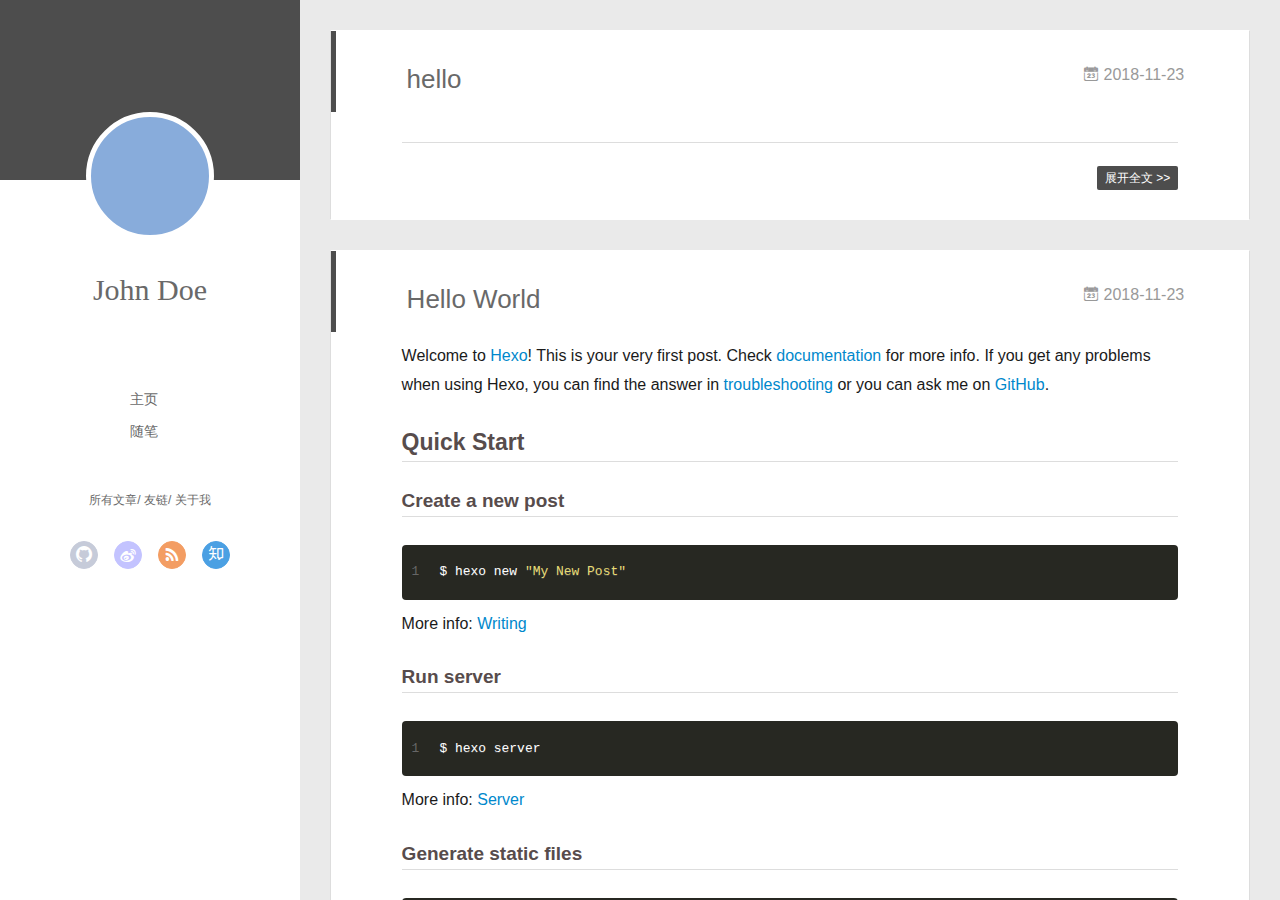
==== index.html @ 3ef11cd7 "Site updated: 2018-11-23 22:28:39" ====
<!DOCTYPE html>
<html>
<head><meta name="generator" content="Hexo 3.8.0">
  <meta charset="utf-8">
  
  <meta name="renderer" content="webkit">
  <meta http-equiv="X-UA-Compatible" content="IE=edge">
  <link rel="dns-prefetch" href="http://yoursite.com">
  <title>Hexo</title>
  <meta name="viewport" content="width=device-width, initial-scale=1, maximum-scale=1">
  <meta property="og:type" content="website">
<meta property="og:title" content="Hexo">
<meta property="og:url" content="http://yoursite.com/index.html">
<meta property="og:site_name" content="Hexo">
<meta property="og:locale" content="default">
<meta name="twitter:card" content="summary">
<meta name="twitter:title" content="Hexo">
  
    <link rel="alternative" href="/atom.xml" title="Hexo" type="application/atom+xml">
  
  
    <link rel="icon" href="/favicon.png">
  
  <link rel="stylesheet" type="text/css" href="/./main.0cf68a.css">
  <style type="text/css">
  
    #container.show {
      background: linear-gradient(200deg,#a0cfe4,#e8c37e);
    }
  </style>
  

  

</head>
</html>
<body>
  <div id="container" q-class="show:isCtnShow">
    <canvas id="anm-canvas" class="anm-canvas"></canvas>
    <div class="left-col" q-class="show:isShow">
      
<div class="overlay" style="background: #4d4d4d"></div>
<div class="intrude-less">
	<header id="header" class="inner">
		<a href="/" class="profilepic">
			<img src="" class="js-avatar">
		</a>
		<hgroup>
		  <h1 class="header-author"><a href="/">John Doe</a></h1>
		</hgroup>
		

		<nav class="header-menu">
			<ul>
			
				<li><a href="/">主页</a></li>
	        
				<li><a href="/tags/随笔/">随笔</a></li>
	        
			</ul>
		</nav>
		<nav class="header-smart-menu">
    		
    			
    			<a q-on="click: openSlider(e, 'innerArchive')" href="javascript:void(0)">所有文章</a>
    			
            
    			
    			<a q-on="click: openSlider(e, 'friends')" href="javascript:void(0)">友链</a>
    			
            
    			
    			<a q-on="click: openSlider(e, 'aboutme')" href="javascript:void(0)">关于我</a>
    			
            
		</nav>
		<nav class="header-nav">
			<div class="social">
				
					<a class="github" target="_blank" href="#" title="github"><i class="icon-github"></i></a>
		        
					<a class="weibo" target="_blank" href="#" title="weibo"><i class="icon-weibo"></i></a>
		        
					<a class="rss" target="_blank" href="#" title="rss"><i class="icon-rss"></i></a>
		        
					<a class="zhihu" target="_blank" href="#" title="zhihu"><i class="icon-zhihu"></i></a>
		        
			</div>
		</nav>
	</header>		
</div>

    </div>
    <div class="mid-col" q-class="show:isShow,hide:isShow|isFalse">
      
<nav id="mobile-nav">
  	<div class="overlay js-overlay" style="background: #4d4d4d"></div>
	<div class="btnctn js-mobile-btnctn">
  		<div class="slider-trigger list" q-on="click: openSlider(e)"><i class="icon icon-sort"></i></div>
	</div>
	<div class="intrude-less">
		<header id="header" class="inner">
			<div class="profilepic">
				<img src="" class="js-avatar">
			</div>
			<hgroup>
			  <h1 class="header-author js-header-author">John Doe</h1>
			</hgroup>
			
			
			
				
			
				
			
			
			
			<nav class="header-nav">
				<div class="social">
					
						<a class="github" target="_blank" href="#" title="github"><i class="icon-github"></i></a>
			        
						<a class="weibo" target="_blank" href="#" title="weibo"><i class="icon-weibo"></i></a>
			        
						<a class="rss" target="_blank" href="#" title="rss"><i class="icon-rss"></i></a>
			        
						<a class="zhihu" target="_blank" href="#" title="zhihu"><i class="icon-zhihu"></i></a>
			        
				</div>
			</nav>

			<nav class="header-menu js-header-menu">
				<ul style="width: 50%">
				
				
					<li style="width: 50%"><a href="/">主页</a></li>
		        
					<li style="width: 50%"><a href="/tags/随笔/">随笔</a></li>
		        
				</ul>
			</nav>
		</header>				
	</div>
	<div class="mobile-mask" style="display:none" q-show="isShow"></div>
</nav>

      <div id="wrapper" class="body-wrap">
        <div class="menu-l">
          <div class="canvas-wrap">
            <canvas data-colors="#eaeaea" data-sectionHeight="100" data-contentId="js-content" id="myCanvas1" class="anm-canvas"></canvas>
          </div>
          <div id="js-content" class="content-ll">
            
  
    <article id="post-hello" class="article article-type-post  article-index" itemscope="" itemprop="blogPost">
  <div class="article-inner">
    
      <header class="article-header">
        
  
    <h1 itemprop="name">
      <a class="article-title" href="/2018/11/23/hello/">hello</a>
    </h1>
  

        
        <a href="/2018/11/23/hello/" class="archive-article-date">
  	<time datetime="2018-11-23T14:24:24.000Z" itemprop="datePublished"><i class="icon-calendar icon"></i>2018-11-23</time>
</a>
        
      </header>
    
    <div class="article-entry" itemprop="articleBody">
      
        
      

      
    </div>
    <div class="article-info article-info-index">
      
      
      

      
        <p class="article-more-link">
          <a class="article-more-a" href="/2018/11/23/hello/">展开全文 >></a>
        </p>
      

      
      <div class="clearfix"></div>
    </div>
  </div>
</article>

<aside class="wrap-side-operation">
    <div class="mod-side-operation">
        
        <div class="jump-container" id="js-jump-container" style="display:none;">
            <a href="javascript:void(0)" class="mod-side-operation__jump-to-top">
                <i class="icon-font icon-back"></i>
            </a>
            <div id="js-jump-plan-container" class="jump-plan-container" style="top: -11px;">
                <i class="icon-font icon-plane jump-plane"></i>
            </div>
        </div>
        
        
    </div>
</aside>




  
    <article id="post-hello-world" class="article article-type-post  article-index" itemscope="" itemprop="blogPost">
  <div class="article-inner">
    
      <header class="article-header">
        
  
    <h1 itemprop="name">
      <a class="article-title" href="/2018/11/23/hello-world/">Hello World</a>
    </h1>
  

        
        <a href="/2018/11/23/hello-world/" class="archive-article-date">
  	<time datetime="2018-11-23T14:02:33.009Z" itemprop="datePublished"><i class="icon-calendar icon"></i>2018-11-23</time>
</a>
        
      </header>
    
    <div class="article-entry" itemprop="articleBody">
      
        <p>Welcome to <a href="https://hexo.io/" target="_blank" rel="noopener">Hexo</a>! This is your very first post. Check <a href="https://hexo.io/docs/" target="_blank" rel="noopener">documentation</a> for more info. If you get any problems when using Hexo, you can find the answer in <a href="https://hexo.io/docs/troubleshooting.html" target="_blank" rel="noopener">troubleshooting</a> or you can ask me on <a href="https://github.com/hexojs/hexo/issues" target="_blank" rel="noopener">GitHub</a>.</p>
<h2 id="Quick-Start"><a href="#Quick-Start" class="headerlink" title="Quick Start"></a>Quick Start</h2><h3 id="Create-a-new-post"><a href="#Create-a-new-post" class="headerlink" title="Create a new post"></a>Create a new post</h3><figure class="highlight bash"><table><tr><td class="gutter"><pre><span class="line">1</span><br></pre></td><td class="code"><pre><span class="line">$ hexo new <span class="string">"My New Post"</span></span><br></pre></td></tr></table></figure>
<p>More info: <a href="https://hexo.io/docs/writing.html" target="_blank" rel="noopener">Writing</a></p>
<h3 id="Run-server"><a href="#Run-server" class="headerlink" title="Run server"></a>Run server</h3><figure class="highlight bash"><table><tr><td class="gutter"><pre><span class="line">1</span><br></pre></td><td class="code"><pre><span class="line">$ hexo server</span><br></pre></td></tr></table></figure>
<p>More info: <a href="https://hexo.io/docs/server.html" target="_blank" rel="noopener">Server</a></p>
<h3 id="Generate-static-files"><a href="#Generate-static-files" class="headerlink" title="Generate static files"></a>Generate static files</h3><figure class="highlight bash"><table><tr><td class="gutter"><pre><span class="line">1</span><br></pre></td><td class="code"><pre><span class="line">$ hexo generate</span><br></pre></td></tr></table></figure>
<p>More info: <a href="https://hexo.io/docs/generating.html" target="_blank" rel="noopener">Generating</a></p>
<h3 id="Deploy-to-remote-sites"><a href="#Deploy-to-remote-sites" class="headerlink" title="Deploy to remote sites"></a>Deploy to remote sites</h3><figure class="highlight bash"><table><tr><td class="gutter"><pre><span class="line">1</span><br></pre></td><td class="code"><pre><span class="line">$ hexo deploy</span><br></pre></td></tr></table></figure>
<p>More info: <a href="https://hexo.io/docs/deployment.html" target="_blank" rel="noopener">Deployment</a></p>

      

      
    </div>
    <div class="article-info article-info-index">
      
      
      

      
        <p class="article-more-link">
          <a class="article-more-a" href="/2018/11/23/hello-world/">展开全文 >></a>
        </p>
      

      
      <div class="clearfix"></div>
    </div>
  </div>
</article>

<aside class="wrap-side-operation">
    <div class="mod-side-operation">
        
        <div class="jump-container" id="js-jump-container" style="display:none;">
            <a href="javascript:void(0)" class="mod-side-operation__jump-to-top">
                <i class="icon-font icon-back"></i>
            </a>
            <div id="js-jump-plan-container" class="jump-plan-container" style="top: -11px;">
                <i class="icon-font icon-plane jump-plane"></i>
            </div>
        </div>
        
        
    </div>
</aside>




  
  


          </div>
        </div>
      </div>
      <footer id="footer">
  <div class="outer">
    <div id="footer-info">
    	<div class="footer-left">
    		&copy; 2018 John Doe
    	</div>
      	<div class="footer-right">
      		<a href="http://hexo.io/" target="_blank">Hexo</a>  Theme <a href="https://github.com/litten/hexo-theme-yilia" target="_blank">Yilia</a> by Litten
      	</div>
    </div>
  </div>
</footer>
    </div>
    <script>
	var yiliaConfig = {
		mathjax: false,
		isHome: true,
		isPost: false,
		isArchive: false,
		isTag: false,
		isCategory: false,
		open_in_new: false,
		toc_hide_index: true,
		root: "/",
		innerArchive: true,
		showTags: false
	}
</script>

<script>!function(t){function n(e){if(r[e])return r[e].exports;var i=r[e]={exports:{},id:e,loaded:!1};return t[e].call(i.exports,i,i.exports,n),i.loaded=!0,i.exports}var r={};n.m=t,n.c=r,n.p="./",n(0)}([function(t,n,r){r(195),t.exports=r(191)},function(t,n,r){var e=r(3),i=r(52),o=r(27),u=r(28),c=r(53),f="prototype",a=function(t,n,r){var s,l,h,v,p=t&a.F,d=t&a.G,y=t&a.S,g=t&a.P,b=t&a.B,m=d?e:y?e[n]||(e[n]={}):(e[n]||{})[f],x=d?i:i[n]||(i[n]={}),w=x[f]||(x[f]={});d&&(r=n);for(s in r)l=!p&&m&&void 0!==m[s],h=(l?m:r)[s],v=b&&l?c(h,e):g&&"function"==typeof h?c(Function.call,h):h,m&&u(m,s,h,t&a.U),x[s]!=h&&o(x,s,v),g&&w[s]!=h&&(w[s]=h)};e.core=i,a.F=1,a.G=2,a.S=4,a.P=8,a.B=16,a.W=32,a.U=64,a.R=128,t.exports=a},function(t,n,r){var e=r(6);t.exports=function(t){if(!e(t))throw TypeError(t+" is not an object!");return t}},function(t,n){var r=t.exports="undefined"!=typeof window&&window.Math==Math?window:"undefined"!=typeof self&&self.Math==Math?self:Function("return this")();"number"==typeof __g&&(__g=r)},function(t,n){t.exports=function(t){try{return!!t()}catch(t){return!0}}},function(t,n){var r=t.exports="undefined"!=typeof window&&window.Math==Math?window:"undefined"!=typeof self&&self.Math==Math?self:Function("return this")();"number"==typeof __g&&(__g=r)},function(t,n){t.exports=function(t){return"object"==typeof t?null!==t:"function"==typeof t}},function(t,n,r){var e=r(126)("wks"),i=r(76),o=r(3).Symbol,u="function"==typeof o;(t.exports=function(t){return e[t]||(e[t]=u&&o[t]||(u?o:i)("Symbol."+t))}).store=e},function(t,n){var r={}.hasOwnProperty;t.exports=function(t,n){return r.call(t,n)}},function(t,n,r){var e=r(94),i=r(33);t.exports=function(t){return e(i(t))}},function(t,n,r){t.exports=!r(4)(function(){return 7!=Object.defineProperty({},"a",{get:function(){return 7}}).a})},function(t,n,r){var e=r(2),i=r(167),o=r(50),u=Object.defineProperty;n.f=r(10)?Object.defineProperty:function(t,n,r){if(e(t),n=o(n,!0),e(r),i)try{return u(t,n,r)}catch(t){}if("get"in r||"set"in r)throw TypeError("Accessors not supported!");return"value"in r&&(t[n]=r.value),t}},function(t,n,r){t.exports=!r(18)(function(){return 7!=Object.defineProperty({},"a",{get:function(){return 7}}).a})},function(t,n,r){var e=r(14),i=r(22);t.exports=r(12)?function(t,n,r){return e.f(t,n,i(1,r))}:function(t,n,r){return t[n]=r,t}},function(t,n,r){var e=r(20),i=r(58),o=r(42),u=Object.defineProperty;n.f=r(12)?Object.defineProperty:function(t,n,r){if(e(t),n=o(n,!0),e(r),i)try{return u(t,n,r)}catch(t){}if("get"in r||"set"in r)throw TypeError("Accessors not supported!");return"value"in r&&(t[n]=r.value),t}},function(t,n,r){var e=r(40)("wks"),i=r(23),o=r(5).Symbol,u="function"==typeof o;(t.exports=function(t){return e[t]||(e[t]=u&&o[t]||(u?o:i)("Symbol."+t))}).store=e},function(t,n,r){var e=r(67),i=Math.min;t.exports=function(t){return t>0?i(e(t),9007199254740991):0}},function(t,n,r){var e=r(46);t.exports=function(t){return Object(e(t))}},function(t,n){t.exports=function(t){try{return!!t()}catch(t){return!0}}},function(t,n,r){var e=r(63),i=r(34);t.exports=Object.keys||function(t){return e(t,i)}},function(t,n,r){var e=r(21);t.exports=function(t){if(!e(t))throw TypeError(t+" is not an object!");return t}},function(t,n){t.exports=function(t){return"object"==typeof t?null!==t:"function"==typeof t}},function(t,n){t.exports=function(t,n){return{enumerable:!(1&t),configurable:!(2&t),writable:!(4&t),value:n}}},function(t,n){var r=0,e=Math.random();t.exports=function(t){return"Symbol(".concat(void 0===t?"":t,")_",(++r+e).toString(36))}},function(t,n){var r={}.hasOwnProperty;t.exports=function(t,n){return r.call(t,n)}},function(t,n){var r=t.exports={version:"2.4.0"};"number"==typeof __e&&(__e=r)},function(t,n){t.exports=function(t){if("function"!=typeof t)throw TypeError(t+" is not a function!");return t}},function(t,n,r){var e=r(11),i=r(66);t.exports=r(10)?function(t,n,r){return e.f(t,n,i(1,r))}:function(t,n,r){return t[n]=r,t}},function(t,n,r){var e=r(3),i=r(27),o=r(24),u=r(76)("src"),c="toString",f=Function[c],a=(""+f).split(c);r(52).inspectSource=function(t){return f.call(t)},(t.exports=function(t,n,r,c){var f="function"==typeof r;f&&(o(r,"name")||i(r,"name",n)),t[n]!==r&&(f&&(o(r,u)||i(r,u,t[n]?""+t[n]:a.join(String(n)))),t===e?t[n]=r:c?t[n]?t[n]=r:i(t,n,r):(delete t[n],i(t,n,r)))})(Function.prototype,c,function(){return"function"==typeof this&&this[u]||f.call(this)})},function(t,n,r){var e=r(1),i=r(4),o=r(46),u=function(t,n,r,e){var i=String(o(t)),u="<"+n;return""!==r&&(u+=" "+r+'="'+String(e).replace(/"/g,"&quot;")+'"'),u+">"+i+"</"+n+">"};t.exports=function(t,n){var r={};r[t]=n(u),e(e.P+e.F*i(function(){var n=""[t]('"');return n!==n.toLowerCase()||n.split('"').length>3}),"String",r)}},function(t,n,r){var e=r(115),i=r(46);t.exports=function(t){return e(i(t))}},function(t,n,r){var e=r(116),i=r(66),o=r(30),u=r(50),c=r(24),f=r(167),a=Object.getOwnPropertyDescriptor;n.f=r(10)?a:function(t,n){if(t=o(t),n=u(n,!0),f)try{return a(t,n)}catch(t){}if(c(t,n))return i(!e.f.call(t,n),t[n])}},function(t,n,r){var e=r(24),i=r(17),o=r(145)("IE_PROTO"),u=Object.prototype;t.exports=Object.getPrototypeOf||function(t){return t=i(t),e(t,o)?t[o]:"function"==typeof t.constructor&&t instanceof t.constructor?t.constructor.prototype:t instanceof Object?u:null}},function(t,n){t.exports=function(t){if(void 0==t)throw TypeError("Can't call method on  "+t);return t}},function(t,n){t.exports="constructor,hasOwnProperty,isPrototypeOf,propertyIsEnumerable,toLocaleString,toString,valueOf".split(",")},function(t,n){t.exports={}},function(t,n){t.exports=!0},function(t,n){n.f={}.propertyIsEnumerable},function(t,n,r){var e=r(14).f,i=r(8),o=r(15)("toStringTag");t.exports=function(t,n,r){t&&!i(t=r?t:t.prototype,o)&&e(t,o,{configurable:!0,value:n})}},function(t,n,r){var e=r(40)("keys"),i=r(23);t.exports=function(t){return e[t]||(e[t]=i(t))}},function(t,n,r){var e=r(5),i="__core-js_shared__",o=e[i]||(e[i]={});t.exports=function(t){return o[t]||(o[t]={})}},function(t,n){var r=Math.ceil,e=Math.floor;t.exports=function(t){return isNaN(t=+t)?0:(t>0?e:r)(t)}},function(t,n,r){var e=r(21);t.exports=function(t,n){if(!e(t))return t;var r,i;if(n&&"function"==typeof(r=t.toString)&&!e(i=r.call(t)))return i;if("function"==typeof(r=t.valueOf)&&!e(i=r.call(t)))return i;if(!n&&"function"==typeof(r=t.toString)&&!e(i=r.call(t)))return i;throw TypeError("Can't convert object to primitive value")}},function(t,n,r){var e=r(5),i=r(25),o=r(36),u=r(44),c=r(14).f;t.exports=function(t){var n=i.Symbol||(i.Symbol=o?{}:e.Symbol||{});"_"==t.charAt(0)||t in n||c(n,t,{value:u.f(t)})}},function(t,n,r){n.f=r(15)},function(t,n){var r={}.toString;t.exports=function(t){return r.call(t).slice(8,-1)}},function(t,n){t.exports=function(t){if(void 0==t)throw TypeError("Can't call method on  "+t);return t}},function(t,n,r){var e=r(4);t.exports=function(t,n){return!!t&&e(function(){n?t.call(null,function(){},1):t.call(null)})}},function(t,n,r){var e=r(53),i=r(115),o=r(17),u=r(16),c=r(203);t.exports=function(t,n){var r=1==t,f=2==t,a=3==t,s=4==t,l=6==t,h=5==t||l,v=n||c;return function(n,c,p){for(var d,y,g=o(n),b=i(g),m=e(c,p,3),x=u(b.length),w=0,S=r?v(n,x):f?v(n,0):void 0;x>w;w++)if((h||w in b)&&(d=b[w],y=m(d,w,g),t))if(r)S[w]=y;else if(y)switch(t){case 3:return!0;case 5:return d;case 6:return w;case 2:S.push(d)}else if(s)return!1;return l?-1:a||s?s:S}}},function(t,n,r){var e=r(1),i=r(52),o=r(4);t.exports=function(t,n){var r=(i.Object||{})[t]||Object[t],u={};u[t]=n(r),e(e.S+e.F*o(function(){r(1)}),"Object",u)}},function(t,n,r){var e=r(6);t.exports=function(t,n){if(!e(t))return t;var r,i;if(n&&"function"==typeof(r=t.toString)&&!e(i=r.call(t)))return i;if("function"==typeof(r=t.valueOf)&&!e(i=r.call(t)))return i;if(!n&&"function"==typeof(r=t.toString)&&!e(i=r.call(t)))return i;throw TypeError("Can't convert object to primitive value")}},function(t,n,r){var e=r(5),i=r(25),o=r(91),u=r(13),c="prototype",f=function(t,n,r){var a,s,l,h=t&f.F,v=t&f.G,p=t&f.S,d=t&f.P,y=t&f.B,g=t&f.W,b=v?i:i[n]||(i[n]={}),m=b[c],x=v?e:p?e[n]:(e[n]||{})[c];v&&(r=n);for(a in r)(s=!h&&x&&void 0!==x[a])&&a in b||(l=s?x[a]:r[a],b[a]=v&&"function"!=typeof x[a]?r[a]:y&&s?o(l,e):g&&x[a]==l?function(t){var n=function(n,r,e){if(this instanceof t){switch(arguments.length){case 0:return new t;case 1:return new t(n);case 2:return new t(n,r)}return new t(n,r,e)}return t.apply(this,arguments)};return n[c]=t[c],n}(l):d&&"function"==typeof l?o(Function.call,l):l,d&&((b.virtual||(b.virtual={}))[a]=l,t&f.R&&m&&!m[a]&&u(m,a,l)))};f.F=1,f.G=2,f.S=4,f.P=8,f.B=16,f.W=32,f.U=64,f.R=128,t.exports=f},function(t,n){var r=t.exports={version:"2.4.0"};"number"==typeof __e&&(__e=r)},function(t,n,r){var e=r(26);t.exports=function(t,n,r){if(e(t),void 0===n)return t;switch(r){case 1:return function(r){return t.call(n,r)};case 2:return function(r,e){return t.call(n,r,e)};case 3:return function(r,e,i){return t.call(n,r,e,i)}}return function(){return t.apply(n,arguments)}}},function(t,n,r){var e=r(183),i=r(1),o=r(126)("metadata"),u=o.store||(o.store=new(r(186))),c=function(t,n,r){var i=u.get(t);if(!i){if(!r)return;u.set(t,i=new e)}var o=i.get(n);if(!o){if(!r)return;i.set(n,o=new e)}return o},f=function(t,n,r){var e=c(n,r,!1);return void 0!==e&&e.has(t)},a=function(t,n,r){var e=c(n,r,!1);return void 0===e?void 0:e.get(t)},s=function(t,n,r,e){c(r,e,!0).set(t,n)},l=function(t,n){var r=c(t,n,!1),e=[];return r&&r.forEach(function(t,n){e.push(n)}),e},h=function(t){return void 0===t||"symbol"==typeof t?t:String(t)},v=function(t){i(i.S,"Reflect",t)};t.exports={store:u,map:c,has:f,get:a,set:s,keys:l,key:h,exp:v}},function(t,n,r){"use strict";if(r(10)){var e=r(69),i=r(3),o=r(4),u=r(1),c=r(127),f=r(152),a=r(53),s=r(68),l=r(66),h=r(27),v=r(73),p=r(67),d=r(16),y=r(75),g=r(50),b=r(24),m=r(180),x=r(114),w=r(6),S=r(17),_=r(137),O=r(70),E=r(32),P=r(71).f,j=r(154),F=r(76),M=r(7),A=r(48),N=r(117),T=r(146),I=r(155),k=r(80),L=r(123),R=r(74),C=r(130),D=r(160),U=r(11),W=r(31),G=U.f,B=W.f,V=i.RangeError,z=i.TypeError,q=i.Uint8Array,K="ArrayBuffer",J="Shared"+K,Y="BYTES_PER_ELEMENT",H="prototype",$=Array[H],X=f.ArrayBuffer,Q=f.DataView,Z=A(0),tt=A(2),nt=A(3),rt=A(4),et=A(5),it=A(6),ot=N(!0),ut=N(!1),ct=I.values,ft=I.keys,at=I.entries,st=$.lastIndexOf,lt=$.reduce,ht=$.reduceRight,vt=$.join,pt=$.sort,dt=$.slice,yt=$.toString,gt=$.toLocaleString,bt=M("iterator"),mt=M("toStringTag"),xt=F("typed_constructor"),wt=F("def_constructor"),St=c.CONSTR,_t=c.TYPED,Ot=c.VIEW,Et="Wrong length!",Pt=A(1,function(t,n){return Tt(T(t,t[wt]),n)}),jt=o(function(){return 1===new q(new Uint16Array([1]).buffer)[0]}),Ft=!!q&&!!q[H].set&&o(function(){new q(1).set({})}),Mt=function(t,n){if(void 0===t)throw z(Et);var r=+t,e=d(t);if(n&&!m(r,e))throw V(Et);return e},At=function(t,n){var r=p(t);if(r<0||r%n)throw V("Wrong offset!");return r},Nt=function(t){if(w(t)&&_t in t)return t;throw z(t+" is not a typed array!")},Tt=function(t,n){if(!(w(t)&&xt in t))throw z("It is not a typed array constructor!");return new t(n)},It=function(t,n){return kt(T(t,t[wt]),n)},kt=function(t,n){for(var r=0,e=n.length,i=Tt(t,e);e>r;)i[r]=n[r++];return i},Lt=function(t,n,r){G(t,n,{get:function(){return this._d[r]}})},Rt=function(t){var n,r,e,i,o,u,c=S(t),f=arguments.length,s=f>1?arguments[1]:void 0,l=void 0!==s,h=j(c);if(void 0!=h&&!_(h)){for(u=h.call(c),e=[],n=0;!(o=u.next()).done;n++)e.push(o.value);c=e}for(l&&f>2&&(s=a(s,arguments[2],2)),n=0,r=d(c.length),i=Tt(this,r);r>n;n++)i[n]=l?s(c[n],n):c[n];return i},Ct=function(){for(var t=0,n=arguments.length,r=Tt(this,n);n>t;)r[t]=arguments[t++];return r},Dt=!!q&&o(function(){gt.call(new q(1))}),Ut=function(){return gt.apply(Dt?dt.call(Nt(this)):Nt(this),arguments)},Wt={copyWithin:function(t,n){return D.call(Nt(this),t,n,arguments.length>2?arguments[2]:void 0)},every:function(t){return rt(Nt(this),t,arguments.length>1?arguments[1]:void 0)},fill:function(t){return C.apply(Nt(this),arguments)},filter:function(t){return It(this,tt(Nt(this),t,arguments.length>1?arguments[1]:void 0))},find:function(t){return et(Nt(this),t,arguments.length>1?arguments[1]:void 0)},findIndex:function(t){return it(Nt(this),t,arguments.length>1?arguments[1]:void 0)},forEach:function(t){Z(Nt(this),t,arguments.length>1?arguments[1]:void 0)},indexOf:function(t){return ut(Nt(this),t,arguments.length>1?arguments[1]:void 0)},includes:function(t){return ot(Nt(this),t,arguments.length>1?arguments[1]:void 0)},join:function(t){return vt.apply(Nt(this),arguments)},lastIndexOf:function(t){return st.apply(Nt(this),arguments)},map:function(t){return Pt(Nt(this),t,arguments.length>1?arguments[1]:void 0)},reduce:function(t){return lt.apply(Nt(this),arguments)},reduceRight:function(t){return ht.apply(Nt(this),arguments)},reverse:function(){for(var t,n=this,r=Nt(n).length,e=Math.floor(r/2),i=0;i<e;)t=n[i],n[i++]=n[--r],n[r]=t;return n},some:function(t){return nt(Nt(this),t,arguments.length>1?arguments[1]:void 0)},sort:function(t){return pt.call(Nt(this),t)},subarray:function(t,n){var r=Nt(this),e=r.length,i=y(t,e);return new(T(r,r[wt]))(r.buffer,r.byteOffset+i*r.BYTES_PER_ELEMENT,d((void 0===n?e:y(n,e))-i))}},Gt=function(t,n){return It(this,dt.call(Nt(this),t,n))},Bt=function(t){Nt(this);var n=At(arguments[1],1),r=this.length,e=S(t),i=d(e.length),o=0;if(i+n>r)throw V(Et);for(;o<i;)this[n+o]=e[o++]},Vt={entries:function(){return at.call(Nt(this))},keys:function(){return ft.call(Nt(this))},values:function(){return ct.call(Nt(this))}},zt=function(t,n){return w(t)&&t[_t]&&"symbol"!=typeof n&&n in t&&String(+n)==String(n)},qt=function(t,n){return zt(t,n=g(n,!0))?l(2,t[n]):B(t,n)},Kt=function(t,n,r){return!(zt(t,n=g(n,!0))&&w(r)&&b(r,"value"))||b(r,"get")||b(r,"set")||r.configurable||b(r,"writable")&&!r.writable||b(r,"enumerable")&&!r.enumerable?G(t,n,r):(t[n]=r.value,t)};St||(W.f=qt,U.f=Kt),u(u.S+u.F*!St,"Object",{getOwnPropertyDescriptor:qt,defineProperty:Kt}),o(function(){yt.call({})})&&(yt=gt=function(){return vt.call(this)});var Jt=v({},Wt);v(Jt,Vt),h(Jt,bt,Vt.values),v(Jt,{slice:Gt,set:Bt,constructor:function(){},toString:yt,toLocaleString:Ut}),Lt(Jt,"buffer","b"),Lt(Jt,"byteOffset","o"),Lt(Jt,"byteLength","l"),Lt(Jt,"length","e"),G(Jt,mt,{get:function(){return this[_t]}}),t.exports=function(t,n,r,f){f=!!f;var a=t+(f?"Clamped":"")+"Array",l="Uint8Array"!=a,v="get"+t,p="set"+t,y=i[a],g=y||{},b=y&&E(y),m=!y||!c.ABV,S={},_=y&&y[H],j=function(t,r){var e=t._d;return e.v[v](r*n+e.o,jt)},F=function(t,r,e){var i=t._d;f&&(e=(e=Math.round(e))<0?0:e>255?255:255&e),i.v[p](r*n+i.o,e,jt)},M=function(t,n){G(t,n,{get:function(){return j(this,n)},set:function(t){return F(this,n,t)},enumerable:!0})};m?(y=r(function(t,r,e,i){s(t,y,a,"_d");var o,u,c,f,l=0,v=0;if(w(r)){if(!(r instanceof X||(f=x(r))==K||f==J))return _t in r?kt(y,r):Rt.call(y,r);o=r,v=At(e,n);var p=r.byteLength;if(void 0===i){if(p%n)throw V(Et);if((u=p-v)<0)throw V(Et)}else if((u=d(i)*n)+v>p)throw V(Et);c=u/n}else c=Mt(r,!0),u=c*n,o=new X(u);for(h(t,"_d",{b:o,o:v,l:u,e:c,v:new Q(o)});l<c;)M(t,l++)}),_=y[H]=O(Jt),h(_,"constructor",y)):L(function(t){new y(null),new y(t)},!0)||(y=r(function(t,r,e,i){s(t,y,a);var o;return w(r)?r instanceof X||(o=x(r))==K||o==J?void 0!==i?new g(r,At(e,n),i):void 0!==e?new g(r,At(e,n)):new g(r):_t in r?kt(y,r):Rt.call(y,r):new g(Mt(r,l))}),Z(b!==Function.prototype?P(g).concat(P(b)):P(g),function(t){t in y||h(y,t,g[t])}),y[H]=_,e||(_.constructor=y));var A=_[bt],N=!!A&&("values"==A.name||void 0==A.name),T=Vt.values;h(y,xt,!0),h(_,_t,a),h(_,Ot,!0),h(_,wt,y),(f?new y(1)[mt]==a:mt in _)||G(_,mt,{get:function(){return a}}),S[a]=y,u(u.G+u.W+u.F*(y!=g),S),u(u.S,a,{BYTES_PER_ELEMENT:n,from:Rt,of:Ct}),Y in _||h(_,Y,n),u(u.P,a,Wt),R(a),u(u.P+u.F*Ft,a,{set:Bt}),u(u.P+u.F*!N,a,Vt),u(u.P+u.F*(_.toString!=yt),a,{toString:yt}),u(u.P+u.F*o(function(){new y(1).slice()}),a,{slice:Gt}),u(u.P+u.F*(o(function(){return[1,2].toLocaleString()!=new y([1,2]).toLocaleString()})||!o(function(){_.toLocaleString.call([1,2])})),a,{toLocaleString:Ut}),k[a]=N?A:T,e||N||h(_,bt,T)}}else t.exports=function(){}},function(t,n){var r={}.toString;t.exports=function(t){return r.call(t).slice(8,-1)}},function(t,n,r){var e=r(21),i=r(5).document,o=e(i)&&e(i.createElement);t.exports=function(t){return o?i.createElement(t):{}}},function(t,n,r){t.exports=!r(12)&&!r(18)(function(){return 7!=Object.defineProperty(r(57)("div"),"a",{get:function(){return 7}}).a})},function(t,n,r){"use strict";var e=r(36),i=r(51),o=r(64),u=r(13),c=r(8),f=r(35),a=r(96),s=r(38),l=r(103),h=r(15)("iterator"),v=!([].keys&&"next"in[].keys()),p="keys",d="values",y=function(){return this};t.exports=function(t,n,r,g,b,m,x){a(r,n,g);var w,S,_,O=function(t){if(!v&&t in F)return F[t];switch(t){case p:case d:return function(){return new r(this,t)}}return function(){return new r(this,t)}},E=n+" Iterator",P=b==d,j=!1,F=t.prototype,M=F[h]||F["@@iterator"]||b&&F[b],A=M||O(b),N=b?P?O("entries"):A:void 0,T="Array"==n?F.entries||M:M;if(T&&(_=l(T.call(new t)))!==Object.prototype&&(s(_,E,!0),e||c(_,h)||u(_,h,y)),P&&M&&M.name!==d&&(j=!0,A=function(){return M.call(this)}),e&&!x||!v&&!j&&F[h]||u(F,h,A),f[n]=A,f[E]=y,b)if(w={values:P?A:O(d),keys:m?A:O(p),entries:N},x)for(S in w)S in F||o(F,S,w[S]);else i(i.P+i.F*(v||j),n,w);return w}},function(t,n,r){var e=r(20),i=r(100),o=r(34),u=r(39)("IE_PROTO"),c=function(){},f="prototype",a=function(){var t,n=r(57)("iframe"),e=o.length;for(n.style.display="none",r(93).appendChild(n),n.src="javascript:",t=n.contentWindow.document,t.open(),t.write("<script>document.F=Object<\/script>"),t.close(),a=t.F;e--;)delete a[f][o[e]];return a()};t.exports=Object.create||function(t,n){var r;return null!==t?(c[f]=e(t),r=new c,c[f]=null,r[u]=t):r=a(),void 0===n?r:i(r,n)}},function(t,n,r){var e=r(63),i=r(34).concat("length","prototype");n.f=Object.getOwnPropertyNames||function(t){return e(t,i)}},function(t,n){n.f=Object.getOwnPropertySymbols},function(t,n,r){var e=r(8),i=r(9),o=r(90)(!1),u=r(39)("IE_PROTO");t.exports=function(t,n){var r,c=i(t),f=0,a=[];for(r in c)r!=u&&e(c,r)&&a.push(r);for(;n.length>f;)e(c,r=n[f++])&&(~o(a,r)||a.push(r));return a}},function(t,n,r){t.exports=r(13)},function(t,n,r){var e=r(76)("meta"),i=r(6),o=r(24),u=r(11).f,c=0,f=Object.isExtensible||function(){return!0},a=!r(4)(function(){return f(Object.preventExtensions({}))}),s=function(t){u(t,e,{value:{i:"O"+ ++c,w:{}}})},l=function(t,n){if(!i(t))return"symbol"==typeof t?t:("string"==typeof t?"S":"P")+t;if(!o(t,e)){if(!f(t))return"F";if(!n)return"E";s(t)}return t[e].i},h=function(t,n){if(!o(t,e)){if(!f(t))return!0;if(!n)return!1;s(t)}return t[e].w},v=function(t){return a&&p.NEED&&f(t)&&!o(t,e)&&s(t),t},p=t.exports={KEY:e,NEED:!1,fastKey:l,getWeak:h,onFreeze:v}},function(t,n){t.exports=function(t,n){return{enumerable:!(1&t),configurable:!(2&t),writable:!(4&t),value:n}}},function(t,n){var r=Math.ceil,e=Math.floor;t.exports=function(t){return isNaN(t=+t)?0:(t>0?e:r)(t)}},function(t,n){t.exports=function(t,n,r,e){if(!(t instanceof n)||void 0!==e&&e in t)throw TypeError(r+": incorrect invocation!");return t}},function(t,n){t.exports=!1},function(t,n,r){var e=r(2),i=r(173),o=r(133),u=r(145)("IE_PROTO"),c=function(){},f="prototype",a=function(){var t,n=r(132)("iframe"),e=o.length;for(n.style.display="none",r(135).appendChild(n),n.src="javascript:",t=n.contentWindow.document,t.open(),t.write("<script>document.F=Object<\/script>"),t.close(),a=t.F;e--;)delete a[f][o[e]];return a()};t.exports=Object.create||function(t,n){var r;return null!==t?(c[f]=e(t),r=new c,c[f]=null,r[u]=t):r=a(),void 0===n?r:i(r,n)}},function(t,n,r){var e=r(175),i=r(133).concat("length","prototype");n.f=Object.getOwnPropertyNames||function(t){return e(t,i)}},function(t,n,r){var e=r(175),i=r(133);t.exports=Object.keys||function(t){return e(t,i)}},function(t,n,r){var e=r(28);t.exports=function(t,n,r){for(var i in n)e(t,i,n[i],r);return t}},function(t,n,r){"use strict";var e=r(3),i=r(11),o=r(10),u=r(7)("species");t.exports=function(t){var n=e[t];o&&n&&!n[u]&&i.f(n,u,{configurable:!0,get:function(){return this}})}},function(t,n,r){var e=r(67),i=Math.max,o=Math.min;t.exports=function(t,n){return t=e(t),t<0?i(t+n,0):o(t,n)}},function(t,n){var r=0,e=Math.random();t.exports=function(t){return"Symbol(".concat(void 0===t?"":t,")_",(++r+e).toString(36))}},function(t,n,r){var e=r(33);t.exports=function(t){return Object(e(t))}},function(t,n,r){var e=r(7)("unscopables"),i=Array.prototype;void 0==i[e]&&r(27)(i,e,{}),t.exports=function(t){i[e][t]=!0}},function(t,n,r){var e=r(53),i=r(169),o=r(137),u=r(2),c=r(16),f=r(154),a={},s={},n=t.exports=function(t,n,r,l,h){var v,p,d,y,g=h?function(){return t}:f(t),b=e(r,l,n?2:1),m=0;if("function"!=typeof g)throw TypeError(t+" is not iterable!");if(o(g)){for(v=c(t.length);v>m;m++)if((y=n?b(u(p=t[m])[0],p[1]):b(t[m]))===a||y===s)return y}else for(d=g.call(t);!(p=d.next()).done;)if((y=i(d,b,p.value,n))===a||y===s)return y};n.BREAK=a,n.RETURN=s},function(t,n){t.exports={}},function(t,n,r){var e=r(11).f,i=r(24),o=r(7)("toStringTag");t.exports=function(t,n,r){t&&!i(t=r?t:t.prototype,o)&&e(t,o,{configurable:!0,value:n})}},function(t,n,r){var e=r(1),i=r(46),o=r(4),u=r(150),c="["+u+"]",f="​",a=RegExp("^"+c+c+"*"),s=RegExp(c+c+"*$"),l=function(t,n,r){var i={},c=o(function(){return!!u[t]()||f[t]()!=f}),a=i[t]=c?n(h):u[t];r&&(i[r]=a),e(e.P+e.F*c,"String",i)},h=l.trim=function(t,n){return t=String(i(t)),1&n&&(t=t.replace(a,"")),2&n&&(t=t.replace(s,"")),t};t.exports=l},function(t,n,r){t.exports={default:r(86),__esModule:!0}},function(t,n,r){t.exports={default:r(87),__esModule:!0}},function(t,n,r){"use strict";function e(t){return t&&t.__esModule?t:{default:t}}n.__esModule=!0;var i=r(84),o=e(i),u=r(83),c=e(u),f="function"==typeof c.default&&"symbol"==typeof o.default?function(t){return typeof t}:function(t){return t&&"function"==typeof c.default&&t.constructor===c.default&&t!==c.default.prototype?"symbol":typeof t};n.default="function"==typeof c.default&&"symbol"===f(o.default)?function(t){return void 0===t?"undefined":f(t)}:function(t){return t&&"function"==typeof c.default&&t.constructor===c.default&&t!==c.default.prototype?"symbol":void 0===t?"undefined":f(t)}},function(t,n,r){r(110),r(108),r(111),r(112),t.exports=r(25).Symbol},function(t,n,r){r(109),r(113),t.exports=r(44).f("iterator")},function(t,n){t.exports=function(t){if("function"!=typeof t)throw TypeError(t+" is not a function!");return t}},function(t,n){t.exports=function(){}},function(t,n,r){var e=r(9),i=r(106),o=r(105);t.exports=function(t){return function(n,r,u){var c,f=e(n),a=i(f.length),s=o(u,a);if(t&&r!=r){for(;a>s;)if((c=f[s++])!=c)return!0}else for(;a>s;s++)if((t||s in f)&&f[s]===r)return t||s||0;return!t&&-1}}},function(t,n,r){var e=r(88);t.exports=function(t,n,r){if(e(t),void 0===n)return t;switch(r){case 1:return function(r){return t.call(n,r)};case 2:return function(r,e){return t.call(n,r,e)};case 3:return function(r,e,i){return t.call(n,r,e,i)}}return function(){return t.apply(n,arguments)}}},function(t,n,r){var e=r(19),i=r(62),o=r(37);t.exports=function(t){var n=e(t),r=i.f;if(r)for(var u,c=r(t),f=o.f,a=0;c.length>a;)f.call(t,u=c[a++])&&n.push(u);return n}},function(t,n,r){t.exports=r(5).document&&document.documentElement},function(t,n,r){var e=r(56);t.exports=Object("z").propertyIsEnumerable(0)?Object:function(t){return"String"==e(t)?t.split(""):Object(t)}},function(t,n,r){var e=r(56);t.exports=Array.isArray||function(t){return"Array"==e(t)}},function(t,n,r){"use strict";var e=r(60),i=r(22),o=r(38),u={};r(13)(u,r(15)("iterator"),function(){return this}),t.exports=function(t,n,r){t.prototype=e(u,{next:i(1,r)}),o(t,n+" Iterator")}},function(t,n){t.exports=function(t,n){return{value:n,done:!!t}}},function(t,n,r){var e=r(19),i=r(9);t.exports=function(t,n){for(var r,o=i(t),u=e(o),c=u.length,f=0;c>f;)if(o[r=u[f++]]===n)return r}},function(t,n,r){var e=r(23)("meta"),i=r(21),o=r(8),u=r(14).f,c=0,f=Object.isExtensible||function(){return!0},a=!r(18)(function(){return f(Object.preventExtensions({}))}),s=function(t){u(t,e,{value:{i:"O"+ ++c,w:{}}})},l=function(t,n){if(!i(t))return"symbol"==typeof t?t:("string"==typeof t?"S":"P")+t;if(!o(t,e)){if(!f(t))return"F";if(!n)return"E";s(t)}return t[e].i},h=function(t,n){if(!o(t,e)){if(!f(t))return!0;if(!n)return!1;s(t)}return t[e].w},v=function(t){return a&&p.NEED&&f(t)&&!o(t,e)&&s(t),t},p=t.exports={KEY:e,NEED:!1,fastKey:l,getWeak:h,onFreeze:v}},function(t,n,r){var e=r(14),i=r(20),o=r(19);t.exports=r(12)?Object.defineProperties:function(t,n){i(t);for(var r,u=o(n),c=u.length,f=0;c>f;)e.f(t,r=u[f++],n[r]);return t}},function(t,n,r){var e=r(37),i=r(22),o=r(9),u=r(42),c=r(8),f=r(58),a=Object.getOwnPropertyDescriptor;n.f=r(12)?a:function(t,n){if(t=o(t),n=u(n,!0),f)try{return a(t,n)}catch(t){}if(c(t,n))return i(!e.f.call(t,n),t[n])}},function(t,n,r){var e=r(9),i=r(61).f,o={}.toString,u="object"==typeof window&&window&&Object.getOwnPropertyNames?Object.getOwnPropertyNames(window):[],c=function(t){try{return i(t)}catch(t){return u.slice()}};t.exports.f=function(t){return u&&"[object Window]"==o.call(t)?c(t):i(e(t))}},function(t,n,r){var e=r(8),i=r(77),o=r(39)("IE_PROTO"),u=Object.prototype;t.exports=Object.getPrototypeOf||function(t){return t=i(t),e(t,o)?t[o]:"function"==typeof t.constructor&&t instanceof t.constructor?t.constructor.prototype:t instanceof Object?u:null}},function(t,n,r){var e=r(41),i=r(33);t.exports=function(t){return function(n,r){var o,u,c=String(i(n)),f=e(r),a=c.length;return f<0||f>=a?t?"":void 0:(o=c.charCodeAt(f),o<55296||o>56319||f+1===a||(u=c.charCodeAt(f+1))<56320||u>57343?t?c.charAt(f):o:t?c.slice(f,f+2):u-56320+(o-55296<<10)+65536)}}},function(t,n,r){var e=r(41),i=Math.max,o=Math.min;t.exports=function(t,n){return t=e(t),t<0?i(t+n,0):o(t,n)}},function(t,n,r){var e=r(41),i=Math.min;t.exports=function(t){return t>0?i(e(t),9007199254740991):0}},function(t,n,r){"use strict";var e=r(89),i=r(97),o=r(35),u=r(9);t.exports=r(59)(Array,"Array",function(t,n){this._t=u(t),this._i=0,this._k=n},function(){var t=this._t,n=this._k,r=this._i++;return!t||r>=t.length?(this._t=void 0,i(1)):"keys"==n?i(0,r):"values"==n?i(0,t[r]):i(0,[r,t[r]])},"values"),o.Arguments=o.Array,e("keys"),e("values"),e("entries")},function(t,n){},function(t,n,r){"use strict";var e=r(104)(!0);r(59)(String,"String",function(t){this._t=String(t),this._i=0},function(){var t,n=this._t,r=this._i;return r>=n.length?{value:void 0,done:!0}:(t=e(n,r),this._i+=t.length,{value:t,done:!1})})},function(t,n,r){"use strict";var e=r(5),i=r(8),o=r(12),u=r(51),c=r(64),f=r(99).KEY,a=r(18),s=r(40),l=r(38),h=r(23),v=r(15),p=r(44),d=r(43),y=r(98),g=r(92),b=r(95),m=r(20),x=r(9),w=r(42),S=r(22),_=r(60),O=r(102),E=r(101),P=r(14),j=r(19),F=E.f,M=P.f,A=O.f,N=e.Symbol,T=e.JSON,I=T&&T.stringify,k="prototype",L=v("_hidden"),R=v("toPrimitive"),C={}.propertyIsEnumerable,D=s("symbol-registry"),U=s("symbols"),W=s("op-symbols"),G=Object[k],B="function"==typeof N,V=e.QObject,z=!V||!V[k]||!V[k].findChild,q=o&&a(function(){return 7!=_(M({},"a",{get:function(){return M(this,"a",{value:7}).a}})).a})?function(t,n,r){var e=F(G,n);e&&delete G[n],M(t,n,r),e&&t!==G&&M(G,n,e)}:M,K=function(t){var n=U[t]=_(N[k]);return n._k=t,n},J=B&&"symbol"==typeof N.iterator?function(t){return"symbol"==typeof t}:function(t){return t instanceof N},Y=function(t,n,r){return t===G&&Y(W,n,r),m(t),n=w(n,!0),m(r),i(U,n)?(r.enumerable?(i(t,L)&&t[L][n]&&(t[L][n]=!1),r=_(r,{enumerable:S(0,!1)})):(i(t,L)||M(t,L,S(1,{})),t[L][n]=!0),q(t,n,r)):M(t,n,r)},H=function(t,n){m(t);for(var r,e=g(n=x(n)),i=0,o=e.length;o>i;)Y(t,r=e[i++],n[r]);return t},$=function(t,n){return void 0===n?_(t):H(_(t),n)},X=function(t){var n=C.call(this,t=w(t,!0));return!(this===G&&i(U,t)&&!i(W,t))&&(!(n||!i(this,t)||!i(U,t)||i(this,L)&&this[L][t])||n)},Q=function(t,n){if(t=x(t),n=w(n,!0),t!==G||!i(U,n)||i(W,n)){var r=F(t,n);return!r||!i(U,n)||i(t,L)&&t[L][n]||(r.enumerable=!0),r}},Z=function(t){for(var n,r=A(x(t)),e=[],o=0;r.length>o;)i(U,n=r[o++])||n==L||n==f||e.push(n);return e},tt=function(t){for(var n,r=t===G,e=A(r?W:x(t)),o=[],u=0;e.length>u;)!i(U,n=e[u++])||r&&!i(G,n)||o.push(U[n]);return o};B||(N=function(){if(this instanceof N)throw TypeError("Symbol is not a constructor!");var t=h(arguments.length>0?arguments[0]:void 0),n=function(r){this===G&&n.call(W,r),i(this,L)&&i(this[L],t)&&(this[L][t]=!1),q(this,t,S(1,r))};return o&&z&&q(G,t,{configurable:!0,set:n}),K(t)},c(N[k],"toString",function(){return this._k}),E.f=Q,P.f=Y,r(61).f=O.f=Z,r(37).f=X,r(62).f=tt,o&&!r(36)&&c(G,"propertyIsEnumerable",X,!0),p.f=function(t){return K(v(t))}),u(u.G+u.W+u.F*!B,{Symbol:N});for(var nt="hasInstance,isConcatSpreadable,iterator,match,replace,search,species,split,toPrimitive,toStringTag,unscopables".split(","),rt=0;nt.length>rt;)v(nt[rt++]);for(var nt=j(v.store),rt=0;nt.length>rt;)d(nt[rt++]);u(u.S+u.F*!B,"Symbol",{for:function(t){return i(D,t+="")?D[t]:D[t]=N(t)},keyFor:function(t){if(J(t))return y(D,t);throw TypeError(t+" is not a symbol!")},useSetter:function(){z=!0},useSimple:function(){z=!1}}),u(u.S+u.F*!B,"Object",{create:$,defineProperty:Y,defineProperties:H,getOwnPropertyDescriptor:Q,getOwnPropertyNames:Z,getOwnPropertySymbols:tt}),T&&u(u.S+u.F*(!B||a(function(){var t=N();return"[null]"!=I([t])||"{}"!=I({a:t})||"{}"!=I(Object(t))})),"JSON",{stringify:function(t){if(void 0!==t&&!J(t)){for(var n,r,e=[t],i=1;arguments.length>i;)e.push(arguments[i++]);return n=e[1],"function"==typeof n&&(r=n),!r&&b(n)||(n=function(t,n){if(r&&(n=r.call(this,t,n)),!J(n))return n}),e[1]=n,I.apply(T,e)}}}),N[k][R]||r(13)(N[k],R,N[k].valueOf),l(N,"Symbol"),l(Math,"Math",!0),l(e.JSON,"JSON",!0)},function(t,n,r){r(43)("asyncIterator")},function(t,n,r){r(43)("observable")},function(t,n,r){r(107);for(var e=r(5),i=r(13),o=r(35),u=r(15)("toStringTag"),c=["NodeList","DOMTokenList","MediaList","StyleSheetList","CSSRuleList"],f=0;f<5;f++){var a=c[f],s=e[a],l=s&&s.prototype;l&&!l[u]&&i(l,u,a),o[a]=o.Array}},function(t,n,r){var e=r(45),i=r(7)("toStringTag"),o="Arguments"==e(function(){return arguments}()),u=function(t,n){try{return t[n]}catch(t){}};t.exports=function(t){var n,r,c;return void 0===t?"Undefined":null===t?"Null":"string"==typeof(r=u(n=Object(t),i))?r:o?e(n):"Object"==(c=e(n))&&"function"==typeof n.callee?"Arguments":c}},function(t,n,r){var e=r(45);t.exports=Object("z").propertyIsEnumerable(0)?Object:function(t){return"String"==e(t)?t.split(""):Object(t)}},function(t,n){n.f={}.propertyIsEnumerable},function(t,n,r){var e=r(30),i=r(16),o=r(75);t.exports=function(t){return function(n,r,u){var c,f=e(n),a=i(f.length),s=o(u,a);if(t&&r!=r){for(;a>s;)if((c=f[s++])!=c)return!0}else for(;a>s;s++)if((t||s in f)&&f[s]===r)return t||s||0;return!t&&-1}}},function(t,n,r){"use strict";var e=r(3),i=r(1),o=r(28),u=r(73),c=r(65),f=r(79),a=r(68),s=r(6),l=r(4),h=r(123),v=r(81),p=r(136);t.exports=function(t,n,r,d,y,g){var b=e[t],m=b,x=y?"set":"add",w=m&&m.prototype,S={},_=function(t){var n=w[t];o(w,t,"delete"==t?function(t){return!(g&&!s(t))&&n.call(this,0===t?0:t)}:"has"==t?function(t){return!(g&&!s(t))&&n.call(this,0===t?0:t)}:"get"==t?function(t){return g&&!s(t)?void 0:n.call(this,0===t?0:t)}:"add"==t?function(t){return n.call(this,0===t?0:t),this}:function(t,r){return n.call(this,0===t?0:t,r),this})};if("function"==typeof m&&(g||w.forEach&&!l(function(){(new m).entries().next()}))){var O=new m,E=O[x](g?{}:-0,1)!=O,P=l(function(){O.has(1)}),j=h(function(t){new m(t)}),F=!g&&l(function(){for(var t=new m,n=5;n--;)t[x](n,n);return!t.has(-0)});j||(m=n(function(n,r){a(n,m,t);var e=p(new b,n,m);return void 0!=r&&f(r,y,e[x],e),e}),m.prototype=w,w.constructor=m),(P||F)&&(_("delete"),_("has"),y&&_("get")),(F||E)&&_(x),g&&w.clear&&delete w.clear}else m=d.getConstructor(n,t,y,x),u(m.prototype,r),c.NEED=!0;return v(m,t),S[t]=m,i(i.G+i.W+i.F*(m!=b),S),g||d.setStrong(m,t,y),m}},function(t,n,r){"use strict";var e=r(27),i=r(28),o=r(4),u=r(46),c=r(7);t.exports=function(t,n,r){var f=c(t),a=r(u,f,""[t]),s=a[0],l=a[1];o(function(){var n={};return n[f]=function(){return 7},7!=""[t](n)})&&(i(String.prototype,t,s),e(RegExp.prototype,f,2==n?function(t,n){return l.call(t,this,n)}:function(t){return l.call(t,this)}))}
},function(t,n,r){"use strict";var e=r(2);t.exports=function(){var t=e(this),n="";return t.global&&(n+="g"),t.ignoreCase&&(n+="i"),t.multiline&&(n+="m"),t.unicode&&(n+="u"),t.sticky&&(n+="y"),n}},function(t,n){t.exports=function(t,n,r){var e=void 0===r;switch(n.length){case 0:return e?t():t.call(r);case 1:return e?t(n[0]):t.call(r,n[0]);case 2:return e?t(n[0],n[1]):t.call(r,n[0],n[1]);case 3:return e?t(n[0],n[1],n[2]):t.call(r,n[0],n[1],n[2]);case 4:return e?t(n[0],n[1],n[2],n[3]):t.call(r,n[0],n[1],n[2],n[3])}return t.apply(r,n)}},function(t,n,r){var e=r(6),i=r(45),o=r(7)("match");t.exports=function(t){var n;return e(t)&&(void 0!==(n=t[o])?!!n:"RegExp"==i(t))}},function(t,n,r){var e=r(7)("iterator"),i=!1;try{var o=[7][e]();o.return=function(){i=!0},Array.from(o,function(){throw 2})}catch(t){}t.exports=function(t,n){if(!n&&!i)return!1;var r=!1;try{var o=[7],u=o[e]();u.next=function(){return{done:r=!0}},o[e]=function(){return u},t(o)}catch(t){}return r}},function(t,n,r){t.exports=r(69)||!r(4)(function(){var t=Math.random();__defineSetter__.call(null,t,function(){}),delete r(3)[t]})},function(t,n){n.f=Object.getOwnPropertySymbols},function(t,n,r){var e=r(3),i="__core-js_shared__",o=e[i]||(e[i]={});t.exports=function(t){return o[t]||(o[t]={})}},function(t,n,r){for(var e,i=r(3),o=r(27),u=r(76),c=u("typed_array"),f=u("view"),a=!(!i.ArrayBuffer||!i.DataView),s=a,l=0,h="Int8Array,Uint8Array,Uint8ClampedArray,Int16Array,Uint16Array,Int32Array,Uint32Array,Float32Array,Float64Array".split(",");l<9;)(e=i[h[l++]])?(o(e.prototype,c,!0),o(e.prototype,f,!0)):s=!1;t.exports={ABV:a,CONSTR:s,TYPED:c,VIEW:f}},function(t,n){"use strict";var r={versions:function(){var t=window.navigator.userAgent;return{trident:t.indexOf("Trident")>-1,presto:t.indexOf("Presto")>-1,webKit:t.indexOf("AppleWebKit")>-1,gecko:t.indexOf("Gecko")>-1&&-1==t.indexOf("KHTML"),mobile:!!t.match(/AppleWebKit.*Mobile.*/),ios:!!t.match(/\(i[^;]+;( U;)? CPU.+Mac OS X/),android:t.indexOf("Android")>-1||t.indexOf("Linux")>-1,iPhone:t.indexOf("iPhone")>-1||t.indexOf("Mac")>-1,iPad:t.indexOf("iPad")>-1,webApp:-1==t.indexOf("Safari"),weixin:-1==t.indexOf("MicroMessenger")}}()};t.exports=r},function(t,n,r){"use strict";var e=r(85),i=function(t){return t&&t.__esModule?t:{default:t}}(e),o=function(){function t(t,n,e){return n||e?String.fromCharCode(n||e):r[t]||t}function n(t){return e[t]}var r={"&quot;":'"',"&lt;":"<","&gt;":">","&amp;":"&","&nbsp;":" "},e={};for(var u in r)e[r[u]]=u;return r["&apos;"]="'",e["'"]="&#39;",{encode:function(t){return t?(""+t).replace(/['<> "&]/g,n).replace(/\r?\n/g,"<br/>").replace(/\s/g,"&nbsp;"):""},decode:function(n){return n?(""+n).replace(/<br\s*\/?>/gi,"\n").replace(/&quot;|&lt;|&gt;|&amp;|&nbsp;|&apos;|&#(\d+);|&#(\d+)/g,t).replace(/\u00a0/g," "):""},encodeBase16:function(t){if(!t)return t;t+="";for(var n=[],r=0,e=t.length;e>r;r++)n.push(t.charCodeAt(r).toString(16).toUpperCase());return n.join("")},encodeBase16forJSON:function(t){if(!t)return t;t=t.replace(/[\u4E00-\u9FBF]/gi,function(t){return escape(t).replace("%u","\\u")});for(var n=[],r=0,e=t.length;e>r;r++)n.push(t.charCodeAt(r).toString(16).toUpperCase());return n.join("")},decodeBase16:function(t){if(!t)return t;t+="";for(var n=[],r=0,e=t.length;e>r;r+=2)n.push(String.fromCharCode("0x"+t.slice(r,r+2)));return n.join("")},encodeObject:function(t){if(t instanceof Array)for(var n=0,r=t.length;r>n;n++)t[n]=o.encodeObject(t[n]);else if("object"==(void 0===t?"undefined":(0,i.default)(t)))for(var e in t)t[e]=o.encodeObject(t[e]);else if("string"==typeof t)return o.encode(t);return t},loadScript:function(t){var n=document.createElement("script");document.getElementsByTagName("body")[0].appendChild(n),n.setAttribute("src",t)},addLoadEvent:function(t){var n=window.onload;"function"!=typeof window.onload?window.onload=t:window.onload=function(){n(),t()}}}}();t.exports=o},function(t,n,r){"use strict";var e=r(17),i=r(75),o=r(16);t.exports=function(t){for(var n=e(this),r=o(n.length),u=arguments.length,c=i(u>1?arguments[1]:void 0,r),f=u>2?arguments[2]:void 0,a=void 0===f?r:i(f,r);a>c;)n[c++]=t;return n}},function(t,n,r){"use strict";var e=r(11),i=r(66);t.exports=function(t,n,r){n in t?e.f(t,n,i(0,r)):t[n]=r}},function(t,n,r){var e=r(6),i=r(3).document,o=e(i)&&e(i.createElement);t.exports=function(t){return o?i.createElement(t):{}}},function(t,n){t.exports="constructor,hasOwnProperty,isPrototypeOf,propertyIsEnumerable,toLocaleString,toString,valueOf".split(",")},function(t,n,r){var e=r(7)("match");t.exports=function(t){var n=/./;try{"/./"[t](n)}catch(r){try{return n[e]=!1,!"/./"[t](n)}catch(t){}}return!0}},function(t,n,r){t.exports=r(3).document&&document.documentElement},function(t,n,r){var e=r(6),i=r(144).set;t.exports=function(t,n,r){var o,u=n.constructor;return u!==r&&"function"==typeof u&&(o=u.prototype)!==r.prototype&&e(o)&&i&&i(t,o),t}},function(t,n,r){var e=r(80),i=r(7)("iterator"),o=Array.prototype;t.exports=function(t){return void 0!==t&&(e.Array===t||o[i]===t)}},function(t,n,r){var e=r(45);t.exports=Array.isArray||function(t){return"Array"==e(t)}},function(t,n,r){"use strict";var e=r(70),i=r(66),o=r(81),u={};r(27)(u,r(7)("iterator"),function(){return this}),t.exports=function(t,n,r){t.prototype=e(u,{next:i(1,r)}),o(t,n+" Iterator")}},function(t,n,r){"use strict";var e=r(69),i=r(1),o=r(28),u=r(27),c=r(24),f=r(80),a=r(139),s=r(81),l=r(32),h=r(7)("iterator"),v=!([].keys&&"next"in[].keys()),p="keys",d="values",y=function(){return this};t.exports=function(t,n,r,g,b,m,x){a(r,n,g);var w,S,_,O=function(t){if(!v&&t in F)return F[t];switch(t){case p:case d:return function(){return new r(this,t)}}return function(){return new r(this,t)}},E=n+" Iterator",P=b==d,j=!1,F=t.prototype,M=F[h]||F["@@iterator"]||b&&F[b],A=M||O(b),N=b?P?O("entries"):A:void 0,T="Array"==n?F.entries||M:M;if(T&&(_=l(T.call(new t)))!==Object.prototype&&(s(_,E,!0),e||c(_,h)||u(_,h,y)),P&&M&&M.name!==d&&(j=!0,A=function(){return M.call(this)}),e&&!x||!v&&!j&&F[h]||u(F,h,A),f[n]=A,f[E]=y,b)if(w={values:P?A:O(d),keys:m?A:O(p),entries:N},x)for(S in w)S in F||o(F,S,w[S]);else i(i.P+i.F*(v||j),n,w);return w}},function(t,n){var r=Math.expm1;t.exports=!r||r(10)>22025.465794806718||r(10)<22025.465794806718||-2e-17!=r(-2e-17)?function(t){return 0==(t=+t)?t:t>-1e-6&&t<1e-6?t+t*t/2:Math.exp(t)-1}:r},function(t,n){t.exports=Math.sign||function(t){return 0==(t=+t)||t!=t?t:t<0?-1:1}},function(t,n,r){var e=r(3),i=r(151).set,o=e.MutationObserver||e.WebKitMutationObserver,u=e.process,c=e.Promise,f="process"==r(45)(u);t.exports=function(){var t,n,r,a=function(){var e,i;for(f&&(e=u.domain)&&e.exit();t;){i=t.fn,t=t.next;try{i()}catch(e){throw t?r():n=void 0,e}}n=void 0,e&&e.enter()};if(f)r=function(){u.nextTick(a)};else if(o){var s=!0,l=document.createTextNode("");new o(a).observe(l,{characterData:!0}),r=function(){l.data=s=!s}}else if(c&&c.resolve){var h=c.resolve();r=function(){h.then(a)}}else r=function(){i.call(e,a)};return function(e){var i={fn:e,next:void 0};n&&(n.next=i),t||(t=i,r()),n=i}}},function(t,n,r){var e=r(6),i=r(2),o=function(t,n){if(i(t),!e(n)&&null!==n)throw TypeError(n+": can't set as prototype!")};t.exports={set:Object.setPrototypeOf||("__proto__"in{}?function(t,n,e){try{e=r(53)(Function.call,r(31).f(Object.prototype,"__proto__").set,2),e(t,[]),n=!(t instanceof Array)}catch(t){n=!0}return function(t,r){return o(t,r),n?t.__proto__=r:e(t,r),t}}({},!1):void 0),check:o}},function(t,n,r){var e=r(126)("keys"),i=r(76);t.exports=function(t){return e[t]||(e[t]=i(t))}},function(t,n,r){var e=r(2),i=r(26),o=r(7)("species");t.exports=function(t,n){var r,u=e(t).constructor;return void 0===u||void 0==(r=e(u)[o])?n:i(r)}},function(t,n,r){var e=r(67),i=r(46);t.exports=function(t){return function(n,r){var o,u,c=String(i(n)),f=e(r),a=c.length;return f<0||f>=a?t?"":void 0:(o=c.charCodeAt(f),o<55296||o>56319||f+1===a||(u=c.charCodeAt(f+1))<56320||u>57343?t?c.charAt(f):o:t?c.slice(f,f+2):u-56320+(o-55296<<10)+65536)}}},function(t,n,r){var e=r(122),i=r(46);t.exports=function(t,n,r){if(e(n))throw TypeError("String#"+r+" doesn't accept regex!");return String(i(t))}},function(t,n,r){"use strict";var e=r(67),i=r(46);t.exports=function(t){var n=String(i(this)),r="",o=e(t);if(o<0||o==1/0)throw RangeError("Count can't be negative");for(;o>0;(o>>>=1)&&(n+=n))1&o&&(r+=n);return r}},function(t,n){t.exports="\t\n\v\f\r   ᠎             　\u2028\u2029\ufeff"},function(t,n,r){var e,i,o,u=r(53),c=r(121),f=r(135),a=r(132),s=r(3),l=s.process,h=s.setImmediate,v=s.clearImmediate,p=s.MessageChannel,d=0,y={},g="onreadystatechange",b=function(){var t=+this;if(y.hasOwnProperty(t)){var n=y[t];delete y[t],n()}},m=function(t){b.call(t.data)};h&&v||(h=function(t){for(var n=[],r=1;arguments.length>r;)n.push(arguments[r++]);return y[++d]=function(){c("function"==typeof t?t:Function(t),n)},e(d),d},v=function(t){delete y[t]},"process"==r(45)(l)?e=function(t){l.nextTick(u(b,t,1))}:p?(i=new p,o=i.port2,i.port1.onmessage=m,e=u(o.postMessage,o,1)):s.addEventListener&&"function"==typeof postMessage&&!s.importScripts?(e=function(t){s.postMessage(t+"","*")},s.addEventListener("message",m,!1)):e=g in a("script")?function(t){f.appendChild(a("script"))[g]=function(){f.removeChild(this),b.call(t)}}:function(t){setTimeout(u(b,t,1),0)}),t.exports={set:h,clear:v}},function(t,n,r){"use strict";var e=r(3),i=r(10),o=r(69),u=r(127),c=r(27),f=r(73),a=r(4),s=r(68),l=r(67),h=r(16),v=r(71).f,p=r(11).f,d=r(130),y=r(81),g="ArrayBuffer",b="DataView",m="prototype",x="Wrong length!",w="Wrong index!",S=e[g],_=e[b],O=e.Math,E=e.RangeError,P=e.Infinity,j=S,F=O.abs,M=O.pow,A=O.floor,N=O.log,T=O.LN2,I="buffer",k="byteLength",L="byteOffset",R=i?"_b":I,C=i?"_l":k,D=i?"_o":L,U=function(t,n,r){var e,i,o,u=Array(r),c=8*r-n-1,f=(1<<c)-1,a=f>>1,s=23===n?M(2,-24)-M(2,-77):0,l=0,h=t<0||0===t&&1/t<0?1:0;for(t=F(t),t!=t||t===P?(i=t!=t?1:0,e=f):(e=A(N(t)/T),t*(o=M(2,-e))<1&&(e--,o*=2),t+=e+a>=1?s/o:s*M(2,1-a),t*o>=2&&(e++,o/=2),e+a>=f?(i=0,e=f):e+a>=1?(i=(t*o-1)*M(2,n),e+=a):(i=t*M(2,a-1)*M(2,n),e=0));n>=8;u[l++]=255&i,i/=256,n-=8);for(e=e<<n|i,c+=n;c>0;u[l++]=255&e,e/=256,c-=8);return u[--l]|=128*h,u},W=function(t,n,r){var e,i=8*r-n-1,o=(1<<i)-1,u=o>>1,c=i-7,f=r-1,a=t[f--],s=127&a;for(a>>=7;c>0;s=256*s+t[f],f--,c-=8);for(e=s&(1<<-c)-1,s>>=-c,c+=n;c>0;e=256*e+t[f],f--,c-=8);if(0===s)s=1-u;else{if(s===o)return e?NaN:a?-P:P;e+=M(2,n),s-=u}return(a?-1:1)*e*M(2,s-n)},G=function(t){return t[3]<<24|t[2]<<16|t[1]<<8|t[0]},B=function(t){return[255&t]},V=function(t){return[255&t,t>>8&255]},z=function(t){return[255&t,t>>8&255,t>>16&255,t>>24&255]},q=function(t){return U(t,52,8)},K=function(t){return U(t,23,4)},J=function(t,n,r){p(t[m],n,{get:function(){return this[r]}})},Y=function(t,n,r,e){var i=+r,o=l(i);if(i!=o||o<0||o+n>t[C])throw E(w);var u=t[R]._b,c=o+t[D],f=u.slice(c,c+n);return e?f:f.reverse()},H=function(t,n,r,e,i,o){var u=+r,c=l(u);if(u!=c||c<0||c+n>t[C])throw E(w);for(var f=t[R]._b,a=c+t[D],s=e(+i),h=0;h<n;h++)f[a+h]=s[o?h:n-h-1]},$=function(t,n){s(t,S,g);var r=+n,e=h(r);if(r!=e)throw E(x);return e};if(u.ABV){if(!a(function(){new S})||!a(function(){new S(.5)})){S=function(t){return new j($(this,t))};for(var X,Q=S[m]=j[m],Z=v(j),tt=0;Z.length>tt;)(X=Z[tt++])in S||c(S,X,j[X]);o||(Q.constructor=S)}var nt=new _(new S(2)),rt=_[m].setInt8;nt.setInt8(0,2147483648),nt.setInt8(1,2147483649),!nt.getInt8(0)&&nt.getInt8(1)||f(_[m],{setInt8:function(t,n){rt.call(this,t,n<<24>>24)},setUint8:function(t,n){rt.call(this,t,n<<24>>24)}},!0)}else S=function(t){var n=$(this,t);this._b=d.call(Array(n),0),this[C]=n},_=function(t,n,r){s(this,_,b),s(t,S,b);var e=t[C],i=l(n);if(i<0||i>e)throw E("Wrong offset!");if(r=void 0===r?e-i:h(r),i+r>e)throw E(x);this[R]=t,this[D]=i,this[C]=r},i&&(J(S,k,"_l"),J(_,I,"_b"),J(_,k,"_l"),J(_,L,"_o")),f(_[m],{getInt8:function(t){return Y(this,1,t)[0]<<24>>24},getUint8:function(t){return Y(this,1,t)[0]},getInt16:function(t){var n=Y(this,2,t,arguments[1]);return(n[1]<<8|n[0])<<16>>16},getUint16:function(t){var n=Y(this,2,t,arguments[1]);return n[1]<<8|n[0]},getInt32:function(t){return G(Y(this,4,t,arguments[1]))},getUint32:function(t){return G(Y(this,4,t,arguments[1]))>>>0},getFloat32:function(t){return W(Y(this,4,t,arguments[1]),23,4)},getFloat64:function(t){return W(Y(this,8,t,arguments[1]),52,8)},setInt8:function(t,n){H(this,1,t,B,n)},setUint8:function(t,n){H(this,1,t,B,n)},setInt16:function(t,n){H(this,2,t,V,n,arguments[2])},setUint16:function(t,n){H(this,2,t,V,n,arguments[2])},setInt32:function(t,n){H(this,4,t,z,n,arguments[2])},setUint32:function(t,n){H(this,4,t,z,n,arguments[2])},setFloat32:function(t,n){H(this,4,t,K,n,arguments[2])},setFloat64:function(t,n){H(this,8,t,q,n,arguments[2])}});y(S,g),y(_,b),c(_[m],u.VIEW,!0),n[g]=S,n[b]=_},function(t,n,r){var e=r(3),i=r(52),o=r(69),u=r(182),c=r(11).f;t.exports=function(t){var n=i.Symbol||(i.Symbol=o?{}:e.Symbol||{});"_"==t.charAt(0)||t in n||c(n,t,{value:u.f(t)})}},function(t,n,r){var e=r(114),i=r(7)("iterator"),o=r(80);t.exports=r(52).getIteratorMethod=function(t){if(void 0!=t)return t[i]||t["@@iterator"]||o[e(t)]}},function(t,n,r){"use strict";var e=r(78),i=r(170),o=r(80),u=r(30);t.exports=r(140)(Array,"Array",function(t,n){this._t=u(t),this._i=0,this._k=n},function(){var t=this._t,n=this._k,r=this._i++;return!t||r>=t.length?(this._t=void 0,i(1)):"keys"==n?i(0,r):"values"==n?i(0,t[r]):i(0,[r,t[r]])},"values"),o.Arguments=o.Array,e("keys"),e("values"),e("entries")},function(t,n){function r(t,n){t.classList?t.classList.add(n):t.className+=" "+n}t.exports=r},function(t,n){function r(t,n){if(t.classList)t.classList.remove(n);else{var r=new RegExp("(^|\\b)"+n.split(" ").join("|")+"(\\b|$)","gi");t.className=t.className.replace(r," ")}}t.exports=r},function(t,n){function r(){throw new Error("setTimeout has not been defined")}function e(){throw new Error("clearTimeout has not been defined")}function i(t){if(s===setTimeout)return setTimeout(t,0);if((s===r||!s)&&setTimeout)return s=setTimeout,setTimeout(t,0);try{return s(t,0)}catch(n){try{return s.call(null,t,0)}catch(n){return s.call(this,t,0)}}}function o(t){if(l===clearTimeout)return clearTimeout(t);if((l===e||!l)&&clearTimeout)return l=clearTimeout,clearTimeout(t);try{return l(t)}catch(n){try{return l.call(null,t)}catch(n){return l.call(this,t)}}}function u(){d&&v&&(d=!1,v.length?p=v.concat(p):y=-1,p.length&&c())}function c(){if(!d){var t=i(u);d=!0;for(var n=p.length;n;){for(v=p,p=[];++y<n;)v&&v[y].run();y=-1,n=p.length}v=null,d=!1,o(t)}}function f(t,n){this.fun=t,this.array=n}function a(){}var s,l,h=t.exports={};!function(){try{s="function"==typeof setTimeout?setTimeout:r}catch(t){s=r}try{l="function"==typeof clearTimeout?clearTimeout:e}catch(t){l=e}}();var v,p=[],d=!1,y=-1;h.nextTick=function(t){var n=new Array(arguments.length-1);if(arguments.length>1)for(var r=1;r<arguments.length;r++)n[r-1]=arguments[r];p.push(new f(t,n)),1!==p.length||d||i(c)},f.prototype.run=function(){this.fun.apply(null,this.array)},h.title="browser",h.browser=!0,h.env={},h.argv=[],h.version="",h.versions={},h.on=a,h.addListener=a,h.once=a,h.off=a,h.removeListener=a,h.removeAllListeners=a,h.emit=a,h.prependListener=a,h.prependOnceListener=a,h.listeners=function(t){return[]},h.binding=function(t){throw new Error("process.binding is not supported")},h.cwd=function(){return"/"},h.chdir=function(t){throw new Error("process.chdir is not supported")},h.umask=function(){return 0}},function(t,n,r){var e=r(45);t.exports=function(t,n){if("number"!=typeof t&&"Number"!=e(t))throw TypeError(n);return+t}},function(t,n,r){"use strict";var e=r(17),i=r(75),o=r(16);t.exports=[].copyWithin||function(t,n){var r=e(this),u=o(r.length),c=i(t,u),f=i(n,u),a=arguments.length>2?arguments[2]:void 0,s=Math.min((void 0===a?u:i(a,u))-f,u-c),l=1;for(f<c&&c<f+s&&(l=-1,f+=s-1,c+=s-1);s-- >0;)f in r?r[c]=r[f]:delete r[c],c+=l,f+=l;return r}},function(t,n,r){var e=r(79);t.exports=function(t,n){var r=[];return e(t,!1,r.push,r,n),r}},function(t,n,r){var e=r(26),i=r(17),o=r(115),u=r(16);t.exports=function(t,n,r,c,f){e(n);var a=i(t),s=o(a),l=u(a.length),h=f?l-1:0,v=f?-1:1;if(r<2)for(;;){if(h in s){c=s[h],h+=v;break}if(h+=v,f?h<0:l<=h)throw TypeError("Reduce of empty array with no initial value")}for(;f?h>=0:l>h;h+=v)h in s&&(c=n(c,s[h],h,a));return c}},function(t,n,r){"use strict";var e=r(26),i=r(6),o=r(121),u=[].slice,c={},f=function(t,n,r){if(!(n in c)){for(var e=[],i=0;i<n;i++)e[i]="a["+i+"]";c[n]=Function("F,a","return new F("+e.join(",")+")")}return c[n](t,r)};t.exports=Function.bind||function(t){var n=e(this),r=u.call(arguments,1),c=function(){var e=r.concat(u.call(arguments));return this instanceof c?f(n,e.length,e):o(n,e,t)};return i(n.prototype)&&(c.prototype=n.prototype),c}},function(t,n,r){"use strict";var e=r(11).f,i=r(70),o=r(73),u=r(53),c=r(68),f=r(46),a=r(79),s=r(140),l=r(170),h=r(74),v=r(10),p=r(65).fastKey,d=v?"_s":"size",y=function(t,n){var r,e=p(n);if("F"!==e)return t._i[e];for(r=t._f;r;r=r.n)if(r.k==n)return r};t.exports={getConstructor:function(t,n,r,s){var l=t(function(t,e){c(t,l,n,"_i"),t._i=i(null),t._f=void 0,t._l=void 0,t[d]=0,void 0!=e&&a(e,r,t[s],t)});return o(l.prototype,{clear:function(){for(var t=this,n=t._i,r=t._f;r;r=r.n)r.r=!0,r.p&&(r.p=r.p.n=void 0),delete n[r.i];t._f=t._l=void 0,t[d]=0},delete:function(t){var n=this,r=y(n,t);if(r){var e=r.n,i=r.p;delete n._i[r.i],r.r=!0,i&&(i.n=e),e&&(e.p=i),n._f==r&&(n._f=e),n._l==r&&(n._l=i),n[d]--}return!!r},forEach:function(t){c(this,l,"forEach");for(var n,r=u(t,arguments.length>1?arguments[1]:void 0,3);n=n?n.n:this._f;)for(r(n.v,n.k,this);n&&n.r;)n=n.p},has:function(t){return!!y(this,t)}}),v&&e(l.prototype,"size",{get:function(){return f(this[d])}}),l},def:function(t,n,r){var e,i,o=y(t,n);return o?o.v=r:(t._l=o={i:i=p(n,!0),k:n,v:r,p:e=t._l,n:void 0,r:!1},t._f||(t._f=o),e&&(e.n=o),t[d]++,"F"!==i&&(t._i[i]=o)),t},getEntry:y,setStrong:function(t,n,r){s(t,n,function(t,n){this._t=t,this._k=n,this._l=void 0},function(){for(var t=this,n=t._k,r=t._l;r&&r.r;)r=r.p;return t._t&&(t._l=r=r?r.n:t._t._f)?"keys"==n?l(0,r.k):"values"==n?l(0,r.v):l(0,[r.k,r.v]):(t._t=void 0,l(1))},r?"entries":"values",!r,!0),h(n)}}},function(t,n,r){var e=r(114),i=r(161);t.exports=function(t){return function(){if(e(this)!=t)throw TypeError(t+"#toJSON isn't generic");return i(this)}}},function(t,n,r){"use strict";var e=r(73),i=r(65).getWeak,o=r(2),u=r(6),c=r(68),f=r(79),a=r(48),s=r(24),l=a(5),h=a(6),v=0,p=function(t){return t._l||(t._l=new d)},d=function(){this.a=[]},y=function(t,n){return l(t.a,function(t){return t[0]===n})};d.prototype={get:function(t){var n=y(this,t);if(n)return n[1]},has:function(t){return!!y(this,t)},set:function(t,n){var r=y(this,t);r?r[1]=n:this.a.push([t,n])},delete:function(t){var n=h(this.a,function(n){return n[0]===t});return~n&&this.a.splice(n,1),!!~n}},t.exports={getConstructor:function(t,n,r,o){var a=t(function(t,e){c(t,a,n,"_i"),t._i=v++,t._l=void 0,void 0!=e&&f(e,r,t[o],t)});return e(a.prototype,{delete:function(t){if(!u(t))return!1;var n=i(t);return!0===n?p(this).delete(t):n&&s(n,this._i)&&delete n[this._i]},has:function(t){if(!u(t))return!1;var n=i(t);return!0===n?p(this).has(t):n&&s(n,this._i)}}),a},def:function(t,n,r){var e=i(o(n),!0);return!0===e?p(t).set(n,r):e[t._i]=r,t},ufstore:p}},function(t,n,r){t.exports=!r(10)&&!r(4)(function(){return 7!=Object.defineProperty(r(132)("div"),"a",{get:function(){return 7}}).a})},function(t,n,r){var e=r(6),i=Math.floor;t.exports=function(t){return!e(t)&&isFinite(t)&&i(t)===t}},function(t,n,r){var e=r(2);t.exports=function(t,n,r,i){try{return i?n(e(r)[0],r[1]):n(r)}catch(n){var o=t.return;throw void 0!==o&&e(o.call(t)),n}}},function(t,n){t.exports=function(t,n){return{value:n,done:!!t}}},function(t,n){t.exports=Math.log1p||function(t){return(t=+t)>-1e-8&&t<1e-8?t-t*t/2:Math.log(1+t)}},function(t,n,r){"use strict";var e=r(72),i=r(125),o=r(116),u=r(17),c=r(115),f=Object.assign;t.exports=!f||r(4)(function(){var t={},n={},r=Symbol(),e="abcdefghijklmnopqrst";return t[r]=7,e.split("").forEach(function(t){n[t]=t}),7!=f({},t)[r]||Object.keys(f({},n)).join("")!=e})?function(t,n){for(var r=u(t),f=arguments.length,a=1,s=i.f,l=o.f;f>a;)for(var h,v=c(arguments[a++]),p=s?e(v).concat(s(v)):e(v),d=p.length,y=0;d>y;)l.call(v,h=p[y++])&&(r[h]=v[h]);return r}:f},function(t,n,r){var e=r(11),i=r(2),o=r(72);t.exports=r(10)?Object.defineProperties:function(t,n){i(t);for(var r,u=o(n),c=u.length,f=0;c>f;)e.f(t,r=u[f++],n[r]);return t}},function(t,n,r){var e=r(30),i=r(71).f,o={}.toString,u="object"==typeof window&&window&&Object.getOwnPropertyNames?Object.getOwnPropertyNames(window):[],c=function(t){try{return i(t)}catch(t){return u.slice()}};t.exports.f=function(t){return u&&"[object Window]"==o.call(t)?c(t):i(e(t))}},function(t,n,r){var e=r(24),i=r(30),o=r(117)(!1),u=r(145)("IE_PROTO");t.exports=function(t,n){var r,c=i(t),f=0,a=[];for(r in c)r!=u&&e(c,r)&&a.push(r);for(;n.length>f;)e(c,r=n[f++])&&(~o(a,r)||a.push(r));return a}},function(t,n,r){var e=r(72),i=r(30),o=r(116).f;t.exports=function(t){return function(n){for(var r,u=i(n),c=e(u),f=c.length,a=0,s=[];f>a;)o.call(u,r=c[a++])&&s.push(t?[r,u[r]]:u[r]);return s}}},function(t,n,r){var e=r(71),i=r(125),o=r(2),u=r(3).Reflect;t.exports=u&&u.ownKeys||function(t){var n=e.f(o(t)),r=i.f;return r?n.concat(r(t)):n}},function(t,n,r){var e=r(3).parseFloat,i=r(82).trim;t.exports=1/e(r(150)+"-0")!=-1/0?function(t){var n=i(String(t),3),r=e(n);return 0===r&&"-"==n.charAt(0)?-0:r}:e},function(t,n,r){var e=r(3).parseInt,i=r(82).trim,o=r(150),u=/^[\-+]?0[xX]/;t.exports=8!==e(o+"08")||22!==e(o+"0x16")?function(t,n){var r=i(String(t),3);return e(r,n>>>0||(u.test(r)?16:10))}:e},function(t,n){t.exports=Object.is||function(t,n){return t===n?0!==t||1/t==1/n:t!=t&&n!=n}},function(t,n,r){var e=r(16),i=r(149),o=r(46);t.exports=function(t,n,r,u){var c=String(o(t)),f=c.length,a=void 0===r?" ":String(r),s=e(n);if(s<=f||""==a)return c;var l=s-f,h=i.call(a,Math.ceil(l/a.length));return h.length>l&&(h=h.slice(0,l)),u?h+c:c+h}},function(t,n,r){n.f=r(7)},function(t,n,r){"use strict";var e=r(164);t.exports=r(118)("Map",function(t){return function(){return t(this,arguments.length>0?arguments[0]:void 0)}},{get:function(t){var n=e.getEntry(this,t);return n&&n.v},set:function(t,n){return e.def(this,0===t?0:t,n)}},e,!0)},function(t,n,r){r(10)&&"g"!=/./g.flags&&r(11).f(RegExp.prototype,"flags",{configurable:!0,get:r(120)})},function(t,n,r){"use strict";var e=r(164);t.exports=r(118)("Set",function(t){return function(){return t(this,arguments.length>0?arguments[0]:void 0)}},{add:function(t){return e.def(this,t=0===t?0:t,t)}},e)},function(t,n,r){"use strict";var e,i=r(48)(0),o=r(28),u=r(65),c=r(172),f=r(166),a=r(6),s=u.getWeak,l=Object.isExtensible,h=f.ufstore,v={},p=function(t){return function(){return t(this,arguments.length>0?arguments[0]:void 0)}},d={get:function(t){if(a(t)){var n=s(t);return!0===n?h(this).get(t):n?n[this._i]:void 0}},set:function(t,n){return f.def(this,t,n)}},y=t.exports=r(118)("WeakMap",p,d,f,!0,!0);7!=(new y).set((Object.freeze||Object)(v),7).get(v)&&(e=f.getConstructor(p),c(e.prototype,d),u.NEED=!0,i(["delete","has","get","set"],function(t){var n=y.prototype,r=n[t];o(n,t,function(n,i){if(a(n)&&!l(n)){this._f||(this._f=new e);var o=this._f[t](n,i);return"set"==t?this:o}return r.call(this,n,i)})}))},,,,function(t,n){"use strict";function r(){var t=document.querySelector("#page-nav");if(t&&!document.querySelector("#page-nav .extend.prev")&&(t.innerHTML='<a class="extend prev disabled" rel="prev">&laquo; Prev</a>'+t.innerHTML),t&&!document.querySelector("#page-nav .extend.next")&&(t.innerHTML=t.innerHTML+'<a class="extend next disabled" rel="next">Next &raquo;</a>'),yiliaConfig&&yiliaConfig.open_in_new){document.querySelectorAll(".article-entry a:not(.article-more-a)").forEach(function(t){var n=t.getAttribute("target");n&&""!==n||t.setAttribute("target","_blank")})}if(yiliaConfig&&yiliaConfig.toc_hide_index){document.querySelectorAll(".toc-number").forEach(function(t){t.style.display="none"})}var n=document.querySelector("#js-aboutme");n&&0!==n.length&&(n.innerHTML=n.innerText)}t.exports={init:r}},function(t,n,r){"use strict";function e(t){return t&&t.__esModule?t:{default:t}}function i(t,n){var r=/\/|index.html/g;return t.replace(r,"")===n.replace(r,"")}function o(){for(var t=document.querySelectorAll(".js-header-menu li a"),n=window.location.pathname,r=0,e=t.length;r<e;r++){var o=t[r];i(n,o.getAttribute("href"))&&(0,h.default)(o,"active")}}function u(t){for(var n=t.offsetLeft,r=t.offsetParent;null!==r;)n+=r.offsetLeft,r=r.offsetParent;return n}function c(t){for(var n=t.offsetTop,r=t.offsetParent;null!==r;)n+=r.offsetTop,r=r.offsetParent;return n}function f(t,n,r,e,i){var o=u(t),f=c(t)-n;if(f-r<=i){var a=t.$newDom;a||(a=t.cloneNode(!0),(0,d.default)(t,a),t.$newDom=a,a.style.position="fixed",a.style.top=(r||f)+"px",a.style.left=o+"px",a.style.zIndex=e||2,a.style.width="100%",a.style.color="#fff"),a.style.visibility="visible",t.style.visibility="hidden"}else{t.style.visibility="visible";var s=t.$newDom;s&&(s.style.visibility="hidden")}}function a(){var t=document.querySelector(".js-overlay"),n=document.querySelector(".js-header-menu");f(t,document.body.scrollTop,-63,2,0),f(n,document.body.scrollTop,1,3,0)}function s(){document.querySelector("#container").addEventListener("scroll",function(t){a()}),window.addEventListener("scroll",function(t){a()}),a()}var l=r(156),h=e(l),v=r(157),p=(e(v),r(382)),d=e(p),y=r(128),g=e(y),b=r(190),m=e(b),x=r(129);(function(){g.default.versions.mobile&&window.screen.width<800&&(o(),s())})(),(0,x.addLoadEvent)(function(){m.default.init()}),t.exports={}},,,,function(t,n,r){(function(t){"use strict";function n(t,n,r){t[n]||Object[e](t,n,{writable:!0,configurable:!0,value:r})}if(r(381),r(391),r(198),t._babelPolyfill)throw new Error("only one instance of babel-polyfill is allowed");t._babelPolyfill=!0;var e="defineProperty";n(String.prototype,"padLeft","".padStart),n(String.prototype,"padRight","".padEnd),"pop,reverse,shift,keys,values,entries,indexOf,every,some,forEach,map,filter,find,findIndex,includes,join,slice,concat,push,splice,unshift,sort,lastIndexOf,reduce,reduceRight,copyWithin,fill".split(",").forEach(function(t){[][t]&&n(Array,t,Function.call.bind([][t]))})}).call(n,function(){return this}())},,,function(t,n,r){r(210),t.exports=r(52).RegExp.escape},,,,function(t,n,r){var e=r(6),i=r(138),o=r(7)("species");t.exports=function(t){var n;return i(t)&&(n=t.constructor,"function"!=typeof n||n!==Array&&!i(n.prototype)||(n=void 0),e(n)&&null===(n=n[o])&&(n=void 0)),void 0===n?Array:n}},function(t,n,r){var e=r(202);t.exports=function(t,n){return new(e(t))(n)}},function(t,n,r){"use strict";var e=r(2),i=r(50),o="number";t.exports=function(t){if("string"!==t&&t!==o&&"default"!==t)throw TypeError("Incorrect hint");return i(e(this),t!=o)}},function(t,n,r){var e=r(72),i=r(125),o=r(116);t.exports=function(t){var n=e(t),r=i.f;if(r)for(var u,c=r(t),f=o.f,a=0;c.length>a;)f.call(t,u=c[a++])&&n.push(u);return n}},function(t,n,r){var e=r(72),i=r(30);t.exports=function(t,n){for(var r,o=i(t),u=e(o),c=u.length,f=0;c>f;)if(o[r=u[f++]]===n)return r}},function(t,n,r){"use strict";var e=r(208),i=r(121),o=r(26);t.exports=function(){for(var t=o(this),n=arguments.length,r=Array(n),u=0,c=e._,f=!1;n>u;)(r[u]=arguments[u++])===c&&(f=!0);return function(){var e,o=this,u=arguments.length,a=0,s=0;if(!f&&!u)return i(t,r,o);if(e=r.slice(),f)for(;n>a;a++)e[a]===c&&(e[a]=arguments[s++]);for(;u>s;)e.push(arguments[s++]);return i(t,e,o)}}},function(t,n,r){t.exports=r(3)},function(t,n){t.exports=function(t,n){var r=n===Object(n)?function(t){return n[t]}:n;return function(n){return String(n).replace(t,r)}}},function(t,n,r){var e=r(1),i=r(209)(/[\\^$*+?.()|[\]{}]/g,"\\$&");e(e.S,"RegExp",{escape:function(t){return i(t)}})},function(t,n,r){var e=r(1);e(e.P,"Array",{copyWithin:r(160)}),r(78)("copyWithin")},function(t,n,r){"use strict";var e=r(1),i=r(48)(4);e(e.P+e.F*!r(47)([].every,!0),"Array",{every:function(t){return i(this,t,arguments[1])}})},function(t,n,r){var e=r(1);e(e.P,"Array",{fill:r(130)}),r(78)("fill")},function(t,n,r){"use strict";var e=r(1),i=r(48)(2);e(e.P+e.F*!r(47)([].filter,!0),"Array",{filter:function(t){return i(this,t,arguments[1])}})},function(t,n,r){"use strict";var e=r(1),i=r(48)(6),o="findIndex",u=!0;o in[]&&Array(1)[o](function(){u=!1}),e(e.P+e.F*u,"Array",{findIndex:function(t){return i(this,t,arguments.length>1?arguments[1]:void 0)}}),r(78)(o)},function(t,n,r){"use strict";var e=r(1),i=r(48)(5),o="find",u=!0;o in[]&&Array(1)[o](function(){u=!1}),e(e.P+e.F*u,"Array",{find:function(t){return i(this,t,arguments.length>1?arguments[1]:void 0)}}),r(78)(o)},function(t,n,r){"use strict";var e=r(1),i=r(48)(0),o=r(47)([].forEach,!0);e(e.P+e.F*!o,"Array",{forEach:function(t){return i(this,t,arguments[1])}})},function(t,n,r){"use strict";var e=r(53),i=r(1),o=r(17),u=r(169),c=r(137),f=r(16),a=r(131),s=r(154);i(i.S+i.F*!r(123)(function(t){Array.from(t)}),"Array",{from:function(t){var n,r,i,l,h=o(t),v="function"==typeof this?this:Array,p=arguments.length,d=p>1?arguments[1]:void 0,y=void 0!==d,g=0,b=s(h);if(y&&(d=e(d,p>2?arguments[2]:void 0,2)),void 0==b||v==Array&&c(b))for(n=f(h.length),r=new v(n);n>g;g++)a(r,g,y?d(h[g],g):h[g]);else for(l=b.call(h),r=new v;!(i=l.next()).done;g++)a(r,g,y?u(l,d,[i.value,g],!0):i.value);return r.length=g,r}})},function(t,n,r){"use strict";var e=r(1),i=r(117)(!1),o=[].indexOf,u=!!o&&1/[1].indexOf(1,-0)<0;e(e.P+e.F*(u||!r(47)(o)),"Array",{indexOf:function(t){return u?o.apply(this,arguments)||0:i(this,t,arguments[1])}})},function(t,n,r){var e=r(1);e(e.S,"Array",{isArray:r(138)})},function(t,n,r){"use strict";var e=r(1),i=r(30),o=[].join;e(e.P+e.F*(r(115)!=Object||!r(47)(o)),"Array",{join:function(t){return o.call(i(this),void 0===t?",":t)}})},function(t,n,r){"use strict";var e=r(1),i=r(30),o=r(67),u=r(16),c=[].lastIndexOf,f=!!c&&1/[1].lastIndexOf(1,-0)<0;e(e.P+e.F*(f||!r(47)(c)),"Array",{lastIndexOf:function(t){if(f)return c.apply(this,arguments)||0;var n=i(this),r=u(n.length),e=r-1;for(arguments.length>1&&(e=Math.min(e,o(arguments[1]))),e<0&&(e=r+e);e>=0;e--)if(e in n&&n[e]===t)return e||0;return-1}})},function(t,n,r){"use strict";var e=r(1),i=r(48)(1);e(e.P+e.F*!r(47)([].map,!0),"Array",{map:function(t){return i(this,t,arguments[1])}})},function(t,n,r){"use strict";var e=r(1),i=r(131);e(e.S+e.F*r(4)(function(){function t(){}return!(Array.of.call(t)instanceof t)}),"Array",{of:function(){for(var t=0,n=arguments.length,r=new("function"==typeof this?this:Array)(n);n>t;)i(r,t,arguments[t++]);return r.length=n,r}})},function(t,n,r){"use strict";var e=r(1),i=r(162);e(e.P+e.F*!r(47)([].reduceRight,!0),"Array",{reduceRight:function(t){return i(this,t,arguments.length,arguments[1],!0)}})},function(t,n,r){"use strict";var e=r(1),i=r(162);e(e.P+e.F*!r(47)([].reduce,!0),"Array",{reduce:function(t){return i(this,t,arguments.length,arguments[1],!1)}})},function(t,n,r){"use strict";var e=r(1),i=r(135),o=r(45),u=r(75),c=r(16),f=[].slice;e(e.P+e.F*r(4)(function(){i&&f.call(i)}),"Array",{slice:function(t,n){var r=c(this.length),e=o(this);if(n=void 0===n?r:n,"Array"==e)return f.call(this,t,n);for(var i=u(t,r),a=u(n,r),s=c(a-i),l=Array(s),h=0;h<s;h++)l[h]="String"==e?this.charAt(i+h):this[i+h];return l}})},function(t,n,r){"use strict";var e=r(1),i=r(48)(3);e(e.P+e.F*!r(47)([].some,!0),"Array",{some:function(t){return i(this,t,arguments[1])}})},function(t,n,r){"use strict";var e=r(1),i=r(26),o=r(17),u=r(4),c=[].sort,f=[1,2,3];e(e.P+e.F*(u(function(){f.sort(void 0)})||!u(function(){f.sort(null)})||!r(47)(c)),"Array",{sort:function(t){return void 0===t?c.call(o(this)):c.call(o(this),i(t))}})},function(t,n,r){r(74)("Array")},function(t,n,r){var e=r(1);e(e.S,"Date",{now:function(){return(new Date).getTime()}})},function(t,n,r){"use strict";var e=r(1),i=r(4),o=Date.prototype.getTime,u=function(t){return t>9?t:"0"+t};e(e.P+e.F*(i(function(){return"0385-07-25T07:06:39.999Z"!=new Date(-5e13-1).toISOString()})||!i(function(){new Date(NaN).toISOString()})),"Date",{toISOString:function(){
if(!isFinite(o.call(this)))throw RangeError("Invalid time value");var t=this,n=t.getUTCFullYear(),r=t.getUTCMilliseconds(),e=n<0?"-":n>9999?"+":"";return e+("00000"+Math.abs(n)).slice(e?-6:-4)+"-"+u(t.getUTCMonth()+1)+"-"+u(t.getUTCDate())+"T"+u(t.getUTCHours())+":"+u(t.getUTCMinutes())+":"+u(t.getUTCSeconds())+"."+(r>99?r:"0"+u(r))+"Z"}})},function(t,n,r){"use strict";var e=r(1),i=r(17),o=r(50);e(e.P+e.F*r(4)(function(){return null!==new Date(NaN).toJSON()||1!==Date.prototype.toJSON.call({toISOString:function(){return 1}})}),"Date",{toJSON:function(t){var n=i(this),r=o(n);return"number"!=typeof r||isFinite(r)?n.toISOString():null}})},function(t,n,r){var e=r(7)("toPrimitive"),i=Date.prototype;e in i||r(27)(i,e,r(204))},function(t,n,r){var e=Date.prototype,i="Invalid Date",o="toString",u=e[o],c=e.getTime;new Date(NaN)+""!=i&&r(28)(e,o,function(){var t=c.call(this);return t===t?u.call(this):i})},function(t,n,r){var e=r(1);e(e.P,"Function",{bind:r(163)})},function(t,n,r){"use strict";var e=r(6),i=r(32),o=r(7)("hasInstance"),u=Function.prototype;o in u||r(11).f(u,o,{value:function(t){if("function"!=typeof this||!e(t))return!1;if(!e(this.prototype))return t instanceof this;for(;t=i(t);)if(this.prototype===t)return!0;return!1}})},function(t,n,r){var e=r(11).f,i=r(66),o=r(24),u=Function.prototype,c="name",f=Object.isExtensible||function(){return!0};c in u||r(10)&&e(u,c,{configurable:!0,get:function(){try{var t=this,n=(""+t).match(/^\s*function ([^ (]*)/)[1];return o(t,c)||!f(t)||e(t,c,i(5,n)),n}catch(t){return""}}})},function(t,n,r){var e=r(1),i=r(171),o=Math.sqrt,u=Math.acosh;e(e.S+e.F*!(u&&710==Math.floor(u(Number.MAX_VALUE))&&u(1/0)==1/0),"Math",{acosh:function(t){return(t=+t)<1?NaN:t>94906265.62425156?Math.log(t)+Math.LN2:i(t-1+o(t-1)*o(t+1))}})},function(t,n,r){function e(t){return isFinite(t=+t)&&0!=t?t<0?-e(-t):Math.log(t+Math.sqrt(t*t+1)):t}var i=r(1),o=Math.asinh;i(i.S+i.F*!(o&&1/o(0)>0),"Math",{asinh:e})},function(t,n,r){var e=r(1),i=Math.atanh;e(e.S+e.F*!(i&&1/i(-0)<0),"Math",{atanh:function(t){return 0==(t=+t)?t:Math.log((1+t)/(1-t))/2}})},function(t,n,r){var e=r(1),i=r(142);e(e.S,"Math",{cbrt:function(t){return i(t=+t)*Math.pow(Math.abs(t),1/3)}})},function(t,n,r){var e=r(1);e(e.S,"Math",{clz32:function(t){return(t>>>=0)?31-Math.floor(Math.log(t+.5)*Math.LOG2E):32}})},function(t,n,r){var e=r(1),i=Math.exp;e(e.S,"Math",{cosh:function(t){return(i(t=+t)+i(-t))/2}})},function(t,n,r){var e=r(1),i=r(141);e(e.S+e.F*(i!=Math.expm1),"Math",{expm1:i})},function(t,n,r){var e=r(1),i=r(142),o=Math.pow,u=o(2,-52),c=o(2,-23),f=o(2,127)*(2-c),a=o(2,-126),s=function(t){return t+1/u-1/u};e(e.S,"Math",{fround:function(t){var n,r,e=Math.abs(t),o=i(t);return e<a?o*s(e/a/c)*a*c:(n=(1+c/u)*e,r=n-(n-e),r>f||r!=r?o*(1/0):o*r)}})},function(t,n,r){var e=r(1),i=Math.abs;e(e.S,"Math",{hypot:function(t,n){for(var r,e,o=0,u=0,c=arguments.length,f=0;u<c;)r=i(arguments[u++]),f<r?(e=f/r,o=o*e*e+1,f=r):r>0?(e=r/f,o+=e*e):o+=r;return f===1/0?1/0:f*Math.sqrt(o)}})},function(t,n,r){var e=r(1),i=Math.imul;e(e.S+e.F*r(4)(function(){return-5!=i(4294967295,5)||2!=i.length}),"Math",{imul:function(t,n){var r=65535,e=+t,i=+n,o=r&e,u=r&i;return 0|o*u+((r&e>>>16)*u+o*(r&i>>>16)<<16>>>0)}})},function(t,n,r){var e=r(1);e(e.S,"Math",{log10:function(t){return Math.log(t)/Math.LN10}})},function(t,n,r){var e=r(1);e(e.S,"Math",{log1p:r(171)})},function(t,n,r){var e=r(1);e(e.S,"Math",{log2:function(t){return Math.log(t)/Math.LN2}})},function(t,n,r){var e=r(1);e(e.S,"Math",{sign:r(142)})},function(t,n,r){var e=r(1),i=r(141),o=Math.exp;e(e.S+e.F*r(4)(function(){return-2e-17!=!Math.sinh(-2e-17)}),"Math",{sinh:function(t){return Math.abs(t=+t)<1?(i(t)-i(-t))/2:(o(t-1)-o(-t-1))*(Math.E/2)}})},function(t,n,r){var e=r(1),i=r(141),o=Math.exp;e(e.S,"Math",{tanh:function(t){var n=i(t=+t),r=i(-t);return n==1/0?1:r==1/0?-1:(n-r)/(o(t)+o(-t))}})},function(t,n,r){var e=r(1);e(e.S,"Math",{trunc:function(t){return(t>0?Math.floor:Math.ceil)(t)}})},function(t,n,r){"use strict";var e=r(3),i=r(24),o=r(45),u=r(136),c=r(50),f=r(4),a=r(71).f,s=r(31).f,l=r(11).f,h=r(82).trim,v="Number",p=e[v],d=p,y=p.prototype,g=o(r(70)(y))==v,b="trim"in String.prototype,m=function(t){var n=c(t,!1);if("string"==typeof n&&n.length>2){n=b?n.trim():h(n,3);var r,e,i,o=n.charCodeAt(0);if(43===o||45===o){if(88===(r=n.charCodeAt(2))||120===r)return NaN}else if(48===o){switch(n.charCodeAt(1)){case 66:case 98:e=2,i=49;break;case 79:case 111:e=8,i=55;break;default:return+n}for(var u,f=n.slice(2),a=0,s=f.length;a<s;a++)if((u=f.charCodeAt(a))<48||u>i)return NaN;return parseInt(f,e)}}return+n};if(!p(" 0o1")||!p("0b1")||p("+0x1")){p=function(t){var n=arguments.length<1?0:t,r=this;return r instanceof p&&(g?f(function(){y.valueOf.call(r)}):o(r)!=v)?u(new d(m(n)),r,p):m(n)};for(var x,w=r(10)?a(d):"MAX_VALUE,MIN_VALUE,NaN,NEGATIVE_INFINITY,POSITIVE_INFINITY,EPSILON,isFinite,isInteger,isNaN,isSafeInteger,MAX_SAFE_INTEGER,MIN_SAFE_INTEGER,parseFloat,parseInt,isInteger".split(","),S=0;w.length>S;S++)i(d,x=w[S])&&!i(p,x)&&l(p,x,s(d,x));p.prototype=y,y.constructor=p,r(28)(e,v,p)}},function(t,n,r){var e=r(1);e(e.S,"Number",{EPSILON:Math.pow(2,-52)})},function(t,n,r){var e=r(1),i=r(3).isFinite;e(e.S,"Number",{isFinite:function(t){return"number"==typeof t&&i(t)}})},function(t,n,r){var e=r(1);e(e.S,"Number",{isInteger:r(168)})},function(t,n,r){var e=r(1);e(e.S,"Number",{isNaN:function(t){return t!=t}})},function(t,n,r){var e=r(1),i=r(168),o=Math.abs;e(e.S,"Number",{isSafeInteger:function(t){return i(t)&&o(t)<=9007199254740991}})},function(t,n,r){var e=r(1);e(e.S,"Number",{MAX_SAFE_INTEGER:9007199254740991})},function(t,n,r){var e=r(1);e(e.S,"Number",{MIN_SAFE_INTEGER:-9007199254740991})},function(t,n,r){var e=r(1),i=r(178);e(e.S+e.F*(Number.parseFloat!=i),"Number",{parseFloat:i})},function(t,n,r){var e=r(1),i=r(179);e(e.S+e.F*(Number.parseInt!=i),"Number",{parseInt:i})},function(t,n,r){"use strict";var e=r(1),i=r(67),o=r(159),u=r(149),c=1..toFixed,f=Math.floor,a=[0,0,0,0,0,0],s="Number.toFixed: incorrect invocation!",l="0",h=function(t,n){for(var r=-1,e=n;++r<6;)e+=t*a[r],a[r]=e%1e7,e=f(e/1e7)},v=function(t){for(var n=6,r=0;--n>=0;)r+=a[n],a[n]=f(r/t),r=r%t*1e7},p=function(){for(var t=6,n="";--t>=0;)if(""!==n||0===t||0!==a[t]){var r=String(a[t]);n=""===n?r:n+u.call(l,7-r.length)+r}return n},d=function(t,n,r){return 0===n?r:n%2==1?d(t,n-1,r*t):d(t*t,n/2,r)},y=function(t){for(var n=0,r=t;r>=4096;)n+=12,r/=4096;for(;r>=2;)n+=1,r/=2;return n};e(e.P+e.F*(!!c&&("0.000"!==8e-5.toFixed(3)||"1"!==.9.toFixed(0)||"1.25"!==1.255.toFixed(2)||"1000000000000000128"!==(0xde0b6b3a7640080).toFixed(0))||!r(4)(function(){c.call({})})),"Number",{toFixed:function(t){var n,r,e,c,f=o(this,s),a=i(t),g="",b=l;if(a<0||a>20)throw RangeError(s);if(f!=f)return"NaN";if(f<=-1e21||f>=1e21)return String(f);if(f<0&&(g="-",f=-f),f>1e-21)if(n=y(f*d(2,69,1))-69,r=n<0?f*d(2,-n,1):f/d(2,n,1),r*=4503599627370496,(n=52-n)>0){for(h(0,r),e=a;e>=7;)h(1e7,0),e-=7;for(h(d(10,e,1),0),e=n-1;e>=23;)v(1<<23),e-=23;v(1<<e),h(1,1),v(2),b=p()}else h(0,r),h(1<<-n,0),b=p()+u.call(l,a);return a>0?(c=b.length,b=g+(c<=a?"0."+u.call(l,a-c)+b:b.slice(0,c-a)+"."+b.slice(c-a))):b=g+b,b}})},function(t,n,r){"use strict";var e=r(1),i=r(4),o=r(159),u=1..toPrecision;e(e.P+e.F*(i(function(){return"1"!==u.call(1,void 0)})||!i(function(){u.call({})})),"Number",{toPrecision:function(t){var n=o(this,"Number#toPrecision: incorrect invocation!");return void 0===t?u.call(n):u.call(n,t)}})},function(t,n,r){var e=r(1);e(e.S+e.F,"Object",{assign:r(172)})},function(t,n,r){var e=r(1);e(e.S,"Object",{create:r(70)})},function(t,n,r){var e=r(1);e(e.S+e.F*!r(10),"Object",{defineProperties:r(173)})},function(t,n,r){var e=r(1);e(e.S+e.F*!r(10),"Object",{defineProperty:r(11).f})},function(t,n,r){var e=r(6),i=r(65).onFreeze;r(49)("freeze",function(t){return function(n){return t&&e(n)?t(i(n)):n}})},function(t,n,r){var e=r(30),i=r(31).f;r(49)("getOwnPropertyDescriptor",function(){return function(t,n){return i(e(t),n)}})},function(t,n,r){r(49)("getOwnPropertyNames",function(){return r(174).f})},function(t,n,r){var e=r(17),i=r(32);r(49)("getPrototypeOf",function(){return function(t){return i(e(t))}})},function(t,n,r){var e=r(6);r(49)("isExtensible",function(t){return function(n){return!!e(n)&&(!t||t(n))}})},function(t,n,r){var e=r(6);r(49)("isFrozen",function(t){return function(n){return!e(n)||!!t&&t(n)}})},function(t,n,r){var e=r(6);r(49)("isSealed",function(t){return function(n){return!e(n)||!!t&&t(n)}})},function(t,n,r){var e=r(1);e(e.S,"Object",{is:r(180)})},function(t,n,r){var e=r(17),i=r(72);r(49)("keys",function(){return function(t){return i(e(t))}})},function(t,n,r){var e=r(6),i=r(65).onFreeze;r(49)("preventExtensions",function(t){return function(n){return t&&e(n)?t(i(n)):n}})},function(t,n,r){var e=r(6),i=r(65).onFreeze;r(49)("seal",function(t){return function(n){return t&&e(n)?t(i(n)):n}})},function(t,n,r){var e=r(1);e(e.S,"Object",{setPrototypeOf:r(144).set})},function(t,n,r){"use strict";var e=r(114),i={};i[r(7)("toStringTag")]="z",i+""!="[object z]"&&r(28)(Object.prototype,"toString",function(){return"[object "+e(this)+"]"},!0)},function(t,n,r){var e=r(1),i=r(178);e(e.G+e.F*(parseFloat!=i),{parseFloat:i})},function(t,n,r){var e=r(1),i=r(179);e(e.G+e.F*(parseInt!=i),{parseInt:i})},function(t,n,r){"use strict";var e,i,o,u=r(69),c=r(3),f=r(53),a=r(114),s=r(1),l=r(6),h=r(26),v=r(68),p=r(79),d=r(146),y=r(151).set,g=r(143)(),b="Promise",m=c.TypeError,x=c.process,w=c[b],x=c.process,S="process"==a(x),_=function(){},O=!!function(){try{var t=w.resolve(1),n=(t.constructor={})[r(7)("species")]=function(t){t(_,_)};return(S||"function"==typeof PromiseRejectionEvent)&&t.then(_)instanceof n}catch(t){}}(),E=function(t,n){return t===n||t===w&&n===o},P=function(t){var n;return!(!l(t)||"function"!=typeof(n=t.then))&&n},j=function(t){return E(w,t)?new F(t):new i(t)},F=i=function(t){var n,r;this.promise=new t(function(t,e){if(void 0!==n||void 0!==r)throw m("Bad Promise constructor");n=t,r=e}),this.resolve=h(n),this.reject=h(r)},M=function(t){try{t()}catch(t){return{error:t}}},A=function(t,n){if(!t._n){t._n=!0;var r=t._c;g(function(){for(var e=t._v,i=1==t._s,o=0;r.length>o;)!function(n){var r,o,u=i?n.ok:n.fail,c=n.resolve,f=n.reject,a=n.domain;try{u?(i||(2==t._h&&I(t),t._h=1),!0===u?r=e:(a&&a.enter(),r=u(e),a&&a.exit()),r===n.promise?f(m("Promise-chain cycle")):(o=P(r))?o.call(r,c,f):c(r)):f(e)}catch(t){f(t)}}(r[o++]);t._c=[],t._n=!1,n&&!t._h&&N(t)})}},N=function(t){y.call(c,function(){var n,r,e,i=t._v;if(T(t)&&(n=M(function(){S?x.emit("unhandledRejection",i,t):(r=c.onunhandledrejection)?r({promise:t,reason:i}):(e=c.console)&&e.error&&e.error("Unhandled promise rejection",i)}),t._h=S||T(t)?2:1),t._a=void 0,n)throw n.error})},T=function(t){if(1==t._h)return!1;for(var n,r=t._a||t._c,e=0;r.length>e;)if(n=r[e++],n.fail||!T(n.promise))return!1;return!0},I=function(t){y.call(c,function(){var n;S?x.emit("rejectionHandled",t):(n=c.onrejectionhandled)&&n({promise:t,reason:t._v})})},k=function(t){var n=this;n._d||(n._d=!0,n=n._w||n,n._v=t,n._s=2,n._a||(n._a=n._c.slice()),A(n,!0))},L=function(t){var n,r=this;if(!r._d){r._d=!0,r=r._w||r;try{if(r===t)throw m("Promise can't be resolved itself");(n=P(t))?g(function(){var e={_w:r,_d:!1};try{n.call(t,f(L,e,1),f(k,e,1))}catch(t){k.call(e,t)}}):(r._v=t,r._s=1,A(r,!1))}catch(t){k.call({_w:r,_d:!1},t)}}};O||(w=function(t){v(this,w,b,"_h"),h(t),e.call(this);try{t(f(L,this,1),f(k,this,1))}catch(t){k.call(this,t)}},e=function(t){this._c=[],this._a=void 0,this._s=0,this._d=!1,this._v=void 0,this._h=0,this._n=!1},e.prototype=r(73)(w.prototype,{then:function(t,n){var r=j(d(this,w));return r.ok="function"!=typeof t||t,r.fail="function"==typeof n&&n,r.domain=S?x.domain:void 0,this._c.push(r),this._a&&this._a.push(r),this._s&&A(this,!1),r.promise},catch:function(t){return this.then(void 0,t)}}),F=function(){var t=new e;this.promise=t,this.resolve=f(L,t,1),this.reject=f(k,t,1)}),s(s.G+s.W+s.F*!O,{Promise:w}),r(81)(w,b),r(74)(b),o=r(52)[b],s(s.S+s.F*!O,b,{reject:function(t){var n=j(this);return(0,n.reject)(t),n.promise}}),s(s.S+s.F*(u||!O),b,{resolve:function(t){if(t instanceof w&&E(t.constructor,this))return t;var n=j(this);return(0,n.resolve)(t),n.promise}}),s(s.S+s.F*!(O&&r(123)(function(t){w.all(t).catch(_)})),b,{all:function(t){var n=this,r=j(n),e=r.resolve,i=r.reject,o=M(function(){var r=[],o=0,u=1;p(t,!1,function(t){var c=o++,f=!1;r.push(void 0),u++,n.resolve(t).then(function(t){f||(f=!0,r[c]=t,--u||e(r))},i)}),--u||e(r)});return o&&i(o.error),r.promise},race:function(t){var n=this,r=j(n),e=r.reject,i=M(function(){p(t,!1,function(t){n.resolve(t).then(r.resolve,e)})});return i&&e(i.error),r.promise}})},function(t,n,r){var e=r(1),i=r(26),o=r(2),u=(r(3).Reflect||{}).apply,c=Function.apply;e(e.S+e.F*!r(4)(function(){u(function(){})}),"Reflect",{apply:function(t,n,r){var e=i(t),f=o(r);return u?u(e,n,f):c.call(e,n,f)}})},function(t,n,r){var e=r(1),i=r(70),o=r(26),u=r(2),c=r(6),f=r(4),a=r(163),s=(r(3).Reflect||{}).construct,l=f(function(){function t(){}return!(s(function(){},[],t)instanceof t)}),h=!f(function(){s(function(){})});e(e.S+e.F*(l||h),"Reflect",{construct:function(t,n){o(t),u(n);var r=arguments.length<3?t:o(arguments[2]);if(h&&!l)return s(t,n,r);if(t==r){switch(n.length){case 0:return new t;case 1:return new t(n[0]);case 2:return new t(n[0],n[1]);case 3:return new t(n[0],n[1],n[2]);case 4:return new t(n[0],n[1],n[2],n[3])}var e=[null];return e.push.apply(e,n),new(a.apply(t,e))}var f=r.prototype,v=i(c(f)?f:Object.prototype),p=Function.apply.call(t,v,n);return c(p)?p:v}})},function(t,n,r){var e=r(11),i=r(1),o=r(2),u=r(50);i(i.S+i.F*r(4)(function(){Reflect.defineProperty(e.f({},1,{value:1}),1,{value:2})}),"Reflect",{defineProperty:function(t,n,r){o(t),n=u(n,!0),o(r);try{return e.f(t,n,r),!0}catch(t){return!1}}})},function(t,n,r){var e=r(1),i=r(31).f,o=r(2);e(e.S,"Reflect",{deleteProperty:function(t,n){var r=i(o(t),n);return!(r&&!r.configurable)&&delete t[n]}})},function(t,n,r){"use strict";var e=r(1),i=r(2),o=function(t){this._t=i(t),this._i=0;var n,r=this._k=[];for(n in t)r.push(n)};r(139)(o,"Object",function(){var t,n=this,r=n._k;do{if(n._i>=r.length)return{value:void 0,done:!0}}while(!((t=r[n._i++])in n._t));return{value:t,done:!1}}),e(e.S,"Reflect",{enumerate:function(t){return new o(t)}})},function(t,n,r){var e=r(31),i=r(1),o=r(2);i(i.S,"Reflect",{getOwnPropertyDescriptor:function(t,n){return e.f(o(t),n)}})},function(t,n,r){var e=r(1),i=r(32),o=r(2);e(e.S,"Reflect",{getPrototypeOf:function(t){return i(o(t))}})},function(t,n,r){function e(t,n){var r,c,s=arguments.length<3?t:arguments[2];return a(t)===s?t[n]:(r=i.f(t,n))?u(r,"value")?r.value:void 0!==r.get?r.get.call(s):void 0:f(c=o(t))?e(c,n,s):void 0}var i=r(31),o=r(32),u=r(24),c=r(1),f=r(6),a=r(2);c(c.S,"Reflect",{get:e})},function(t,n,r){var e=r(1);e(e.S,"Reflect",{has:function(t,n){return n in t}})},function(t,n,r){var e=r(1),i=r(2),o=Object.isExtensible;e(e.S,"Reflect",{isExtensible:function(t){return i(t),!o||o(t)}})},function(t,n,r){var e=r(1);e(e.S,"Reflect",{ownKeys:r(177)})},function(t,n,r){var e=r(1),i=r(2),o=Object.preventExtensions;e(e.S,"Reflect",{preventExtensions:function(t){i(t);try{return o&&o(t),!0}catch(t){return!1}}})},function(t,n,r){var e=r(1),i=r(144);i&&e(e.S,"Reflect",{setPrototypeOf:function(t,n){i.check(t,n);try{return i.set(t,n),!0}catch(t){return!1}}})},function(t,n,r){function e(t,n,r){var f,h,v=arguments.length<4?t:arguments[3],p=o.f(s(t),n);if(!p){if(l(h=u(t)))return e(h,n,r,v);p=a(0)}return c(p,"value")?!(!1===p.writable||!l(v)||(f=o.f(v,n)||a(0),f.value=r,i.f(v,n,f),0)):void 0!==p.set&&(p.set.call(v,r),!0)}var i=r(11),o=r(31),u=r(32),c=r(24),f=r(1),a=r(66),s=r(2),l=r(6);f(f.S,"Reflect",{set:e})},function(t,n,r){var e=r(3),i=r(136),o=r(11).f,u=r(71).f,c=r(122),f=r(120),a=e.RegExp,s=a,l=a.prototype,h=/a/g,v=/a/g,p=new a(h)!==h;if(r(10)&&(!p||r(4)(function(){return v[r(7)("match")]=!1,a(h)!=h||a(v)==v||"/a/i"!=a(h,"i")}))){a=function(t,n){var r=this instanceof a,e=c(t),o=void 0===n;return!r&&e&&t.constructor===a&&o?t:i(p?new s(e&&!o?t.source:t,n):s((e=t instanceof a)?t.source:t,e&&o?f.call(t):n),r?this:l,a)};for(var d=u(s),y=0;d.length>y;)!function(t){t in a||o(a,t,{configurable:!0,get:function(){return s[t]},set:function(n){s[t]=n}})}(d[y++]);l.constructor=a,a.prototype=l,r(28)(e,"RegExp",a)}r(74)("RegExp")},function(t,n,r){r(119)("match",1,function(t,n,r){return[function(r){"use strict";var e=t(this),i=void 0==r?void 0:r[n];return void 0!==i?i.call(r,e):new RegExp(r)[n](String(e))},r]})},function(t,n,r){r(119)("replace",2,function(t,n,r){return[function(e,i){"use strict";var o=t(this),u=void 0==e?void 0:e[n];return void 0!==u?u.call(e,o,i):r.call(String(o),e,i)},r]})},function(t,n,r){r(119)("search",1,function(t,n,r){return[function(r){"use strict";var e=t(this),i=void 0==r?void 0:r[n];return void 0!==i?i.call(r,e):new RegExp(r)[n](String(e))},r]})},function(t,n,r){r(119)("split",2,function(t,n,e){"use strict";var i=r(122),o=e,u=[].push,c="split",f="length",a="lastIndex";if("c"=="abbc"[c](/(b)*/)[1]||4!="test"[c](/(?:)/,-1)[f]||2!="ab"[c](/(?:ab)*/)[f]||4!="."[c](/(.?)(.?)/)[f]||"."[c](/()()/)[f]>1||""[c](/.?/)[f]){var s=void 0===/()??/.exec("")[1];e=function(t,n){var r=String(this);if(void 0===t&&0===n)return[];if(!i(t))return o.call(r,t,n);var e,c,l,h,v,p=[],d=(t.ignoreCase?"i":"")+(t.multiline?"m":"")+(t.unicode?"u":"")+(t.sticky?"y":""),y=0,g=void 0===n?4294967295:n>>>0,b=new RegExp(t.source,d+"g");for(s||(e=new RegExp("^"+b.source+"$(?!\\s)",d));(c=b.exec(r))&&!((l=c.index+c[0][f])>y&&(p.push(r.slice(y,c.index)),!s&&c[f]>1&&c[0].replace(e,function(){for(v=1;v<arguments[f]-2;v++)void 0===arguments[v]&&(c[v]=void 0)}),c[f]>1&&c.index<r[f]&&u.apply(p,c.slice(1)),h=c[0][f],y=l,p[f]>=g));)b[a]===c.index&&b[a]++;return y===r[f]?!h&&b.test("")||p.push(""):p.push(r.slice(y)),p[f]>g?p.slice(0,g):p}}else"0"[c](void 0,0)[f]&&(e=function(t,n){return void 0===t&&0===n?[]:o.call(this,t,n)});return[function(r,i){var o=t(this),u=void 0==r?void 0:r[n];return void 0!==u?u.call(r,o,i):e.call(String(o),r,i)},e]})},function(t,n,r){"use strict";r(184);var e=r(2),i=r(120),o=r(10),u="toString",c=/./[u],f=function(t){r(28)(RegExp.prototype,u,t,!0)};r(4)(function(){return"/a/b"!=c.call({source:"a",flags:"b"})})?f(function(){var t=e(this);return"/".concat(t.source,"/","flags"in t?t.flags:!o&&t instanceof RegExp?i.call(t):void 0)}):c.name!=u&&f(function(){return c.call(this)})},function(t,n,r){"use strict";r(29)("anchor",function(t){return function(n){return t(this,"a","name",n)}})},function(t,n,r){"use strict";r(29)("big",function(t){return function(){return t(this,"big","","")}})},function(t,n,r){"use strict";r(29)("blink",function(t){return function(){return t(this,"blink","","")}})},function(t,n,r){"use strict";r(29)("bold",function(t){return function(){return t(this,"b","","")}})},function(t,n,r){"use strict";var e=r(1),i=r(147)(!1);e(e.P,"String",{codePointAt:function(t){return i(this,t)}})},function(t,n,r){"use strict";var e=r(1),i=r(16),o=r(148),u="endsWith",c=""[u];e(e.P+e.F*r(134)(u),"String",{endsWith:function(t){var n=o(this,t,u),r=arguments.length>1?arguments[1]:void 0,e=i(n.length),f=void 0===r?e:Math.min(i(r),e),a=String(t);return c?c.call(n,a,f):n.slice(f-a.length,f)===a}})},function(t,n,r){"use strict";r(29)("fixed",function(t){return function(){return t(this,"tt","","")}})},function(t,n,r){"use strict";r(29)("fontcolor",function(t){return function(n){return t(this,"font","color",n)}})},function(t,n,r){"use strict";r(29)("fontsize",function(t){return function(n){return t(this,"font","size",n)}})},function(t,n,r){var e=r(1),i=r(75),o=String.fromCharCode,u=String.fromCodePoint;e(e.S+e.F*(!!u&&1!=u.length),"String",{fromCodePoint:function(t){for(var n,r=[],e=arguments.length,u=0;e>u;){if(n=+arguments[u++],i(n,1114111)!==n)throw RangeError(n+" is not a valid code point");r.push(n<65536?o(n):o(55296+((n-=65536)>>10),n%1024+56320))}return r.join("")}})},function(t,n,r){"use strict";var e=r(1),i=r(148),o="includes";e(e.P+e.F*r(134)(o),"String",{includes:function(t){return!!~i(this,t,o).indexOf(t,arguments.length>1?arguments[1]:void 0)}})},function(t,n,r){"use strict";r(29)("italics",function(t){return function(){return t(this,"i","","")}})},function(t,n,r){"use strict";var e=r(147)(!0);r(140)(String,"String",function(t){this._t=String(t),this._i=0},function(){var t,n=this._t,r=this._i;return r>=n.length?{value:void 0,done:!0}:(t=e(n,r),this._i+=t.length,{value:t,done:!1})})},function(t,n,r){"use strict";r(29)("link",function(t){return function(n){return t(this,"a","href",n)}})},function(t,n,r){var e=r(1),i=r(30),o=r(16);e(e.S,"String",{raw:function(t){for(var n=i(t.raw),r=o(n.length),e=arguments.length,u=[],c=0;r>c;)u.push(String(n[c++])),c<e&&u.push(String(arguments[c]));return u.join("")}})},function(t,n,r){var e=r(1);e(e.P,"String",{repeat:r(149)})},function(t,n,r){"use strict";r(29)("small",function(t){return function(){return t(this,"small","","")}})},function(t,n,r){"use strict";var e=r(1),i=r(16),o=r(148),u="startsWith",c=""[u];e(e.P+e.F*r(134)(u),"String",{startsWith:function(t){var n=o(this,t,u),r=i(Math.min(arguments.length>1?arguments[1]:void 0,n.length)),e=String(t);return c?c.call(n,e,r):n.slice(r,r+e.length)===e}})},function(t,n,r){"use strict";r(29)("strike",function(t){return function(){return t(this,"strike","","")}})},function(t,n,r){"use strict";r(29)("sub",function(t){return function(){return t(this,"sub","","")}})},function(t,n,r){"use strict";r(29)("sup",function(t){return function(){return t(this,"sup","","")}})},function(t,n,r){"use strict";r(82)("trim",function(t){return function(){return t(this,3)}})},function(t,n,r){"use strict";var e=r(3),i=r(24),o=r(10),u=r(1),c=r(28),f=r(65).KEY,a=r(4),s=r(126),l=r(81),h=r(76),v=r(7),p=r(182),d=r(153),y=r(206),g=r(205),b=r(138),m=r(2),x=r(30),w=r(50),S=r(66),_=r(70),O=r(174),E=r(31),P=r(11),j=r(72),F=E.f,M=P.f,A=O.f,N=e.Symbol,T=e.JSON,I=T&&T.stringify,k="prototype",L=v("_hidden"),R=v("toPrimitive"),C={}.propertyIsEnumerable,D=s("symbol-registry"),U=s("symbols"),W=s("op-symbols"),G=Object[k],B="function"==typeof N,V=e.QObject,z=!V||!V[k]||!V[k].findChild,q=o&&a(function(){return 7!=_(M({},"a",{get:function(){return M(this,"a",{value:7}).a}})).a})?function(t,n,r){var e=F(G,n);e&&delete G[n],M(t,n,r),e&&t!==G&&M(G,n,e)}:M,K=function(t){var n=U[t]=_(N[k]);return n._k=t,n},J=B&&"symbol"==typeof N.iterator?function(t){return"symbol"==typeof t}:function(t){return t instanceof N},Y=function(t,n,r){return t===G&&Y(W,n,r),m(t),n=w(n,!0),m(r),i(U,n)?(r.enumerable?(i(t,L)&&t[L][n]&&(t[L][n]=!1),r=_(r,{enumerable:S(0,!1)})):(i(t,L)||M(t,L,S(1,{})),t[L][n]=!0),q(t,n,r)):M(t,n,r)},H=function(t,n){m(t);for(var r,e=g(n=x(n)),i=0,o=e.length;o>i;)Y(t,r=e[i++],n[r]);return t},$=function(t,n){return void 0===n?_(t):H(_(t),n)},X=function(t){var n=C.call(this,t=w(t,!0));return!(this===G&&i(U,t)&&!i(W,t))&&(!(n||!i(this,t)||!i(U,t)||i(this,L)&&this[L][t])||n)},Q=function(t,n){if(t=x(t),n=w(n,!0),t!==G||!i(U,n)||i(W,n)){var r=F(t,n);return!r||!i(U,n)||i(t,L)&&t[L][n]||(r.enumerable=!0),r}},Z=function(t){for(var n,r=A(x(t)),e=[],o=0;r.length>o;)i(U,n=r[o++])||n==L||n==f||e.push(n);return e},tt=function(t){for(var n,r=t===G,e=A(r?W:x(t)),o=[],u=0;e.length>u;)!i(U,n=e[u++])||r&&!i(G,n)||o.push(U[n]);return o};B||(N=function(){if(this instanceof N)throw TypeError("Symbol is not a constructor!");var t=h(arguments.length>0?arguments[0]:void 0),n=function(r){this===G&&n.call(W,r),i(this,L)&&i(this[L],t)&&(this[L][t]=!1),q(this,t,S(1,r))};return o&&z&&q(G,t,{configurable:!0,set:n}),K(t)},c(N[k],"toString",function(){return this._k}),E.f=Q,P.f=Y,r(71).f=O.f=Z,r(116).f=X,r(125).f=tt,o&&!r(69)&&c(G,"propertyIsEnumerable",X,!0),p.f=function(t){return K(v(t))}),u(u.G+u.W+u.F*!B,{Symbol:N});for(var nt="hasInstance,isConcatSpreadable,iterator,match,replace,search,species,split,toPrimitive,toStringTag,unscopables".split(","),rt=0;nt.length>rt;)v(nt[rt++]);for(var nt=j(v.store),rt=0;nt.length>rt;)d(nt[rt++]);u(u.S+u.F*!B,"Symbol",{for:function(t){return i(D,t+="")?D[t]:D[t]=N(t)},keyFor:function(t){if(J(t))return y(D,t);throw TypeError(t+" is not a symbol!")},useSetter:function(){z=!0},useSimple:function(){z=!1}}),u(u.S+u.F*!B,"Object",{create:$,defineProperty:Y,defineProperties:H,getOwnPropertyDescriptor:Q,getOwnPropertyNames:Z,getOwnPropertySymbols:tt}),T&&u(u.S+u.F*(!B||a(function(){var t=N();return"[null]"!=I([t])||"{}"!=I({a:t})||"{}"!=I(Object(t))})),"JSON",{stringify:function(t){if(void 0!==t&&!J(t)){for(var n,r,e=[t],i=1;arguments.length>i;)e.push(arguments[i++]);return n=e[1],"function"==typeof n&&(r=n),!r&&b(n)||(n=function(t,n){if(r&&(n=r.call(this,t,n)),!J(n))return n}),e[1]=n,I.apply(T,e)}}}),N[k][R]||r(27)(N[k],R,N[k].valueOf),l(N,"Symbol"),l(Math,"Math",!0),l(e.JSON,"JSON",!0)},function(t,n,r){"use strict";var e=r(1),i=r(127),o=r(152),u=r(2),c=r(75),f=r(16),a=r(6),s=r(3).ArrayBuffer,l=r(146),h=o.ArrayBuffer,v=o.DataView,p=i.ABV&&s.isView,d=h.prototype.slice,y=i.VIEW,g="ArrayBuffer";e(e.G+e.W+e.F*(s!==h),{ArrayBuffer:h}),e(e.S+e.F*!i.CONSTR,g,{isView:function(t){return p&&p(t)||a(t)&&y in t}}),e(e.P+e.U+e.F*r(4)(function(){return!new h(2).slice(1,void 0).byteLength}),g,{slice:function(t,n){if(void 0!==d&&void 0===n)return d.call(u(this),t);for(var r=u(this).byteLength,e=c(t,r),i=c(void 0===n?r:n,r),o=new(l(this,h))(f(i-e)),a=new v(this),s=new v(o),p=0;e<i;)s.setUint8(p++,a.getUint8(e++));return o}}),r(74)(g)},function(t,n,r){var e=r(1);e(e.G+e.W+e.F*!r(127).ABV,{DataView:r(152).DataView})},function(t,n,r){r(55)("Float32",4,function(t){return function(n,r,e){return t(this,n,r,e)}})},function(t,n,r){r(55)("Float64",8,function(t){return function(n,r,e){return t(this,n,r,e)}})},function(t,n,r){r(55)("Int16",2,function(t){return function(n,r,e){return t(this,n,r,e)}})},function(t,n,r){r(55)("Int32",4,function(t){return function(n,r,e){return t(this,n,r,e)}})},function(t,n,r){r(55)("Int8",1,function(t){return function(n,r,e){return t(this,n,r,e)}})},function(t,n,r){r(55)("Uint16",2,function(t){return function(n,r,e){return t(this,n,r,e)}})},function(t,n,r){r(55)("Uint32",4,function(t){return function(n,r,e){return t(this,n,r,e)}})},function(t,n,r){r(55)("Uint8",1,function(t){return function(n,r,e){return t(this,n,r,e)}})},function(t,n,r){r(55)("Uint8",1,function(t){return function(n,r,e){return t(this,n,r,e)}},!0)},function(t,n,r){"use strict";var e=r(166);r(118)("WeakSet",function(t){return function(){return t(this,arguments.length>0?arguments[0]:void 0)}},{add:function(t){return e.def(this,t,!0)}},e,!1,!0)},function(t,n,r){"use strict";var e=r(1),i=r(117)(!0);e(e.P,"Array",{includes:function(t){return i(this,t,arguments.length>1?arguments[1]:void 0)}}),r(78)("includes")},function(t,n,r){var e=r(1),i=r(143)(),o=r(3).process,u="process"==r(45)(o);e(e.G,{asap:function(t){var n=u&&o.domain;i(n?n.bind(t):t)}})},function(t,n,r){var e=r(1),i=r(45);e(e.S,"Error",{isError:function(t){return"Error"===i(t)}})},function(t,n,r){var e=r(1);e(e.P+e.R,"Map",{toJSON:r(165)("Map")})},function(t,n,r){var e=r(1);e(e.S,"Math",{iaddh:function(t,n,r,e){var i=t>>>0,o=n>>>0,u=r>>>0;return o+(e>>>0)+((i&u|(i|u)&~(i+u>>>0))>>>31)|0}})},function(t,n,r){var e=r(1);e(e.S,"Math",{imulh:function(t,n){var r=65535,e=+t,i=+n,o=e&r,u=i&r,c=e>>16,f=i>>16,a=(c*u>>>0)+(o*u>>>16);return c*f+(a>>16)+((o*f>>>0)+(a&r)>>16)}})},function(t,n,r){var e=r(1);e(e.S,"Math",{isubh:function(t,n,r,e){var i=t>>>0,o=n>>>0,u=r>>>0;return o-(e>>>0)-((~i&u|~(i^u)&i-u>>>0)>>>31)|0}})},function(t,n,r){var e=r(1);e(e.S,"Math",{umulh:function(t,n){var r=65535,e=+t,i=+n,o=e&r,u=i&r,c=e>>>16,f=i>>>16,a=(c*u>>>0)+(o*u>>>16);return c*f+(a>>>16)+((o*f>>>0)+(a&r)>>>16)}})},function(t,n,r){"use strict";var e=r(1),i=r(17),o=r(26),u=r(11);r(10)&&e(e.P+r(124),"Object",{__defineGetter__:function(t,n){u.f(i(this),t,{get:o(n),enumerable:!0,configurable:!0})}})},function(t,n,r){"use strict";var e=r(1),i=r(17),o=r(26),u=r(11);r(10)&&e(e.P+r(124),"Object",{__defineSetter__:function(t,n){u.f(i(this),t,{set:o(n),enumerable:!0,configurable:!0})}})},function(t,n,r){var e=r(1),i=r(176)(!0);e(e.S,"Object",{entries:function(t){return i(t)}})},function(t,n,r){var e=r(1),i=r(177),o=r(30),u=r(31),c=r(131);e(e.S,"Object",{getOwnPropertyDescriptors:function(t){for(var n,r=o(t),e=u.f,f=i(r),a={},s=0;f.length>s;)c(a,n=f[s++],e(r,n));return a}})},function(t,n,r){"use strict";var e=r(1),i=r(17),o=r(50),u=r(32),c=r(31).f;r(10)&&e(e.P+r(124),"Object",{__lookupGetter__:function(t){var n,r=i(this),e=o(t,!0);do{if(n=c(r,e))return n.get}while(r=u(r))}})},function(t,n,r){"use strict";var e=r(1),i=r(17),o=r(50),u=r(32),c=r(31).f;r(10)&&e(e.P+r(124),"Object",{__lookupSetter__:function(t){var n,r=i(this),e=o(t,!0);do{if(n=c(r,e))return n.set}while(r=u(r))}})},function(t,n,r){var e=r(1),i=r(176)(!1);e(e.S,"Object",{values:function(t){return i(t)}})},function(t,n,r){"use strict";var e=r(1),i=r(3),o=r(52),u=r(143)(),c=r(7)("observable"),f=r(26),a=r(2),s=r(68),l=r(73),h=r(27),v=r(79),p=v.RETURN,d=function(t){return null==t?void 0:f(t)},y=function(t){var n=t._c;n&&(t._c=void 0,n())},g=function(t){return void 0===t._o},b=function(t){g(t)||(t._o=void 0,y(t))},m=function(t,n){a(t),this._c=void 0,this._o=t,t=new x(this);try{var r=n(t),e=r;null!=r&&("function"==typeof r.unsubscribe?r=function(){e.unsubscribe()}:f(r),this._c=r)}catch(n){return void t.error(n)}g(this)&&y(this)};m.prototype=l({},{unsubscribe:function(){b(this)}});var x=function(t){this._s=t};x.prototype=l({},{next:function(t){var n=this._s;if(!g(n)){var r=n._o;try{var e=d(r.next);if(e)return e.call(r,t)}catch(t){try{b(n)}finally{throw t}}}},error:function(t){var n=this._s;if(g(n))throw t;var r=n._o;n._o=void 0;try{var e=d(r.error);if(!e)throw t;t=e.call(r,t)}catch(t){try{y(n)}finally{throw t}}return y(n),t},complete:function(t){var n=this._s;if(!g(n)){var r=n._o;n._o=void 0;try{var e=d(r.complete);t=e?e.call(r,t):void 0}catch(t){try{y(n)}finally{throw t}}return y(n),t}}});var w=function(t){s(this,w,"Observable","_f")._f=f(t)};l(w.prototype,{subscribe:function(t){return new m(t,this._f)},forEach:function(t){var n=this;return new(o.Promise||i.Promise)(function(r,e){f(t);var i=n.subscribe({next:function(n){try{return t(n)}catch(t){e(t),i.unsubscribe()}},error:e,complete:r})})}}),l(w,{from:function(t){var n="function"==typeof this?this:w,r=d(a(t)[c]);if(r){var e=a(r.call(t));return e.constructor===n?e:new n(function(t){return e.subscribe(t)})}return new n(function(n){var r=!1;return u(function(){if(!r){try{if(v(t,!1,function(t){if(n.next(t),r)return p})===p)return}catch(t){if(r)throw t;return void n.error(t)}n.complete()}}),function(){r=!0}})},of:function(){for(var t=0,n=arguments.length,r=Array(n);t<n;)r[t]=arguments[t++];return new("function"==typeof this?this:w)(function(t){var n=!1;return u(function(){if(!n){for(var e=0;e<r.length;++e)if(t.next(r[e]),n)return;t.complete()}}),function(){n=!0}})}}),h(w.prototype,c,function(){return this}),e(e.G,{Observable:w}),r(74)("Observable")},function(t,n,r){var e=r(54),i=r(2),o=e.key,u=e.set;e.exp({defineMetadata:function(t,n,r,e){u(t,n,i(r),o(e))}})},function(t,n,r){var e=r(54),i=r(2),o=e.key,u=e.map,c=e.store;e.exp({deleteMetadata:function(t,n){var r=arguments.length<3?void 0:o(arguments[2]),e=u(i(n),r,!1);if(void 0===e||!e.delete(t))return!1;if(e.size)return!0;var f=c.get(n);return f.delete(r),!!f.size||c.delete(n)}})},function(t,n,r){var e=r(185),i=r(161),o=r(54),u=r(2),c=r(32),f=o.keys,a=o.key,s=function(t,n){var r=f(t,n),o=c(t);if(null===o)return r;var u=s(o,n);return u.length?r.length?i(new e(r.concat(u))):u:r};o.exp({getMetadataKeys:function(t){return s(u(t),arguments.length<2?void 0:a(arguments[1]))}})},function(t,n,r){var e=r(54),i=r(2),o=r(32),u=e.has,c=e.get,f=e.key,a=function(t,n,r){if(u(t,n,r))return c(t,n,r);var e=o(n);return null!==e?a(t,e,r):void 0};e.exp({getMetadata:function(t,n){return a(t,i(n),arguments.length<3?void 0:f(arguments[2]))}})},function(t,n,r){var e=r(54),i=r(2),o=e.keys,u=e.key;e.exp({getOwnMetadataKeys:function(t){
return o(i(t),arguments.length<2?void 0:u(arguments[1]))}})},function(t,n,r){var e=r(54),i=r(2),o=e.get,u=e.key;e.exp({getOwnMetadata:function(t,n){return o(t,i(n),arguments.length<3?void 0:u(arguments[2]))}})},function(t,n,r){var e=r(54),i=r(2),o=r(32),u=e.has,c=e.key,f=function(t,n,r){if(u(t,n,r))return!0;var e=o(n);return null!==e&&f(t,e,r)};e.exp({hasMetadata:function(t,n){return f(t,i(n),arguments.length<3?void 0:c(arguments[2]))}})},function(t,n,r){var e=r(54),i=r(2),o=e.has,u=e.key;e.exp({hasOwnMetadata:function(t,n){return o(t,i(n),arguments.length<3?void 0:u(arguments[2]))}})},function(t,n,r){var e=r(54),i=r(2),o=r(26),u=e.key,c=e.set;e.exp({metadata:function(t,n){return function(r,e){c(t,n,(void 0!==e?i:o)(r),u(e))}}})},function(t,n,r){var e=r(1);e(e.P+e.R,"Set",{toJSON:r(165)("Set")})},function(t,n,r){"use strict";var e=r(1),i=r(147)(!0);e(e.P,"String",{at:function(t){return i(this,t)}})},function(t,n,r){"use strict";var e=r(1),i=r(46),o=r(16),u=r(122),c=r(120),f=RegExp.prototype,a=function(t,n){this._r=t,this._s=n};r(139)(a,"RegExp String",function(){var t=this._r.exec(this._s);return{value:t,done:null===t}}),e(e.P,"String",{matchAll:function(t){if(i(this),!u(t))throw TypeError(t+" is not a regexp!");var n=String(this),r="flags"in f?String(t.flags):c.call(t),e=new RegExp(t.source,~r.indexOf("g")?r:"g"+r);return e.lastIndex=o(t.lastIndex),new a(e,n)}})},function(t,n,r){"use strict";var e=r(1),i=r(181);e(e.P,"String",{padEnd:function(t){return i(this,t,arguments.length>1?arguments[1]:void 0,!1)}})},function(t,n,r){"use strict";var e=r(1),i=r(181);e(e.P,"String",{padStart:function(t){return i(this,t,arguments.length>1?arguments[1]:void 0,!0)}})},function(t,n,r){"use strict";r(82)("trimLeft",function(t){return function(){return t(this,1)}},"trimStart")},function(t,n,r){"use strict";r(82)("trimRight",function(t){return function(){return t(this,2)}},"trimEnd")},function(t,n,r){r(153)("asyncIterator")},function(t,n,r){r(153)("observable")},function(t,n,r){var e=r(1);e(e.S,"System",{global:r(3)})},function(t,n,r){for(var e=r(155),i=r(28),o=r(3),u=r(27),c=r(80),f=r(7),a=f("iterator"),s=f("toStringTag"),l=c.Array,h=["NodeList","DOMTokenList","MediaList","StyleSheetList","CSSRuleList"],v=0;v<5;v++){var p,d=h[v],y=o[d],g=y&&y.prototype;if(g){g[a]||u(g,a,l),g[s]||u(g,s,d),c[d]=l;for(p in e)g[p]||i(g,p,e[p],!0)}}},function(t,n,r){var e=r(1),i=r(151);e(e.G+e.B,{setImmediate:i.set,clearImmediate:i.clear})},function(t,n,r){var e=r(3),i=r(1),o=r(121),u=r(207),c=e.navigator,f=!!c&&/MSIE .\./.test(c.userAgent),a=function(t){return f?function(n,r){return t(o(u,[].slice.call(arguments,2),"function"==typeof n?n:Function(n)),r)}:t};i(i.G+i.B+i.F*f,{setTimeout:a(e.setTimeout),setInterval:a(e.setInterval)})},function(t,n,r){r(330),r(269),r(271),r(270),r(273),r(275),r(280),r(274),r(272),r(282),r(281),r(277),r(278),r(276),r(268),r(279),r(283),r(284),r(236),r(238),r(237),r(286),r(285),r(256),r(266),r(267),r(257),r(258),r(259),r(260),r(261),r(262),r(263),r(264),r(265),r(239),r(240),r(241),r(242),r(243),r(244),r(245),r(246),r(247),r(248),r(249),r(250),r(251),r(252),r(253),r(254),r(255),r(317),r(322),r(329),r(320),r(312),r(313),r(318),r(323),r(325),r(308),r(309),r(310),r(311),r(314),r(315),r(316),r(319),r(321),r(324),r(326),r(327),r(328),r(231),r(233),r(232),r(235),r(234),r(220),r(218),r(224),r(221),r(227),r(229),r(217),r(223),r(214),r(228),r(212),r(226),r(225),r(219),r(222),r(211),r(213),r(216),r(215),r(230),r(155),r(302),r(307),r(184),r(303),r(304),r(305),r(306),r(287),r(183),r(185),r(186),r(342),r(331),r(332),r(337),r(340),r(341),r(335),r(338),r(336),r(339),r(333),r(334),r(288),r(289),r(290),r(291),r(292),r(295),r(293),r(294),r(296),r(297),r(298),r(299),r(301),r(300),r(343),r(369),r(372),r(371),r(373),r(374),r(370),r(375),r(376),r(354),r(357),r(353),r(351),r(352),r(355),r(356),r(346),r(368),r(377),r(345),r(347),r(349),r(348),r(350),r(359),r(360),r(362),r(361),r(364),r(363),r(365),r(366),r(367),r(344),r(358),r(380),r(379),r(378),t.exports=r(52)},function(t,n){function r(t,n){if("string"==typeof n)return t.insertAdjacentHTML("afterend",n);var r=t.nextSibling;return r?t.parentNode.insertBefore(n,r):t.parentNode.appendChild(n)}t.exports=r},,,,,,,,,function(t,n,r){(function(n,r){!function(n){"use strict";function e(t,n,r,e){var i=n&&n.prototype instanceof o?n:o,u=Object.create(i.prototype),c=new p(e||[]);return u._invoke=s(t,r,c),u}function i(t,n,r){try{return{type:"normal",arg:t.call(n,r)}}catch(t){return{type:"throw",arg:t}}}function o(){}function u(){}function c(){}function f(t){["next","throw","return"].forEach(function(n){t[n]=function(t){return this._invoke(n,t)}})}function a(t){function n(r,e,o,u){var c=i(t[r],t,e);if("throw"!==c.type){var f=c.arg,a=f.value;return a&&"object"==typeof a&&m.call(a,"__await")?Promise.resolve(a.__await).then(function(t){n("next",t,o,u)},function(t){n("throw",t,o,u)}):Promise.resolve(a).then(function(t){f.value=t,o(f)},u)}u(c.arg)}function e(t,r){function e(){return new Promise(function(e,i){n(t,r,e,i)})}return o=o?o.then(e,e):e()}"object"==typeof r&&r.domain&&(n=r.domain.bind(n));var o;this._invoke=e}function s(t,n,r){var e=P;return function(o,u){if(e===F)throw new Error("Generator is already running");if(e===M){if("throw"===o)throw u;return y()}for(r.method=o,r.arg=u;;){var c=r.delegate;if(c){var f=l(c,r);if(f){if(f===A)continue;return f}}if("next"===r.method)r.sent=r._sent=r.arg;else if("throw"===r.method){if(e===P)throw e=M,r.arg;r.dispatchException(r.arg)}else"return"===r.method&&r.abrupt("return",r.arg);e=F;var a=i(t,n,r);if("normal"===a.type){if(e=r.done?M:j,a.arg===A)continue;return{value:a.arg,done:r.done}}"throw"===a.type&&(e=M,r.method="throw",r.arg=a.arg)}}}function l(t,n){var r=t.iterator[n.method];if(r===g){if(n.delegate=null,"throw"===n.method){if(t.iterator.return&&(n.method="return",n.arg=g,l(t,n),"throw"===n.method))return A;n.method="throw",n.arg=new TypeError("The iterator does not provide a 'throw' method")}return A}var e=i(r,t.iterator,n.arg);if("throw"===e.type)return n.method="throw",n.arg=e.arg,n.delegate=null,A;var o=e.arg;return o?o.done?(n[t.resultName]=o.value,n.next=t.nextLoc,"return"!==n.method&&(n.method="next",n.arg=g),n.delegate=null,A):o:(n.method="throw",n.arg=new TypeError("iterator result is not an object"),n.delegate=null,A)}function h(t){var n={tryLoc:t[0]};1 in t&&(n.catchLoc=t[1]),2 in t&&(n.finallyLoc=t[2],n.afterLoc=t[3]),this.tryEntries.push(n)}function v(t){var n=t.completion||{};n.type="normal",delete n.arg,t.completion=n}function p(t){this.tryEntries=[{tryLoc:"root"}],t.forEach(h,this),this.reset(!0)}function d(t){if(t){var n=t[w];if(n)return n.call(t);if("function"==typeof t.next)return t;if(!isNaN(t.length)){var r=-1,e=function n(){for(;++r<t.length;)if(m.call(t,r))return n.value=t[r],n.done=!1,n;return n.value=g,n.done=!0,n};return e.next=e}}return{next:y}}function y(){return{value:g,done:!0}}var g,b=Object.prototype,m=b.hasOwnProperty,x="function"==typeof Symbol?Symbol:{},w=x.iterator||"@@iterator",S=x.asyncIterator||"@@asyncIterator",_=x.toStringTag||"@@toStringTag",O="object"==typeof t,E=n.regeneratorRuntime;if(E)return void(O&&(t.exports=E));E=n.regeneratorRuntime=O?t.exports:{},E.wrap=e;var P="suspendedStart",j="suspendedYield",F="executing",M="completed",A={},N={};N[w]=function(){return this};var T=Object.getPrototypeOf,I=T&&T(T(d([])));I&&I!==b&&m.call(I,w)&&(N=I);var k=c.prototype=o.prototype=Object.create(N);u.prototype=k.constructor=c,c.constructor=u,c[_]=u.displayName="GeneratorFunction",E.isGeneratorFunction=function(t){var n="function"==typeof t&&t.constructor;return!!n&&(n===u||"GeneratorFunction"===(n.displayName||n.name))},E.mark=function(t){return Object.setPrototypeOf?Object.setPrototypeOf(t,c):(t.__proto__=c,_ in t||(t[_]="GeneratorFunction")),t.prototype=Object.create(k),t},E.awrap=function(t){return{__await:t}},f(a.prototype),a.prototype[S]=function(){return this},E.AsyncIterator=a,E.async=function(t,n,r,i){var o=new a(e(t,n,r,i));return E.isGeneratorFunction(n)?o:o.next().then(function(t){return t.done?t.value:o.next()})},f(k),k[_]="Generator",k.toString=function(){return"[object Generator]"},E.keys=function(t){var n=[];for(var r in t)n.push(r);return n.reverse(),function r(){for(;n.length;){var e=n.pop();if(e in t)return r.value=e,r.done=!1,r}return r.done=!0,r}},E.values=d,p.prototype={constructor:p,reset:function(t){if(this.prev=0,this.next=0,this.sent=this._sent=g,this.done=!1,this.delegate=null,this.method="next",this.arg=g,this.tryEntries.forEach(v),!t)for(var n in this)"t"===n.charAt(0)&&m.call(this,n)&&!isNaN(+n.slice(1))&&(this[n]=g)},stop:function(){this.done=!0;var t=this.tryEntries[0],n=t.completion;if("throw"===n.type)throw n.arg;return this.rval},dispatchException:function(t){function n(n,e){return o.type="throw",o.arg=t,r.next=n,e&&(r.method="next",r.arg=g),!!e}if(this.done)throw t;for(var r=this,e=this.tryEntries.length-1;e>=0;--e){var i=this.tryEntries[e],o=i.completion;if("root"===i.tryLoc)return n("end");if(i.tryLoc<=this.prev){var u=m.call(i,"catchLoc"),c=m.call(i,"finallyLoc");if(u&&c){if(this.prev<i.catchLoc)return n(i.catchLoc,!0);if(this.prev<i.finallyLoc)return n(i.finallyLoc)}else if(u){if(this.prev<i.catchLoc)return n(i.catchLoc,!0)}else{if(!c)throw new Error("try statement without catch or finally");if(this.prev<i.finallyLoc)return n(i.finallyLoc)}}}},abrupt:function(t,n){for(var r=this.tryEntries.length-1;r>=0;--r){var e=this.tryEntries[r];if(e.tryLoc<=this.prev&&m.call(e,"finallyLoc")&&this.prev<e.finallyLoc){var i=e;break}}i&&("break"===t||"continue"===t)&&i.tryLoc<=n&&n<=i.finallyLoc&&(i=null);var o=i?i.completion:{};return o.type=t,o.arg=n,i?(this.method="next",this.next=i.finallyLoc,A):this.complete(o)},complete:function(t,n){if("throw"===t.type)throw t.arg;return"break"===t.type||"continue"===t.type?this.next=t.arg:"return"===t.type?(this.rval=this.arg=t.arg,this.method="return",this.next="end"):"normal"===t.type&&n&&(this.next=n),A},finish:function(t){for(var n=this.tryEntries.length-1;n>=0;--n){var r=this.tryEntries[n];if(r.finallyLoc===t)return this.complete(r.completion,r.afterLoc),v(r),A}},catch:function(t){for(var n=this.tryEntries.length-1;n>=0;--n){var r=this.tryEntries[n];if(r.tryLoc===t){var e=r.completion;if("throw"===e.type){var i=e.arg;v(r)}return i}}throw new Error("illegal catch attempt")},delegateYield:function(t,n,r){return this.delegate={iterator:d(t),resultName:n,nextLoc:r},"next"===this.method&&(this.arg=g),A}}}("object"==typeof n?n:"object"==typeof window?window:"object"==typeof self?self:this)}).call(n,function(){return this}(),r(158))}])</script><script src="/./main.0cf68a.js"></script><script>!function(){!function(e){var t=document.createElement("script");document.getElementsByTagName("body")[0].appendChild(t),t.setAttribute("src",e)}("/slider.e37972.js")}()</script>


    
<div class="tools-col" q-class="show:isShow,hide:isShow|isFalse" q-on="click:stop(e)">
  <div class="tools-nav header-menu">
    
    
      
      
      
    
      
      
      
    
      
      
      
    
    

    <ul style="width: 70%">
    
    
      
      <li style="width: 33.333333333333336%" q-on="click: openSlider(e, 'innerArchive')"><a href="javascript:void(0)" q-class="active:innerArchive">所有文章</a></li>
      
        
      
      <li style="width: 33.333333333333336%" q-on="click: openSlider(e, 'friends')"><a href="javascript:void(0)" q-class="active:friends">友链</a></li>
      
        
      
      <li style="width: 33.333333333333336%" q-on="click: openSlider(e, 'aboutme')"><a href="javascript:void(0)" q-class="active:aboutme">关于我</a></li>
      
        
    </ul>
  </div>
  <div class="tools-wrap">
    
    	<section class="tools-section tools-section-all" q-show="innerArchive">
        <div class="search-wrap">
          <input class="search-ipt" q-model="search" type="text" placeholder="find something…">
          <i class="icon-search icon" q-show="search|isEmptyStr"></i>
          <i class="icon-close icon" q-show="search|isNotEmptyStr" q-on="click:clearChose(e)"></i>
        </div>
        <div class="widget tagcloud search-tag">
          <p class="search-tag-wording">tag:</p>
          <label class="search-switch">
            <input type="checkbox" q-on="click:toggleTag(e)" q-attr="checked:showTags">
          </label>
          <ul class="article-tag-list" q-show="showTags">
            
            <div class="clearfix"></div>
          </ul>
        </div>
        <ul class="search-ul">
          <p q-show="jsonFail" style="padding: 20px; font-size: 12px;">
            缺失模块。<br>1、请确保node版本大于6.2<br>2、在博客根目录（注意不是yilia根目录）执行以下命令：<br> npm i hexo-generator-json-content --save<br><br>
            3、在根目录_config.yml里添加配置：
<pre style="font-size: 12px;" q-show="jsonFail">
  jsonContent:
    meta: false
    pages: false
    posts:
      title: true
      date: true
      path: true
      text: false
      raw: false
      content: false
      slug: false
      updated: false
      comments: false
      link: false
      permalink: false
      excerpt: false
      categories: false
      tags: true
</pre>
          </p>
          <li class="search-li" q-repeat="items" q-show="isShow">
            <a q-attr="href:path|urlformat" class="search-title"><i class="icon-quo-left icon"></i><span q-text="title"></span></a>
            <p class="search-time">
              <i class="icon-calendar icon"></i>
              <span q-text="date|dateformat"></span>
            </p>
            <p class="search-tag">
              <i class="icon-price-tags icon"></i>
              <span q-repeat="tags" q-on="click:choseTag(e, name)" q-text="name|tagformat"></span>
            </p>
          </li>
        </ul>
    	</section>
    

    
    	<section class="tools-section tools-section-friends" q-show="friends">
  		
        <ul class="search-ul">
          
            <li class="search-li">
              <a href="http://localhost:4000/" target="_blank" class="search-title"><i class="icon-quo-left icon"></i>友情链接1</a>
            </li>
          
            <li class="search-li">
              <a href="http://localhost:4000/" target="_blank" class="search-title"><i class="icon-quo-left icon"></i>友情链接2</a>
            </li>
          
            <li class="search-li">
              <a href="http://localhost:4000/" target="_blank" class="search-title"><i class="icon-quo-left icon"></i>友情链接3</a>
            </li>
          
            <li class="search-li">
              <a href="http://localhost:4000/" target="_blank" class="search-title"><i class="icon-quo-left icon"></i>友情链接4</a>
            </li>
          
            <li class="search-li">
              <a href="http://localhost:4000/" target="_blank" class="search-title"><i class="icon-quo-left icon"></i>友情链接5</a>
            </li>
          
            <li class="search-li">
              <a href="http://localhost:4000/" target="_blank" class="search-title"><i class="icon-quo-left icon"></i>友情链接6</a>
            </li>
          
        </ul>
  		
    	</section>
    

    
    	<section class="tools-section tools-section-me" q-show="aboutme">
  	  	
  	  		<div class="aboutme-wrap" id="js-aboutme">很惭愧&lt;br&gt;&lt;br&gt;只做了一点微小的工作&lt;br&gt;谢谢大家</div>
  	  	
    	</section>
    
  </div>
  
</div>
    <!-- Root element of PhotoSwipe. Must have class pswp. -->
<div class="pswp" tabindex="-1" role="dialog" aria-hidden="true">

    <!-- Background of PhotoSwipe. 
         It's a separate element as animating opacity is faster than rgba(). -->
    <div class="pswp__bg"></div>

    <!-- Slides wrapper with overflow:hidden. -->
    <div class="pswp__scroll-wrap">

        <!-- Container that holds slides. 
            PhotoSwipe keeps only 3 of them in the DOM to save memory.
            Don't modify these 3 pswp__item elements, data is added later on. -->
        <div class="pswp__container">
            <div class="pswp__item"></div>
            <div class="pswp__item"></div>
            <div class="pswp__item"></div>
        </div>

        <!-- Default (PhotoSwipeUI_Default) interface on top of sliding area. Can be changed. -->
        <div class="pswp__ui pswp__ui--hidden">

            <div class="pswp__top-bar">

                <!--  Controls are self-explanatory. Order can be changed. -->

                <div class="pswp__counter"></div>

                <button class="pswp__button pswp__button--close" title="Close (Esc)"></button>

                <button class="pswp__button pswp__button--share" style="display:none" title="Share"></button>

                <button class="pswp__button pswp__button--fs" title="Toggle fullscreen"></button>

                <button class="pswp__button pswp__button--zoom" title="Zoom in/out"></button>

                <!-- Preloader demo http://codepen.io/dimsemenov/pen/yyBWoR -->
                <!-- element will get class pswp__preloader--active when preloader is running -->
                <div class="pswp__preloader">
                    <div class="pswp__preloader__icn">
                      <div class="pswp__preloader__cut">
                        <div class="pswp__preloader__donut"></div>
                      </div>
                    </div>
                </div>
            </div>

            <div class="pswp__share-modal pswp__share-modal--hidden pswp__single-tap">
                <div class="pswp__share-tooltip"></div> 
            </div>

            <button class="pswp__button pswp__button--arrow--left" title="Previous (arrow left)">
            </button>

            <button class="pswp__button pswp__button--arrow--right" title="Next (arrow right)">
            </button>

            <div class="pswp__caption">
                <div class="pswp__caption__center"></div>
            </div>

        </div>

    </div>

</div>
  </div>
</body>
</html>
---- main.0cf68a.css ----
.clearfix:after,.clearfix:before{content:"";display:table}.clearfix:after{clear:both}.left-col.show{box-shadow:0 0 6px 0 rgba(0,0,0,.75)}.mid-col,.mid-col.show .article,.tools-col,.tools-col .tools-section .search-tag.tagcloud .article-tag-list,.tools-col .tools-section .search-ul .search-tag span:hover,.tools-col .tools-section .search-ul .search-time span:hover,.tools-col .tools-section .search-ul .search-title:hover,.tools-col .tools-section .search-wrap .icon{transition:all .2s ease-in;-ms-transition:all .2s ease-in}@-webkit-keyframes leftIn{0%,60%,75%,90%,to{-webkit-animation-timing-function:cubic-bezier(.215,.61,.355,1);animation-timing-function:cubic-bezier(.215,.61,.355,1)}0%{-webkit-transform:translateZ(0);transform:translateZ(0)}60%{-webkit-transform:translate3d(358px,0,0);transform:translate3d(358px,0,0)}75%{-webkit-transform:translate3d(323px,0,0);transform:translate3d(323px,0,0)}90%{-webkit-transform:translate3d(338px,0,0);transform:translate3d(338px,0,0)}to{-webkit-transform:translate3d(333px,0,0);transform:translate3d(333px,0,0)}}@keyframes leftIn{0%,60%,75%,90%,to{-webkit-animation-timing-function:cubic-bezier(.215,.61,.355,1);animation-timing-function:cubic-bezier(.215,.61,.355,1)}0%{-webkit-transform:translateZ(0);transform:translateZ(0)}60%{-webkit-transform:translate3d(358px,0,0);transform:translate3d(358px,0,0)}75%{-webkit-transform:translate3d(323px,0,0);transform:translate3d(323px,0,0)}90%{-webkit-transform:translate3d(338px,0,0);transform:translate3d(338px,0,0)}to{-webkit-transform:translate3d(333px,0,0);transform:translate3d(333px,0,0)}}.mid-col.show{-webkit-animation-duration:.8s;animation-duration:.8s;-webkit-animation-fill-mode:both;animation-fill-mode:both;-webkit-animation-name:leftIn;animation-name:leftIn}@-webkit-keyframes leftOut{0%,60%,75%,90%,to{-webkit-animation-timing-function:cubic-bezier(.215,.61,.355,1);animation-timing-function:cubic-bezier(.215,.61,.355,1)}0%{-webkit-transform:translate3d(333px,0,0);transform:translate3d(333px,0,0)}60%{-webkit-transform:translate3d(-25px,0,0);transform:translate3d(-25px,0,0)}75%{-webkit-transform:translate3d(10px,0,0);transform:translate3d(10px,0,0)}90%{-webkit-transform:translate3d(-5px,0,0);transform:translate3d(-5px,0,0)}to{-webkit-transform:translateZ(0);transform:translateZ(0)}}@keyframes leftOut{0%,60%,75%,90%,to{-webkit-animation-timing-function:cubic-bezier(.215,.61,.355,1);animation-timing-function:cubic-bezier(.215,.61,.355,1)}0%{-webkit-transform:translate3d(333px,0,0);transform:translate3d(333px,0,0)}60%{-webkit-transform:translate3d(-25px,0,0);transform:translate3d(-25px,0,0)}75%{-webkit-transform:translate3d(10px,0,0);transform:translate3d(10px,0,0)}90%{-webkit-transform:translate3d(-5px,0,0);transform:translate3d(-5px,0,0)}to{-webkit-transform:translateZ(0);transform:translateZ(0)}}.mid-col.hide{-webkit-animation-duration:.8s;animation-duration:.8s;-webkit-animation-name:leftOut;animation-name:leftOut}@-webkit-keyframes smallLeftIn{0%,60%,75%,90%,to{-webkit-animation-timing-function:cubic-bezier(.215,.61,.355,1);animation-timing-function:cubic-bezier(.215,.61,.355,1)}0%{-webkit-transform:translateZ(0);transform:translateZ(0)}60%{-webkit-transform:translate3d(325px,0,0);transform:translate3d(325px,0,0)}75%{-webkit-transform:translate3d(290px,0,0);transform:translate3d(290px,0,0)}90%{-webkit-transform:translate3d(305px,0,0);transform:translate3d(305px,0,0)}to{-webkit-transform:translate3d(300px,0,0);transform:translate3d(300px,0,0)}}@keyframes smallLeftIn{0%,60%,75%,90%,to{-webkit-animation-timing-function:cubic-bezier(.215,.61,.355,1);animation-timing-function:cubic-bezier(.215,.61,.355,1)}0%{-webkit-transform:translateZ(0);transform:translateZ(0)}60%{-webkit-transform:translate3d(325px,0,0);transform:translate3d(325px,0,0)}75%{-webkit-transform:translate3d(290px,0,0);transform:translate3d(290px,0,0)}90%{-webkit-transform:translate3d(305px,0,0);transform:translate3d(305px,0,0)}to{-webkit-transform:translate3d(300px,0,0);transform:translate3d(300px,0,0)}}.tools-col.show{-webkit-animation-duration:.8s;animation-duration:.8s;-webkit-animation-fill-mode:both;animation-fill-mode:both;-webkit-animation-name:smallLeftIn;animation-name:smallLeftIn}@-webkit-keyframes smallleftOut{0%,60%,75%,90%,to{-webkit-animation-timing-function:cubic-bezier(.215,.61,.355,1);animation-timing-function:cubic-bezier(.215,.61,.355,1)}0%{-webkit-transform:translate3d(333px,0,0);transform:translate3d(333px,0,0)}60%{-webkit-transform:translate3d(-25px,0,0);transform:translate3d(-25px,0,0)}75%{-webkit-transform:translate3d(10px,0,0);transform:translate3d(10px,0,0)}90%{-webkit-transform:translate3d(-5px,0,0);transform:translate3d(-5px,0,0)}to{-webkit-transform:translateZ(0);transform:translateZ(0)}}@keyframes smallleftOut{0%,60%,75%,90%,to{-webkit-animation-timing-function:cubic-bezier(.215,.61,.355,1);animation-timing-function:cubic-bezier(.215,.61,.355,1)}0%{-webkit-transform:translate3d(333px,0,0);transform:translate3d(333px,0,0)}60%{-webkit-transform:translate3d(-25px,0,0);transform:translate3d(-25px,0,0)}75%{-webkit-transform:translate3d(10px,0,0);transform:translate3d(10px,0,0)}90%{-webkit-transform:translate3d(-5px,0,0);transform:translate3d(-5px,0,0)}to{-webkit-transform:translateZ(0);transform:translateZ(0)}}.tools-col.hide{-webkit-animation-duration:.8s;animation-duration:.8s;-webkit-animation-fill-mode:both;animation-fill-mode:both;-webkit-animation-name:smallleftOut;animation-name:smallleftOut}html{-ms-text-size-adjust:100%;-webkit-text-size-adjust:100%;-webkit-tap-highlight-color:transparent;height:100%}body{margin:0;font-size:14px;font-family:Helvetica Neue,Helvetica,STHeiTi,Arial,sans-serif;line-height:1.5;color:#333;background-color:#fff;min-height:100%}article,aside,details,figcaption,figure,footer,header,hgroup,main,menu,nav,section,summary{display:block}audio,canvas,progress,video{display:inline-block}audio:not([controls]){display:none;height:0}progress{vertical-align:baseline}[hidden],template{display:none}a{background:transparent;text-decoration:none;color:#08c}a:active{outline:0}abbr[title]{border-bottom:1px dotted}b,strong{font-weight:700}dfn{font-style:italic}mark{background:#ff0;color:#000}small{font-size:80%}sub,sup{font-size:75%;line-height:0;position:relative;vertical-align:baseline}sup{top:-.5em}sub{bottom:-.25em}img{border:0;vertical-align:middle;max-width:100%}svg:not(:root){overflow:hidden}pre{overflow:auto;white-space:pre;white-space:pre-wrap;word-wrap:break-word}code,kbd,pre,samp{font-family:monospace,monospace;font-size:1em}button,input,optgroup,select,textarea{color:inherit;font:inherit;margin:0;vertical-align:middle}button,input,select{overflow:visible}button,select{text-transform:none}button,html input[type=button],input[type=reset],input[type=submit]{-webkit-appearance:button;cursor:pointer}[disabled]{cursor:default}button::-moz-focus-inner,input::-moz-focus-inner{border:0;padding:0}input{line-height:normal}input[type=checkbox],input[type=radio]{box-sizing:border-box;padding:0}input[type=number]::-webkit-inner-spin-button,input[type=number]::-webkit-outer-spin-button{height:auto}input[type=search]{-webkit-appearance:textfield;box-sizing:border-box}input[type=search]::-webkit-search-cancel-button,input[type=search]::-webkit-search-decoration{-webkit-appearance:none}fieldset{border:1px solid silver;margin:0 2px;padding:.35em .625em .75em}legend{border:0;padding:0}textarea{overflow:auto;resize:vertical;vertical-align:top}optgroup{font-weight:700}button,input,select,textarea{outline:0}input,textarea{-webkit-user-modify:read-write-plaintext-only}input::-ms-clear,input::-ms-reveal{display:none}input::-moz-placeholder,textarea::-moz-placeholder{color:#999}input:-ms-input-placeholder,textarea:-ms-input-placeholder{color:#999}input::-webkit-input-placeholder,textarea::-webkit-input-placeholder{color:#999}.placeholder{color:#999}table{border-collapse:collapse;border-spacing:0}td,th{padding:0}blockquote,figure,form,h1,h2,h3,h4,h5,h6,p{margin:0}dd,dl,li,ol,ul{margin:0;padding:0}ol,ul{list-style:none outside none}h1,h2,h3{line-height:2;font-weight:400}h1{font-size:18px}h2{font-size:16px}h3{font-size:14px}i{font-style:normal}*{box-sizing:border-box}@font-face{font-family:iconfont;src:url(./fonts/iconfont.b322fa.eot);src:url(./fonts/iconfont.b322fa.eot#iefix) format("embedded-opentype"),url(./fonts/iconfont.8c627f.woff) format("woff"),url(./fonts/iconfont.16acc2.ttf) format("truetype"),url(./fonts/iconfont.45d7ee.svg#iconfont) format("svg")}[class*=" icon-"],[class^=icon-]{font-family:iconfont!important;speak:none;font-size:16px;font-style:normal;font-weight:400;font-variant:normal;text-transform:none;line-height:1;-webkit-font-smoothing:antialiased;-moz-osx-font-smoothing:grayscale}.icon-twitter:before{content:"\E600"}.icon-facebook:before{content:"\E601"}.icon-clock:before{content:"\E602"}.icon-mail:before{content:"\E609"}.icon-link:before{content:"\E6AB"}.icon-search:before{content:"\E65B"}.icon-smile:before{content:"\E64A"}.icon-roundrightfill:before{content:"\E65A"}.icon-list:before{content:"\E682"}.icon-book:before{content:"\E6FE"}.icon-home:before{content:"\E6BB"}.icon-share:before{content:"\E618"}.icon-back:before{content:"\E625"}.icon-qq:before{content:"\E62D"}.icon-weibo:before{content:"\E619"}.icon-segmentfault:before{content:"\E603"}.icon-sort:before{content:"\E700"}.icon-jianshu:before{content:"\E613"}.icon-circle-left:before{content:"\E71F"}.icon-circle-right:before{content:"\E720"}.icon-loading:before{content:"\E614"}.icon-acfun:before{content:"\E604"}.icon-close:before{content:"\E60C"}.icon-tumblr:before{content:"\E6B0"}.icon-calendar:before{content:"\E667"}.icon-rss:before{content:"\E877"}.icon-price-tags:before{content:"\E6F9"}.icon-quo-left:before{content:"\E7F5"}.icon-quo-right:before{content:"\E7F6"}.icon-back1:before{content:"\E64E"}.icon-github:before{content:"\E735"}.icon-film:before{content:"\E7B7"}.icon-weixin:before{content:"\E61F"}.icon-qzone:before{content:"\E680"}.icon-category:before{content:"\E605"}.icon-douban:before{content:"\E64C"}.icon-roundleftfill:before{content:"\E799"}.icon-tuding:before{content:"\E651"}.icon-zhihu:before{content:"\E61B"}.icon-linkedin:before{content:"\E6D4"}.icon-google:before{content:"\E635"}.icon-plane:before{content:"\E62F"}.icon-bilibili:before{content:"\E622"}.icon-psn:before{content:"\E6C7"}body,button,input,select,textarea{color:#1a1a1a;font-family:lucida grande,lucida sans unicode,lucida,helvetica,Hiragino Sans GB,Microsoft YaHei,WenQuanYi Micro Hei,sans-serif;font-size:16px;font-size:1rem;line-height:1.75}body{overflow-y:hidden;background:#eaeaea}#container,body,html{height:100%;overflow-x:hidden;overflow-y:auto}#mobile-nav{display:none}#container{position:relative;min-height:100%}#container .anm-canvas{display:none}#container.show .anm-canvas{display:block;position:fixed}.body-wrap{margin-bottom:80px}.mid-col{position:absolute;right:0;min-height:100%;background:#eaeaea;left:300px;width:auto}.mid-col.show{background:none;opacity:.9}.mid-col.show .article{background:hsla(0,0%,100%,.3)}.left-col{background:#fff;width:300px;position:fixed;opacity:1;transition:all .2s ease-in;height:100%;z-index:999}.left-col .overlay{width:100%;height:180px;position:absolute}.left-col .intrude-less{width:76%;text-align:center;margin:112px auto 0}.left-col #header{width:100%;height:300px;position:relative;border-bottom:1px solid color-border}.left-col #header a{color:#696969}.left-col #header a:hover{color:#b0a0aa}.left-col #header .header-subtitle{text-align:center;color:#999;font-size:14px;line-height:25px;overflow:hidden;text-overflow:ellipsis;display:-webkit-box;-webkit-line-clamp:2;-webkit-box-orient:vertical}.left-col #header .header-menu{font-weight:300;line-height:31px;text-transform:uppercase;float:none;min-height:150px;margin-left:-12px;text-align:center;display:-webkit-box;-webkit-box-orient:horizontal;-webkit-box-pack:center;-webkit-box-align:center}.left-col #header .header-menu li{cursor:default}.left-col #header .header-menu li a{font-size:14px;min-width:300px}.left-col #header .header-smart-menu{font-size:12px;margin-bottom:20px}.left-col #header .header-smart-menu a:after{content:"/"}.left-col #header .header-smart-menu a:last-child:after{content:""}.left-col #header .profilepic{display:block;border:5px solid #fff;border-radius:300px;width:128px;height:128px;margin:0 auto;position:relative;overflow:hidden;background:#88acdb;-webkit-transition:all .2s ease-in;display:-webkit-box;-webkit-box-orient:horizontal;-webkit-box-pack:center;-webkit-box-align:center;text-align:center}.left-col #header .profilepic img{border-radius:300px;opacity:1;-webkit-transition:all .2s ease-in}.left-col #header .profilepic img.show{width:100%;height:100%;opacity:1}.left-col #header .header-author{text-align:center;margin:.67em 0;font-family:Roboto,serif;font-size:30px;transition:.3s}::-webkit-scrollbar{width:10px;height:10px}::-webkit-scrollbar-button{width:0;height:0}::-webkit-scrollbar-button:end:decrement,::-webkit-scrollbar-button:start:increment{display:none}::-webkit-scrollbar-corner{display:block}::-webkit-scrollbar-thumb{border-radius:8px;background-color:rgba(0,0,0,.2)}::-webkit-scrollbar-thumb:hover{border-radius:8px;background-color:rgba(0,0,0,.5)}::-webkit-scrollbar-thumb,::-webkit-scrollbar-track{border-right:1px solid transparent;border-left:1px solid transparent}::-webkit-scrollbar-track:hover{background-color:rgba(0,0,0,.15)}::-webkit-scrollbar-button:start{width:10px;height:10px;background:url(./img/scrollbar_arrow.png) no-repeat 0 0}::-webkit-scrollbar-button:start:hover{background:url(./img/scrollbar_arrow.png) no-repeat -15px 0}::-webkit-scrollbar-button:start:active{background:url(./img/scrollbar_arrow.png) no-repeat -30px 0}::-webkit-scrollbar-button:end{width:10px;height:10px;background:url(./img/scrollbar_arrow.png) no-repeat 0 -18px}::-webkit-scrollbar-button:end:hover{background:url(./img/scrollbar_arrow.png) no-repeat -15px -18px}::-webkit-scrollbar-button:end:active{background:url(./img/scrollbar_arrow.png) no-repeat -30px -18px}.article-entry .highlight,.article-entry pre{background:#272822;margin:10px 0;padding:10px;overflow:auto;color:#fff;font-size:.9em;line-height:22.400000000000002px}.article-entry .gist .gist-file .gist-data .line-numbers,.article-entry .highlight .gutter pre,.article-entry .highlight .gutter pre .line{color:#666}.article-entry code,.article-entry pre{font-family:Source Code Pro,Consolas,Monaco,Menlo,monospace}.article-entry code{background:#eee;padding:0 .3em;border:none}.article-entry pre code{background:none;text-shadow:none;padding:0;color:#fff}.article-entry .highlight{border-radius:4px}.article-entry .highlight pre{border:none;margin:0;padding:0}.article-entry .highlight table{margin:0;width:auto}.article-entry .highlight td{border:none;padding:0}.article-entry .highlight figcaption{color:highlight-comment;line-height:1em;margin-bottom:1em}.article-entry .highlight figcaption:after,.article-entry .highlight figcaption:before{content:"";display:table}.article-entry .highlight figcaption:after{clear:both}.article-entry .highlight figcaption a{float:right}.article-entry .highlight .gutter pre{text-align:right;padding-right:20px}.article-entry .highlight .gutter pre .line{text-shadow:none}.article-entry .highlight .line{color:#fff;min-height:19px}.article-entry .gist{margin:0 -20px;border-style:solid;border-color:#ddd;border-width:1px 0;background:#272822;padding:15px 20px 15px 0}.article-entry .gist .gist-file{border:none;font-family:Source Code Pro,Consolas,Monaco,Menlo,monospace;margin:0}.article-entry .gist .gist-file .gist-data{background:none;border:none}.article-entry .gist .gist-file .gist-data .line-numbers{background:none;border:none;padding:0 20px 0 0}.article-entry .gist .gist-file .gist-data .line-data{padding:0!important}.article-entry .gist .gist-file .highlight{margin:0;padding:0;border:none}.article-entry .gist .gist-file .gist-meta{background:#272822;color:highlight-comment;font:.85em Helvetica Neue,Helvetica,Arial,sans-serif;text-shadow:0 0;padding:0;margin-top:1em;margin-left:20px}.article-entry .gist .gist-file .gist-meta a{color:#258fb8;font-weight:400}.article-entry .gist .gist-file .gist-meta a:hover{text-decoration:underline}pre .comment{color:#75715e}pre .class .params,pre .function .keyword,pre .keyword{color:#66d9ef}pre .css .value,pre .doctype,pre .function,pre .params,pre .tag{color:#fff}pre .at_rule,pre .at_rule .keyword,pre .css~* .tag,pre .preprocessor,pre .preprocessor .keyword,pre .title{color:#f92672}pre .attribute,pre .built_in,pre .class,pre .css~* .class,pre .function .title{color:#a6e22e}pre .string,pre .value{color:#e6db74}pre .number{color:#7163d7}pre .css~* .id,pre .id{color:#fd971f}#header .tagcloud a{color:#fff}.tagcloud a{display:inline-block;text-decoration:none;font-weight:400;font-size:10px;color:#fff;height:18px;line-height:18px;float:left;padding:0 5px 0 10px;position:relative;border-radius:0 5px 5px 0;margin:5px 9px 5px 8px;font-family:Menlo,Monaco,Andale Mono,lucida console,Courier New,monospace}.tagcloud a:hover{opacity:.8}.tagcloud a:before{content:" ";width:0;height:0;position:absolute;top:0;left:-18px;border:9px solid transparent}.tagcloud a:after{content:" ";width:4px;height:4px;background-color:#fff;border-radius:4px;box-shadow:0 0 0 1px rgba(0,0,0,.3);position:absolute;top:7px;left:2px}.tagcloud a.color1{background:#ff945c}.tagcloud a.color1:before{border-right-color:#ff945c}.tagcloud a.color2{background:#cc8167}.tagcloud a.color2:before{border-right-color:#cc8167}.tagcloud a.color3{background:#ba8f6c}.tagcloud a.color3:before{border-right-color:#ba8f6c}.tagcloud a.color4{background:#94635c}.tagcloud a.color4:before{border-right-color:#94635c}.tagcloud a.color5{background:#7b5d5f}.tagcloud a.color5:before{border-right-color:#7b5d5f}.article-tag-list .article-tag-list-item{float:left}.article-pop-out .icon-tuding{color:#999;float:left;margin-right:10px;margin-top:6px}.article-category,.article-category .article-tag-list,.article-tag,.article-tag .article-tag-list{float:left}.article-category .icon,.article-tag .icon{color:#999;float:left;margin-right:10px;margin-top:6px}.article-pop-out{float:left}.archive-article-date{color:#999;margin-right:7.6923%;float:right}.archive-article-date .icon{margin:5px 5px 5px 0}.glass{background-color:rgba(54,70,93,.9);z-index:998;transition:opacity .15s;width:100%;height:100%;display:none}.glass,.tagcloud-ctn{left:0;opacity:1;bottom:0;position:fixed;right:0;top:0}.tagcloud-ctn{z-index:90120;background-size:100% 100%}.tagcloud-ctn .tagcloud-global{position:fixed;top:50%;left:50%;margin-top:-115px;margin-left:-315px;width:630px}.tagcloud-ctn .tagcloud-global a{width:80px;height:80px;border-radius:50%;background:#f2992e;color:#fff;display:block;float:left;line-height:80px;text-align:center}.tagcloud-ctn .tagcloud-global .tab-post-types .tab-post-type:first-child .post-type-icon{background:#f2992e}.tagcloud-ctn .tagcloud-global .tab-post-types .tab-post-type:nth-child(2) .post-type-icon{background:#56bc8a}.tagcloud-ctn .tagcloud-global .tab-post-types .tab-post-type:nth-child(3) .post-type-icon{background:#4aa8d8}.tagcloud-ctn .tagcloud-global .tab-post-types .tab-post-type:nth-child(4) .post-type-icon{background:#a77dc2}.tagcloud-ctn .tagcloud-global .tab-post-types .tab-post-type:nth-child(5) .post-type-icon{background:#dd765d}#header .header-nav{width:100%;position:absolute;transition:-webkit-transform .3s ease-in;transition:transform .3s ease-in;transition:transform .3s ease-in,-webkit-transform .3s ease-in}#header .header-nav .social{margin-top:10px;text-align:center;display:-webkit-box;display:-ms-flexbox;display:flex;-ms-flex-wrap:wrap;flex-wrap:wrap;-webkit-box-pack:center;-ms-flex-pack:center;justify-content:center}#header .header-nav .social a{border-radius:50%;display:-moz-inline-stack;display:inline-block;vertical-align:middle;*vertical-align:auto;zoom:1;*display:inline;margin:0 8px 15px;transition:.3s;text-align:center;color:#fff;opacity:.7;width:28px;height:28px;line-height:26px}#header .header-nav .social a:hover{opacity:1}#header .header-nav .social a.weibo{background:#aaf;border:1px solid #aaf}#header .header-nav .social a.weibo:hover{border:1px solid #aaf}#header .header-nav .social a.segmentfault{background:#009a61;border:1px solid #009a61}#header .header-nav .social a.segmentfault:hover{border:1px solid #009a61}#header .header-nav .social a.rss{background:#ef7522;border:1px solid #ef7522}#header .header-nav .social a.rss:hover{border:1px solid #cf5d0f}#header .header-nav .social a.github{background:#afb6ca;border:1px solid #afb6ca}#header .header-nav .social a.github:hover{border:1px solid #909ab6}#header .header-nav .social a.facebook{background:#3b5998;border:1px solid #3b5998}#header .header-nav .social a.facebook:hover{border:1px solid #2d4373}#header .header-nav .social a.google{background:#c83d20;border:1px solid #c83d20}#header .header-nav .social a.google:hover{border:1px solid #9c3019}#header .header-nav .social a.twitter{background:#55cff8;border:1px solid #55cff8}#header .header-nav .social a.twitter:hover{border:1px solid #24c1f6}#header .header-nav .social a.linkedin{background:#005a87;border:1px solid #005a87}#header .header-nav .social a.linkedin:hover{border:1px solid #006b98}#header .header-nav .social a.acfun{background:#fd4c5d;border:1px solid #fd4c5d}#header .header-nav .social a.acfun:hover{border:1px solid #fd4c5d}#header .header-nav .social a.bilibili{background:#e15280;border:1px solid #e15280}#header .header-nav .social a.bilibili:hover{border:1px solid #e15280}#header .header-nav .social a.zhihu{background:#0078d8;border:1px solid #0078d8}#header .header-nav .social a.zhihu:hover{border:1px solid #0078d8}#header .header-nav .social a.douban{background:#06c611;border:1px solid #06c611}#header .header-nav .social a.douban:hover{border:1px solid #06c611}#header .header-nav .social a.mail{background:#005a87;border:1px solid #005a87}#header .header-nav .social a.mail:hover{border:1px solid #006b98}#header .header-nav .social a.jianshu{background:#ff5722;border:1px solid #ff5722}#header .header-nav .social a.jianshu:hover{border:1px solid #ff5722}#header .header-nav .social a.weixin{background:#4caf50;border:1px solid #4caf50}#header .header-nav .social a.weixin:hover{border:1px solid #4caf50}#header .header-nav .social a.qq{background:#34baad;border:1px solid #34baad}#header .header-nav .social a.qq:hover{border:1px solid #34baad}#header .header-nav .social a.psn{background:#086ef6;border:1px solid #086ef6}#header .header-nav .social a.psn:hover{border:1px solid #086ef6}#page-nav{text-align:center;margin-top:30px}#page-nav .page-number{width:20px;height:25px;background:#4d4d4d;display:inline-block;color:#fff;line-height:25px;font-size:12px;margin:0 5px 30px;border-radius:2px}#page-nav .page-number:hover{background:#5e5e5e}#page-nav .current{background:#88acdb;cursor:default}#page-nav .current:hover{background:#88acdb}#page-nav .extend{color:#4d4d4d;margin:0 27px;opacity:1}#page-nav .extend:hover{color:#5e5e5e}#page-nav:hover .extend{opacity:1}.archives-wrap{position:relative;margin:0 30px;padding-right:60px;border-bottom:1px solid #eee;background:#fff}.archives-wrap:first-child{margin-top:30px}.archives-wrap:last-child{margin-bottom:80px}.archives-wrap .archive-year-wrap{line-height:35px;width:200px;position:absolute;padding-top:15px;font-size:1.8em;z-index:1}.archives-wrap .archive-year-wrap a{color:#666;font-weight:700;padding-left:48px}.archives{position:relative}.archives .article-info{border:none}.archives .archive-article{margin-left:200px;padding:20px 0;border-bottom:1px solid #eee;border-top:1px solid #fff;position:relative}.archives .archive-article:first-child{border-top:none}.archives .archive-article:last-child{border-bottom:none}.archives .archive-article-title{font-size:16px;color:#333;transition:color .3s}.archives .archive-article-title:hover{color:#657b83}.archives .archive-article-title span{display:block;color:#a8a8a8;font-size:12px;line-height:14px;height:7px;padding-left:2px}.archives .archive-article-title span:before{display:inline-block;content:"\201C";font-family:serif;font-size:30px;float:left;margin:4px 4px 0 -12px;color:#c8c8c8}.archive-article-inner .icon-clock{margin-right:5px}.archive-article-inner .archive-article-header{position:relative;min-height:36px}.archive-article-inner .article-meta{position:relative;float:right;margin-top:-10px;color:#555;background:none;text-align:right;width:auto}.archive-article-inner .article-meta .article-date time{color:#aaa}.archive-article-inner .article-meta .archive-article-date,.archive-article-inner .article-meta .article-tag-list{margin-right:30px;display:-moz-inline-stack;display:inline-block;vertical-align:middle;zoom:1;color:#666;font-size:14px}.archive-article-inner .article-meta .archive-article-date{cursor:default;font-size:12px;margin-bottom:5px;margin-top:-10px;margin-right:0}.archive-article-inner .article-meta .article-category:before{float:left;margin-top:1px;left:15px}.archive-article-inner .article-meta .article-category .article-category-link{width:auto;max-width:83px;padding-left:10px}.archive-article-inner .article-meta .article-tag-list{margin-top:0}.archive-article-inner .article-meta .article-tag-list:before{left:15px}.archive-article-inner .article-meta .article-tag-list .article-tag-list-item{display:inline-block;width:auto;max-width:83px;padding-left:8px;font-size:12px}.tools-col{width:300px;height:100%;position:fixed;left:0;top:0;z-index:0;padding:0;opacity:0;-webkit-overflow-scrolling:touch;overflow-scrolling:touch}.tools-col.show{opacity:1}.tools-col.hide{z-index:0}.tools-col .tools-nav{display:none}.tools-col .tools-section,.tools-col .tools-wrap{height:100%;color:#e5e5e5;width:360px;overflow:hidden;overflow-y:auto}.tools-col .tools-section ::-webkit-scrollbar,.tools-col .tools-wrap ::-webkit-scrollbar{display:none}.tools-col .tools-section .search-wrap{width:310px;margin:20px 20px 10px;position:relative}.tools-col .tools-section .search-wrap .search-ipt{width:310px;color:#fff;background:none;border:none;border-bottom:2px solid #fff;font-family:Roboto,serif}.tools-col .tools-section .search-wrap .icon{position:absolute;right:0;top:7px;color:#fff;cursor:pointer}.tools-col .tools-section .search-wrap .icon:hover{-webkit-transform:scale(1.2);transform:scale(1.2)}.tools-col .tools-section .search-wrap ::-webkit-input-placeholder{color:#ededed}.tools-col .tools-section .search-tag.tagcloud{text-align:center;position:relative}.tools-col .tools-section .search-tag.tagcloud .search-tag-wording{font-size:12px;float:right;margin:4px 75px 0 0}.tools-col .tools-section .search-tag.tagcloud .search-switch{width:40px;height:25px;display:block}.tools-col .tools-section .search-tag.tagcloud .search-switch input{width:40px;height:14px;position:absolute;top:0;right:30px;z-index:2;border:0;background:0 0;-webkit-appearance:none;outline:0}.tools-col .tools-section .search-tag.tagcloud .search-switch input:before{content:"";width:40px;height:14px;border:1px solid #bdcabc;background-color:#fdfdfd;border-radius:20px;cursor:pointer;display:inline-block;position:relative;vertical-align:middle;box-sizing:content-box;box-shadow:inset 0 0 0 0 #dfdfdf;transition:border .4s,box-shadow .4s;background-clip:content-box}.tools-col .tools-section .search-tag.tagcloud .search-switch input:checked:before{border-color:#64bd63;box-shadow:inset 0 0 0 .16rem #64bd63;background-color:#64bd63;transition:border .4s,box-shadow .4s,background-color 1.2s}.tools-col .tools-section .search-tag.tagcloud .search-switch input:checked:after{left:27px;background:#fff}.tools-col .tools-section .search-tag.tagcloud .search-switch input:after{content:"";width:14px;height:14px;position:absolute;top:16px;left:2px;-webkit-transform:translateY(-50%);border-radius:100%;background-color:#91c0f1;box-shadow:0 1px 1px rgba(0,0,0,.4);transition:left .2s;cursor:pointer}.tools-col .tools-section .search-tag.tagcloud .article-tag-list{display:none;margin:15px 10px 0;padding:10px;background:hsla(0,0%,100%,.2)}.tools-col .tools-section .search-tag.tagcloud .article-tag-list.show{display:block}.tools-col .tools-section .search-tag.tagcloud .a{float:none}.tools-col .tools-section .search-ul{margin-top:10px;color:rgba(77,77,77,.75);-webkit-overflow-scrolling:touch;overflow-scrolling:touch;overflow-y:auto}.tools-col .tools-section .search-ul .search-li{padding:10px 20px;border-bottom:1px dotted #dcdcdc}.tools-col .tools-section .search-ul .search-li:hover{background:hsla(0,0%,100%,.2)}.tools-col .tools-section .search-ul .search-title{overflow:hidden;white-space:nowrap;text-overflow:ellipsis;display:block;color:#fffff8;text-shadow:1px 1px rgba(77,77,77,.25)}.tools-col .tools-section .search-ul .search-title .icon{margin-right:10px;color:#fffdd8}.tools-col .tools-section .search-ul .search-title:hover{color:#fff}.tools-col .tools-section .search-ul .search-tag,.tools-col .tools-section .search-ul .search-time{font-size:12px;color:#fffdd8;margin-right:10px}.tools-col .tools-section .search-ul .search-tag .icon,.tools-col .tools-section .search-ul .search-time .icon{margin-right:0}.tools-col .tools-section .search-ul .search-tag span,.tools-col .tools-section .search-ul .search-time span{cursor:pointer}.tools-col .tools-section .search-ul .search-tag span:hover,.tools-col .tools-section .search-ul .search-time span:hover{color:#fff}.tools-col .tools-section .search-ul .search-time{float:left}.tools-col .tools-section .search-ul .search-tag span{margin-right:5px}.tools-col .tools-section-friends{padding-top:30px}.tools-col .aboutme-wrap{display:-webkit-box;display:-ms-flexbox;display:flex;-webkit-box-align:center;-ms-flex-align:center;align-items:center;-webkit-box-pack:center;-ms-flex-pack:center;justify-content:center;width:100%;height:100%;color:#fffdd8;text-shadow:1px 1px rgba(77,77,77,.45)}.body-wrap>article{position:relative}@-webkit-keyframes cd-bounce-1{0%{opacity:0;-webkit-transform:scale(1)}60%{opacity:1;-webkit-transform:scale(1.01)}to{-webkit-transform:scale(1)}}@keyframes cd-bounce-1{0%{opacity:0;-webkit-transform:scale(1);transform:scale(1)}60%{opacity:1;-webkit-transform:scale(1.01);transform:scale(1.01)}to{-webkit-transform:scale(1);transform:scale(1)}}.article{margin:30px;position:relative;border:1px solid #ddd;border-top:1px solid #fff;border-bottom:1px solid #fff;background:#fff;transition:all .2s ease-in}.article img{max-width:100%}.article-inner h1.article-title,.article-title{color:#696969;margin-left:0;font-weight:300;line-height:35px;margin-bottom:20px;font-size:26px;transition:color .3s}.article-header{border-left:5px solid #4d4d4d;padding:30px 0 15px 25px;padding-left:7.6923%}.article-meta{width:150px;font-size:14;text-align:right;position:absolute;right:0;top:23px;text-align:center;z-index:1}.article-meta time{color:#aaa}.article-meta time .icon-clock{margin-right:8px;font-size:16px}.article-more-link{margin-top:0;text-align:left;float:right}.article-more-link a{background:#4d4d4d;color:#fff;font-size:12px;padding:5px 8px;line-height:16px;border-radius:2px;transition:background .3s}.article-more-link a:hover{background:#3c3c3c}.article-more-link a.hidden{visibility:hidden}.article-info.info-on-right{margin:10px 0 0;float:right}.article-info-index.article-info{padding-top:20px;margin:30px 7.6923% 0;min-height:72px;border-top:1px solid #ddd}.article-info-post.article-info{padding:0;border:none;margin:-30px 0 20px 7.6923%}.article-inner p{margin:0 0 1.75em}.article-inner{border-color:#d1d1d1}.article-inner h1{font-size:28px;font-size:1.75rem;line-height:1.25;margin-top:2em;margin-bottom:1em}.article-inner h2{font-size:23px;font-size:1.4375rem;line-height:1.2173913043;margin-top:2.4347826087em;margin-bottom:1.2173913043em}.article-inner h3{font-size:19px;font-size:1.1875rem;line-height:1.1052631579;margin-top:2.9473684211em;margin-bottom:1.4736842105em}.article-inner h4,.article-inner h5,.article-inner h6{font-size:16px;font-size:1rem;line-height:1.3125;margin-top:3.5em;margin-bottom:1.75em}.article-inner h4{letter-spacing:.140625em;text-transform:uppercase}.article-inner h6{font-style:italic}.article-inner h1,.article-inner h2,.article-inner h3,.article-inner h4,.article-inner h5,.article-inner h6{font-weight:900}.article-inner h1:first-child,.article-inner h2:first-child,.article-inner h3:first-child,.article-inner h4:first-child,.article-inner h5:first-child,.article-inner h6:first-child{margin-top:0}.article-inner h1:first-child{margin-bottom:10px;display:inline}.article-entry{line-height:1.8em;padding-right:7.6923%;padding-left:7.6923%}.article-entry p{margin-top:10px}.article-entry li code,.article-entry p code{padding:1px 3px;margin:0 3px;background:#ddd;border:1px solid #ccc;font-family:Menlo,Monaco,Andale Mono,lucida console,Courier New,monospace;word-wrap:break-word;font-size:14px}.article-entry blockquote{background:#ddd;border-left:5px solid #ccc;padding:15px 20px;margin-top:10px;border-left:5px solid #657b83;background:#f6f6f6}.article-entry blockquote p{margin-top:0;margin-bottom:0}.article-entry em{font-style:italic}.article-entry ul li:before{content:"";width:6px;height:6px;border:1px solid #999;border-radius:10px;background:#aaa;display:inline-block;margin-right:10px;float:left;margin-top:10px}.article-entry ol{counter-reset:item}.article-entry ol li:before{counter-increment:item;content:counter(item) ".";margin-right:10px}.article-entry ol,.article-entry ul{font-size:14px;margin:10px 0}.article-entry li ol,.article-entry li ul{margin-left:30px}.article-entry li ol li:before,.article-entry li ul li:before{content:"";background:#dedede}.article-entry h1{margin-top:30px}.article-entry h2,.article-entry h3,.article-entry h4,.article-entry h5,.article-entry h6{margin-top:20px;font-weight:700;color:#574c4c;padding-bottom:5px;border-bottom:1px solid #ddd}.article-entry video{max-width:100%}.article-entry strong{font-weight:700}.article-entry .caption{display:block;font-size:.8em;color:#aaa}.article-entry hr{height:0;margin-top:20px;margin-bottom:20px;border-left:0;border-right:0;border-top:1px solid #ddd;border-bottom:1px solid #fff}.article-entry pre{line-height:1.5;margin-top:10px;padding:5px 15px;overflow-x:auto;color:#657b83;border:1px solid #ccc;text-shadow:0 1px #444;font-family:Menlo,Monaco,Andale Mono,lucida console,Courier New,monospace}.article-entry pre code{font-size:14px}.article-entry table{width:100%;border:1px solid #dedede;margin:15px 0;border-collapse:collapse}.article-entry table td,.article-entry table tr{height:35px}.article-entry table thead tr{background:#f8f8f8}.article-entry table tbody tr:hover{background:#efefef}.article-entry table td,.article-entry table th{border:1px solid #dedede;padding:0 10px}.article-entry figure table{border:none;width:auto;margin:0}.article-entry figure table tbody tr:hover{background:none}#article-nav{margin:0 0 20px;padding:0 32px 10px;min-height:30px}#article-nav .article-nav-link-wrap{font-size:14px}#article-nav .article-nav-link-wrap .article-nav-title{display:inline-block;font-size:16px;transition:color .3s}#article-nav .article-nav-link-wrap:hover .article-nav-title,#article-nav .article-nav-link-wrap:hover i{color:#4d4d4d}#article-nav #article-nav-older{float:right}#disqus_thread,#gitment-ctn,#SOHUCS,.cloud-tie-wrapper,.duoshuo{padding:0 30px!important;min-height:20px}#SOHUCS #SOHU_MAIN .module-cmt-list .block-cont-gw{border-bottom:1px dashed #c8c8c8!important}.share-wrap{min-height:20px}.share-btn{float:right;position:relative}.share-icons{display:-webkit-box;display:-ms-flexbox;display:flex;-webkit-box-pack:center;-ms-flex-pack:center;justify-content:center;-webkit-box-align:center;-ms-flex-align:center;align-items:center;-ms-flex-wrap:wrap;flex-wrap:wrap}.share-icons a{border:1px solid #fff;border-radius:50%;display:-moz-inline-stack;display:inline-block;vertical-align:middle;zoom:1;margin:10px;transition:.3s;text-align:center;color:#fff;opacity:.7;width:28px;height:28px;line-height:26px;text-shadow:1px 1px 1px #509eb7}.share-icons a:active{color:#fff}.share-icons a:hover{-webkit-transform:scale(1.2);transform:scale(1.2)}.share-icons a.share-outer{border:none;color:#fff;background:#4d4d4d;text-shadow:none}.page-modal{position:fixed;top:24%;left:50%;z-index:1001;padding:20px;text-align:center;color:#727272;background:#fff;border-radius:4px;box-shadow:0 2px 5px 0 rgba(0,0,0,.16),0 2px 10px 0 rgba(0,0,0,.12);opacity:0;-webkit-transform:translate(-50%,-200%);transform:translate(-50%,-200%)}.page-modal p{margin-bottom:10px}.page-modal.ready{visibility:hidden;display:block;-webkit-transform:translate(-50%,-100%);transform:translate(-50%,-100%);transition:.3s}.page-modal.in{visibility:visible;opacity:1;-webkit-transform:translate(-50%);transform:translate(-50%)}.page-modal .close{position:absolute;right:15px;top:15px;color:rgba(0,0,0,.2);font-size:16px;line-height:20px}.page-modal .close:active,.page-modal .close:hover{color:rgba(0,0,0,.4)}.mask{visibility:hidden;position:fixed;top:0;left:0;bottom:0;z-index:1000;width:100%;height:100%;background:#000;opacity:0;filter:alpha(opacity=0);pointer-events:none;transition:.3s ease-in-out}.mask.in{visibility:visible;pointer-events:auto;opacity:.3}.page-reward{margin:60px 0;text-align:center}.page-reward .page-reward-btn{position:relative;display:inline-block;width:56px;height:56px;line-height:56px;font-size:20px;color:#fff;background:#f44336;border-radius:50%;box-shadow:0 2px 5px 0 rgba(0,0,0,.16),0 2px 10px 0 rgba(0,0,0,.12);transition:.4s ease-in-out}.page-reward .page-reward-btn:active,.page-reward .page-reward-btn:hover{box-shadow:0 6px 12px rgba(0,0,0,.2),0 4px 15px rgba(0,0,0,.2)}.page-reward .page-reward-btn .tooltip-item{display:block;width:56px;height:56px}.page-reward .reward-box{display:-webkit-box;display:-ms-flexbox;display:flex;-ms-flex-pack:distribute;justify-content:space-around}.page-reward .reward-p{color:#fff;font-weight:700;text-shadow:1px 1px 1px #45b9e0}.page-reward .reward-p .icon{margin:0 10px;color:#ddd}.page-reward .reward-type{font-size:16px;display:block;color:#4d4d4d;margin:20px 0 0}.page-reward .reward-img{width:130px;height:130px;border:6px solid #fff;border-radius:3px}.wrap-side-operation{position:fixed;right:40px;bottom:50px;z-index:999;font-size:14px}.wrap-side-operation .icon-plane{color:#fff;text-shadow:1px 1px 1px #509eb7;opacity:.7;font-size:52px;line-height:40px;width:40px;text-align:center;display:block}.mod-side-operation{width:40px;text-align:center}.jump-container:hover .icon-back{background:rgba(36,193,246,.9)}.jump-container,.toc-container{position:relative;cursor:pointer;width:40px;height:40px;opacity:.8}.jump-plan-container{position:absolute;top:-11px;left:-4px;width:50px;height:61px;overflow:hidden}.jump-plan-container .jump-plane{display:block;position:absolute;width:42px;height:66px;-webkit-transform:translateY(68px);transform:translateY(68px);left:-2px}.mod-side-operation__jump-to-top .icon-back{transition:.3s;color:#fff;background:#ccc;-webkit-transform:rotate(90deg);transform:rotate(90deg);font-size:32px;line-height:40px;width:40px;text-align:center;display:block}.mod-side-operation__jump-to-top .icon-back:hover{background:#24c1f6;color:#24c1f6}.toc-container.tooltip-left{background:#ccc;margin-top:10px;transition:.3s}.toc-container.tooltip-left:hover{background:rgba(36,193,246,.9)}.toc-container.tooltip-left .icon-font{font-size:22px;line-height:40px;color:#fff}.toc-container.tooltip-left .tooltip{width:40px;height:40px;top:0;left:0}.toc-container.tooltip-left .tooltip-east .tooltip-content{min-height:100px;text-align:left;padding:5px 0 5px 20px;right:4.7em;min-width:200px;width:auto;font-size:14px;text-shadow:1px 1px 1px #398199;bottom:-10px;-webkit-transform-origin:100% 100%;transform-origin:100% 100%;-webkit-transform:translate3d(0,-10px,0) rotate3d(1,1,1,-30deg);transform:translate3d(0,-10px,0) rotate3d(1,1,1,-30deg)}.toc-container.tooltip-left .tooltip-east .tooltip-content a{color:#fff}.toc-container.tooltip-left .tooltip-east .tooltip-content:after{top:auto;bottom:23px}.toc-container.tooltip-left .tooltip-east .tooltip-content .toc-article{max-height:500px;overflow-x:hidden;overflow-y:auto}.toc-container.tooltip-left .tooltip-east .tooltip-content .toc-article li ol,.toc-container.tooltip-left .tooltip-east .tooltip-content .toc-article li ul{margin-left:30px}.toc-container.tooltip-left .tooltip-east .tooltip-content .toc-article li{white-space:nowrap}.toc-container.tooltip-left .tooltip:hover .tooltip-content{bottom:-10px;-webkit-transform:translate(0);transform:translate(0)}.tooltip-left .tooltip{position:absolute;z-index:999;cursor:pointer;width:28px;height:28px;top:-10px;right:10px}.tooltip-left .tooltip:hover a.share-outer{background:#24c1f6}@-webkit-keyframes pulse{0%{-webkit-transform:scale3d(.5,.5,1)}to{-webkit-transform:scaleX(1)}}@keyframes pulse{0%{-webkit-transform:scale3d(.5,.5,1);transform:scale3d(.5,.5,1)}to{-webkit-transform:scaleX(1);transform:scaleX(1)}}.tooltip-left .tooltip-content{position:absolute;background:rgba(36,193,246,.9);z-index:9999;width:200px;bottom:50%;margin-bottom:-10px;border-radius:20px;font-size:1.1em;text-align:center;color:#fff;opacity:0;cursor:default;pointer-events:none;-webkit-font-smoothing:antialiased;transition:opacity .3s,-webkit-transform .3s;transition:opacity .3s,transform .3s;transition:opacity .3s,transform .3s,-webkit-transform .3s}.tooltip-left .tooltip-west .tooltip-content{left:3.5em;-webkit-transform-origin:-2em 50%;transform-origin:-2em 50%;-webkit-transform:translate3d(0,50%,0) rotate3d(1,1,1,30deg);transform:translate3d(0,50%,0) rotate3d(1,1,1,30deg)}.tooltip-left .tooltip-east .tooltip-content{right:3.5em;-webkit-transform-origin:calc(100% + 2em) 50%;transform-origin:calc(100% + 2em) 50%;-webkit-transform:translate3d(0,50%,0) rotate3d(1,1,1,-30deg);transform:translate3d(0,50%,0) rotate3d(1,1,1,-30deg)}.tooltip-left .tooltip:hover .tooltip-content{opacity:1;-webkit-transform:translate3d(0,50%,0) rotate3d(0,0,0,0);transform:translate3d(0,50%,0) rotate3d(0,0,0,0);pointer-events:auto}.tooltip-left .tooltip-content:after,.tooltip-left .tooltip-content:before{content:"";position:absolute}.tooltip-left .tooltip-content:before{height:100%;width:3em}.tooltip-left .tooltip-content:after{width:2em;height:2em;top:50%;margin:-1em 0 0;background:url(./fonts/tooltip.4004ff.svg) no-repeat 50%;background-size:100%}.tooltip-left .tooltip-west .tooltip-content:after,.tooltip-left .tooltip-west .tooltip-content:before{right:99%}.tooltip-left .tooltip-east .tooltip-content:after,.tooltip-left .tooltip-east .tooltip-content:before{left:99%}.tooltip-left .tooltip-east .tooltip-content:after{-webkit-transform:scaleX(-1);transform:scaleX(-1)}.tooltip-top .tooltip{display:inline;position:relative;z-index:999}.tooltip-top .tooltip:after{content:"";position:absolute;width:100%;height:20px;bottom:100%;left:50%;pointer-events:none;-webkit-transform:translateX(-50%);transform:translateX(-50%)}.tooltip-top .tooltip:hover:after{pointer-events:auto}.tooltip-top .tooltip-content{position:absolute;z-index:9999;width:370px;left:50%;bottom:100%;font-size:20px;line-height:1.4;text-align:center;font-weight:400;color:#4d4d4d;background:transparent;opacity:0;margin:0 0 -10px -185px;cursor:default;pointer-events:none;font-family:Satisfy,cursive;-webkit-font-smoothing:antialiased;transition:opacity .3s .3s;padding-bottom:80px}.tooltip-top .tooltip:hover .tooltip-content{opacity:1;pointer-events:auto;transition-delay:0s}.tooltip-top .tooltip-content span{display:block}.tooltip-top .tooltip-text{border-bottom:10px solid #4d4d4d;overflow:hidden;-webkit-transform:scaleX(0);transform:scaleX(0);transition:-webkit-transform .3s .3s;transition:transform .3s .3s;transition:transform .3s .3s,-webkit-transform .3s .3s}.tooltip-top .tooltip:hover .tooltip-text{transition-delay:0s;-webkit-transform:scaleX(1);transform:scaleX(1)}.tooltip-top .tooltip-inner{background:rgba(36,193,246,.9);padding:40px;-webkit-transform:translate3d(0,100%,0);transform:translate3d(0,100%,0);webkit-transition:-webkit-transform .3s;transition:-webkit-transform .3s;transition:transform .3s;transition:transform .3s,-webkit-transform .3s}.tooltip-top .tooltip:hover .tooltip-inner{transition-delay:.3s;-webkit-transform:translateZ(0);transform:translateZ(0)}.tooltip-top .tooltip-content:after{content:"";left:50%;border:solid transparent;height:0;width:0;position:absolute;pointer-events:none;border-color:transparent;border-top-color:#4d4d4d;border-width:10px;margin-left:-10px}#footer{font-size:12px;font-family:Menlo,Monaco,Andale Mono,lucida console,Courier New,monospace;text-shadow:0 1px #fff;position:absolute;bottom:30px;opacity:.6;width:100%;text-align:center}#footer .outer{padding:0 30px}.footer-left{float:left}.footer-right{float:right}@media screen and (max-width:800px){#container,body,html{height:auto;overflow-x:hidden;overflow-y:auto}#mobile-nav{display:block}.body-wrap{margin-bottom:0}.left-col{display:none}.mid-col{left:0}#header .header-nav,.mid-col{position:relative}.wrap-side-operation{display:none}.cloud-tie-wrapper{padding:0;min-height:20px}.tools-col{left:-300px;width:300px}.tools-col .tools-wrap{padding-top:48px}.tools-col .tools-section,.tools-col .tools-wrap{width:300px}.tools-col .tools-section .search-wrap,.tools-col .tools-wrap .search-wrap{width:280px}.tools-col .tools-section .search-tag.tagcloud,.tools-col .tools-wrap .search-tag.tagcloud{margin-right:-30px}.tools-col .tools-section .search-ul .search-li,.tools-col .tools-wrap .search-ul .search-li{padding:5px 20px}.tools-col.show .header-menu.tools-nav{display:block}#container .header-author.fixed{position:fixed;top:-29px;width:100%;color:#ddd}.mobile-mask{width:100%;height:100%;position:fixed;top:0;left:0;background:rgba(0,0,0,.85);z-index:999}.btnctn{position:fixed;width:50px;height:50px;top:-5px;z-index:4}.btnctn .slider-trigger{position:absolute;z-index:101;width:42px;height:42px;text-align:center;line-height:50px}.btnctn .slider-trigger.back{top:0;left:0}.btnctn .slider-trigger.list{bottom:0;left:0}.btnctn .slider-trigger:hover{background:#444}.btnctn .slider-trigger .icon{font-size:24px;color:#fff}.article-header{border-left:none;padding:0;border-bottom:1px dotted #ddd}.article-header h1{margin-bottom:10px}.article-header .archive-article-date{float:none}.header-subtitle .icon{margin:0 10px;color:#d0d0d0}.article-info-index.article-info{min-height:40px;padding-top:10px;margin:0;border-top:1px solid #ddd}.article-info-post.article-info{margin:0;padding-top:10px;border:none}#viewer-box .viewer-box-l{font-size:14px}.article-nav-link-wrap{margin:5px 0;display:block;clear:both}.article-nav-link-wrap .icon-circle-right{float:left;margin:6px 4px 0 0}.article{padding:10px;margin:10px 0;border:0;font-size:16px;color:#555}.article .article-more-link{margin:0}.article .article-entry{padding:10px 0 30px}.article .article-inner h1.article-title,.article .article-title{font-size:18px;font-weight:300;display:block;margin:0}.article .article-meta{width:auto;height:30px;margin-top:-5px;position:ralative}.article .article-meta .article-date{font-size:12px;border-radius:0;color:#666;background:none;height:auto;padding:0;margin:0;width:100%;text-align:left;margin-left:10px}.article .article-meta .article-date time{width:auto;float:right;margin-right:10px}.article .article-meta .article-tag-list{margin-top:7px;position:absolute;right:10px;top:0}.article .article-meta .article-tag-list:before{float:left;margin-top:1px;left:0}.article .article-meta .article-tag-list .article-tag-list-item{float:left;padding-left:0;width:auto;max-width:83px}.article .article-meta .article-category{margin-top:7px;position:absolute;right:10px;top:-30px}.article .article-meta .article-category:before{float:left;margin-top:1px;left:15px}.article .article-meta .article-category .article-category-link{max-width:83px;width:auto;padding-left:10px}.article #article-nav-older{float:none;display:block}.share{padding:3px 10px}#disqus_thread,.duoshuo{padding:0 13px}#article-nav{margin:0;padding:5px 10px 10px}#article-nav #article-nav-older{float:none}#article-nav .article-nav-link-wrap .article-nav-title{font-size:16px}#page-nav .extend{opacity:1}.instagram .open-ins{left:2px;top:-30px;color:#aaa}.info-on-right{float:none}.archives-wrap{margin:10px 10px 0;padding:10px}.archives-wrap .archive-article-title{font-size:16px}.archives-wrap .archive-year-wrap{position:relative;padding:0}.archives-wrap .archive-year-wrap a{padding:0}.archives-wrap .article-meta .archive-article-date{font-size:12px;margin-right:10px;margin-top:-5px}.archives-wrap .article-meta .article-tag-list-link{font-size:12px}.archives .archive-article{padding:10px 0;margin-left:0}#footer{position:relative;bottom:0}#footer .footer-left{float:none;margin-bottom:10px}#footer .footer-right{float:none}#mobile-nav .header-author{margin:0;position:relative;z-index:2;color:#424242}#mobile-nav .overlay{height:110px;position:absolute;width:100%;z-index:2;background:#4d4d4d}#mobile-nav #header{padding:10px 0 0}#mobile-nav #header .profilepic{display:block;position:relative;z-index:100}.header-menu{height:auto;margin:10px 0 20px}.header-menu.tools-nav{display:none;position:fixed;left:0;width:100%;z-index:9999}.header-menu.tools-nav ul{margin-right:28px}.header-menu.tools-nav li,.header-menu.tools-nav ul{border-color:#fff}.header-menu.tools-nav li a,.header-menu.tools-nav ul a{color:#fff}.header-menu.tools-nav li a.active,.header-menu.tools-nav ul a.active{background:#81b5cc}.header-menu ul{text-align:center;cursor:default;display:-webkit-box;display:-ms-flexbox;display:flex;margin:0 auto;-webkit-box-align:center;-ms-flex-align:center;align-items:center;-ms-flex-pack:distribute;justify-content:space-around;position:relative;z-index:1;border:1px solid #a0a0a0;border-radius:3px}.header-menu li{border-left:1px solid #a0a0a0}.header-menu li:first-child{border-left:0}.header-menu li:last-child{border-right:0}.header-menu li a{font-size:14px;overflow:hidden;text-overflow:ellipsis;white-space:nowrap;display:block;color:#a0a0a0}.header-menu li a.active{color:#eaeaea;background:#a0a0a0}.profilepic{display:block;border:5px solid #fff;border-radius:300px;width:128px;height:128px;margin:0 auto;position:relative;overflow:hidden;background:#88acdb;-webkit-transition:all .2s ease-in;display:-webkit-box;-webkit-box-orient:horizontal;-webkit-box-pack:center;-webkit-box-align:center;text-align:center}.header-author{text-align:center;margin:.67em 0;font-family:Roboto,serif;font-size:30px;transition:.3s}.header-subtitle{text-align:center;color:#999;font-size:14px;line-height:25px;overflow:hidden;text-overflow:ellipsis;display:-webkit-box;-webkit-line-clamp:2;-webkit-box-orient:vertical;padding:0 24px}}/*! PhotoSwipe Default UI CSS by Dmitry Semenov | photoswipe.com | MIT license */.pswp__button{width:44px;height:44px;position:relative;background:none;cursor:pointer;overflow:visible;-webkit-appearance:none;display:block;border:0;padding:0;margin:0;float:right;opacity:.75;transition:opacity .2s;box-shadow:none}.pswp__button:focus,.pswp__button:hover{opacity:1}.pswp__button:active{outline:none;opacity:.9}.pswp__button::-moz-focus-inner{padding:0;border:0}.pswp__ui--over-close .pswp__button--close{opacity:1}.pswp__button,.pswp__button--arrow--left:before,.pswp__button--arrow--right:before{background:url(./img/default-skin.png) 0 0 no-repeat;background-size:264px 88px;width:44px;height:44px}@media (-webkit-min-device-pixel-ratio:1.1),(-webkit-min-device-pixel-ratio:1.09375),(min-resolution:1.1dppx),(min-resolution:105dpi){.pswp--svg .pswp__button,.pswp--svg .pswp__button--arrow--left:before,.pswp--svg .pswp__button--arrow--right:before{background-image:url(./fonts/default-skin.b257fa.svg)}.pswp--svg .pswp__button--arrow--left,.pswp--svg .pswp__button--arrow--right{background:none}}.pswp__button--close{background-position:0 -44px}.pswp__button--share{background-position:-44px -44px}.pswp__button--fs{display:none}.pswp--supports-fs .pswp__button--fs{display:block}.pswp--fs .pswp__button--fs{background-position:-44px 0}.pswp__button--zoom{display:none;background-position:-88px 0}.pswp--zoom-allowed .pswp__button--zoom{display:block}.pswp--zoomed-in .pswp__button--zoom{background-position:-132px 0}.pswp--touch .pswp__button--arrow--left,.pswp--touch .pswp__button--arrow--right{visibility:hidden}.pswp__button--arrow--left,.pswp__button--arrow--right{background:none;top:50%;margin-top:-50px;width:70px;height:100px;position:absolute}.pswp__button--arrow--left{left:0}.pswp__button--arrow--right{right:0}.pswp__button--arrow--left:before,.pswp__button--arrow--right:before{content:"";top:35px;background-color:rgba(0,0,0,.3);height:30px;width:32px;position:absolute}.pswp__button--arrow--left:before{left:6px;background-position:-138px -44px}.pswp__button--arrow--right:before{right:6px;background-position:-94px -44px}.pswp__counter,.pswp__share-modal{-webkit-user-select:none;-moz-user-select:none;-ms-user-select:none;user-select:none}.pswp__share-modal{display:block;background:rgba(0,0,0,.5);width:100%;height:100%;top:0;left:0;padding:10px;position:absolute;z-index:1600;opacity:0;transition:opacity .25s ease-out;-webkit-backface-visibility:hidden;will-change:opacity}.pswp__share-modal--hidden{display:none}.pswp__share-tooltip{z-index:1620;position:absolute;background:#fff;top:56px;border-radius:2px;display:block;width:auto;right:44px;box-shadow:0 2px 5px rgba(0,0,0,.25);-webkit-transform:translateY(6px);transform:translateY(6px);transition:-webkit-transform .25s;transition:transform .25s;transition:transform .25s,-webkit-transform .25s;-webkit-backface-visibility:hidden;will-change:transform}.pswp__share-tooltip a{display:block;padding:8px 12px;font-size:14px;line-height:18px}.pswp__share-tooltip a,.pswp__share-tooltip a:hover{color:#000;text-decoration:none}.pswp__share-tooltip a:first-child{border-radius:2px 2px 0 0}.pswp__share-tooltip a:last-child{border-radius:0 0 2px 2px}.pswp__share-modal--fade-in{opacity:1}.pswp__share-modal--fade-in .pswp__share-tooltip{-webkit-transform:translateY(0);transform:translateY(0)}.pswp--touch .pswp__share-tooltip a{padding:16px 12px}a.pswp__share--facebook:before{content:"";display:block;width:0;height:0;position:absolute;top:-12px;right:15px;border:6px solid transparent;border-bottom-color:#fff;-webkit-pointer-events:none;-moz-pointer-events:none;pointer-events:none}a.pswp__share--facebook:hover{background:#3e5c9a;color:#fff}a.pswp__share--facebook:hover:before{border-bottom-color:#3e5c9a}a.pswp__share--twitter:hover{background:#55acee;color:#fff}a.pswp__share--pinterest:hover{background:#ccc;color:#ce272d}a.pswp__share--download:hover{background:#ddd}.pswp__counter{position:absolute;left:0;top:0;height:44px;font-size:13px;line-height:44px;color:#fff;opacity:.75;padding:0 10px}.pswp__caption{position:absolute;left:0;bottom:0;width:100%;min-height:44px}.pswp__caption small{font-size:11px;color:#bbb}.pswp__caption__center{text-align:left;max-width:420px;margin:0 auto;font-size:13px;padding:10px;line-height:20px;color:#ccc}.pswp__caption--empty{display:none}.pswp__caption--fake{visibility:hidden}.pswp__preloader{width:44px;height:44px;position:absolute;top:0;left:50%;margin-left:-22px;opacity:0;transition:opacity .25s ease-out;will-change:opacity;direction:ltr}.pswp__preloader__icn{width:20px;height:20px;margin:12px}.pswp__preloader--active{opacity:1}.pswp__preloader--active .pswp__preloader__icn{background:url(./img/preloader.gif) 0 0 no-repeat}.pswp--css_animation .pswp__preloader--active{opacity:1}.pswp--css_animation .pswp__preloader--active .pswp__preloader__icn{-webkit-animation:clockwise .5s linear infinite;animation:clockwise .5s linear infinite}.pswp--css_animation .pswp__preloader--active .pswp__preloader__donut{-webkit-animation:donut-rotate 1s cubic-bezier(.4,0,.22,1) infinite;animation:donut-rotate 1s cubic-bezier(.4,0,.22,1) infinite}.pswp--css_animation .pswp__preloader__icn{background:none;opacity:.75;width:14px;height:14px;position:absolute;left:15px;top:15px;margin:0}.pswp--css_animation .pswp__preloader__cut{position:relative;width:7px;height:14px;overflow:hidden}.pswp--css_animation .pswp__preloader__donut{box-sizing:border-box;width:14px;height:14px;border:2px solid #fff;border-radius:50%;border-left-color:transparent;border-bottom-color:transparent;position:absolute;top:0;left:0;background:none;margin:0}@media screen and (max-width:1024px){.pswp__preloader{position:relative;left:auto;top:auto;margin:0;float:right}}@-webkit-keyframes clockwise{0%{-webkit-transform:rotate(0deg);transform:rotate(0deg)}to{-webkit-transform:rotate(1turn);transform:rotate(1turn)}}@keyframes clockwise{0%{-webkit-transform:rotate(0deg);transform:rotate(0deg)}to{-webkit-transform:rotate(1turn);transform:rotate(1turn)}}@-webkit-keyframes donut-rotate{0%{-webkit-transform:rotate(0);transform:rotate(0)}50%{-webkit-transform:rotate(-140deg);transform:rotate(-140deg)}to{-webkit-transform:rotate(0);transform:rotate(0)}}@keyframes donut-rotate{0%{-webkit-transform:rotate(0);transform:rotate(0)}50%{-webkit-transform:rotate(-140deg);transform:rotate(-140deg)}to{-webkit-transform:rotate(0);transform:rotate(0)}}.pswp__ui{-webkit-font-smoothing:auto;visibility:visible;opacity:1;z-index:1550}.pswp__top-bar{position:absolute;left:0;top:0;height:44px;width:100%}.pswp--has_mouse .pswp__button--arrow--left,.pswp--has_mouse .pswp__button--arrow--right,.pswp__caption,.pswp__top-bar{-webkit-backface-visibility:hidden;will-change:opacity;transition:opacity 333ms cubic-bezier(.4,0,.22,1)}.pswp--has_mouse .pswp__button--arrow--left,.pswp--has_mouse .pswp__button--arrow--right{visibility:visible}.pswp__caption,.pswp__top-bar{background-color:rgba(0,0,0,.5)}.pswp__ui--fit .pswp__caption,.pswp__ui--fit .pswp__top-bar{background-color:rgba(0,0,0,.3)}.pswp__ui--idle .pswp__button--arrow--left,.pswp__ui--idle .pswp__button--arrow--right,.pswp__ui--idle .pswp__top-bar{opacity:0}.pswp__ui--hidden .pswp__button--arrow--left,.pswp__ui--hidden .pswp__button--arrow--right,.pswp__ui--hidden .pswp__caption,.pswp__ui--hidden .pswp__top-bar{opacity:.001}.pswp__ui--one-slide .pswp__button--arrow--left,.pswp__ui--one-slide .pswp__button--arrow--right,.pswp__ui--one-slide .pswp__counter{display:none}.pswp__element--disabled{display:none!important}.pswp--minimal--dark .pswp__top-bar{background:none}/*! PhotoSwipe main CSS by Dmitry Semenov | photoswipe.com | MIT license */.pswp{display:none;position:absolute;width:100%;height:100%;left:0;top:0;overflow:hidden;-ms-touch-action:none;touch-action:none;z-index:1500;-webkit-text-size-adjust:100%;-webkit-backface-visibility:hidden;outline:none}.pswp *{box-sizing:border-box}.pswp img{max-width:none}.pswp--animate_opacity{opacity:.001;will-change:opacity;transition:opacity 333ms cubic-bezier(.4,0,.22,1)}.pswp--open{display:block}.pswp--zoom-allowed .pswp__img{cursor:zoom-in}.pswp--zoomed-in .pswp__img{cursor:-webkit-grab;cursor:grab}.pswp--dragging .pswp__img{cursor:-webkit-grabbing;cursor:grabbing}.pswp__bg{background:#000;opacity:0;-webkit-transform:translateZ(0);transform:translateZ(0);-webkit-backface-visibility:hidden}.pswp__bg,.pswp__scroll-wrap{position:absolute;left:0;top:0;width:100%;height:100%}.pswp__scroll-wrap{overflow:hidden}.pswp__container,.pswp__zoom-wrap{-ms-touch-action:none;touch-action:none;position:absolute;left:0;right:0;top:0;bottom:0}.pswp__container,.pswp__img{-webkit-user-select:none;-moz-user-select:none;-ms-user-select:none;user-select:none;-webkit-tap-highlight-color:transparent;-webkit-touch-callout:none}.pswp__zoom-wrap{position:absolute;width:100%;-webkit-transform-origin:left top;transform-origin:left top;transition:-webkit-transform 333ms cubic-bezier(.4,0,.22,1);transition:transform 333ms cubic-bezier(.4,0,.22,1);transition:transform 333ms cubic-bezier(.4,0,.22,1),-webkit-transform 333ms cubic-bezier(.4,0,.22,1)}.pswp__bg{will-change:opacity;transition:opacity 333ms cubic-bezier(.4,0,.22,1)}.pswp--animated-in .pswp__bg,.pswp--animated-in .pswp__zoom-wrap{transition:none}.pswp__container,.pswp__zoom-wrap{-webkit-backface-visibility:hidden}.pswp__item{right:0;bottom:0;overflow:hidden}.pswp__img,.pswp__item{position:absolute;left:0;top:0}.pswp__img{width:auto;height:auto}.pswp__img--placeholder{-webkit-backface-visibility:hidden}.pswp__img--placeholder--blank{background:#222}.pswp--ie .pswp__img{width:100%!important;height:auto!important;left:0;top:0}.pswp__error-msg{position:absolute;left:0;top:50%;width:100%;text-align:center;font-size:14px;line-height:16px;margin-top:-8px;color:#ccc}.pswp__error-msg a{color:#ccc;text-decoration:underline}
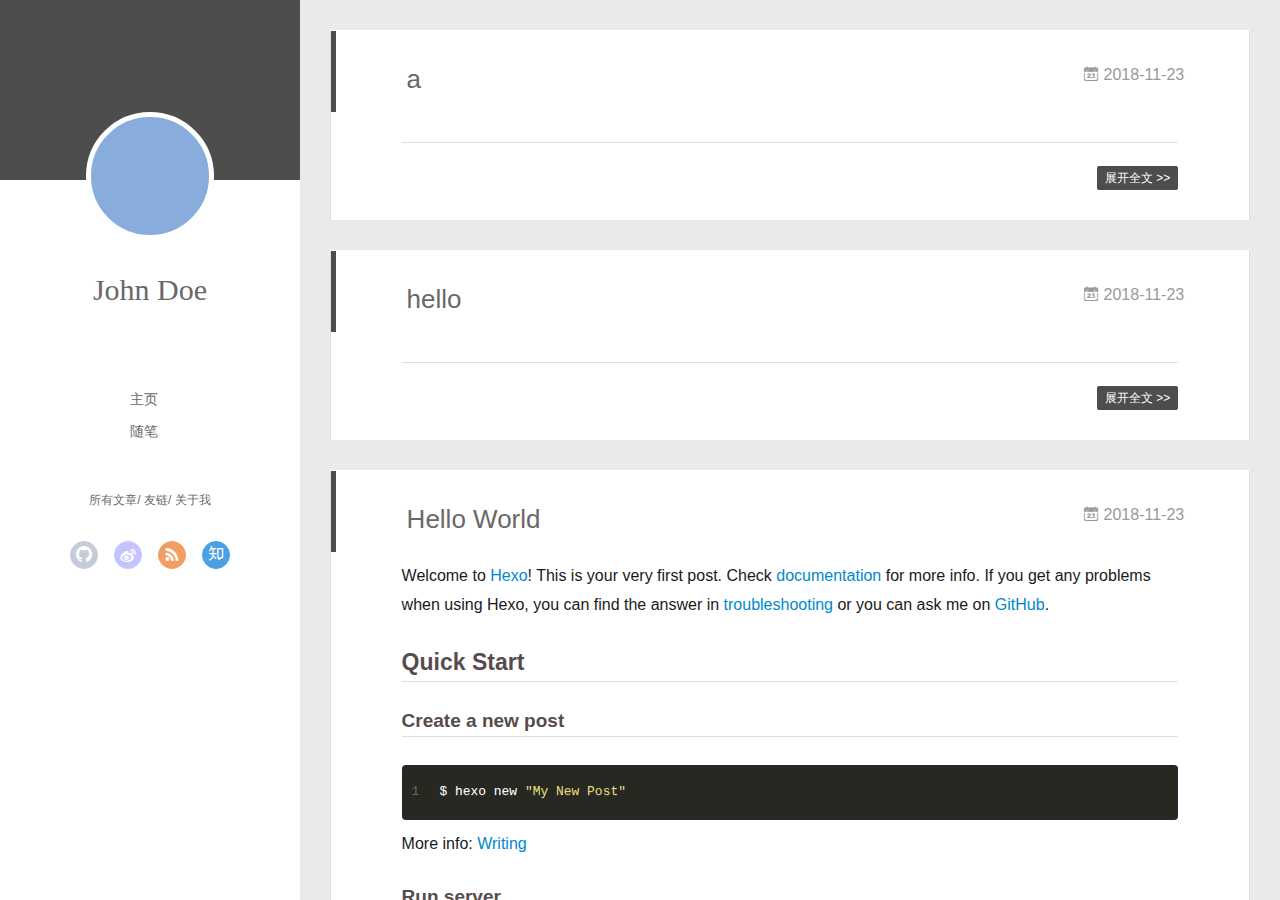
==== commit d0746f4e: "Site updated: 2018-11-23 22:49:21" ====
--- a/index.html
+++ b/index.html
@@ -151,6 +151,68 @@
           </div>
           <div id="js-content" class="content-ll">
             
+  
+    <article id="post-a" class="article article-type-post  article-index" itemscope="" itemprop="blogPost">
+  <div class="article-inner">
+    
+      <header class="article-header">
+        
+  
+    <h1 itemprop="name">
+      <a class="article-title" href="/2018/11/23/a/">a</a>
+    </h1>
+  
+
+        
+        <a href="/2018/11/23/a/" class="archive-article-date">
+  	<time datetime="2018-11-23T14:48:54.000Z" itemprop="datePublished"><i class="icon-calendar icon"></i>2018-11-23</time>
+</a>
+        
+      </header>
+    
+    <div class="article-entry" itemprop="articleBody">
+      
+        
+      
+
+      
+    </div>
+    <div class="article-info article-info-index">
+      
+      
+      
+
+      
+        <p class="article-more-link">
+          <a class="article-more-a" href="/2018/11/23/a/">展开全文 >></a>
+        </p>
+      
+
+      
+      <div class="clearfix"></div>
+    </div>
+  </div>
+</article>
+
+<aside class="wrap-side-operation">
+    <div class="mod-side-operation">
+        
+        <div class="jump-container" id="js-jump-container" style="display:none;">
+            <a href="javascript:void(0)" class="mod-side-operation__jump-to-top">
+                <i class="icon-font icon-back"></i>
+            </a>
+            <div id="js-jump-plan-container" class="jump-plan-container" style="top: -11px;">
+                <i class="icon-font icon-plane jump-plane"></i>
+            </div>
+        </div>
+        
+        
+    </div>
+</aside>
+
+
+
+
   
     <article id="post-hello" class="article article-type-post  article-index" itemscope="" itemprop="blogPost">
   <div class="article-inner">
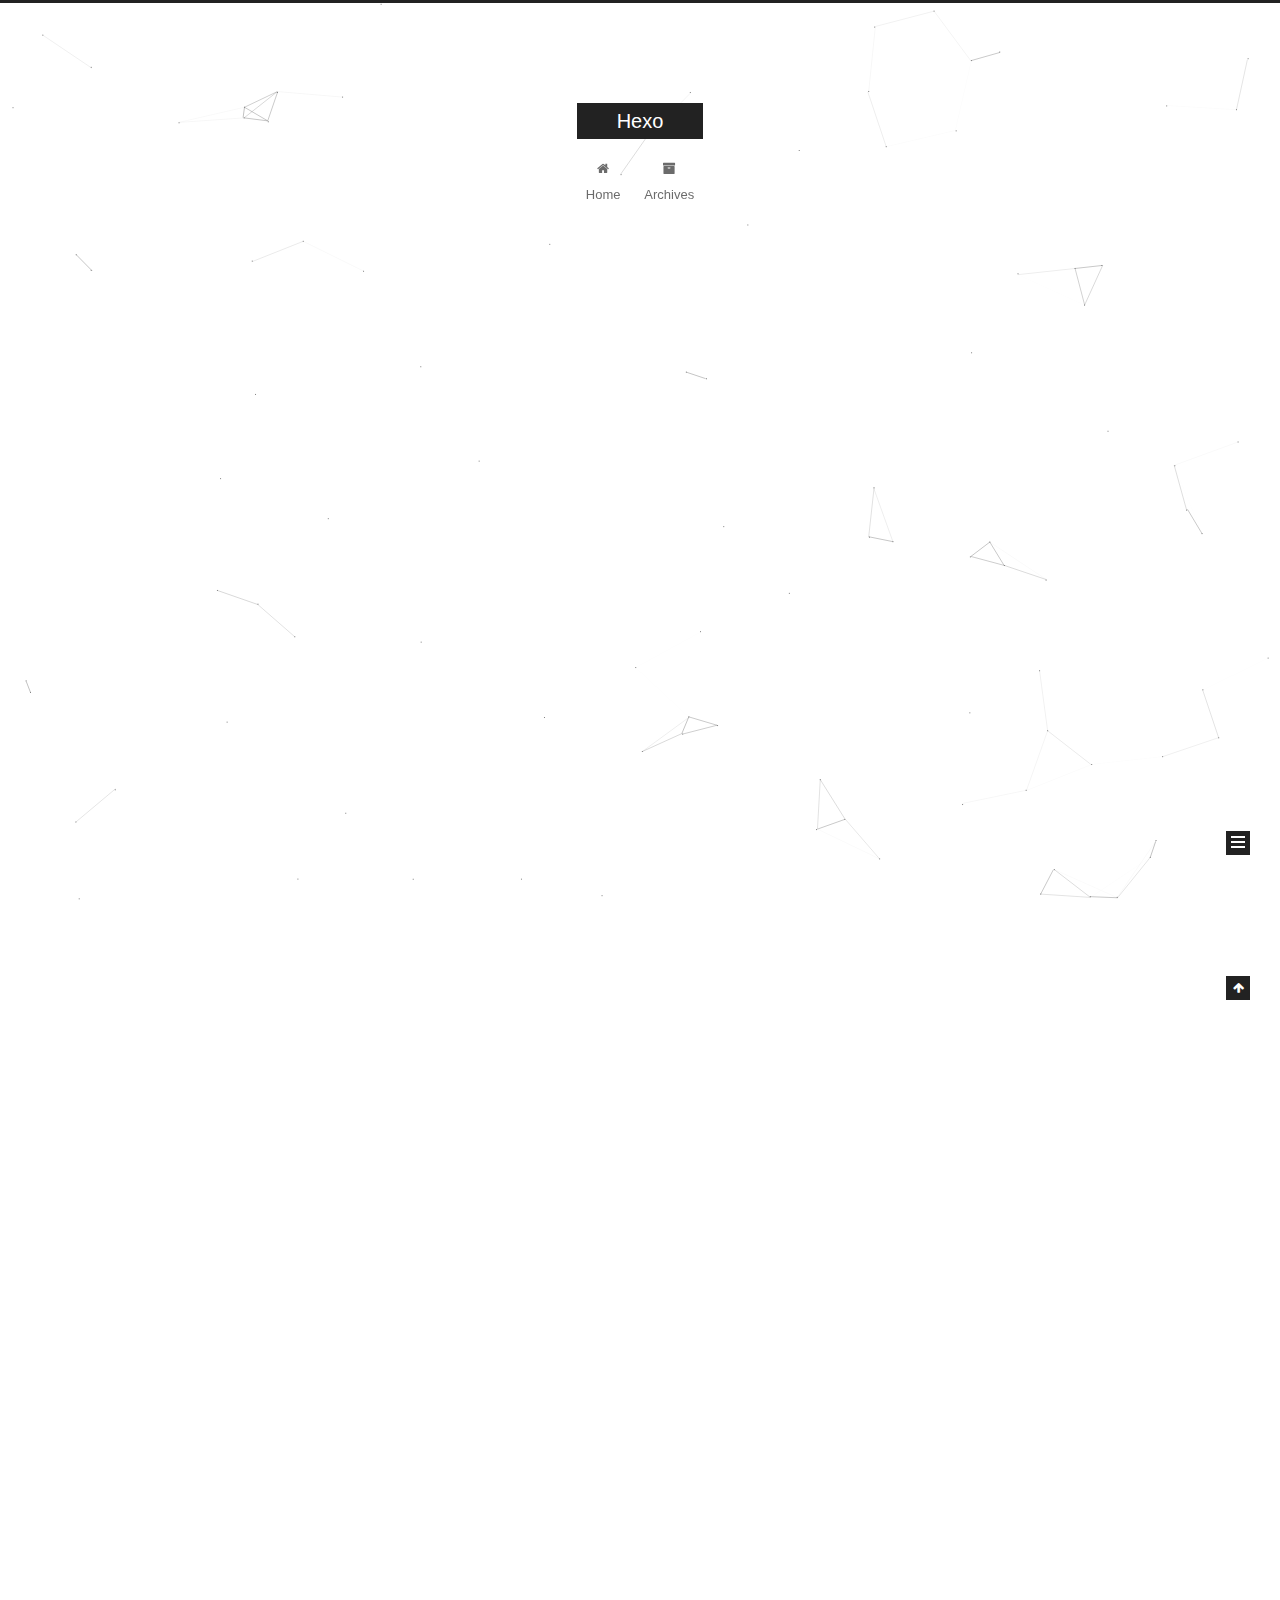
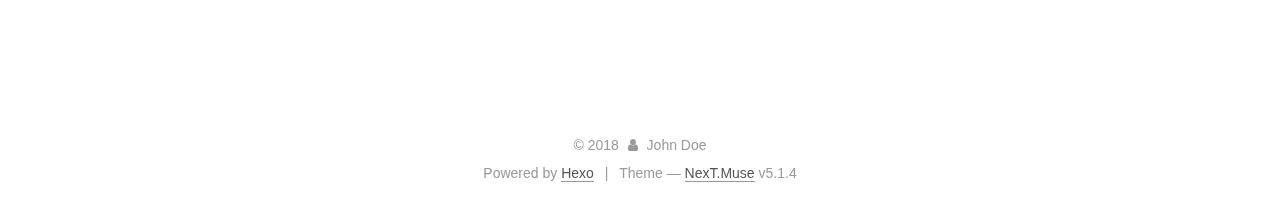
==== commit 0f64634d: "Site updated: 2018-11-23 23:03:36" ====
--- a/index.html
+++ b/index.html
@@ -1,302 +1,544 @@
 <!DOCTYPE html>
-<html>
+
+
+
+  
+
+
+<html class="theme-next muse use-motion" lang="">
 <head><meta name="generator" content="Hexo 3.8.0">
-  <meta charset="utf-8">
-  
-  <meta name="renderer" content="webkit">
-  <meta http-equiv="X-UA-Compatible" content="IE=edge">
-  <link rel="dns-prefetch" href="http://yoursite.com">
-  <title>Hexo</title>
-  <meta name="viewport" content="width=device-width, initial-scale=1, maximum-scale=1">
-  <meta property="og:type" content="website">
+  <meta charset="UTF-8">
+<meta http-equiv="X-UA-Compatible" content="IE=edge">
+<meta name="viewport" content="width=device-width, initial-scale=1, maximum-scale=1">
+<meta name="theme-color" content="#222">
+
+
+
+
+
+
+
+
+
+<meta http-equiv="Cache-Control" content="no-transform">
+<meta http-equiv="Cache-Control" content="no-siteapp">
+
+
+
+
+
+
+
+
+
+
+
+
+
+
+
+
+  
+  
+  <link href="/lib/fancybox/source/jquery.fancybox.css?v=2.1.5" rel="stylesheet" type="text/css">
+
+
+
+
+
+
+
+<link href="/lib/font-awesome/css/font-awesome.min.css?v=4.6.2" rel="stylesheet" type="text/css">
+
+<link href="/css/main.css?v=5.1.4" rel="stylesheet" type="text/css">
+
+
+  <link rel="apple-touch-icon" sizes="180x180" href="/images/apple-touch-icon-next.png?v=5.1.4">
+
+
+  <link rel="icon" type="image/png" sizes="32x32" href="/images/favicon-32x32-next.png?v=5.1.4">
+
+
+  <link rel="icon" type="image/png" sizes="16x16" href="/images/favicon-16x16-next.png?v=5.1.4">
+
+
+  <link rel="mask-icon" href="/images/logo.svg?v=5.1.4" color="#222">
+
+
+
+
+
+  <meta name="keywords" content="Hexo, NexT">
+
+
+
+
+
+
+
+
+
+
+<meta property="og:type" content="website">
 <meta property="og:title" content="Hexo">
 <meta property="og:url" content="http://yoursite.com/index.html">
 <meta property="og:site_name" content="Hexo">
 <meta property="og:locale" content="default">
 <meta name="twitter:card" content="summary">
 <meta name="twitter:title" content="Hexo">
-  
-    <link rel="alternative" href="/atom.xml" title="Hexo" type="application/atom+xml">
-  
-  
-    <link rel="icon" href="/favicon.png">
-  
-  <link rel="stylesheet" type="text/css" href="/./main.0cf68a.css">
-  <style type="text/css">
-  
-    #container.show {
-      background: linear-gradient(200deg,#a0cfe4,#e8c37e);
+
+
+
+<script type="text/javascript" id="hexo.configurations">
+  var NexT = window.NexT || {};
+  var CONFIG = {
+    root: '/',
+    scheme: 'Muse',
+    version: '5.1.4',
+    sidebar: {"position":"left","display":"post","offset":12,"b2t":false,"scrollpercent":false,"onmobile":false},
+    fancybox: true,
+    tabs: true,
+    motion: {"enable":true,"async":false,"transition":{"post_block":"fadeIn","post_header":"slideDownIn","post_body":"slideDownIn","coll_header":"slideLeftIn","sidebar":"slideUpIn"}},
+    duoshuo: {
+      userId: '0',
+      author: 'Author'
+    },
+    algolia: {
+      applicationID: '',
+      apiKey: '',
+      indexName: '',
+      hits: {"per_page":10},
+      labels: {"input_placeholder":"Search for Posts","hits_empty":"We didn't find any results for the search: ${query}","hits_stats":"${hits} results found in ${time} ms"}
     }
-  </style>
-  
-
-  
+  };
+</script>
+
+
+
+  <link rel="canonical" href="http://yoursite.com/">
+
+
+
+
+
+  <title>Hexo</title>
+  
+
+
+
+
+
+
+
 
 </head>
-</html>
-<body>
-  <div id="container" q-class="show:isCtnShow">
-    <canvas id="anm-canvas" class="anm-canvas"></canvas>
-    <div class="left-col" q-class="show:isShow">
-      
-<div class="overlay" style="background: #4d4d4d"></div>
-<div class="intrude-less">
-	<header id="header" class="inner">
-		<a href="/" class="profilepic">
-			<img src="" class="js-avatar">
-		</a>
-		<hgroup>
-		  <h1 class="header-author"><a href="/">John Doe</a></h1>
-		</hgroup>
-		
-
-		<nav class="header-menu">
-			<ul>
-			
-				<li><a href="/">主页</a></li>
-	        
-				<li><a href="/tags/随笔/">随笔</a></li>
-	        
-			</ul>
-		</nav>
-		<nav class="header-smart-menu">
-    		
-    			
-    			<a q-on="click: openSlider(e, 'innerArchive')" href="javascript:void(0)">所有文章</a>
-    			
-            
-    			
-    			<a q-on="click: openSlider(e, 'friends')" href="javascript:void(0)">友链</a>
-    			
-            
-    			
-    			<a q-on="click: openSlider(e, 'aboutme')" href="javascript:void(0)">关于我</a>
-    			
-            
-		</nav>
-		<nav class="header-nav">
-			<div class="social">
-				
-					<a class="github" target="_blank" href="#" title="github"><i class="icon-github"></i></a>
-		        
-					<a class="weibo" target="_blank" href="#" title="weibo"><i class="icon-weibo"></i></a>
-		        
-					<a class="rss" target="_blank" href="#" title="rss"><i class="icon-rss"></i></a>
-		        
-					<a class="zhihu" target="_blank" href="#" title="zhihu"><i class="icon-zhihu"></i></a>
-		        
-			</div>
-		</nav>
-	</header>		
+
+<body itemscope="" itemtype="http://schema.org/WebPage" lang="default">
+
+  
+  
+    
+  
+
+  <div class="container sidebar-position-left 
+  page-home">
+    <div class="headband"></div>
+
+    <header id="header" class="header" itemscope="" itemtype="http://schema.org/WPHeader">
+      <div class="header-inner"><div class="site-brand-wrapper">
+  <div class="site-meta ">
+    
+
+    <div class="custom-logo-site-title">
+      <a href="/" class="brand" rel="start">
+        <span class="logo-line-before"><i></i></span>
+        <span class="site-title">Hexo</span>
+        <span class="logo-line-after"><i></i></span>
+      </a>
+    </div>
+      
+        <p class="site-subtitle"></p>
+      
+  </div>
+
+  <div class="site-nav-toggle">
+    <button>
+      <span class="btn-bar"></span>
+      <span class="btn-bar"></span>
+      <span class="btn-bar"></span>
+    </button>
+  </div>
 </div>
 
+<nav class="site-nav">
+  
+
+  
+    <ul id="menu" class="menu">
+      
+        
+        <li class="menu-item menu-item-home">
+          <a href="/" rel="section">
+            
+              <i class="menu-item-icon fa fa-fw fa-home"></i> <br>
+            
+            Home
+          </a>
+        </li>
+      
+        
+        <li class="menu-item menu-item-archives">
+          <a href="/archives/" rel="section">
+            
+              <i class="menu-item-icon fa fa-fw fa-archive"></i> <br>
+            
+            Archives
+          </a>
+        </li>
+      
+
+      
+    </ul>
+  
+
+  
+</nav>
+
+
+
+ </div>
+    </header>
+
+    <main id="main" class="main">
+      <div class="main-inner">
+        <div class="content-wrap">
+          <div id="content" class="content">
+            
+  <section id="posts" class="posts-expand">
+    
+      
+
+  
+
+  
+  
+  
+
+  <article class="post post-type-normal" itemscope="" itemtype="http://schema.org/Article">
+  
+  
+  
+  <div class="post-block">
+    <link itemprop="mainEntityOfPage" href="http://yoursite.com/2018/11/23/a/">
+
+    <span hidden itemprop="author" itemscope="" itemtype="http://schema.org/Person">
+      <meta itemprop="name" content="John Doe">
+      <meta itemprop="description" content="">
+      <meta itemprop="image" content="/images/avatar.gif">
+    </span>
+
+    <span hidden itemprop="publisher" itemscope="" itemtype="http://schema.org/Organization">
+      <meta itemprop="name" content="Hexo">
+    </span>
+
+    
+      <header class="post-header">
+
+        
+        
+          <h1 class="post-title" itemprop="name headline">
+                
+                <a class="post-title-link" href="/2018/11/23/a/" itemprop="url">a</a></h1>
+        
+
+        <div class="post-meta">
+          <span class="post-time">
+            
+              <span class="post-meta-item-icon">
+                <i class="fa fa-calendar-o"></i>
+              </span>
+              
+                <span class="post-meta-item-text">Posted on</span>
+              
+              <time title="Post created" itemprop="dateCreated datePublished" datetime="2018-11-23T22:48:54+08:00">
+                2018-11-23
+              </time>
+            
+
+            
+
+            
+          </span>
+
+          
+
+          
+            
+          
+
+          
+          
+
+          
+
+          
+
+          
+
+        </div>
+      </header>
+    
+
+    
+    
+    
+    <div class="post-body" itemprop="articleBody">
+
+      
+      
+
+      
+        
+          
+            
+          
+        
+      
     </div>
-    <div class="mid-col" q-class="show:isShow,hide:isShow|isFalse">
-      
-<nav id="mobile-nav">
-  	<div class="overlay js-overlay" style="background: #4d4d4d"></div>
-	<div class="btnctn js-mobile-btnctn">
-  		<div class="slider-trigger list" q-on="click: openSlider(e)"><i class="icon icon-sort"></i></div>
-	</div>
-	<div class="intrude-less">
-		<header id="header" class="inner">
-			<div class="profilepic">
-				<img src="" class="js-avatar">
-			</div>
-			<hgroup>
-			  <h1 class="header-author js-header-author">John Doe</h1>
-			</hgroup>
-			
-			
-			
-				
-			
-				
-			
-			
-			
-			<nav class="header-nav">
-				<div class="social">
-					
-						<a class="github" target="_blank" href="#" title="github"><i class="icon-github"></i></a>
-			        
-						<a class="weibo" target="_blank" href="#" title="weibo"><i class="icon-weibo"></i></a>
-			        
-						<a class="rss" target="_blank" href="#" title="rss"><i class="icon-rss"></i></a>
-			        
-						<a class="zhihu" target="_blank" href="#" title="zhihu"><i class="icon-zhihu"></i></a>
-			        
-				</div>
-			</nav>
-
-			<nav class="header-menu js-header-menu">
-				<ul style="width: 50%">
-				
-				
-					<li style="width: 50%"><a href="/">主页</a></li>
-		        
-					<li style="width: 50%"><a href="/tags/随笔/">随笔</a></li>
-		        
-				</ul>
-			</nav>
-		</header>				
-	</div>
-	<div class="mobile-mask" style="display:none" q-show="isShow"></div>
-</nav>
-
-      <div id="wrapper" class="body-wrap">
-        <div class="menu-l">
-          <div class="canvas-wrap">
-            <canvas data-colors="#eaeaea" data-sectionHeight="100" data-contentId="js-content" id="myCanvas1" class="anm-canvas"></canvas>
-          </div>
-          <div id="js-content" class="content-ll">
-            
-  
-    <article id="post-a" class="article article-type-post  article-index" itemscope="" itemprop="blogPost">
-  <div class="article-inner">
-    
-      <header class="article-header">
-        
-  
-    <h1 itemprop="name">
-      <a class="article-title" href="/2018/11/23/a/">a</a>
-    </h1>
-  
-
-        
-        <a href="/2018/11/23/a/" class="archive-article-date">
-  	<time datetime="2018-11-23T14:48:54.000Z" itemprop="datePublished"><i class="icon-calendar icon"></i>2018-11-23</time>
-</a>
-        
+    
+    
+    
+
+    
+
+    
+
+    
+
+    <footer class="post-footer">
+      
+
+      
+
+      
+
+      
+      
+        <div class="post-eof"></div>
+      
+    </footer>
+  </div>
+  
+  
+  
+  </article>
+
+
+    
+      
+
+  
+
+  
+  
+  
+
+  <article class="post post-type-normal" itemscope="" itemtype="http://schema.org/Article">
+  
+  
+  
+  <div class="post-block">
+    <link itemprop="mainEntityOfPage" href="http://yoursite.com/2018/11/23/hello/">
+
+    <span hidden itemprop="author" itemscope="" itemtype="http://schema.org/Person">
+      <meta itemprop="name" content="John Doe">
+      <meta itemprop="description" content="">
+      <meta itemprop="image" content="/images/avatar.gif">
+    </span>
+
+    <span hidden itemprop="publisher" itemscope="" itemtype="http://schema.org/Organization">
+      <meta itemprop="name" content="Hexo">
+    </span>
+
+    
+      <header class="post-header">
+
+        
+        
+          <h1 class="post-title" itemprop="name headline">
+                
+                <a class="post-title-link" href="/2018/11/23/hello/" itemprop="url">hello</a></h1>
+        
+
+        <div class="post-meta">
+          <span class="post-time">
+            
+              <span class="post-meta-item-icon">
+                <i class="fa fa-calendar-o"></i>
+              </span>
+              
+                <span class="post-meta-item-text">Posted on</span>
+              
+              <time title="Post created" itemprop="dateCreated datePublished" datetime="2018-11-23T22:24:24+08:00">
+                2018-11-23
+              </time>
+            
+
+            
+
+            
+          </span>
+
+          
+
+          
+            
+          
+
+          
+          
+
+          
+
+          
+
+          
+
+        </div>
       </header>
     
-    <div class="article-entry" itemprop="articleBody">
-      
-        
-      
-
+
+    
+    
+    
+    <div class="post-body" itemprop="articleBody">
+
+      
+      
+
+      
+        
+          
+            
+          
+        
       
     </div>
-    <div class="article-info article-info-index">
-      
-      
-      
-
-      
-        <p class="article-more-link">
-          <a class="article-more-a" href="/2018/11/23/a/">展开全文 >></a>
-        </p>
-      
-
-      
-      <div class="clearfix"></div>
-    </div>
+    
+    
+    
+
+    
+
+    
+
+    
+
+    <footer class="post-footer">
+      
+
+      
+
+      
+
+      
+      
+        <div class="post-eof"></div>
+      
+    </footer>
   </div>
-</article>
-
-<aside class="wrap-side-operation">
-    <div class="mod-side-operation">
-        
-        <div class="jump-container" id="js-jump-container" style="display:none;">
-            <a href="javascript:void(0)" class="mod-side-operation__jump-to-top">
-                <i class="icon-font icon-back"></i>
-            </a>
-            <div id="js-jump-plan-container" class="jump-plan-container" style="top: -11px;">
-                <i class="icon-font icon-plane jump-plane"></i>
-            </div>
+  
+  
+  
+  </article>
+
+
+    
+      
+
+  
+
+  
+  
+  
+
+  <article class="post post-type-normal" itemscope="" itemtype="http://schema.org/Article">
+  
+  
+  
+  <div class="post-block">
+    <link itemprop="mainEntityOfPage" href="http://yoursite.com/2018/11/23/hello-world/">
+
+    <span hidden itemprop="author" itemscope="" itemtype="http://schema.org/Person">
+      <meta itemprop="name" content="John Doe">
+      <meta itemprop="description" content="">
+      <meta itemprop="image" content="/images/avatar.gif">
+    </span>
+
+    <span hidden itemprop="publisher" itemscope="" itemtype="http://schema.org/Organization">
+      <meta itemprop="name" content="Hexo">
+    </span>
+
+    
+      <header class="post-header">
+
+        
+        
+          <h1 class="post-title" itemprop="name headline">
+                
+                <a class="post-title-link" href="/2018/11/23/hello-world/" itemprop="url">Hello World</a></h1>
+        
+
+        <div class="post-meta">
+          <span class="post-time">
+            
+              <span class="post-meta-item-icon">
+                <i class="fa fa-calendar-o"></i>
+              </span>
+              
+                <span class="post-meta-item-text">Posted on</span>
+              
+              <time title="Post created" itemprop="dateCreated datePublished" datetime="2018-11-23T22:02:33+08:00">
+                2018-11-23
+              </time>
+            
+
+            
+
+            
+          </span>
+
+          
+
+          
+            
+          
+
+          
+          
+
+          
+
+          
+
+          
+
         </div>
-        
-        
-    </div>
-</aside>
-
-
-
-
-  
-    <article id="post-hello" class="article article-type-post  article-index" itemscope="" itemprop="blogPost">
-  <div class="article-inner">
-    
-      <header class="article-header">
-        
-  
-    <h1 itemprop="name">
-      <a class="article-title" href="/2018/11/23/hello/">hello</a>
-    </h1>
-  
-
-        
-        <a href="/2018/11/23/hello/" class="archive-article-date">
-  	<time datetime="2018-11-23T14:24:24.000Z" itemprop="datePublished"><i class="icon-calendar icon"></i>2018-11-23</time>
-</a>
-        
       </header>
     
-    <div class="article-entry" itemprop="articleBody">
-      
-        
-      
-
-      
-    </div>
-    <div class="article-info article-info-index">
-      
-      
-      
-
-      
-        <p class="article-more-link">
-          <a class="article-more-a" href="/2018/11/23/hello/">展开全文 >></a>
-        </p>
-      
-
-      
-      <div class="clearfix"></div>
-    </div>
-  </div>
-</article>
-
-<aside class="wrap-side-operation">
-    <div class="mod-side-operation">
-        
-        <div class="jump-container" id="js-jump-container" style="display:none;">
-            <a href="javascript:void(0)" class="mod-side-operation__jump-to-top">
-                <i class="icon-font icon-back"></i>
-            </a>
-            <div id="js-jump-plan-container" class="jump-plan-container" style="top: -11px;">
-                <i class="icon-font icon-plane jump-plane"></i>
-            </div>
-        </div>
-        
-        
-    </div>
-</aside>
-
-
-
-
-  
-    <article id="post-hello-world" class="article article-type-post  article-index" itemscope="" itemprop="blogPost">
-  <div class="article-inner">
-    
-      <header class="article-header">
-        
-  
-    <h1 itemprop="name">
-      <a class="article-title" href="/2018/11/23/hello-world/">Hello World</a>
-    </h1>
-  
-
-        
-        <a href="/2018/11/23/hello-world/" class="archive-article-date">
-  	<time datetime="2018-11-23T14:02:33.009Z" itemprop="datePublished"><i class="icon-calendar icon"></i>2018-11-23</time>
-</a>
-        
-      </header>
-    
-    <div class="article-entry" itemprop="articleBody">
-      
-        <p>Welcome to <a href="https://hexo.io/" target="_blank" rel="noopener">Hexo</a>! This is your very first post. Check <a href="https://hexo.io/docs/" target="_blank" rel="noopener">documentation</a> for more info. If you get any problems when using Hexo, you can find the answer in <a href="https://hexo.io/docs/troubleshooting.html" target="_blank" rel="noopener">troubleshooting</a> or you can ask me on <a href="https://github.com/hexojs/hexo/issues" target="_blank" rel="noopener">GitHub</a>.</p>
+
+    
+    
+    
+    <div class="post-body" itemprop="articleBody">
+
+      
+      
+
+      
+        
+          
+            <p>Welcome to <a href="https://hexo.io/" target="_blank" rel="noopener">Hexo</a>! This is your very first post. Check <a href="https://hexo.io/docs/" target="_blank" rel="noopener">documentation</a> for more info. If you get any problems when using Hexo, you can find the answer in <a href="https://hexo.io/docs/troubleshooting.html" target="_blank" rel="noopener">troubleshooting</a> or you can ask me on <a href="https://github.com/hexojs/hexo/issues" target="_blank" rel="noopener">GitHub</a>.</p>
 <h2 id="Quick-Start"><a href="#Quick-Start" class="headerlink" title="Quick Start"></a>Quick Start</h2><h3 id="Create-a-new-post"><a href="#Create-a-new-post" class="headerlink" title="Create a new post"></a>Create a new post</h3><figure class="highlight bash"><table><tr><td class="gutter"><pre><span class="line">1</span><br></pre></td><td class="code"><pre><span class="line">$ hexo new <span class="string">"My New Post"</span></span><br></pre></td></tr></table></figure>
 <p>More info: <a href="https://hexo.io/docs/writing.html" target="_blank" rel="noopener">Writing</a></p>
 <h3 id="Run-server"><a href="#Run-server" class="headerlink" title="Run server"></a>Run server</h3><figure class="highlight bash"><table><tr><td class="gutter"><pre><span class="line">1</span><br></pre></td><td class="code"><pre><span class="line">$ hexo server</span><br></pre></td></tr></table></figure>
@@ -306,293 +548,314 @@
 <h3 id="Deploy-to-remote-sites"><a href="#Deploy-to-remote-sites" class="headerlink" title="Deploy to remote sites"></a>Deploy to remote sites</h3><figure class="highlight bash"><table><tr><td class="gutter"><pre><span class="line">1</span><br></pre></td><td class="code"><pre><span class="line">$ hexo deploy</span><br></pre></td></tr></table></figure>
 <p>More info: <a href="https://hexo.io/docs/deployment.html" target="_blank" rel="noopener">Deployment</a></p>
 
-      
-
+          
+        
       
     </div>
-    <div class="article-info article-info-index">
-      
-      
-      
-
-      
-        <p class="article-more-link">
-          <a class="article-more-a" href="/2018/11/23/hello-world/">展开全文 >></a>
-        </p>
-      
-
-      
-      <div class="clearfix"></div>
+    
+    
+    
+
+    
+
+    
+
+    
+
+    <footer class="post-footer">
+      
+
+      
+
+      
+
+      
+      
+        <div class="post-eof"></div>
+      
+    </footer>
+  </div>
+  
+  
+  
+  </article>
+
+
+    
+  </section>
+
+  
+
+
+          </div>
+          
+
+
+          
+
+        </div>
+        
+          
+  
+  <div class="sidebar-toggle">
+    <div class="sidebar-toggle-line-wrap">
+      <span class="sidebar-toggle-line sidebar-toggle-line-first"></span>
+      <span class="sidebar-toggle-line sidebar-toggle-line-middle"></span>
+      <span class="sidebar-toggle-line sidebar-toggle-line-last"></span>
     </div>
   </div>
-</article>
-
-<aside class="wrap-side-operation">
-    <div class="mod-side-operation">
-        
-        <div class="jump-container" id="js-jump-container" style="display:none;">
-            <a href="javascript:void(0)" class="mod-side-operation__jump-to-top">
-                <i class="icon-font icon-back"></i>
-            </a>
-            <div id="js-jump-plan-container" class="jump-plan-container" style="top: -11px;">
-                <i class="icon-font icon-plane jump-plane"></i>
-            </div>
+
+  <aside id="sidebar" class="sidebar">
+    
+    <div class="sidebar-inner">
+
+      
+
+      
+
+      <section class="site-overview-wrap sidebar-panel sidebar-panel-active">
+        <div class="site-overview">
+          <div class="site-author motion-element" itemprop="author" itemscope="" itemtype="http://schema.org/Person">
+            
+              <p class="site-author-name" itemprop="name">John Doe</p>
+              <p class="site-description motion-element" itemprop="description"></p>
+          </div>
+
+          <nav class="site-state motion-element">
+
+            
+              <div class="site-state-item site-state-posts">
+              
+                <a href="/archives/">
+              
+                  <span class="site-state-item-count">3</span>
+                  <span class="site-state-item-name">posts</span>
+                </a>
+              </div>
+            
+
+            
+
+            
+
+          </nav>
+
+          
+
+          
+
+          
+          
+
+          
+          
+
+          
+
         </div>
-        
-        
+      </section>
+
+      
+
+      
+
     </div>
-</aside>
-
-
-
-
-  
-  
-
-
-          </div>
-        </div>
+  </aside>
+
+
+        
       </div>
-      <footer id="footer">
-  <div class="outer">
-    <div id="footer-info">
-    	<div class="footer-left">
-    		&copy; 2018 John Doe
-    	</div>
-      	<div class="footer-right">
-      		<a href="http://hexo.io/" target="_blank">Hexo</a>  Theme <a href="https://github.com/litten/hexo-theme-yilia" target="_blank">Yilia</a> by Litten
-      	</div>
-    </div>
+    </main>
+
+    <footer id="footer" class="footer">
+      <div class="footer-inner">
+        <div class="copyright">&copy; <span itemprop="copyrightYear">2018</span>
+  <span class="with-love">
+    <i class="fa fa-user"></i>
+  </span>
+  <span class="author" itemprop="copyrightHolder">John Doe</span>
+
+  
+</div>
+
+
+  <div class="powered-by">Powered by <a class="theme-link" target="_blank" href="https://hexo.io">Hexo</a></div>
+
+
+
+  <span class="post-meta-divider">|</span>
+
+
+
+  <div class="theme-info">Theme &mdash; <a class="theme-link" target="_blank" href="https://github.com/iissnan/hexo-theme-next">NexT.Muse</a> v5.1.4</div>
+
+
+
+
+        
+
+
+
+
+
+
+
+        
+      </div>
+    </footer>
+
+    
+      <div class="back-to-top">
+        <i class="fa fa-arrow-up"></i>
+        
+      </div>
+    
+
+    
+
   </div>
-</footer>
-    </div>
-    <script>
-	var yiliaConfig = {
-		mathjax: false,
-		isHome: true,
-		isPost: false,
-		isArchive: false,
-		isTag: false,
-		isCategory: false,
-		open_in_new: false,
-		toc_hide_index: true,
-		root: "/",
-		innerArchive: true,
-		showTags: false
-	}
+
+  
+
+<script type="text/javascript">
+  if (Object.prototype.toString.call(window.Promise) !== '[object Function]') {
+    window.Promise = null;
+  }
 </script>
 
-<script>!function(t){function n(e){if(r[e])return r[e].exports;var i=r[e]={exports:{},id:e,loaded:!1};return t[e].call(i.exports,i,i.exports,n),i.loaded=!0,i.exports}var r={};n.m=t,n.c=r,n.p="./",n(0)}([function(t,n,r){r(195),t.exports=r(191)},function(t,n,r){var e=r(3),i=r(52),o=r(27),u=r(28),c=r(53),f="prototype",a=function(t,n,r){var s,l,h,v,p=t&a.F,d=t&a.G,y=t&a.S,g=t&a.P,b=t&a.B,m=d?e:y?e[n]||(e[n]={}):(e[n]||{})[f],x=d?i:i[n]||(i[n]={}),w=x[f]||(x[f]={});d&&(r=n);for(s in r)l=!p&&m&&void 0!==m[s],h=(l?m:r)[s],v=b&&l?c(h,e):g&&"function"==typeof h?c(Function.call,h):h,m&&u(m,s,h,t&a.U),x[s]!=h&&o(x,s,v),g&&w[s]!=h&&(w[s]=h)};e.core=i,a.F=1,a.G=2,a.S=4,a.P=8,a.B=16,a.W=32,a.U=64,a.R=128,t.exports=a},function(t,n,r){var e=r(6);t.exports=function(t){if(!e(t))throw TypeError(t+" is not an object!");return t}},function(t,n){var r=t.exports="undefined"!=typeof window&&window.Math==Math?window:"undefined"!=typeof self&&self.Math==Math?self:Function("return this")();"number"==typeof __g&&(__g=r)},function(t,n){t.exports=function(t){try{return!!t()}catch(t){return!0}}},function(t,n){var r=t.exports="undefined"!=typeof window&&window.Math==Math?window:"undefined"!=typeof self&&self.Math==Math?self:Function("return this")();"number"==typeof __g&&(__g=r)},function(t,n){t.exports=function(t){return"object"==typeof t?null!==t:"function"==typeof t}},function(t,n,r){var e=r(126)("wks"),i=r(76),o=r(3).Symbol,u="function"==typeof o;(t.exports=function(t){return e[t]||(e[t]=u&&o[t]||(u?o:i)("Symbol."+t))}).store=e},function(t,n){var r={}.hasOwnProperty;t.exports=function(t,n){return r.call(t,n)}},function(t,n,r){var e=r(94),i=r(33);t.exports=function(t){return e(i(t))}},function(t,n,r){t.exports=!r(4)(function(){return 7!=Object.defineProperty({},"a",{get:function(){return 7}}).a})},function(t,n,r){var e=r(2),i=r(167),o=r(50),u=Object.defineProperty;n.f=r(10)?Object.defineProperty:function(t,n,r){if(e(t),n=o(n,!0),e(r),i)try{return u(t,n,r)}catch(t){}if("get"in r||"set"in r)throw TypeError("Accessors not supported!");return"value"in r&&(t[n]=r.value),t}},function(t,n,r){t.exports=!r(18)(function(){return 7!=Object.defineProperty({},"a",{get:function(){return 7}}).a})},function(t,n,r){var e=r(14),i=r(22);t.exports=r(12)?function(t,n,r){return e.f(t,n,i(1,r))}:function(t,n,r){return t[n]=r,t}},function(t,n,r){var e=r(20),i=r(58),o=r(42),u=Object.defineProperty;n.f=r(12)?Object.defineProperty:function(t,n,r){if(e(t),n=o(n,!0),e(r),i)try{return u(t,n,r)}catch(t){}if("get"in r||"set"in r)throw TypeError("Accessors not supported!");return"value"in r&&(t[n]=r.value),t}},function(t,n,r){var e=r(40)("wks"),i=r(23),o=r(5).Symbol,u="function"==typeof o;(t.exports=function(t){return e[t]||(e[t]=u&&o[t]||(u?o:i)("Symbol."+t))}).store=e},function(t,n,r){var e=r(67),i=Math.min;t.exports=function(t){return t>0?i(e(t),9007199254740991):0}},function(t,n,r){var e=r(46);t.exports=function(t){return Object(e(t))}},function(t,n){t.exports=function(t){try{return!!t()}catch(t){return!0}}},function(t,n,r){var e=r(63),i=r(34);t.exports=Object.keys||function(t){return e(t,i)}},function(t,n,r){var e=r(21);t.exports=function(t){if(!e(t))throw TypeError(t+" is not an object!");return t}},function(t,n){t.exports=function(t){return"object"==typeof t?null!==t:"function"==typeof t}},function(t,n){t.exports=function(t,n){return{enumerable:!(1&t),configurable:!(2&t),writable:!(4&t),value:n}}},function(t,n){var r=0,e=Math.random();t.exports=function(t){return"Symbol(".concat(void 0===t?"":t,")_",(++r+e).toString(36))}},function(t,n){var r={}.hasOwnProperty;t.exports=function(t,n){return r.call(t,n)}},function(t,n){var r=t.exports={version:"2.4.0"};"number"==typeof __e&&(__e=r)},function(t,n){t.exports=function(t){if("function"!=typeof t)throw TypeError(t+" is not a function!");return t}},function(t,n,r){var e=r(11),i=r(66);t.exports=r(10)?function(t,n,r){return e.f(t,n,i(1,r))}:function(t,n,r){return t[n]=r,t}},function(t,n,r){var e=r(3),i=r(27),o=r(24),u=r(76)("src"),c="toString",f=Function[c],a=(""+f).split(c);r(52).inspectSource=function(t){return f.call(t)},(t.exports=function(t,n,r,c){var f="function"==typeof r;f&&(o(r,"name")||i(r,"name",n)),t[n]!==r&&(f&&(o(r,u)||i(r,u,t[n]?""+t[n]:a.join(String(n)))),t===e?t[n]=r:c?t[n]?t[n]=r:i(t,n,r):(delete t[n],i(t,n,r)))})(Function.prototype,c,function(){return"function"==typeof this&&this[u]||f.call(this)})},function(t,n,r){var e=r(1),i=r(4),o=r(46),u=function(t,n,r,e){var i=String(o(t)),u="<"+n;return""!==r&&(u+=" "+r+'="'+String(e).replace(/"/g,"&quot;")+'"'),u+">"+i+"</"+n+">"};t.exports=function(t,n){var r={};r[t]=n(u),e(e.P+e.F*i(function(){var n=""[t]('"');return n!==n.toLowerCase()||n.split('"').length>3}),"String",r)}},function(t,n,r){var e=r(115),i=r(46);t.exports=function(t){return e(i(t))}},function(t,n,r){var e=r(116),i=r(66),o=r(30),u=r(50),c=r(24),f=r(167),a=Object.getOwnPropertyDescriptor;n.f=r(10)?a:function(t,n){if(t=o(t),n=u(n,!0),f)try{return a(t,n)}catch(t){}if(c(t,n))return i(!e.f.call(t,n),t[n])}},function(t,n,r){var e=r(24),i=r(17),o=r(145)("IE_PROTO"),u=Object.prototype;t.exports=Object.getPrototypeOf||function(t){return t=i(t),e(t,o)?t[o]:"function"==typeof t.constructor&&t instanceof t.constructor?t.constructor.prototype:t instanceof Object?u:null}},function(t,n){t.exports=function(t){if(void 0==t)throw TypeError("Can't call method on  "+t);return t}},function(t,n){t.exports="constructor,hasOwnProperty,isPrototypeOf,propertyIsEnumerable,toLocaleString,toString,valueOf".split(",")},function(t,n){t.exports={}},function(t,n){t.exports=!0},function(t,n){n.f={}.propertyIsEnumerable},function(t,n,r){var e=r(14).f,i=r(8),o=r(15)("toStringTag");t.exports=function(t,n,r){t&&!i(t=r?t:t.prototype,o)&&e(t,o,{configurable:!0,value:n})}},function(t,n,r){var e=r(40)("keys"),i=r(23);t.exports=function(t){return e[t]||(e[t]=i(t))}},function(t,n,r){var e=r(5),i="__core-js_shared__",o=e[i]||(e[i]={});t.exports=function(t){return o[t]||(o[t]={})}},function(t,n){var r=Math.ceil,e=Math.floor;t.exports=function(t){return isNaN(t=+t)?0:(t>0?e:r)(t)}},function(t,n,r){var e=r(21);t.exports=function(t,n){if(!e(t))return t;var r,i;if(n&&"function"==typeof(r=t.toString)&&!e(i=r.call(t)))return i;if("function"==typeof(r=t.valueOf)&&!e(i=r.call(t)))return i;if(!n&&"function"==typeof(r=t.toString)&&!e(i=r.call(t)))return i;throw TypeError("Can't convert object to primitive value")}},function(t,n,r){var e=r(5),i=r(25),o=r(36),u=r(44),c=r(14).f;t.exports=function(t){var n=i.Symbol||(i.Symbol=o?{}:e.Symbol||{});"_"==t.charAt(0)||t in n||c(n,t,{value:u.f(t)})}},function(t,n,r){n.f=r(15)},function(t,n){var r={}.toString;t.exports=function(t){return r.call(t).slice(8,-1)}},function(t,n){t.exports=function(t){if(void 0==t)throw TypeError("Can't call method on  "+t);return t}},function(t,n,r){var e=r(4);t.exports=function(t,n){return!!t&&e(function(){n?t.call(null,function(){},1):t.call(null)})}},function(t,n,r){var e=r(53),i=r(115),o=r(17),u=r(16),c=r(203);t.exports=function(t,n){var r=1==t,f=2==t,a=3==t,s=4==t,l=6==t,h=5==t||l,v=n||c;return function(n,c,p){for(var d,y,g=o(n),b=i(g),m=e(c,p,3),x=u(b.length),w=0,S=r?v(n,x):f?v(n,0):void 0;x>w;w++)if((h||w in b)&&(d=b[w],y=m(d,w,g),t))if(r)S[w]=y;else if(y)switch(t){case 3:return!0;case 5:return d;case 6:return w;case 2:S.push(d)}else if(s)return!1;return l?-1:a||s?s:S}}},function(t,n,r){var e=r(1),i=r(52),o=r(4);t.exports=function(t,n){var r=(i.Object||{})[t]||Object[t],u={};u[t]=n(r),e(e.S+e.F*o(function(){r(1)}),"Object",u)}},function(t,n,r){var e=r(6);t.exports=function(t,n){if(!e(t))return t;var r,i;if(n&&"function"==typeof(r=t.toString)&&!e(i=r.call(t)))return i;if("function"==typeof(r=t.valueOf)&&!e(i=r.call(t)))return i;if(!n&&"function"==typeof(r=t.toString)&&!e(i=r.call(t)))return i;throw TypeError("Can't convert object to primitive value")}},function(t,n,r){var e=r(5),i=r(25),o=r(91),u=r(13),c="prototype",f=function(t,n,r){var a,s,l,h=t&f.F,v=t&f.G,p=t&f.S,d=t&f.P,y=t&f.B,g=t&f.W,b=v?i:i[n]||(i[n]={}),m=b[c],x=v?e:p?e[n]:(e[n]||{})[c];v&&(r=n);for(a in r)(s=!h&&x&&void 0!==x[a])&&a in b||(l=s?x[a]:r[a],b[a]=v&&"function"!=typeof x[a]?r[a]:y&&s?o(l,e):g&&x[a]==l?function(t){var n=function(n,r,e){if(this instanceof t){switch(arguments.length){case 0:return new t;case 1:return new t(n);case 2:return new t(n,r)}return new t(n,r,e)}return t.apply(this,arguments)};return n[c]=t[c],n}(l):d&&"function"==typeof l?o(Function.call,l):l,d&&((b.virtual||(b.virtual={}))[a]=l,t&f.R&&m&&!m[a]&&u(m,a,l)))};f.F=1,f.G=2,f.S=4,f.P=8,f.B=16,f.W=32,f.U=64,f.R=128,t.exports=f},function(t,n){var r=t.exports={version:"2.4.0"};"number"==typeof __e&&(__e=r)},function(t,n,r){var e=r(26);t.exports=function(t,n,r){if(e(t),void 0===n)return t;switch(r){case 1:return function(r){return t.call(n,r)};case 2:return function(r,e){return t.call(n,r,e)};case 3:return function(r,e,i){return t.call(n,r,e,i)}}return function(){return t.apply(n,arguments)}}},function(t,n,r){var e=r(183),i=r(1),o=r(126)("metadata"),u=o.store||(o.store=new(r(186))),c=function(t,n,r){var i=u.get(t);if(!i){if(!r)return;u.set(t,i=new e)}var o=i.get(n);if(!o){if(!r)return;i.set(n,o=new e)}return o},f=function(t,n,r){var e=c(n,r,!1);return void 0!==e&&e.has(t)},a=function(t,n,r){var e=c(n,r,!1);return void 0===e?void 0:e.get(t)},s=function(t,n,r,e){c(r,e,!0).set(t,n)},l=function(t,n){var r=c(t,n,!1),e=[];return r&&r.forEach(function(t,n){e.push(n)}),e},h=function(t){return void 0===t||"symbol"==typeof t?t:String(t)},v=function(t){i(i.S,"Reflect",t)};t.exports={store:u,map:c,has:f,get:a,set:s,keys:l,key:h,exp:v}},function(t,n,r){"use strict";if(r(10)){var e=r(69),i=r(3),o=r(4),u=r(1),c=r(127),f=r(152),a=r(53),s=r(68),l=r(66),h=r(27),v=r(73),p=r(67),d=r(16),y=r(75),g=r(50),b=r(24),m=r(180),x=r(114),w=r(6),S=r(17),_=r(137),O=r(70),E=r(32),P=r(71).f,j=r(154),F=r(76),M=r(7),A=r(48),N=r(117),T=r(146),I=r(155),k=r(80),L=r(123),R=r(74),C=r(130),D=r(160),U=r(11),W=r(31),G=U.f,B=W.f,V=i.RangeError,z=i.TypeError,q=i.Uint8Array,K="ArrayBuffer",J="Shared"+K,Y="BYTES_PER_ELEMENT",H="prototype",$=Array[H],X=f.ArrayBuffer,Q=f.DataView,Z=A(0),tt=A(2),nt=A(3),rt=A(4),et=A(5),it=A(6),ot=N(!0),ut=N(!1),ct=I.values,ft=I.keys,at=I.entries,st=$.lastIndexOf,lt=$.reduce,ht=$.reduceRight,vt=$.join,pt=$.sort,dt=$.slice,yt=$.toString,gt=$.toLocaleString,bt=M("iterator"),mt=M("toStringTag"),xt=F("typed_constructor"),wt=F("def_constructor"),St=c.CONSTR,_t=c.TYPED,Ot=c.VIEW,Et="Wrong length!",Pt=A(1,function(t,n){return Tt(T(t,t[wt]),n)}),jt=o(function(){return 1===new q(new Uint16Array([1]).buffer)[0]}),Ft=!!q&&!!q[H].set&&o(function(){new q(1).set({})}),Mt=function(t,n){if(void 0===t)throw z(Et);var r=+t,e=d(t);if(n&&!m(r,e))throw V(Et);return e},At=function(t,n){var r=p(t);if(r<0||r%n)throw V("Wrong offset!");return r},Nt=function(t){if(w(t)&&_t in t)return t;throw z(t+" is not a typed array!")},Tt=function(t,n){if(!(w(t)&&xt in t))throw z("It is not a typed array constructor!");return new t(n)},It=function(t,n){return kt(T(t,t[wt]),n)},kt=function(t,n){for(var r=0,e=n.length,i=Tt(t,e);e>r;)i[r]=n[r++];return i},Lt=function(t,n,r){G(t,n,{get:function(){return this._d[r]}})},Rt=function(t){var n,r,e,i,o,u,c=S(t),f=arguments.length,s=f>1?arguments[1]:void 0,l=void 0!==s,h=j(c);if(void 0!=h&&!_(h)){for(u=h.call(c),e=[],n=0;!(o=u.next()).done;n++)e.push(o.value);c=e}for(l&&f>2&&(s=a(s,arguments[2],2)),n=0,r=d(c.length),i=Tt(this,r);r>n;n++)i[n]=l?s(c[n],n):c[n];return i},Ct=function(){for(var t=0,n=arguments.length,r=Tt(this,n);n>t;)r[t]=arguments[t++];return r},Dt=!!q&&o(function(){gt.call(new q(1))}),Ut=function(){return gt.apply(Dt?dt.call(Nt(this)):Nt(this),arguments)},Wt={copyWithin:function(t,n){return D.call(Nt(this),t,n,arguments.length>2?arguments[2]:void 0)},every:function(t){return rt(Nt(this),t,arguments.length>1?arguments[1]:void 0)},fill:function(t){return C.apply(Nt(this),arguments)},filter:function(t){return It(this,tt(Nt(this),t,arguments.length>1?arguments[1]:void 0))},find:function(t){return et(Nt(this),t,arguments.length>1?arguments[1]:void 0)},findIndex:function(t){return it(Nt(this),t,arguments.length>1?arguments[1]:void 0)},forEach:function(t){Z(Nt(this),t,arguments.length>1?arguments[1]:void 0)},indexOf:function(t){return ut(Nt(this),t,arguments.length>1?arguments[1]:void 0)},includes:function(t){return ot(Nt(this),t,arguments.length>1?arguments[1]:void 0)},join:function(t){return vt.apply(Nt(this),arguments)},lastIndexOf:function(t){return st.apply(Nt(this),arguments)},map:function(t){return Pt(Nt(this),t,arguments.length>1?arguments[1]:void 0)},reduce:function(t){return lt.apply(Nt(this),arguments)},reduceRight:function(t){return ht.apply(Nt(this),arguments)},reverse:function(){for(var t,n=this,r=Nt(n).length,e=Math.floor(r/2),i=0;i<e;)t=n[i],n[i++]=n[--r],n[r]=t;return n},some:function(t){return nt(Nt(this),t,arguments.length>1?arguments[1]:void 0)},sort:function(t){return pt.call(Nt(this),t)},subarray:function(t,n){var r=Nt(this),e=r.length,i=y(t,e);return new(T(r,r[wt]))(r.buffer,r.byteOffset+i*r.BYTES_PER_ELEMENT,d((void 0===n?e:y(n,e))-i))}},Gt=function(t,n){return It(this,dt.call(Nt(this),t,n))},Bt=function(t){Nt(this);var n=At(arguments[1],1),r=this.length,e=S(t),i=d(e.length),o=0;if(i+n>r)throw V(Et);for(;o<i;)this[n+o]=e[o++]},Vt={entries:function(){return at.call(Nt(this))},keys:function(){return ft.call(Nt(this))},values:function(){return ct.call(Nt(this))}},zt=function(t,n){return w(t)&&t[_t]&&"symbol"!=typeof n&&n in t&&String(+n)==String(n)},qt=function(t,n){return zt(t,n=g(n,!0))?l(2,t[n]):B(t,n)},Kt=function(t,n,r){return!(zt(t,n=g(n,!0))&&w(r)&&b(r,"value"))||b(r,"get")||b(r,"set")||r.configurable||b(r,"writable")&&!r.writable||b(r,"enumerable")&&!r.enumerable?G(t,n,r):(t[n]=r.value,t)};St||(W.f=qt,U.f=Kt),u(u.S+u.F*!St,"Object",{getOwnPropertyDescriptor:qt,defineProperty:Kt}),o(function(){yt.call({})})&&(yt=gt=function(){return vt.call(this)});var Jt=v({},Wt);v(Jt,Vt),h(Jt,bt,Vt.values),v(Jt,{slice:Gt,set:Bt,constructor:function(){},toString:yt,toLocaleString:Ut}),Lt(Jt,"buffer","b"),Lt(Jt,"byteOffset","o"),Lt(Jt,"byteLength","l"),Lt(Jt,"length","e"),G(Jt,mt,{get:function(){return this[_t]}}),t.exports=function(t,n,r,f){f=!!f;var a=t+(f?"Clamped":"")+"Array",l="Uint8Array"!=a,v="get"+t,p="set"+t,y=i[a],g=y||{},b=y&&E(y),m=!y||!c.ABV,S={},_=y&&y[H],j=function(t,r){var e=t._d;return e.v[v](r*n+e.o,jt)},F=function(t,r,e){var i=t._d;f&&(e=(e=Math.round(e))<0?0:e>255?255:255&e),i.v[p](r*n+i.o,e,jt)},M=function(t,n){G(t,n,{get:function(){return j(this,n)},set:function(t){return F(this,n,t)},enumerable:!0})};m?(y=r(function(t,r,e,i){s(t,y,a,"_d");var o,u,c,f,l=0,v=0;if(w(r)){if(!(r instanceof X||(f=x(r))==K||f==J))return _t in r?kt(y,r):Rt.call(y,r);o=r,v=At(e,n);var p=r.byteLength;if(void 0===i){if(p%n)throw V(Et);if((u=p-v)<0)throw V(Et)}else if((u=d(i)*n)+v>p)throw V(Et);c=u/n}else c=Mt(r,!0),u=c*n,o=new X(u);for(h(t,"_d",{b:o,o:v,l:u,e:c,v:new Q(o)});l<c;)M(t,l++)}),_=y[H]=O(Jt),h(_,"constructor",y)):L(function(t){new y(null),new y(t)},!0)||(y=r(function(t,r,e,i){s(t,y,a);var o;return w(r)?r instanceof X||(o=x(r))==K||o==J?void 0!==i?new g(r,At(e,n),i):void 0!==e?new g(r,At(e,n)):new g(r):_t in r?kt(y,r):Rt.call(y,r):new g(Mt(r,l))}),Z(b!==Function.prototype?P(g).concat(P(b)):P(g),function(t){t in y||h(y,t,g[t])}),y[H]=_,e||(_.constructor=y));var A=_[bt],N=!!A&&("values"==A.name||void 0==A.name),T=Vt.values;h(y,xt,!0),h(_,_t,a),h(_,Ot,!0),h(_,wt,y),(f?new y(1)[mt]==a:mt in _)||G(_,mt,{get:function(){return a}}),S[a]=y,u(u.G+u.W+u.F*(y!=g),S),u(u.S,a,{BYTES_PER_ELEMENT:n,from:Rt,of:Ct}),Y in _||h(_,Y,n),u(u.P,a,Wt),R(a),u(u.P+u.F*Ft,a,{set:Bt}),u(u.P+u.F*!N,a,Vt),u(u.P+u.F*(_.toString!=yt),a,{toString:yt}),u(u.P+u.F*o(function(){new y(1).slice()}),a,{slice:Gt}),u(u.P+u.F*(o(function(){return[1,2].toLocaleString()!=new y([1,2]).toLocaleString()})||!o(function(){_.toLocaleString.call([1,2])})),a,{toLocaleString:Ut}),k[a]=N?A:T,e||N||h(_,bt,T)}}else t.exports=function(){}},function(t,n){var r={}.toString;t.exports=function(t){return r.call(t).slice(8,-1)}},function(t,n,r){var e=r(21),i=r(5).document,o=e(i)&&e(i.createElement);t.exports=function(t){return o?i.createElement(t):{}}},function(t,n,r){t.exports=!r(12)&&!r(18)(function(){return 7!=Object.defineProperty(r(57)("div"),"a",{get:function(){return 7}}).a})},function(t,n,r){"use strict";var e=r(36),i=r(51),o=r(64),u=r(13),c=r(8),f=r(35),a=r(96),s=r(38),l=r(103),h=r(15)("iterator"),v=!([].keys&&"next"in[].keys()),p="keys",d="values",y=function(){return this};t.exports=function(t,n,r,g,b,m,x){a(r,n,g);var w,S,_,O=function(t){if(!v&&t in F)return F[t];switch(t){case p:case d:return function(){return new r(this,t)}}return function(){return new r(this,t)}},E=n+" Iterator",P=b==d,j=!1,F=t.prototype,M=F[h]||F["@@iterator"]||b&&F[b],A=M||O(b),N=b?P?O("entries"):A:void 0,T="Array"==n?F.entries||M:M;if(T&&(_=l(T.call(new t)))!==Object.prototype&&(s(_,E,!0),e||c(_,h)||u(_,h,y)),P&&M&&M.name!==d&&(j=!0,A=function(){return M.call(this)}),e&&!x||!v&&!j&&F[h]||u(F,h,A),f[n]=A,f[E]=y,b)if(w={values:P?A:O(d),keys:m?A:O(p),entries:N},x)for(S in w)S in F||o(F,S,w[S]);else i(i.P+i.F*(v||j),n,w);return w}},function(t,n,r){var e=r(20),i=r(100),o=r(34),u=r(39)("IE_PROTO"),c=function(){},f="prototype",a=function(){var t,n=r(57)("iframe"),e=o.length;for(n.style.display="none",r(93).appendChild(n),n.src="javascript:",t=n.contentWindow.document,t.open(),t.write("<script>document.F=Object<\/script>"),t.close(),a=t.F;e--;)delete a[f][o[e]];return a()};t.exports=Object.create||function(t,n){var r;return null!==t?(c[f]=e(t),r=new c,c[f]=null,r[u]=t):r=a(),void 0===n?r:i(r,n)}},function(t,n,r){var e=r(63),i=r(34).concat("length","prototype");n.f=Object.getOwnPropertyNames||function(t){return e(t,i)}},function(t,n){n.f=Object.getOwnPropertySymbols},function(t,n,r){var e=r(8),i=r(9),o=r(90)(!1),u=r(39)("IE_PROTO");t.exports=function(t,n){var r,c=i(t),f=0,a=[];for(r in c)r!=u&&e(c,r)&&a.push(r);for(;n.length>f;)e(c,r=n[f++])&&(~o(a,r)||a.push(r));return a}},function(t,n,r){t.exports=r(13)},function(t,n,r){var e=r(76)("meta"),i=r(6),o=r(24),u=r(11).f,c=0,f=Object.isExtensible||function(){return!0},a=!r(4)(function(){return f(Object.preventExtensions({}))}),s=function(t){u(t,e,{value:{i:"O"+ ++c,w:{}}})},l=function(t,n){if(!i(t))return"symbol"==typeof t?t:("string"==typeof t?"S":"P")+t;if(!o(t,e)){if(!f(t))return"F";if(!n)return"E";s(t)}return t[e].i},h=function(t,n){if(!o(t,e)){if(!f(t))return!0;if(!n)return!1;s(t)}return t[e].w},v=function(t){return a&&p.NEED&&f(t)&&!o(t,e)&&s(t),t},p=t.exports={KEY:e,NEED:!1,fastKey:l,getWeak:h,onFreeze:v}},function(t,n){t.exports=function(t,n){return{enumerable:!(1&t),configurable:!(2&t),writable:!(4&t),value:n}}},function(t,n){var r=Math.ceil,e=Math.floor;t.exports=function(t){return isNaN(t=+t)?0:(t>0?e:r)(t)}},function(t,n){t.exports=function(t,n,r,e){if(!(t instanceof n)||void 0!==e&&e in t)throw TypeError(r+": incorrect invocation!");return t}},function(t,n){t.exports=!1},function(t,n,r){var e=r(2),i=r(173),o=r(133),u=r(145)("IE_PROTO"),c=function(){},f="prototype",a=function(){var t,n=r(132)("iframe"),e=o.length;for(n.style.display="none",r(135).appendChild(n),n.src="javascript:",t=n.contentWindow.document,t.open(),t.write("<script>document.F=Object<\/script>"),t.close(),a=t.F;e--;)delete a[f][o[e]];return a()};t.exports=Object.create||function(t,n){var r;return null!==t?(c[f]=e(t),r=new c,c[f]=null,r[u]=t):r=a(),void 0===n?r:i(r,n)}},function(t,n,r){var e=r(175),i=r(133).concat("length","prototype");n.f=Object.getOwnPropertyNames||function(t){return e(t,i)}},function(t,n,r){var e=r(175),i=r(133);t.exports=Object.keys||function(t){return e(t,i)}},function(t,n,r){var e=r(28);t.exports=function(t,n,r){for(var i in n)e(t,i,n[i],r);return t}},function(t,n,r){"use strict";var e=r(3),i=r(11),o=r(10),u=r(7)("species");t.exports=function(t){var n=e[t];o&&n&&!n[u]&&i.f(n,u,{configurable:!0,get:function(){return this}})}},function(t,n,r){var e=r(67),i=Math.max,o=Math.min;t.exports=function(t,n){return t=e(t),t<0?i(t+n,0):o(t,n)}},function(t,n){var r=0,e=Math.random();t.exports=function(t){return"Symbol(".concat(void 0===t?"":t,")_",(++r+e).toString(36))}},function(t,n,r){var e=r(33);t.exports=function(t){return Object(e(t))}},function(t,n,r){var e=r(7)("unscopables"),i=Array.prototype;void 0==i[e]&&r(27)(i,e,{}),t.exports=function(t){i[e][t]=!0}},function(t,n,r){var e=r(53),i=r(169),o=r(137),u=r(2),c=r(16),f=r(154),a={},s={},n=t.exports=function(t,n,r,l,h){var v,p,d,y,g=h?function(){return t}:f(t),b=e(r,l,n?2:1),m=0;if("function"!=typeof g)throw TypeError(t+" is not iterable!");if(o(g)){for(v=c(t.length);v>m;m++)if((y=n?b(u(p=t[m])[0],p[1]):b(t[m]))===a||y===s)return y}else for(d=g.call(t);!(p=d.next()).done;)if((y=i(d,b,p.value,n))===a||y===s)return y};n.BREAK=a,n.RETURN=s},function(t,n){t.exports={}},function(t,n,r){var e=r(11).f,i=r(24),o=r(7)("toStringTag");t.exports=function(t,n,r){t&&!i(t=r?t:t.prototype,o)&&e(t,o,{configurable:!0,value:n})}},function(t,n,r){var e=r(1),i=r(46),o=r(4),u=r(150),c="["+u+"]",f="​-",a=RegExp("^"+c+c+"*"),s=RegExp(c+c+"*$"),l=function(t,n,r){var i={},c=o(function(){return!!u[t]()||f[t]()!=f}),a=i[t]=c?n(h):u[t];r&&(i[r]=a),e(e.P+e.F*c,"String",i)},h=l.trim=function(t,n){return t=String(i(t)),1&n&&(t=t.replace(a,"")),2&n&&(t=t.replace(s,"")),t};t.exports=l},function(t,n,r){t.exports={default:r(86),__esModule:!0}},function(t,n,r){t.exports={default:r(87),__esModule:!0}},function(t,n,r){"use strict";function e(t){return t&&t.__esModule?t:{default:t}}n.__esModule=!0;var i=r(84),o=e(i),u=r(83),c=e(u),f="function"==typeof c.default&&"symbol"==typeof o.default?function(t){return typeof t}:function(t){return t&&"function"==typeof c.default&&t.constructor===c.default&&t!==c.default.prototype?"symbol":typeof t};n.default="function"==typeof c.default&&"symbol"===f(o.default)?function(t){return void 0===t?"undefined":f(t)}:function(t){return t&&"function"==typeof c.default&&t.constructor===c.default&&t!==c.default.prototype?"symbol":void 0===t?"undefined":f(t)}},function(t,n,r){r(110),r(108),r(111),r(112),t.exports=r(25).Symbol},function(t,n,r){r(109),r(113),t.exports=r(44).f("iterator")},function(t,n){t.exports=function(t){if("function"!=typeof t)throw TypeError(t+" is not a function!");return t}},function(t,n){t.exports=function(){}},function(t,n,r){var e=r(9),i=r(106),o=r(105);t.exports=function(t){return function(n,r,u){var c,f=e(n),a=i(f.length),s=o(u,a);if(t&&r!=r){for(;a>s;)if((c=f[s++])!=c)return!0}else for(;a>s;s++)if((t||s in f)&&f[s]===r)return t||s||0;return!t&&-1}}},function(t,n,r){var e=r(88);t.exports=function(t,n,r){if(e(t),void 0===n)return t;switch(r){case 1:return function(r){return t.call(n,r)};case 2:return function(r,e){return t.call(n,r,e)};case 3:return function(r,e,i){return t.call(n,r,e,i)}}return function(){return t.apply(n,arguments)}}},function(t,n,r){var e=r(19),i=r(62),o=r(37);t.exports=function(t){var n=e(t),r=i.f;if(r)for(var u,c=r(t),f=o.f,a=0;c.length>a;)f.call(t,u=c[a++])&&n.push(u);return n}},function(t,n,r){t.exports=r(5).document&&document.documentElement},function(t,n,r){var e=r(56);t.exports=Object("z").propertyIsEnumerable(0)?Object:function(t){return"String"==e(t)?t.split(""):Object(t)}},function(t,n,r){var e=r(56);t.exports=Array.isArray||function(t){return"Array"==e(t)}},function(t,n,r){"use strict";var e=r(60),i=r(22),o=r(38),u={};r(13)(u,r(15)("iterator"),function(){return this}),t.exports=function(t,n,r){t.prototype=e(u,{next:i(1,r)}),o(t,n+" Iterator")}},function(t,n){t.exports=function(t,n){return{value:n,done:!!t}}},function(t,n,r){var e=r(19),i=r(9);t.exports=function(t,n){for(var r,o=i(t),u=e(o),c=u.length,f=0;c>f;)if(o[r=u[f++]]===n)return r}},function(t,n,r){var e=r(23)("meta"),i=r(21),o=r(8),u=r(14).f,c=0,f=Object.isExtensible||function(){return!0},a=!r(18)(function(){return f(Object.preventExtensions({}))}),s=function(t){u(t,e,{value:{i:"O"+ ++c,w:{}}})},l=function(t,n){if(!i(t))return"symbol"==typeof t?t:("string"==typeof t?"S":"P")+t;if(!o(t,e)){if(!f(t))return"F";if(!n)return"E";s(t)}return t[e].i},h=function(t,n){if(!o(t,e)){if(!f(t))return!0;if(!n)return!1;s(t)}return t[e].w},v=function(t){return a&&p.NEED&&f(t)&&!o(t,e)&&s(t),t},p=t.exports={KEY:e,NEED:!1,fastKey:l,getWeak:h,onFreeze:v}},function(t,n,r){var e=r(14),i=r(20),o=r(19);t.exports=r(12)?Object.defineProperties:function(t,n){i(t);for(var r,u=o(n),c=u.length,f=0;c>f;)e.f(t,r=u[f++],n[r]);return t}},function(t,n,r){var e=r(37),i=r(22),o=r(9),u=r(42),c=r(8),f=r(58),a=Object.getOwnPropertyDescriptor;n.f=r(12)?a:function(t,n){if(t=o(t),n=u(n,!0),f)try{return a(t,n)}catch(t){}if(c(t,n))return i(!e.f.call(t,n),t[n])}},function(t,n,r){var e=r(9),i=r(61).f,o={}.toString,u="object"==typeof window&&window&&Object.getOwnPropertyNames?Object.getOwnPropertyNames(window):[],c=function(t){try{return i(t)}catch(t){return u.slice()}};t.exports.f=function(t){return u&&"[object Window]"==o.call(t)?c(t):i(e(t))}},function(t,n,r){var e=r(8),i=r(77),o=r(39)("IE_PROTO"),u=Object.prototype;t.exports=Object.getPrototypeOf||function(t){return t=i(t),e(t,o)?t[o]:"function"==typeof t.constructor&&t instanceof t.constructor?t.constructor.prototype:t instanceof Object?u:null}},function(t,n,r){var e=r(41),i=r(33);t.exports=function(t){return function(n,r){var o,u,c=String(i(n)),f=e(r),a=c.length;return f<0||f>=a?t?"":void 0:(o=c.charCodeAt(f),o<55296||o>56319||f+1===a||(u=c.charCodeAt(f+1))<56320||u>57343?t?c.charAt(f):o:t?c.slice(f,f+2):u-56320+(o-55296<<10)+65536)}}},function(t,n,r){var e=r(41),i=Math.max,o=Math.min;t.exports=function(t,n){return t=e(t),t<0?i(t+n,0):o(t,n)}},function(t,n,r){var e=r(41),i=Math.min;t.exports=function(t){return t>0?i(e(t),9007199254740991):0}},function(t,n,r){"use strict";var e=r(89),i=r(97),o=r(35),u=r(9);t.exports=r(59)(Array,"Array",function(t,n){this._t=u(t),this._i=0,this._k=n},function(){var t=this._t,n=this._k,r=this._i++;return!t||r>=t.length?(this._t=void 0,i(1)):"keys"==n?i(0,r):"values"==n?i(0,t[r]):i(0,[r,t[r]])},"values"),o.Arguments=o.Array,e("keys"),e("values"),e("entries")},function(t,n){},function(t,n,r){"use strict";var e=r(104)(!0);r(59)(String,"String",function(t){this._t=String(t),this._i=0},function(){var t,n=this._t,r=this._i;return r>=n.length?{value:void 0,done:!0}:(t=e(n,r),this._i+=t.length,{value:t,done:!1})})},function(t,n,r){"use strict";var e=r(5),i=r(8),o=r(12),u=r(51),c=r(64),f=r(99).KEY,a=r(18),s=r(40),l=r(38),h=r(23),v=r(15),p=r(44),d=r(43),y=r(98),g=r(92),b=r(95),m=r(20),x=r(9),w=r(42),S=r(22),_=r(60),O=r(102),E=r(101),P=r(14),j=r(19),F=E.f,M=P.f,A=O.f,N=e.Symbol,T=e.JSON,I=T&&T.stringify,k="prototype",L=v("_hidden"),R=v("toPrimitive"),C={}.propertyIsEnumerable,D=s("symbol-registry"),U=s("symbols"),W=s("op-symbols"),G=Object[k],B="function"==typeof N,V=e.QObject,z=!V||!V[k]||!V[k].findChild,q=o&&a(function(){return 7!=_(M({},"a",{get:function(){return M(this,"a",{value:7}).a}})).a})?function(t,n,r){var e=F(G,n);e&&delete G[n],M(t,n,r),e&&t!==G&&M(G,n,e)}:M,K=function(t){var n=U[t]=_(N[k]);return n._k=t,n},J=B&&"symbol"==typeof N.iterator?function(t){return"symbol"==typeof t}:function(t){return t instanceof N},Y=function(t,n,r){return t===G&&Y(W,n,r),m(t),n=w(n,!0),m(r),i(U,n)?(r.enumerable?(i(t,L)&&t[L][n]&&(t[L][n]=!1),r=_(r,{enumerable:S(0,!1)})):(i(t,L)||M(t,L,S(1,{})),t[L][n]=!0),q(t,n,r)):M(t,n,r)},H=function(t,n){m(t);for(var r,e=g(n=x(n)),i=0,o=e.length;o>i;)Y(t,r=e[i++],n[r]);return t},$=function(t,n){return void 0===n?_(t):H(_(t),n)},X=function(t){var n=C.call(this,t=w(t,!0));return!(this===G&&i(U,t)&&!i(W,t))&&(!(n||!i(this,t)||!i(U,t)||i(this,L)&&this[L][t])||n)},Q=function(t,n){if(t=x(t),n=w(n,!0),t!==G||!i(U,n)||i(W,n)){var r=F(t,n);return!r||!i(U,n)||i(t,L)&&t[L][n]||(r.enumerable=!0),r}},Z=function(t){for(var n,r=A(x(t)),e=[],o=0;r.length>o;)i(U,n=r[o++])||n==L||n==f||e.push(n);return e},tt=function(t){for(var n,r=t===G,e=A(r?W:x(t)),o=[],u=0;e.length>u;)!i(U,n=e[u++])||r&&!i(G,n)||o.push(U[n]);return o};B||(N=function(){if(this instanceof N)throw TypeError("Symbol is not a constructor!");var t=h(arguments.length>0?arguments[0]:void 0),n=function(r){this===G&&n.call(W,r),i(this,L)&&i(this[L],t)&&(this[L][t]=!1),q(this,t,S(1,r))};return o&&z&&q(G,t,{configurable:!0,set:n}),K(t)},c(N[k],"toString",function(){return this._k}),E.f=Q,P.f=Y,r(61).f=O.f=Z,r(37).f=X,r(62).f=tt,o&&!r(36)&&c(G,"propertyIsEnumerable",X,!0),p.f=function(t){return K(v(t))}),u(u.G+u.W+u.F*!B,{Symbol:N});for(var nt="hasInstance,isConcatSpreadable,iterator,match,replace,search,species,split,toPrimitive,toStringTag,unscopables".split(","),rt=0;nt.length>rt;)v(nt[rt++]);for(var nt=j(v.store),rt=0;nt.length>rt;)d(nt[rt++]);u(u.S+u.F*!B,"Symbol",{for:function(t){return i(D,t+="")?D[t]:D[t]=N(t)},keyFor:function(t){if(J(t))return y(D,t);throw TypeError(t+" is not a symbol!")},useSetter:function(){z=!0},useSimple:function(){z=!1}}),u(u.S+u.F*!B,"Object",{create:$,defineProperty:Y,defineProperties:H,getOwnPropertyDescriptor:Q,getOwnPropertyNames:Z,getOwnPropertySymbols:tt}),T&&u(u.S+u.F*(!B||a(function(){var t=N();return"[null]"!=I([t])||"{}"!=I({a:t})||"{}"!=I(Object(t))})),"JSON",{stringify:function(t){if(void 0!==t&&!J(t)){for(var n,r,e=[t],i=1;arguments.length>i;)e.push(arguments[i++]);return n=e[1],"function"==typeof n&&(r=n),!r&&b(n)||(n=function(t,n){if(r&&(n=r.call(this,t,n)),!J(n))return n}),e[1]=n,I.apply(T,e)}}}),N[k][R]||r(13)(N[k],R,N[k].valueOf),l(N,"Symbol"),l(Math,"Math",!0),l(e.JSON,"JSON",!0)},function(t,n,r){r(43)("asyncIterator")},function(t,n,r){r(43)("observable")},function(t,n,r){r(107);for(var e=r(5),i=r(13),o=r(35),u=r(15)("toStringTag"),c=["NodeList","DOMTokenList","MediaList","StyleSheetList","CSSRuleList"],f=0;f<5;f++){var a=c[f],s=e[a],l=s&&s.prototype;l&&!l[u]&&i(l,u,a),o[a]=o.Array}},function(t,n,r){var e=r(45),i=r(7)("toStringTag"),o="Arguments"==e(function(){return arguments}()),u=function(t,n){try{return t[n]}catch(t){}};t.exports=function(t){var n,r,c;return void 0===t?"Undefined":null===t?"Null":"string"==typeof(r=u(n=Object(t),i))?r:o?e(n):"Object"==(c=e(n))&&"function"==typeof n.callee?"Arguments":c}},function(t,n,r){var e=r(45);t.exports=Object("z").propertyIsEnumerable(0)?Object:function(t){return"String"==e(t)?t.split(""):Object(t)}},function(t,n){n.f={}.propertyIsEnumerable},function(t,n,r){var e=r(30),i=r(16),o=r(75);t.exports=function(t){return function(n,r,u){var c,f=e(n),a=i(f.length),s=o(u,a);if(t&&r!=r){for(;a>s;)if((c=f[s++])!=c)return!0}else for(;a>s;s++)if((t||s in f)&&f[s]===r)return t||s||0;return!t&&-1}}},function(t,n,r){"use strict";var e=r(3),i=r(1),o=r(28),u=r(73),c=r(65),f=r(79),a=r(68),s=r(6),l=r(4),h=r(123),v=r(81),p=r(136);t.exports=function(t,n,r,d,y,g){var b=e[t],m=b,x=y?"set":"add",w=m&&m.prototype,S={},_=function(t){var n=w[t];o(w,t,"delete"==t?function(t){return!(g&&!s(t))&&n.call(this,0===t?0:t)}:"has"==t?function(t){return!(g&&!s(t))&&n.call(this,0===t?0:t)}:"get"==t?function(t){return g&&!s(t)?void 0:n.call(this,0===t?0:t)}:"add"==t?function(t){return n.call(this,0===t?0:t),this}:function(t,r){return n.call(this,0===t?0:t,r),this})};if("function"==typeof m&&(g||w.forEach&&!l(function(){(new m).entries().next()}))){var O=new m,E=O[x](g?{}:-0,1)!=O,P=l(function(){O.has(1)}),j=h(function(t){new m(t)}),F=!g&&l(function(){for(var t=new m,n=5;n--;)t[x](n,n);return!t.has(-0)});j||(m=n(function(n,r){a(n,m,t);var e=p(new b,n,m);return void 0!=r&&f(r,y,e[x],e),e}),m.prototype=w,w.constructor=m),(P||F)&&(_("delete"),_("has"),y&&_("get")),(F||E)&&_(x),g&&w.clear&&delete w.clear}else m=d.getConstructor(n,t,y,x),u(m.prototype,r),c.NEED=!0;return v(m,t),S[t]=m,i(i.G+i.W+i.F*(m!=b),S),g||d.setStrong(m,t,y),m}},function(t,n,r){"use strict";var e=r(27),i=r(28),o=r(4),u=r(46),c=r(7);t.exports=function(t,n,r){var f=c(t),a=r(u,f,""[t]),s=a[0],l=a[1];o(function(){var n={};return n[f]=function(){return 7},7!=""[t](n)})&&(i(String.prototype,t,s),e(RegExp.prototype,f,2==n?function(t,n){return l.call(t,this,n)}:function(t){return l.call(t,this)}))}
-},function(t,n,r){"use strict";var e=r(2);t.exports=function(){var t=e(this),n="";return t.global&&(n+="g"),t.ignoreCase&&(n+="i"),t.multiline&&(n+="m"),t.unicode&&(n+="u"),t.sticky&&(n+="y"),n}},function(t,n){t.exports=function(t,n,r){var e=void 0===r;switch(n.length){case 0:return e?t():t.call(r);case 1:return e?t(n[0]):t.call(r,n[0]);case 2:return e?t(n[0],n[1]):t.call(r,n[0],n[1]);case 3:return e?t(n[0],n[1],n[2]):t.call(r,n[0],n[1],n[2]);case 4:return e?t(n[0],n[1],n[2],n[3]):t.call(r,n[0],n[1],n[2],n[3])}return t.apply(r,n)}},function(t,n,r){var e=r(6),i=r(45),o=r(7)("match");t.exports=function(t){var n;return e(t)&&(void 0!==(n=t[o])?!!n:"RegExp"==i(t))}},function(t,n,r){var e=r(7)("iterator"),i=!1;try{var o=[7][e]();o.return=function(){i=!0},Array.from(o,function(){throw 2})}catch(t){}t.exports=function(t,n){if(!n&&!i)return!1;var r=!1;try{var o=[7],u=o[e]();u.next=function(){return{done:r=!0}},o[e]=function(){return u},t(o)}catch(t){}return r}},function(t,n,r){t.exports=r(69)||!r(4)(function(){var t=Math.random();__defineSetter__.call(null,t,function(){}),delete r(3)[t]})},function(t,n){n.f=Object.getOwnPropertySymbols},function(t,n,r){var e=r(3),i="__core-js_shared__",o=e[i]||(e[i]={});t.exports=function(t){return o[t]||(o[t]={})}},function(t,n,r){for(var e,i=r(3),o=r(27),u=r(76),c=u("typed_array"),f=u("view"),a=!(!i.ArrayBuffer||!i.DataView),s=a,l=0,h="Int8Array,Uint8Array,Uint8ClampedArray,Int16Array,Uint16Array,Int32Array,Uint32Array,Float32Array,Float64Array".split(",");l<9;)(e=i[h[l++]])?(o(e.prototype,c,!0),o(e.prototype,f,!0)):s=!1;t.exports={ABV:a,CONSTR:s,TYPED:c,VIEW:f}},function(t,n){"use strict";var r={versions:function(){var t=window.navigator.userAgent;return{trident:t.indexOf("Trident")>-1,presto:t.indexOf("Presto")>-1,webKit:t.indexOf("AppleWebKit")>-1,gecko:t.indexOf("Gecko")>-1&&-1==t.indexOf("KHTML"),mobile:!!t.match(/AppleWebKit.*Mobile.*/),ios:!!t.match(/\(i[^;]+;( U;)? CPU.+Mac OS X/),android:t.indexOf("Android")>-1||t.indexOf("Linux")>-1,iPhone:t.indexOf("iPhone")>-1||t.indexOf("Mac")>-1,iPad:t.indexOf("iPad")>-1,webApp:-1==t.indexOf("Safari"),weixin:-1==t.indexOf("MicroMessenger")}}()};t.exports=r},function(t,n,r){"use strict";var e=r(85),i=function(t){return t&&t.__esModule?t:{default:t}}(e),o=function(){function t(t,n,e){return n||e?String.fromCharCode(n||e):r[t]||t}function n(t){return e[t]}var r={"&quot;":'"',"&lt;":"<","&gt;":">","&amp;":"&","&nbsp;":" "},e={};for(var u in r)e[r[u]]=u;return r["&apos;"]="'",e["'"]="&#39;",{encode:function(t){return t?(""+t).replace(/['<> "&]/g,n).replace(/\r?\n/g,"<br/>").replace(/\s/g,"&nbsp;"):""},decode:function(n){return n?(""+n).replace(/<br\s*\/?>/gi,"\n").replace(/&quot;|&lt;|&gt;|&amp;|&nbsp;|&apos;|&#(\d+);|&#(\d+)/g,t).replace(/\u00a0/g," "):""},encodeBase16:function(t){if(!t)return t;t+="";for(var n=[],r=0,e=t.length;e>r;r++)n.push(t.charCodeAt(r).toString(16).toUpperCase());return n.join("")},encodeBase16forJSON:function(t){if(!t)return t;t=t.replace(/[\u4E00-\u9FBF]/gi,function(t){return escape(t).replace("%u","\\u")});for(var n=[],r=0,e=t.length;e>r;r++)n.push(t.charCodeAt(r).toString(16).toUpperCase());return n.join("")},decodeBase16:function(t){if(!t)return t;t+="";for(var n=[],r=0,e=t.length;e>r;r+=2)n.push(String.fromCharCode("0x"+t.slice(r,r+2)));return n.join("")},encodeObject:function(t){if(t instanceof Array)for(var n=0,r=t.length;r>n;n++)t[n]=o.encodeObject(t[n]);else if("object"==(void 0===t?"undefined":(0,i.default)(t)))for(var e in t)t[e]=o.encodeObject(t[e]);else if("string"==typeof t)return o.encode(t);return t},loadScript:function(t){var n=document.createElement("script");document.getElementsByTagName("body")[0].appendChild(n),n.setAttribute("src",t)},addLoadEvent:function(t){var n=window.onload;"function"!=typeof window.onload?window.onload=t:window.onload=function(){n(),t()}}}}();t.exports=o},function(t,n,r){"use strict";var e=r(17),i=r(75),o=r(16);t.exports=function(t){for(var n=e(this),r=o(n.length),u=arguments.length,c=i(u>1?arguments[1]:void 0,r),f=u>2?arguments[2]:void 0,a=void 0===f?r:i(f,r);a>c;)n[c++]=t;return n}},function(t,n,r){"use strict";var e=r(11),i=r(66);t.exports=function(t,n,r){n in t?e.f(t,n,i(0,r)):t[n]=r}},function(t,n,r){var e=r(6),i=r(3).document,o=e(i)&&e(i.createElement);t.exports=function(t){return o?i.createElement(t):{}}},function(t,n){t.exports="constructor,hasOwnProperty,isPrototypeOf,propertyIsEnumerable,toLocaleString,toString,valueOf".split(",")},function(t,n,r){var e=r(7)("match");t.exports=function(t){var n=/./;try{"/./"[t](n)}catch(r){try{return n[e]=!1,!"/./"[t](n)}catch(t){}}return!0}},function(t,n,r){t.exports=r(3).document&&document.documentElement},function(t,n,r){var e=r(6),i=r(144).set;t.exports=function(t,n,r){var o,u=n.constructor;return u!==r&&"function"==typeof u&&(o=u.prototype)!==r.prototype&&e(o)&&i&&i(t,o),t}},function(t,n,r){var e=r(80),i=r(7)("iterator"),o=Array.prototype;t.exports=function(t){return void 0!==t&&(e.Array===t||o[i]===t)}},function(t,n,r){var e=r(45);t.exports=Array.isArray||function(t){return"Array"==e(t)}},function(t,n,r){"use strict";var e=r(70),i=r(66),o=r(81),u={};r(27)(u,r(7)("iterator"),function(){return this}),t.exports=function(t,n,r){t.prototype=e(u,{next:i(1,r)}),o(t,n+" Iterator")}},function(t,n,r){"use strict";var e=r(69),i=r(1),o=r(28),u=r(27),c=r(24),f=r(80),a=r(139),s=r(81),l=r(32),h=r(7)("iterator"),v=!([].keys&&"next"in[].keys()),p="keys",d="values",y=function(){return this};t.exports=function(t,n,r,g,b,m,x){a(r,n,g);var w,S,_,O=function(t){if(!v&&t in F)return F[t];switch(t){case p:case d:return function(){return new r(this,t)}}return function(){return new r(this,t)}},E=n+" Iterator",P=b==d,j=!1,F=t.prototype,M=F[h]||F["@@iterator"]||b&&F[b],A=M||O(b),N=b?P?O("entries"):A:void 0,T="Array"==n?F.entries||M:M;if(T&&(_=l(T.call(new t)))!==Object.prototype&&(s(_,E,!0),e||c(_,h)||u(_,h,y)),P&&M&&M.name!==d&&(j=!0,A=function(){return M.call(this)}),e&&!x||!v&&!j&&F[h]||u(F,h,A),f[n]=A,f[E]=y,b)if(w={values:P?A:O(d),keys:m?A:O(p),entries:N},x)for(S in w)S in F||o(F,S,w[S]);else i(i.P+i.F*(v||j),n,w);return w}},function(t,n){var r=Math.expm1;t.exports=!r||r(10)>22025.465794806718||r(10)<22025.465794806718||-2e-17!=r(-2e-17)?function(t){return 0==(t=+t)?t:t>-1e-6&&t<1e-6?t+t*t/2:Math.exp(t)-1}:r},function(t,n){t.exports=Math.sign||function(t){return 0==(t=+t)||t!=t?t:t<0?-1:1}},function(t,n,r){var e=r(3),i=r(151).set,o=e.MutationObserver||e.WebKitMutationObserver,u=e.process,c=e.Promise,f="process"==r(45)(u);t.exports=function(){var t,n,r,a=function(){var e,i;for(f&&(e=u.domain)&&e.exit();t;){i=t.fn,t=t.next;try{i()}catch(e){throw t?r():n=void 0,e}}n=void 0,e&&e.enter()};if(f)r=function(){u.nextTick(a)};else if(o){var s=!0,l=document.createTextNode("");new o(a).observe(l,{characterData:!0}),r=function(){l.data=s=!s}}else if(c&&c.resolve){var h=c.resolve();r=function(){h.then(a)}}else r=function(){i.call(e,a)};return function(e){var i={fn:e,next:void 0};n&&(n.next=i),t||(t=i,r()),n=i}}},function(t,n,r){var e=r(6),i=r(2),o=function(t,n){if(i(t),!e(n)&&null!==n)throw TypeError(n+": can't set as prototype!")};t.exports={set:Object.setPrototypeOf||("__proto__"in{}?function(t,n,e){try{e=r(53)(Function.call,r(31).f(Object.prototype,"__proto__").set,2),e(t,[]),n=!(t instanceof Array)}catch(t){n=!0}return function(t,r){return o(t,r),n?t.__proto__=r:e(t,r),t}}({},!1):void 0),check:o}},function(t,n,r){var e=r(126)("keys"),i=r(76);t.exports=function(t){return e[t]||(e[t]=i(t))}},function(t,n,r){var e=r(2),i=r(26),o=r(7)("species");t.exports=function(t,n){var r,u=e(t).constructor;return void 0===u||void 0==(r=e(u)[o])?n:i(r)}},function(t,n,r){var e=r(67),i=r(46);t.exports=function(t){return function(n,r){var o,u,c=String(i(n)),f=e(r),a=c.length;return f<0||f>=a?t?"":void 0:(o=c.charCodeAt(f),o<55296||o>56319||f+1===a||(u=c.charCodeAt(f+1))<56320||u>57343?t?c.charAt(f):o:t?c.slice(f,f+2):u-56320+(o-55296<<10)+65536)}}},function(t,n,r){var e=r(122),i=r(46);t.exports=function(t,n,r){if(e(n))throw TypeError("String#"+r+" doesn't accept regex!");return String(i(t))}},function(t,n,r){"use strict";var e=r(67),i=r(46);t.exports=function(t){var n=String(i(this)),r="",o=e(t);if(o<0||o==1/0)throw RangeError("Count can't be negative");for(;o>0;(o>>>=1)&&(n+=n))1&o&&(r+=n);return r}},function(t,n){t.exports="\t\n\v\f\r   ᠎             　\u2028\u2029\ufeff"},function(t,n,r){var e,i,o,u=r(53),c=r(121),f=r(135),a=r(132),s=r(3),l=s.process,h=s.setImmediate,v=s.clearImmediate,p=s.MessageChannel,d=0,y={},g="onreadystatechange",b=function(){var t=+this;if(y.hasOwnProperty(t)){var n=y[t];delete y[t],n()}},m=function(t){b.call(t.data)};h&&v||(h=function(t){for(var n=[],r=1;arguments.length>r;)n.push(arguments[r++]);return y[++d]=function(){c("function"==typeof t?t:Function(t),n)},e(d),d},v=function(t){delete y[t]},"process"==r(45)(l)?e=function(t){l.nextTick(u(b,t,1))}:p?(i=new p,o=i.port2,i.port1.onmessage=m,e=u(o.postMessage,o,1)):s.addEventListener&&"function"==typeof postMessage&&!s.importScripts?(e=function(t){s.postMessage(t+"","*")},s.addEventListener("message",m,!1)):e=g in a("script")?function(t){f.appendChild(a("script"))[g]=function(){f.removeChild(this),b.call(t)}}:function(t){setTimeout(u(b,t,1),0)}),t.exports={set:h,clear:v}},function(t,n,r){"use strict";var e=r(3),i=r(10),o=r(69),u=r(127),c=r(27),f=r(73),a=r(4),s=r(68),l=r(67),h=r(16),v=r(71).f,p=r(11).f,d=r(130),y=r(81),g="ArrayBuffer",b="DataView",m="prototype",x="Wrong length!",w="Wrong index!",S=e[g],_=e[b],O=e.Math,E=e.RangeError,P=e.Infinity,j=S,F=O.abs,M=O.pow,A=O.floor,N=O.log,T=O.LN2,I="buffer",k="byteLength",L="byteOffset",R=i?"_b":I,C=i?"_l":k,D=i?"_o":L,U=function(t,n,r){var e,i,o,u=Array(r),c=8*r-n-1,f=(1<<c)-1,a=f>>1,s=23===n?M(2,-24)-M(2,-77):0,l=0,h=t<0||0===t&&1/t<0?1:0;for(t=F(t),t!=t||t===P?(i=t!=t?1:0,e=f):(e=A(N(t)/T),t*(o=M(2,-e))<1&&(e--,o*=2),t+=e+a>=1?s/o:s*M(2,1-a),t*o>=2&&(e++,o/=2),e+a>=f?(i=0,e=f):e+a>=1?(i=(t*o-1)*M(2,n),e+=a):(i=t*M(2,a-1)*M(2,n),e=0));n>=8;u[l++]=255&i,i/=256,n-=8);for(e=e<<n|i,c+=n;c>0;u[l++]=255&e,e/=256,c-=8);return u[--l]|=128*h,u},W=function(t,n,r){var e,i=8*r-n-1,o=(1<<i)-1,u=o>>1,c=i-7,f=r-1,a=t[f--],s=127&a;for(a>>=7;c>0;s=256*s+t[f],f--,c-=8);for(e=s&(1<<-c)-1,s>>=-c,c+=n;c>0;e=256*e+t[f],f--,c-=8);if(0===s)s=1-u;else{if(s===o)return e?NaN:a?-P:P;e+=M(2,n),s-=u}return(a?-1:1)*e*M(2,s-n)},G=function(t){return t[3]<<24|t[2]<<16|t[1]<<8|t[0]},B=function(t){return[255&t]},V=function(t){return[255&t,t>>8&255]},z=function(t){return[255&t,t>>8&255,t>>16&255,t>>24&255]},q=function(t){return U(t,52,8)},K=function(t){return U(t,23,4)},J=function(t,n,r){p(t[m],n,{get:function(){return this[r]}})},Y=function(t,n,r,e){var i=+r,o=l(i);if(i!=o||o<0||o+n>t[C])throw E(w);var u=t[R]._b,c=o+t[D],f=u.slice(c,c+n);return e?f:f.reverse()},H=function(t,n,r,e,i,o){var u=+r,c=l(u);if(u!=c||c<0||c+n>t[C])throw E(w);for(var f=t[R]._b,a=c+t[D],s=e(+i),h=0;h<n;h++)f[a+h]=s[o?h:n-h-1]},$=function(t,n){s(t,S,g);var r=+n,e=h(r);if(r!=e)throw E(x);return e};if(u.ABV){if(!a(function(){new S})||!a(function(){new S(.5)})){S=function(t){return new j($(this,t))};for(var X,Q=S[m]=j[m],Z=v(j),tt=0;Z.length>tt;)(X=Z[tt++])in S||c(S,X,j[X]);o||(Q.constructor=S)}var nt=new _(new S(2)),rt=_[m].setInt8;nt.setInt8(0,2147483648),nt.setInt8(1,2147483649),!nt.getInt8(0)&&nt.getInt8(1)||f(_[m],{setInt8:function(t,n){rt.call(this,t,n<<24>>24)},setUint8:function(t,n){rt.call(this,t,n<<24>>24)}},!0)}else S=function(t){var n=$(this,t);this._b=d.call(Array(n),0),this[C]=n},_=function(t,n,r){s(this,_,b),s(t,S,b);var e=t[C],i=l(n);if(i<0||i>e)throw E("Wrong offset!");if(r=void 0===r?e-i:h(r),i+r>e)throw E(x);this[R]=t,this[D]=i,this[C]=r},i&&(J(S,k,"_l"),J(_,I,"_b"),J(_,k,"_l"),J(_,L,"_o")),f(_[m],{getInt8:function(t){return Y(this,1,t)[0]<<24>>24},getUint8:function(t){return Y(this,1,t)[0]},getInt16:function(t){var n=Y(this,2,t,arguments[1]);return(n[1]<<8|n[0])<<16>>16},getUint16:function(t){var n=Y(this,2,t,arguments[1]);return n[1]<<8|n[0]},getInt32:function(t){return G(Y(this,4,t,arguments[1]))},getUint32:function(t){return G(Y(this,4,t,arguments[1]))>>>0},getFloat32:function(t){return W(Y(this,4,t,arguments[1]),23,4)},getFloat64:function(t){return W(Y(this,8,t,arguments[1]),52,8)},setInt8:function(t,n){H(this,1,t,B,n)},setUint8:function(t,n){H(this,1,t,B,n)},setInt16:function(t,n){H(this,2,t,V,n,arguments[2])},setUint16:function(t,n){H(this,2,t,V,n,arguments[2])},setInt32:function(t,n){H(this,4,t,z,n,arguments[2])},setUint32:function(t,n){H(this,4,t,z,n,arguments[2])},setFloat32:function(t,n){H(this,4,t,K,n,arguments[2])},setFloat64:function(t,n){H(this,8,t,q,n,arguments[2])}});y(S,g),y(_,b),c(_[m],u.VIEW,!0),n[g]=S,n[b]=_},function(t,n,r){var e=r(3),i=r(52),o=r(69),u=r(182),c=r(11).f;t.exports=function(t){var n=i.Symbol||(i.Symbol=o?{}:e.Symbol||{});"_"==t.charAt(0)||t in n||c(n,t,{value:u.f(t)})}},function(t,n,r){var e=r(114),i=r(7)("iterator"),o=r(80);t.exports=r(52).getIteratorMethod=function(t){if(void 0!=t)return t[i]||t["@@iterator"]||o[e(t)]}},function(t,n,r){"use strict";var e=r(78),i=r(170),o=r(80),u=r(30);t.exports=r(140)(Array,"Array",function(t,n){this._t=u(t),this._i=0,this._k=n},function(){var t=this._t,n=this._k,r=this._i++;return!t||r>=t.length?(this._t=void 0,i(1)):"keys"==n?i(0,r):"values"==n?i(0,t[r]):i(0,[r,t[r]])},"values"),o.Arguments=o.Array,e("keys"),e("values"),e("entries")},function(t,n){function r(t,n){t.classList?t.classList.add(n):t.className+=" "+n}t.exports=r},function(t,n){function r(t,n){if(t.classList)t.classList.remove(n);else{var r=new RegExp("(^|\\b)"+n.split(" ").join("|")+"(\\b|$)","gi");t.className=t.className.replace(r," ")}}t.exports=r},function(t,n){function r(){throw new Error("setTimeout has not been defined")}function e(){throw new Error("clearTimeout has not been defined")}function i(t){if(s===setTimeout)return setTimeout(t,0);if((s===r||!s)&&setTimeout)return s=setTimeout,setTimeout(t,0);try{return s(t,0)}catch(n){try{return s.call(null,t,0)}catch(n){return s.call(this,t,0)}}}function o(t){if(l===clearTimeout)return clearTimeout(t);if((l===e||!l)&&clearTimeout)return l=clearTimeout,clearTimeout(t);try{return l(t)}catch(n){try{return l.call(null,t)}catch(n){return l.call(this,t)}}}function u(){d&&v&&(d=!1,v.length?p=v.concat(p):y=-1,p.length&&c())}function c(){if(!d){var t=i(u);d=!0;for(var n=p.length;n;){for(v=p,p=[];++y<n;)v&&v[y].run();y=-1,n=p.length}v=null,d=!1,o(t)}}function f(t,n){this.fun=t,this.array=n}function a(){}var s,l,h=t.exports={};!function(){try{s="function"==typeof setTimeout?setTimeout:r}catch(t){s=r}try{l="function"==typeof clearTimeout?clearTimeout:e}catch(t){l=e}}();var v,p=[],d=!1,y=-1;h.nextTick=function(t){var n=new Array(arguments.length-1);if(arguments.length>1)for(var r=1;r<arguments.length;r++)n[r-1]=arguments[r];p.push(new f(t,n)),1!==p.length||d||i(c)},f.prototype.run=function(){this.fun.apply(null,this.array)},h.title="browser",h.browser=!0,h.env={},h.argv=[],h.version="",h.versions={},h.on=a,h.addListener=a,h.once=a,h.off=a,h.removeListener=a,h.removeAllListeners=a,h.emit=a,h.prependListener=a,h.prependOnceListener=a,h.listeners=function(t){return[]},h.binding=function(t){throw new Error("process.binding is not supported")},h.cwd=function(){return"/"},h.chdir=function(t){throw new Error("process.chdir is not supported")},h.umask=function(){return 0}},function(t,n,r){var e=r(45);t.exports=function(t,n){if("number"!=typeof t&&"Number"!=e(t))throw TypeError(n);return+t}},function(t,n,r){"use strict";var e=r(17),i=r(75),o=r(16);t.exports=[].copyWithin||function(t,n){var r=e(this),u=o(r.length),c=i(t,u),f=i(n,u),a=arguments.length>2?arguments[2]:void 0,s=Math.min((void 0===a?u:i(a,u))-f,u-c),l=1;for(f<c&&c<f+s&&(l=-1,f+=s-1,c+=s-1);s-- >0;)f in r?r[c]=r[f]:delete r[c],c+=l,f+=l;return r}},function(t,n,r){var e=r(79);t.exports=function(t,n){var r=[];return e(t,!1,r.push,r,n),r}},function(t,n,r){var e=r(26),i=r(17),o=r(115),u=r(16);t.exports=function(t,n,r,c,f){e(n);var a=i(t),s=o(a),l=u(a.length),h=f?l-1:0,v=f?-1:1;if(r<2)for(;;){if(h in s){c=s[h],h+=v;break}if(h+=v,f?h<0:l<=h)throw TypeError("Reduce of empty array with no initial value")}for(;f?h>=0:l>h;h+=v)h in s&&(c=n(c,s[h],h,a));return c}},function(t,n,r){"use strict";var e=r(26),i=r(6),o=r(121),u=[].slice,c={},f=function(t,n,r){if(!(n in c)){for(var e=[],i=0;i<n;i++)e[i]="a["+i+"]";c[n]=Function("F,a","return new F("+e.join(",")+")")}return c[n](t,r)};t.exports=Function.bind||function(t){var n=e(this),r=u.call(arguments,1),c=function(){var e=r.concat(u.call(arguments));return this instanceof c?f(n,e.length,e):o(n,e,t)};return i(n.prototype)&&(c.prototype=n.prototype),c}},function(t,n,r){"use strict";var e=r(11).f,i=r(70),o=r(73),u=r(53),c=r(68),f=r(46),a=r(79),s=r(140),l=r(170),h=r(74),v=r(10),p=r(65).fastKey,d=v?"_s":"size",y=function(t,n){var r,e=p(n);if("F"!==e)return t._i[e];for(r=t._f;r;r=r.n)if(r.k==n)return r};t.exports={getConstructor:function(t,n,r,s){var l=t(function(t,e){c(t,l,n,"_i"),t._i=i(null),t._f=void 0,t._l=void 0,t[d]=0,void 0!=e&&a(e,r,t[s],t)});return o(l.prototype,{clear:function(){for(var t=this,n=t._i,r=t._f;r;r=r.n)r.r=!0,r.p&&(r.p=r.p.n=void 0),delete n[r.i];t._f=t._l=void 0,t[d]=0},delete:function(t){var n=this,r=y(n,t);if(r){var e=r.n,i=r.p;delete n._i[r.i],r.r=!0,i&&(i.n=e),e&&(e.p=i),n._f==r&&(n._f=e),n._l==r&&(n._l=i),n[d]--}return!!r},forEach:function(t){c(this,l,"forEach");for(var n,r=u(t,arguments.length>1?arguments[1]:void 0,3);n=n?n.n:this._f;)for(r(n.v,n.k,this);n&&n.r;)n=n.p},has:function(t){return!!y(this,t)}}),v&&e(l.prototype,"size",{get:function(){return f(this[d])}}),l},def:function(t,n,r){var e,i,o=y(t,n);return o?o.v=r:(t._l=o={i:i=p(n,!0),k:n,v:r,p:e=t._l,n:void 0,r:!1},t._f||(t._f=o),e&&(e.n=o),t[d]++,"F"!==i&&(t._i[i]=o)),t},getEntry:y,setStrong:function(t,n,r){s(t,n,function(t,n){this._t=t,this._k=n,this._l=void 0},function(){for(var t=this,n=t._k,r=t._l;r&&r.r;)r=r.p;return t._t&&(t._l=r=r?r.n:t._t._f)?"keys"==n?l(0,r.k):"values"==n?l(0,r.v):l(0,[r.k,r.v]):(t._t=void 0,l(1))},r?"entries":"values",!r,!0),h(n)}}},function(t,n,r){var e=r(114),i=r(161);t.exports=function(t){return function(){if(e(this)!=t)throw TypeError(t+"#toJSON isn't generic");return i(this)}}},function(t,n,r){"use strict";var e=r(73),i=r(65).getWeak,o=r(2),u=r(6),c=r(68),f=r(79),a=r(48),s=r(24),l=a(5),h=a(6),v=0,p=function(t){return t._l||(t._l=new d)},d=function(){this.a=[]},y=function(t,n){return l(t.a,function(t){return t[0]===n})};d.prototype={get:function(t){var n=y(this,t);if(n)return n[1]},has:function(t){return!!y(this,t)},set:function(t,n){var r=y(this,t);r?r[1]=n:this.a.push([t,n])},delete:function(t){var n=h(this.a,function(n){return n[0]===t});return~n&&this.a.splice(n,1),!!~n}},t.exports={getConstructor:function(t,n,r,o){var a=t(function(t,e){c(t,a,n,"_i"),t._i=v++,t._l=void 0,void 0!=e&&f(e,r,t[o],t)});return e(a.prototype,{delete:function(t){if(!u(t))return!1;var n=i(t);return!0===n?p(this).delete(t):n&&s(n,this._i)&&delete n[this._i]},has:function(t){if(!u(t))return!1;var n=i(t);return!0===n?p(this).has(t):n&&s(n,this._i)}}),a},def:function(t,n,r){var e=i(o(n),!0);return!0===e?p(t).set(n,r):e[t._i]=r,t},ufstore:p}},function(t,n,r){t.exports=!r(10)&&!r(4)(function(){return 7!=Object.defineProperty(r(132)("div"),"a",{get:function(){return 7}}).a})},function(t,n,r){var e=r(6),i=Math.floor;t.exports=function(t){return!e(t)&&isFinite(t)&&i(t)===t}},function(t,n,r){var e=r(2);t.exports=function(t,n,r,i){try{return i?n(e(r)[0],r[1]):n(r)}catch(n){var o=t.return;throw void 0!==o&&e(o.call(t)),n}}},function(t,n){t.exports=function(t,n){return{value:n,done:!!t}}},function(t,n){t.exports=Math.log1p||function(t){return(t=+t)>-1e-8&&t<1e-8?t-t*t/2:Math.log(1+t)}},function(t,n,r){"use strict";var e=r(72),i=r(125),o=r(116),u=r(17),c=r(115),f=Object.assign;t.exports=!f||r(4)(function(){var t={},n={},r=Symbol(),e="abcdefghijklmnopqrst";return t[r]=7,e.split("").forEach(function(t){n[t]=t}),7!=f({},t)[r]||Object.keys(f({},n)).join("")!=e})?function(t,n){for(var r=u(t),f=arguments.length,a=1,s=i.f,l=o.f;f>a;)for(var h,v=c(arguments[a++]),p=s?e(v).concat(s(v)):e(v),d=p.length,y=0;d>y;)l.call(v,h=p[y++])&&(r[h]=v[h]);return r}:f},function(t,n,r){var e=r(11),i=r(2),o=r(72);t.exports=r(10)?Object.defineProperties:function(t,n){i(t);for(var r,u=o(n),c=u.length,f=0;c>f;)e.f(t,r=u[f++],n[r]);return t}},function(t,n,r){var e=r(30),i=r(71).f,o={}.toString,u="object"==typeof window&&window&&Object.getOwnPropertyNames?Object.getOwnPropertyNames(window):[],c=function(t){try{return i(t)}catch(t){return u.slice()}};t.exports.f=function(t){return u&&"[object Window]"==o.call(t)?c(t):i(e(t))}},function(t,n,r){var e=r(24),i=r(30),o=r(117)(!1),u=r(145)("IE_PROTO");t.exports=function(t,n){var r,c=i(t),f=0,a=[];for(r in c)r!=u&&e(c,r)&&a.push(r);for(;n.length>f;)e(c,r=n[f++])&&(~o(a,r)||a.push(r));return a}},function(t,n,r){var e=r(72),i=r(30),o=r(116).f;t.exports=function(t){return function(n){for(var r,u=i(n),c=e(u),f=c.length,a=0,s=[];f>a;)o.call(u,r=c[a++])&&s.push(t?[r,u[r]]:u[r]);return s}}},function(t,n,r){var e=r(71),i=r(125),o=r(2),u=r(3).Reflect;t.exports=u&&u.ownKeys||function(t){var n=e.f(o(t)),r=i.f;return r?n.concat(r(t)):n}},function(t,n,r){var e=r(3).parseFloat,i=r(82).trim;t.exports=1/e(r(150)+"-0")!=-1/0?function(t){var n=i(String(t),3),r=e(n);return 0===r&&"-"==n.charAt(0)?-0:r}:e},function(t,n,r){var e=r(3).parseInt,i=r(82).trim,o=r(150),u=/^[\-+]?0[xX]/;t.exports=8!==e(o+"08")||22!==e(o+"0x16")?function(t,n){var r=i(String(t),3);return e(r,n>>>0||(u.test(r)?16:10))}:e},function(t,n){t.exports=Object.is||function(t,n){return t===n?0!==t||1/t==1/n:t!=t&&n!=n}},function(t,n,r){var e=r(16),i=r(149),o=r(46);t.exports=function(t,n,r,u){var c=String(o(t)),f=c.length,a=void 0===r?" ":String(r),s=e(n);if(s<=f||""==a)return c;var l=s-f,h=i.call(a,Math.ceil(l/a.length));return h.length>l&&(h=h.slice(0,l)),u?h+c:c+h}},function(t,n,r){n.f=r(7)},function(t,n,r){"use strict";var e=r(164);t.exports=r(118)("Map",function(t){return function(){return t(this,arguments.length>0?arguments[0]:void 0)}},{get:function(t){var n=e.getEntry(this,t);return n&&n.v},set:function(t,n){return e.def(this,0===t?0:t,n)}},e,!0)},function(t,n,r){r(10)&&"g"!=/./g.flags&&r(11).f(RegExp.prototype,"flags",{configurable:!0,get:r(120)})},function(t,n,r){"use strict";var e=r(164);t.exports=r(118)("Set",function(t){return function(){return t(this,arguments.length>0?arguments[0]:void 0)}},{add:function(t){return e.def(this,t=0===t?0:t,t)}},e)},function(t,n,r){"use strict";var e,i=r(48)(0),o=r(28),u=r(65),c=r(172),f=r(166),a=r(6),s=u.getWeak,l=Object.isExtensible,h=f.ufstore,v={},p=function(t){return function(){return t(this,arguments.length>0?arguments[0]:void 0)}},d={get:function(t){if(a(t)){var n=s(t);return!0===n?h(this).get(t):n?n[this._i]:void 0}},set:function(t,n){return f.def(this,t,n)}},y=t.exports=r(118)("WeakMap",p,d,f,!0,!0);7!=(new y).set((Object.freeze||Object)(v),7).get(v)&&(e=f.getConstructor(p),c(e.prototype,d),u.NEED=!0,i(["delete","has","get","set"],function(t){var n=y.prototype,r=n[t];o(n,t,function(n,i){if(a(n)&&!l(n)){this._f||(this._f=new e);var o=this._f[t](n,i);return"set"==t?this:o}return r.call(this,n,i)})}))},,,,function(t,n){"use strict";function r(){var t=document.querySelector("#page-nav");if(t&&!document.querySelector("#page-nav .extend.prev")&&(t.innerHTML='<a class="extend prev disabled" rel="prev">&laquo; Prev</a>'+t.innerHTML),t&&!document.querySelector("#page-nav .extend.next")&&(t.innerHTML=t.innerHTML+'<a class="extend next disabled" rel="next">Next &raquo;</a>'),yiliaConfig&&yiliaConfig.open_in_new){document.querySelectorAll(".article-entry a:not(.article-more-a)").forEach(function(t){var n=t.getAttribute("target");n&&""!==n||t.setAttribute("target","_blank")})}if(yiliaConfig&&yiliaConfig.toc_hide_index){document.querySelectorAll(".toc-number").forEach(function(t){t.style.display="none"})}var n=document.querySelector("#js-aboutme");n&&0!==n.length&&(n.innerHTML=n.innerText)}t.exports={init:r}},function(t,n,r){"use strict";function e(t){return t&&t.__esModule?t:{default:t}}function i(t,n){var r=/\/|index.html/g;return t.replace(r,"")===n.replace(r,"")}function o(){for(var t=document.querySelectorAll(".js-header-menu li a"),n=window.location.pathname,r=0,e=t.length;r<e;r++){var o=t[r];i(n,o.getAttribute("href"))&&(0,h.default)(o,"active")}}function u(t){for(var n=t.offsetLeft,r=t.offsetParent;null!==r;)n+=r.offsetLeft,r=r.offsetParent;return n}function c(t){for(var n=t.offsetTop,r=t.offsetParent;null!==r;)n+=r.offsetTop,r=r.offsetParent;return n}function f(t,n,r,e,i){var o=u(t),f=c(t)-n;if(f-r<=i){var a=t.$newDom;a||(a=t.cloneNode(!0),(0,d.default)(t,a),t.$newDom=a,a.style.position="fixed",a.style.top=(r||f)+"px",a.style.left=o+"px",a.style.zIndex=e||2,a.style.width="100%",a.style.color="#fff"),a.style.visibility="visible",t.style.visibility="hidden"}else{t.style.visibility="visible";var s=t.$newDom;s&&(s.style.visibility="hidden")}}function a(){var t=document.querySelector(".js-overlay"),n=document.querySelector(".js-header-menu");f(t,document.body.scrollTop,-63,2,0),f(n,document.body.scrollTop,1,3,0)}function s(){document.querySelector("#container").addEventListener("scroll",function(t){a()}),window.addEventListener("scroll",function(t){a()}),a()}var l=r(156),h=e(l),v=r(157),p=(e(v),r(382)),d=e(p),y=r(128),g=e(y),b=r(190),m=e(b),x=r(129);(function(){g.default.versions.mobile&&window.screen.width<800&&(o(),s())})(),(0,x.addLoadEvent)(function(){m.default.init()}),t.exports={}},,,,function(t,n,r){(function(t){"use strict";function n(t,n,r){t[n]||Object[e](t,n,{writable:!0,configurable:!0,value:r})}if(r(381),r(391),r(198),t._babelPolyfill)throw new Error("only one instance of babel-polyfill is allowed");t._babelPolyfill=!0;var e="defineProperty";n(String.prototype,"padLeft","".padStart),n(String.prototype,"padRight","".padEnd),"pop,reverse,shift,keys,values,entries,indexOf,every,some,forEach,map,filter,find,findIndex,includes,join,slice,concat,push,splice,unshift,sort,lastIndexOf,reduce,reduceRight,copyWithin,fill".split(",").forEach(function(t){[][t]&&n(Array,t,Function.call.bind([][t]))})}).call(n,function(){return this}())},,,function(t,n,r){r(210),t.exports=r(52).RegExp.escape},,,,function(t,n,r){var e=r(6),i=r(138),o=r(7)("species");t.exports=function(t){var n;return i(t)&&(n=t.constructor,"function"!=typeof n||n!==Array&&!i(n.prototype)||(n=void 0),e(n)&&null===(n=n[o])&&(n=void 0)),void 0===n?Array:n}},function(t,n,r){var e=r(202);t.exports=function(t,n){return new(e(t))(n)}},function(t,n,r){"use strict";var e=r(2),i=r(50),o="number";t.exports=function(t){if("string"!==t&&t!==o&&"default"!==t)throw TypeError("Incorrect hint");return i(e(this),t!=o)}},function(t,n,r){var e=r(72),i=r(125),o=r(116);t.exports=function(t){var n=e(t),r=i.f;if(r)for(var u,c=r(t),f=o.f,a=0;c.length>a;)f.call(t,u=c[a++])&&n.push(u);return n}},function(t,n,r){var e=r(72),i=r(30);t.exports=function(t,n){for(var r,o=i(t),u=e(o),c=u.length,f=0;c>f;)if(o[r=u[f++]]===n)return r}},function(t,n,r){"use strict";var e=r(208),i=r(121),o=r(26);t.exports=function(){for(var t=o(this),n=arguments.length,r=Array(n),u=0,c=e._,f=!1;n>u;)(r[u]=arguments[u++])===c&&(f=!0);return function(){var e,o=this,u=arguments.length,a=0,s=0;if(!f&&!u)return i(t,r,o);if(e=r.slice(),f)for(;n>a;a++)e[a]===c&&(e[a]=arguments[s++]);for(;u>s;)e.push(arguments[s++]);return i(t,e,o)}}},function(t,n,r){t.exports=r(3)},function(t,n){t.exports=function(t,n){var r=n===Object(n)?function(t){return n[t]}:n;return function(n){return String(n).replace(t,r)}}},function(t,n,r){var e=r(1),i=r(209)(/[\\^$*+?.()|[\]{}]/g,"\\$&");e(e.S,"RegExp",{escape:function(t){return i(t)}})},function(t,n,r){var e=r(1);e(e.P,"Array",{copyWithin:r(160)}),r(78)("copyWithin")},function(t,n,r){"use strict";var e=r(1),i=r(48)(4);e(e.P+e.F*!r(47)([].every,!0),"Array",{every:function(t){return i(this,t,arguments[1])}})},function(t,n,r){var e=r(1);e(e.P,"Array",{fill:r(130)}),r(78)("fill")},function(t,n,r){"use strict";var e=r(1),i=r(48)(2);e(e.P+e.F*!r(47)([].filter,!0),"Array",{filter:function(t){return i(this,t,arguments[1])}})},function(t,n,r){"use strict";var e=r(1),i=r(48)(6),o="findIndex",u=!0;o in[]&&Array(1)[o](function(){u=!1}),e(e.P+e.F*u,"Array",{findIndex:function(t){return i(this,t,arguments.length>1?arguments[1]:void 0)}}),r(78)(o)},function(t,n,r){"use strict";var e=r(1),i=r(48)(5),o="find",u=!0;o in[]&&Array(1)[o](function(){u=!1}),e(e.P+e.F*u,"Array",{find:function(t){return i(this,t,arguments.length>1?arguments[1]:void 0)}}),r(78)(o)},function(t,n,r){"use strict";var e=r(1),i=r(48)(0),o=r(47)([].forEach,!0);e(e.P+e.F*!o,"Array",{forEach:function(t){return i(this,t,arguments[1])}})},function(t,n,r){"use strict";var e=r(53),i=r(1),o=r(17),u=r(169),c=r(137),f=r(16),a=r(131),s=r(154);i(i.S+i.F*!r(123)(function(t){Array.from(t)}),"Array",{from:function(t){var n,r,i,l,h=o(t),v="function"==typeof this?this:Array,p=arguments.length,d=p>1?arguments[1]:void 0,y=void 0!==d,g=0,b=s(h);if(y&&(d=e(d,p>2?arguments[2]:void 0,2)),void 0==b||v==Array&&c(b))for(n=f(h.length),r=new v(n);n>g;g++)a(r,g,y?d(h[g],g):h[g]);else for(l=b.call(h),r=new v;!(i=l.next()).done;g++)a(r,g,y?u(l,d,[i.value,g],!0):i.value);return r.length=g,r}})},function(t,n,r){"use strict";var e=r(1),i=r(117)(!1),o=[].indexOf,u=!!o&&1/[1].indexOf(1,-0)<0;e(e.P+e.F*(u||!r(47)(o)),"Array",{indexOf:function(t){return u?o.apply(this,arguments)||0:i(this,t,arguments[1])}})},function(t,n,r){var e=r(1);e(e.S,"Array",{isArray:r(138)})},function(t,n,r){"use strict";var e=r(1),i=r(30),o=[].join;e(e.P+e.F*(r(115)!=Object||!r(47)(o)),"Array",{join:function(t){return o.call(i(this),void 0===t?",":t)}})},function(t,n,r){"use strict";var e=r(1),i=r(30),o=r(67),u=r(16),c=[].lastIndexOf,f=!!c&&1/[1].lastIndexOf(1,-0)<0;e(e.P+e.F*(f||!r(47)(c)),"Array",{lastIndexOf:function(t){if(f)return c.apply(this,arguments)||0;var n=i(this),r=u(n.length),e=r-1;for(arguments.length>1&&(e=Math.min(e,o(arguments[1]))),e<0&&(e=r+e);e>=0;e--)if(e in n&&n[e]===t)return e||0;return-1}})},function(t,n,r){"use strict";var e=r(1),i=r(48)(1);e(e.P+e.F*!r(47)([].map,!0),"Array",{map:function(t){return i(this,t,arguments[1])}})},function(t,n,r){"use strict";var e=r(1),i=r(131);e(e.S+e.F*r(4)(function(){function t(){}return!(Array.of.call(t)instanceof t)}),"Array",{of:function(){for(var t=0,n=arguments.length,r=new("function"==typeof this?this:Array)(n);n>t;)i(r,t,arguments[t++]);return r.length=n,r}})},function(t,n,r){"use strict";var e=r(1),i=r(162);e(e.P+e.F*!r(47)([].reduceRight,!0),"Array",{reduceRight:function(t){return i(this,t,arguments.length,arguments[1],!0)}})},function(t,n,r){"use strict";var e=r(1),i=r(162);e(e.P+e.F*!r(47)([].reduce,!0),"Array",{reduce:function(t){return i(this,t,arguments.length,arguments[1],!1)}})},function(t,n,r){"use strict";var e=r(1),i=r(135),o=r(45),u=r(75),c=r(16),f=[].slice;e(e.P+e.F*r(4)(function(){i&&f.call(i)}),"Array",{slice:function(t,n){var r=c(this.length),e=o(this);if(n=void 0===n?r:n,"Array"==e)return f.call(this,t,n);for(var i=u(t,r),a=u(n,r),s=c(a-i),l=Array(s),h=0;h<s;h++)l[h]="String"==e?this.charAt(i+h):this[i+h];return l}})},function(t,n,r){"use strict";var e=r(1),i=r(48)(3);e(e.P+e.F*!r(47)([].some,!0),"Array",{some:function(t){return i(this,t,arguments[1])}})},function(t,n,r){"use strict";var e=r(1),i=r(26),o=r(17),u=r(4),c=[].sort,f=[1,2,3];e(e.P+e.F*(u(function(){f.sort(void 0)})||!u(function(){f.sort(null)})||!r(47)(c)),"Array",{sort:function(t){return void 0===t?c.call(o(this)):c.call(o(this),i(t))}})},function(t,n,r){r(74)("Array")},function(t,n,r){var e=r(1);e(e.S,"Date",{now:function(){return(new Date).getTime()}})},function(t,n,r){"use strict";var e=r(1),i=r(4),o=Date.prototype.getTime,u=function(t){return t>9?t:"0"+t};e(e.P+e.F*(i(function(){return"0385-07-25T07:06:39.999Z"!=new Date(-5e13-1).toISOString()})||!i(function(){new Date(NaN).toISOString()})),"Date",{toISOString:function(){
-if(!isFinite(o.call(this)))throw RangeError("Invalid time value");var t=this,n=t.getUTCFullYear(),r=t.getUTCMilliseconds(),e=n<0?"-":n>9999?"+":"";return e+("00000"+Math.abs(n)).slice(e?-6:-4)+"-"+u(t.getUTCMonth()+1)+"-"+u(t.getUTCDate())+"T"+u(t.getUTCHours())+":"+u(t.getUTCMinutes())+":"+u(t.getUTCSeconds())+"."+(r>99?r:"0"+u(r))+"Z"}})},function(t,n,r){"use strict";var e=r(1),i=r(17),o=r(50);e(e.P+e.F*r(4)(function(){return null!==new Date(NaN).toJSON()||1!==Date.prototype.toJSON.call({toISOString:function(){return 1}})}),"Date",{toJSON:function(t){var n=i(this),r=o(n);return"number"!=typeof r||isFinite(r)?n.toISOString():null}})},function(t,n,r){var e=r(7)("toPrimitive"),i=Date.prototype;e in i||r(27)(i,e,r(204))},function(t,n,r){var e=Date.prototype,i="Invalid Date",o="toString",u=e[o],c=e.getTime;new Date(NaN)+""!=i&&r(28)(e,o,function(){var t=c.call(this);return t===t?u.call(this):i})},function(t,n,r){var e=r(1);e(e.P,"Function",{bind:r(163)})},function(t,n,r){"use strict";var e=r(6),i=r(32),o=r(7)("hasInstance"),u=Function.prototype;o in u||r(11).f(u,o,{value:function(t){if("function"!=typeof this||!e(t))return!1;if(!e(this.prototype))return t instanceof this;for(;t=i(t);)if(this.prototype===t)return!0;return!1}})},function(t,n,r){var e=r(11).f,i=r(66),o=r(24),u=Function.prototype,c="name",f=Object.isExtensible||function(){return!0};c in u||r(10)&&e(u,c,{configurable:!0,get:function(){try{var t=this,n=(""+t).match(/^\s*function ([^ (]*)/)[1];return o(t,c)||!f(t)||e(t,c,i(5,n)),n}catch(t){return""}}})},function(t,n,r){var e=r(1),i=r(171),o=Math.sqrt,u=Math.acosh;e(e.S+e.F*!(u&&710==Math.floor(u(Number.MAX_VALUE))&&u(1/0)==1/0),"Math",{acosh:function(t){return(t=+t)<1?NaN:t>94906265.62425156?Math.log(t)+Math.LN2:i(t-1+o(t-1)*o(t+1))}})},function(t,n,r){function e(t){return isFinite(t=+t)&&0!=t?t<0?-e(-t):Math.log(t+Math.sqrt(t*t+1)):t}var i=r(1),o=Math.asinh;i(i.S+i.F*!(o&&1/o(0)>0),"Math",{asinh:e})},function(t,n,r){var e=r(1),i=Math.atanh;e(e.S+e.F*!(i&&1/i(-0)<0),"Math",{atanh:function(t){return 0==(t=+t)?t:Math.log((1+t)/(1-t))/2}})},function(t,n,r){var e=r(1),i=r(142);e(e.S,"Math",{cbrt:function(t){return i(t=+t)*Math.pow(Math.abs(t),1/3)}})},function(t,n,r){var e=r(1);e(e.S,"Math",{clz32:function(t){return(t>>>=0)?31-Math.floor(Math.log(t+.5)*Math.LOG2E):32}})},function(t,n,r){var e=r(1),i=Math.exp;e(e.S,"Math",{cosh:function(t){return(i(t=+t)+i(-t))/2}})},function(t,n,r){var e=r(1),i=r(141);e(e.S+e.F*(i!=Math.expm1),"Math",{expm1:i})},function(t,n,r){var e=r(1),i=r(142),o=Math.pow,u=o(2,-52),c=o(2,-23),f=o(2,127)*(2-c),a=o(2,-126),s=function(t){return t+1/u-1/u};e(e.S,"Math",{fround:function(t){var n,r,e=Math.abs(t),o=i(t);return e<a?o*s(e/a/c)*a*c:(n=(1+c/u)*e,r=n-(n-e),r>f||r!=r?o*(1/0):o*r)}})},function(t,n,r){var e=r(1),i=Math.abs;e(e.S,"Math",{hypot:function(t,n){for(var r,e,o=0,u=0,c=arguments.length,f=0;u<c;)r=i(arguments[u++]),f<r?(e=f/r,o=o*e*e+1,f=r):r>0?(e=r/f,o+=e*e):o+=r;return f===1/0?1/0:f*Math.sqrt(o)}})},function(t,n,r){var e=r(1),i=Math.imul;e(e.S+e.F*r(4)(function(){return-5!=i(4294967295,5)||2!=i.length}),"Math",{imul:function(t,n){var r=65535,e=+t,i=+n,o=r&e,u=r&i;return 0|o*u+((r&e>>>16)*u+o*(r&i>>>16)<<16>>>0)}})},function(t,n,r){var e=r(1);e(e.S,"Math",{log10:function(t){return Math.log(t)/Math.LN10}})},function(t,n,r){var e=r(1);e(e.S,"Math",{log1p:r(171)})},function(t,n,r){var e=r(1);e(e.S,"Math",{log2:function(t){return Math.log(t)/Math.LN2}})},function(t,n,r){var e=r(1);e(e.S,"Math",{sign:r(142)})},function(t,n,r){var e=r(1),i=r(141),o=Math.exp;e(e.S+e.F*r(4)(function(){return-2e-17!=!Math.sinh(-2e-17)}),"Math",{sinh:function(t){return Math.abs(t=+t)<1?(i(t)-i(-t))/2:(o(t-1)-o(-t-1))*(Math.E/2)}})},function(t,n,r){var e=r(1),i=r(141),o=Math.exp;e(e.S,"Math",{tanh:function(t){var n=i(t=+t),r=i(-t);return n==1/0?1:r==1/0?-1:(n-r)/(o(t)+o(-t))}})},function(t,n,r){var e=r(1);e(e.S,"Math",{trunc:function(t){return(t>0?Math.floor:Math.ceil)(t)}})},function(t,n,r){"use strict";var e=r(3),i=r(24),o=r(45),u=r(136),c=r(50),f=r(4),a=r(71).f,s=r(31).f,l=r(11).f,h=r(82).trim,v="Number",p=e[v],d=p,y=p.prototype,g=o(r(70)(y))==v,b="trim"in String.prototype,m=function(t){var n=c(t,!1);if("string"==typeof n&&n.length>2){n=b?n.trim():h(n,3);var r,e,i,o=n.charCodeAt(0);if(43===o||45===o){if(88===(r=n.charCodeAt(2))||120===r)return NaN}else if(48===o){switch(n.charCodeAt(1)){case 66:case 98:e=2,i=49;break;case 79:case 111:e=8,i=55;break;default:return+n}for(var u,f=n.slice(2),a=0,s=f.length;a<s;a++)if((u=f.charCodeAt(a))<48||u>i)return NaN;return parseInt(f,e)}}return+n};if(!p(" 0o1")||!p("0b1")||p("+0x1")){p=function(t){var n=arguments.length<1?0:t,r=this;return r instanceof p&&(g?f(function(){y.valueOf.call(r)}):o(r)!=v)?u(new d(m(n)),r,p):m(n)};for(var x,w=r(10)?a(d):"MAX_VALUE,MIN_VALUE,NaN,NEGATIVE_INFINITY,POSITIVE_INFINITY,EPSILON,isFinite,isInteger,isNaN,isSafeInteger,MAX_SAFE_INTEGER,MIN_SAFE_INTEGER,parseFloat,parseInt,isInteger".split(","),S=0;w.length>S;S++)i(d,x=w[S])&&!i(p,x)&&l(p,x,s(d,x));p.prototype=y,y.constructor=p,r(28)(e,v,p)}},function(t,n,r){var e=r(1);e(e.S,"Number",{EPSILON:Math.pow(2,-52)})},function(t,n,r){var e=r(1),i=r(3).isFinite;e(e.S,"Number",{isFinite:function(t){return"number"==typeof t&&i(t)}})},function(t,n,r){var e=r(1);e(e.S,"Number",{isInteger:r(168)})},function(t,n,r){var e=r(1);e(e.S,"Number",{isNaN:function(t){return t!=t}})},function(t,n,r){var e=r(1),i=r(168),o=Math.abs;e(e.S,"Number",{isSafeInteger:function(t){return i(t)&&o(t)<=9007199254740991}})},function(t,n,r){var e=r(1);e(e.S,"Number",{MAX_SAFE_INTEGER:9007199254740991})},function(t,n,r){var e=r(1);e(e.S,"Number",{MIN_SAFE_INTEGER:-9007199254740991})},function(t,n,r){var e=r(1),i=r(178);e(e.S+e.F*(Number.parseFloat!=i),"Number",{parseFloat:i})},function(t,n,r){var e=r(1),i=r(179);e(e.S+e.F*(Number.parseInt!=i),"Number",{parseInt:i})},function(t,n,r){"use strict";var e=r(1),i=r(67),o=r(159),u=r(149),c=1..toFixed,f=Math.floor,a=[0,0,0,0,0,0],s="Number.toFixed: incorrect invocation!",l="0",h=function(t,n){for(var r=-1,e=n;++r<6;)e+=t*a[r],a[r]=e%1e7,e=f(e/1e7)},v=function(t){for(var n=6,r=0;--n>=0;)r+=a[n],a[n]=f(r/t),r=r%t*1e7},p=function(){for(var t=6,n="";--t>=0;)if(""!==n||0===t||0!==a[t]){var r=String(a[t]);n=""===n?r:n+u.call(l,7-r.length)+r}return n},d=function(t,n,r){return 0===n?r:n%2==1?d(t,n-1,r*t):d(t*t,n/2,r)},y=function(t){for(var n=0,r=t;r>=4096;)n+=12,r/=4096;for(;r>=2;)n+=1,r/=2;return n};e(e.P+e.F*(!!c&&("0.000"!==8e-5.toFixed(3)||"1"!==.9.toFixed(0)||"1.25"!==1.255.toFixed(2)||"1000000000000000128"!==(0xde0b6b3a7640080).toFixed(0))||!r(4)(function(){c.call({})})),"Number",{toFixed:function(t){var n,r,e,c,f=o(this,s),a=i(t),g="",b=l;if(a<0||a>20)throw RangeError(s);if(f!=f)return"NaN";if(f<=-1e21||f>=1e21)return String(f);if(f<0&&(g="-",f=-f),f>1e-21)if(n=y(f*d(2,69,1))-69,r=n<0?f*d(2,-n,1):f/d(2,n,1),r*=4503599627370496,(n=52-n)>0){for(h(0,r),e=a;e>=7;)h(1e7,0),e-=7;for(h(d(10,e,1),0),e=n-1;e>=23;)v(1<<23),e-=23;v(1<<e),h(1,1),v(2),b=p()}else h(0,r),h(1<<-n,0),b=p()+u.call(l,a);return a>0?(c=b.length,b=g+(c<=a?"0."+u.call(l,a-c)+b:b.slice(0,c-a)+"."+b.slice(c-a))):b=g+b,b}})},function(t,n,r){"use strict";var e=r(1),i=r(4),o=r(159),u=1..toPrecision;e(e.P+e.F*(i(function(){return"1"!==u.call(1,void 0)})||!i(function(){u.call({})})),"Number",{toPrecision:function(t){var n=o(this,"Number#toPrecision: incorrect invocation!");return void 0===t?u.call(n):u.call(n,t)}})},function(t,n,r){var e=r(1);e(e.S+e.F,"Object",{assign:r(172)})},function(t,n,r){var e=r(1);e(e.S,"Object",{create:r(70)})},function(t,n,r){var e=r(1);e(e.S+e.F*!r(10),"Object",{defineProperties:r(173)})},function(t,n,r){var e=r(1);e(e.S+e.F*!r(10),"Object",{defineProperty:r(11).f})},function(t,n,r){var e=r(6),i=r(65).onFreeze;r(49)("freeze",function(t){return function(n){return t&&e(n)?t(i(n)):n}})},function(t,n,r){var e=r(30),i=r(31).f;r(49)("getOwnPropertyDescriptor",function(){return function(t,n){return i(e(t),n)}})},function(t,n,r){r(49)("getOwnPropertyNames",function(){return r(174).f})},function(t,n,r){var e=r(17),i=r(32);r(49)("getPrototypeOf",function(){return function(t){return i(e(t))}})},function(t,n,r){var e=r(6);r(49)("isExtensible",function(t){return function(n){return!!e(n)&&(!t||t(n))}})},function(t,n,r){var e=r(6);r(49)("isFrozen",function(t){return function(n){return!e(n)||!!t&&t(n)}})},function(t,n,r){var e=r(6);r(49)("isSealed",function(t){return function(n){return!e(n)||!!t&&t(n)}})},function(t,n,r){var e=r(1);e(e.S,"Object",{is:r(180)})},function(t,n,r){var e=r(17),i=r(72);r(49)("keys",function(){return function(t){return i(e(t))}})},function(t,n,r){var e=r(6),i=r(65).onFreeze;r(49)("preventExtensions",function(t){return function(n){return t&&e(n)?t(i(n)):n}})},function(t,n,r){var e=r(6),i=r(65).onFreeze;r(49)("seal",function(t){return function(n){return t&&e(n)?t(i(n)):n}})},function(t,n,r){var e=r(1);e(e.S,"Object",{setPrototypeOf:r(144).set})},function(t,n,r){"use strict";var e=r(114),i={};i[r(7)("toStringTag")]="z",i+""!="[object z]"&&r(28)(Object.prototype,"toString",function(){return"[object "+e(this)+"]"},!0)},function(t,n,r){var e=r(1),i=r(178);e(e.G+e.F*(parseFloat!=i),{parseFloat:i})},function(t,n,r){var e=r(1),i=r(179);e(e.G+e.F*(parseInt!=i),{parseInt:i})},function(t,n,r){"use strict";var e,i,o,u=r(69),c=r(3),f=r(53),a=r(114),s=r(1),l=r(6),h=r(26),v=r(68),p=r(79),d=r(146),y=r(151).set,g=r(143)(),b="Promise",m=c.TypeError,x=c.process,w=c[b],x=c.process,S="process"==a(x),_=function(){},O=!!function(){try{var t=w.resolve(1),n=(t.constructor={})[r(7)("species")]=function(t){t(_,_)};return(S||"function"==typeof PromiseRejectionEvent)&&t.then(_)instanceof n}catch(t){}}(),E=function(t,n){return t===n||t===w&&n===o},P=function(t){var n;return!(!l(t)||"function"!=typeof(n=t.then))&&n},j=function(t){return E(w,t)?new F(t):new i(t)},F=i=function(t){var n,r;this.promise=new t(function(t,e){if(void 0!==n||void 0!==r)throw m("Bad Promise constructor");n=t,r=e}),this.resolve=h(n),this.reject=h(r)},M=function(t){try{t()}catch(t){return{error:t}}},A=function(t,n){if(!t._n){t._n=!0;var r=t._c;g(function(){for(var e=t._v,i=1==t._s,o=0;r.length>o;)!function(n){var r,o,u=i?n.ok:n.fail,c=n.resolve,f=n.reject,a=n.domain;try{u?(i||(2==t._h&&I(t),t._h=1),!0===u?r=e:(a&&a.enter(),r=u(e),a&&a.exit()),r===n.promise?f(m("Promise-chain cycle")):(o=P(r))?o.call(r,c,f):c(r)):f(e)}catch(t){f(t)}}(r[o++]);t._c=[],t._n=!1,n&&!t._h&&N(t)})}},N=function(t){y.call(c,function(){var n,r,e,i=t._v;if(T(t)&&(n=M(function(){S?x.emit("unhandledRejection",i,t):(r=c.onunhandledrejection)?r({promise:t,reason:i}):(e=c.console)&&e.error&&e.error("Unhandled promise rejection",i)}),t._h=S||T(t)?2:1),t._a=void 0,n)throw n.error})},T=function(t){if(1==t._h)return!1;for(var n,r=t._a||t._c,e=0;r.length>e;)if(n=r[e++],n.fail||!T(n.promise))return!1;return!0},I=function(t){y.call(c,function(){var n;S?x.emit("rejectionHandled",t):(n=c.onrejectionhandled)&&n({promise:t,reason:t._v})})},k=function(t){var n=this;n._d||(n._d=!0,n=n._w||n,n._v=t,n._s=2,n._a||(n._a=n._c.slice()),A(n,!0))},L=function(t){var n,r=this;if(!r._d){r._d=!0,r=r._w||r;try{if(r===t)throw m("Promise can't be resolved itself");(n=P(t))?g(function(){var e={_w:r,_d:!1};try{n.call(t,f(L,e,1),f(k,e,1))}catch(t){k.call(e,t)}}):(r._v=t,r._s=1,A(r,!1))}catch(t){k.call({_w:r,_d:!1},t)}}};O||(w=function(t){v(this,w,b,"_h"),h(t),e.call(this);try{t(f(L,this,1),f(k,this,1))}catch(t){k.call(this,t)}},e=function(t){this._c=[],this._a=void 0,this._s=0,this._d=!1,this._v=void 0,this._h=0,this._n=!1},e.prototype=r(73)(w.prototype,{then:function(t,n){var r=j(d(this,w));return r.ok="function"!=typeof t||t,r.fail="function"==typeof n&&n,r.domain=S?x.domain:void 0,this._c.push(r),this._a&&this._a.push(r),this._s&&A(this,!1),r.promise},catch:function(t){return this.then(void 0,t)}}),F=function(){var t=new e;this.promise=t,this.resolve=f(L,t,1),this.reject=f(k,t,1)}),s(s.G+s.W+s.F*!O,{Promise:w}),r(81)(w,b),r(74)(b),o=r(52)[b],s(s.S+s.F*!O,b,{reject:function(t){var n=j(this);return(0,n.reject)(t),n.promise}}),s(s.S+s.F*(u||!O),b,{resolve:function(t){if(t instanceof w&&E(t.constructor,this))return t;var n=j(this);return(0,n.resolve)(t),n.promise}}),s(s.S+s.F*!(O&&r(123)(function(t){w.all(t).catch(_)})),b,{all:function(t){var n=this,r=j(n),e=r.resolve,i=r.reject,o=M(function(){var r=[],o=0,u=1;p(t,!1,function(t){var c=o++,f=!1;r.push(void 0),u++,n.resolve(t).then(function(t){f||(f=!0,r[c]=t,--u||e(r))},i)}),--u||e(r)});return o&&i(o.error),r.promise},race:function(t){var n=this,r=j(n),e=r.reject,i=M(function(){p(t,!1,function(t){n.resolve(t).then(r.resolve,e)})});return i&&e(i.error),r.promise}})},function(t,n,r){var e=r(1),i=r(26),o=r(2),u=(r(3).Reflect||{}).apply,c=Function.apply;e(e.S+e.F*!r(4)(function(){u(function(){})}),"Reflect",{apply:function(t,n,r){var e=i(t),f=o(r);return u?u(e,n,f):c.call(e,n,f)}})},function(t,n,r){var e=r(1),i=r(70),o=r(26),u=r(2),c=r(6),f=r(4),a=r(163),s=(r(3).Reflect||{}).construct,l=f(function(){function t(){}return!(s(function(){},[],t)instanceof t)}),h=!f(function(){s(function(){})});e(e.S+e.F*(l||h),"Reflect",{construct:function(t,n){o(t),u(n);var r=arguments.length<3?t:o(arguments[2]);if(h&&!l)return s(t,n,r);if(t==r){switch(n.length){case 0:return new t;case 1:return new t(n[0]);case 2:return new t(n[0],n[1]);case 3:return new t(n[0],n[1],n[2]);case 4:return new t(n[0],n[1],n[2],n[3])}var e=[null];return e.push.apply(e,n),new(a.apply(t,e))}var f=r.prototype,v=i(c(f)?f:Object.prototype),p=Function.apply.call(t,v,n);return c(p)?p:v}})},function(t,n,r){var e=r(11),i=r(1),o=r(2),u=r(50);i(i.S+i.F*r(4)(function(){Reflect.defineProperty(e.f({},1,{value:1}),1,{value:2})}),"Reflect",{defineProperty:function(t,n,r){o(t),n=u(n,!0),o(r);try{return e.f(t,n,r),!0}catch(t){return!1}}})},function(t,n,r){var e=r(1),i=r(31).f,o=r(2);e(e.S,"Reflect",{deleteProperty:function(t,n){var r=i(o(t),n);return!(r&&!r.configurable)&&delete t[n]}})},function(t,n,r){"use strict";var e=r(1),i=r(2),o=function(t){this._t=i(t),this._i=0;var n,r=this._k=[];for(n in t)r.push(n)};r(139)(o,"Object",function(){var t,n=this,r=n._k;do{if(n._i>=r.length)return{value:void 0,done:!0}}while(!((t=r[n._i++])in n._t));return{value:t,done:!1}}),e(e.S,"Reflect",{enumerate:function(t){return new o(t)}})},function(t,n,r){var e=r(31),i=r(1),o=r(2);i(i.S,"Reflect",{getOwnPropertyDescriptor:function(t,n){return e.f(o(t),n)}})},function(t,n,r){var e=r(1),i=r(32),o=r(2);e(e.S,"Reflect",{getPrototypeOf:function(t){return i(o(t))}})},function(t,n,r){function e(t,n){var r,c,s=arguments.length<3?t:arguments[2];return a(t)===s?t[n]:(r=i.f(t,n))?u(r,"value")?r.value:void 0!==r.get?r.get.call(s):void 0:f(c=o(t))?e(c,n,s):void 0}var i=r(31),o=r(32),u=r(24),c=r(1),f=r(6),a=r(2);c(c.S,"Reflect",{get:e})},function(t,n,r){var e=r(1);e(e.S,"Reflect",{has:function(t,n){return n in t}})},function(t,n,r){var e=r(1),i=r(2),o=Object.isExtensible;e(e.S,"Reflect",{isExtensible:function(t){return i(t),!o||o(t)}})},function(t,n,r){var e=r(1);e(e.S,"Reflect",{ownKeys:r(177)})},function(t,n,r){var e=r(1),i=r(2),o=Object.preventExtensions;e(e.S,"Reflect",{preventExtensions:function(t){i(t);try{return o&&o(t),!0}catch(t){return!1}}})},function(t,n,r){var e=r(1),i=r(144);i&&e(e.S,"Reflect",{setPrototypeOf:function(t,n){i.check(t,n);try{return i.set(t,n),!0}catch(t){return!1}}})},function(t,n,r){function e(t,n,r){var f,h,v=arguments.length<4?t:arguments[3],p=o.f(s(t),n);if(!p){if(l(h=u(t)))return e(h,n,r,v);p=a(0)}return c(p,"value")?!(!1===p.writable||!l(v)||(f=o.f(v,n)||a(0),f.value=r,i.f(v,n,f),0)):void 0!==p.set&&(p.set.call(v,r),!0)}var i=r(11),o=r(31),u=r(32),c=r(24),f=r(1),a=r(66),s=r(2),l=r(6);f(f.S,"Reflect",{set:e})},function(t,n,r){var e=r(3),i=r(136),o=r(11).f,u=r(71).f,c=r(122),f=r(120),a=e.RegExp,s=a,l=a.prototype,h=/a/g,v=/a/g,p=new a(h)!==h;if(r(10)&&(!p||r(4)(function(){return v[r(7)("match")]=!1,a(h)!=h||a(v)==v||"/a/i"!=a(h,"i")}))){a=function(t,n){var r=this instanceof a,e=c(t),o=void 0===n;return!r&&e&&t.constructor===a&&o?t:i(p?new s(e&&!o?t.source:t,n):s((e=t instanceof a)?t.source:t,e&&o?f.call(t):n),r?this:l,a)};for(var d=u(s),y=0;d.length>y;)!function(t){t in a||o(a,t,{configurable:!0,get:function(){return s[t]},set:function(n){s[t]=n}})}(d[y++]);l.constructor=a,a.prototype=l,r(28)(e,"RegExp",a)}r(74)("RegExp")},function(t,n,r){r(119)("match",1,function(t,n,r){return[function(r){"use strict";var e=t(this),i=void 0==r?void 0:r[n];return void 0!==i?i.call(r,e):new RegExp(r)[n](String(e))},r]})},function(t,n,r){r(119)("replace",2,function(t,n,r){return[function(e,i){"use strict";var o=t(this),u=void 0==e?void 0:e[n];return void 0!==u?u.call(e,o,i):r.call(String(o),e,i)},r]})},function(t,n,r){r(119)("search",1,function(t,n,r){return[function(r){"use strict";var e=t(this),i=void 0==r?void 0:r[n];return void 0!==i?i.call(r,e):new RegExp(r)[n](String(e))},r]})},function(t,n,r){r(119)("split",2,function(t,n,e){"use strict";var i=r(122),o=e,u=[].push,c="split",f="length",a="lastIndex";if("c"=="abbc"[c](/(b)*/)[1]||4!="test"[c](/(?:)/,-1)[f]||2!="ab"[c](/(?:ab)*/)[f]||4!="."[c](/(.?)(.?)/)[f]||"."[c](/()()/)[f]>1||""[c](/.?/)[f]){var s=void 0===/()??/.exec("")[1];e=function(t,n){var r=String(this);if(void 0===t&&0===n)return[];if(!i(t))return o.call(r,t,n);var e,c,l,h,v,p=[],d=(t.ignoreCase?"i":"")+(t.multiline?"m":"")+(t.unicode?"u":"")+(t.sticky?"y":""),y=0,g=void 0===n?4294967295:n>>>0,b=new RegExp(t.source,d+"g");for(s||(e=new RegExp("^"+b.source+"$(?!\\s)",d));(c=b.exec(r))&&!((l=c.index+c[0][f])>y&&(p.push(r.slice(y,c.index)),!s&&c[f]>1&&c[0].replace(e,function(){for(v=1;v<arguments[f]-2;v++)void 0===arguments[v]&&(c[v]=void 0)}),c[f]>1&&c.index<r[f]&&u.apply(p,c.slice(1)),h=c[0][f],y=l,p[f]>=g));)b[a]===c.index&&b[a]++;return y===r[f]?!h&&b.test("")||p.push(""):p.push(r.slice(y)),p[f]>g?p.slice(0,g):p}}else"0"[c](void 0,0)[f]&&(e=function(t,n){return void 0===t&&0===n?[]:o.call(this,t,n)});return[function(r,i){var o=t(this),u=void 0==r?void 0:r[n];return void 0!==u?u.call(r,o,i):e.call(String(o),r,i)},e]})},function(t,n,r){"use strict";r(184);var e=r(2),i=r(120),o=r(10),u="toString",c=/./[u],f=function(t){r(28)(RegExp.prototype,u,t,!0)};r(4)(function(){return"/a/b"!=c.call({source:"a",flags:"b"})})?f(function(){var t=e(this);return"/".concat(t.source,"/","flags"in t?t.flags:!o&&t instanceof RegExp?i.call(t):void 0)}):c.name!=u&&f(function(){return c.call(this)})},function(t,n,r){"use strict";r(29)("anchor",function(t){return function(n){return t(this,"a","name",n)}})},function(t,n,r){"use strict";r(29)("big",function(t){return function(){return t(this,"big","","")}})},function(t,n,r){"use strict";r(29)("blink",function(t){return function(){return t(this,"blink","","")}})},function(t,n,r){"use strict";r(29)("bold",function(t){return function(){return t(this,"b","","")}})},function(t,n,r){"use strict";var e=r(1),i=r(147)(!1);e(e.P,"String",{codePointAt:function(t){return i(this,t)}})},function(t,n,r){"use strict";var e=r(1),i=r(16),o=r(148),u="endsWith",c=""[u];e(e.P+e.F*r(134)(u),"String",{endsWith:function(t){var n=o(this,t,u),r=arguments.length>1?arguments[1]:void 0,e=i(n.length),f=void 0===r?e:Math.min(i(r),e),a=String(t);return c?c.call(n,a,f):n.slice(f-a.length,f)===a}})},function(t,n,r){"use strict";r(29)("fixed",function(t){return function(){return t(this,"tt","","")}})},function(t,n,r){"use strict";r(29)("fontcolor",function(t){return function(n){return t(this,"font","color",n)}})},function(t,n,r){"use strict";r(29)("fontsize",function(t){return function(n){return t(this,"font","size",n)}})},function(t,n,r){var e=r(1),i=r(75),o=String.fromCharCode,u=String.fromCodePoint;e(e.S+e.F*(!!u&&1!=u.length),"String",{fromCodePoint:function(t){for(var n,r=[],e=arguments.length,u=0;e>u;){if(n=+arguments[u++],i(n,1114111)!==n)throw RangeError(n+" is not a valid code point");r.push(n<65536?o(n):o(55296+((n-=65536)>>10),n%1024+56320))}return r.join("")}})},function(t,n,r){"use strict";var e=r(1),i=r(148),o="includes";e(e.P+e.F*r(134)(o),"String",{includes:function(t){return!!~i(this,t,o).indexOf(t,arguments.length>1?arguments[1]:void 0)}})},function(t,n,r){"use strict";r(29)("italics",function(t){return function(){return t(this,"i","","")}})},function(t,n,r){"use strict";var e=r(147)(!0);r(140)(String,"String",function(t){this._t=String(t),this._i=0},function(){var t,n=this._t,r=this._i;return r>=n.length?{value:void 0,done:!0}:(t=e(n,r),this._i+=t.length,{value:t,done:!1})})},function(t,n,r){"use strict";r(29)("link",function(t){return function(n){return t(this,"a","href",n)}})},function(t,n,r){var e=r(1),i=r(30),o=r(16);e(e.S,"String",{raw:function(t){for(var n=i(t.raw),r=o(n.length),e=arguments.length,u=[],c=0;r>c;)u.push(String(n[c++])),c<e&&u.push(String(arguments[c]));return u.join("")}})},function(t,n,r){var e=r(1);e(e.P,"String",{repeat:r(149)})},function(t,n,r){"use strict";r(29)("small",function(t){return function(){return t(this,"small","","")}})},function(t,n,r){"use strict";var e=r(1),i=r(16),o=r(148),u="startsWith",c=""[u];e(e.P+e.F*r(134)(u),"String",{startsWith:function(t){var n=o(this,t,u),r=i(Math.min(arguments.length>1?arguments[1]:void 0,n.length)),e=String(t);return c?c.call(n,e,r):n.slice(r,r+e.length)===e}})},function(t,n,r){"use strict";r(29)("strike",function(t){return function(){return t(this,"strike","","")}})},function(t,n,r){"use strict";r(29)("sub",function(t){return function(){return t(this,"sub","","")}})},function(t,n,r){"use strict";r(29)("sup",function(t){return function(){return t(this,"sup","","")}})},function(t,n,r){"use strict";r(82)("trim",function(t){return function(){return t(this,3)}})},function(t,n,r){"use strict";var e=r(3),i=r(24),o=r(10),u=r(1),c=r(28),f=r(65).KEY,a=r(4),s=r(126),l=r(81),h=r(76),v=r(7),p=r(182),d=r(153),y=r(206),g=r(205),b=r(138),m=r(2),x=r(30),w=r(50),S=r(66),_=r(70),O=r(174),E=r(31),P=r(11),j=r(72),F=E.f,M=P.f,A=O.f,N=e.Symbol,T=e.JSON,I=T&&T.stringify,k="prototype",L=v("_hidden"),R=v("toPrimitive"),C={}.propertyIsEnumerable,D=s("symbol-registry"),U=s("symbols"),W=s("op-symbols"),G=Object[k],B="function"==typeof N,V=e.QObject,z=!V||!V[k]||!V[k].findChild,q=o&&a(function(){return 7!=_(M({},"a",{get:function(){return M(this,"a",{value:7}).a}})).a})?function(t,n,r){var e=F(G,n);e&&delete G[n],M(t,n,r),e&&t!==G&&M(G,n,e)}:M,K=function(t){var n=U[t]=_(N[k]);return n._k=t,n},J=B&&"symbol"==typeof N.iterator?function(t){return"symbol"==typeof t}:function(t){return t instanceof N},Y=function(t,n,r){return t===G&&Y(W,n,r),m(t),n=w(n,!0),m(r),i(U,n)?(r.enumerable?(i(t,L)&&t[L][n]&&(t[L][n]=!1),r=_(r,{enumerable:S(0,!1)})):(i(t,L)||M(t,L,S(1,{})),t[L][n]=!0),q(t,n,r)):M(t,n,r)},H=function(t,n){m(t);for(var r,e=g(n=x(n)),i=0,o=e.length;o>i;)Y(t,r=e[i++],n[r]);return t},$=function(t,n){return void 0===n?_(t):H(_(t),n)},X=function(t){var n=C.call(this,t=w(t,!0));return!(this===G&&i(U,t)&&!i(W,t))&&(!(n||!i(this,t)||!i(U,t)||i(this,L)&&this[L][t])||n)},Q=function(t,n){if(t=x(t),n=w(n,!0),t!==G||!i(U,n)||i(W,n)){var r=F(t,n);return!r||!i(U,n)||i(t,L)&&t[L][n]||(r.enumerable=!0),r}},Z=function(t){for(var n,r=A(x(t)),e=[],o=0;r.length>o;)i(U,n=r[o++])||n==L||n==f||e.push(n);return e},tt=function(t){for(var n,r=t===G,e=A(r?W:x(t)),o=[],u=0;e.length>u;)!i(U,n=e[u++])||r&&!i(G,n)||o.push(U[n]);return o};B||(N=function(){if(this instanceof N)throw TypeError("Symbol is not a constructor!");var t=h(arguments.length>0?arguments[0]:void 0),n=function(r){this===G&&n.call(W,r),i(this,L)&&i(this[L],t)&&(this[L][t]=!1),q(this,t,S(1,r))};return o&&z&&q(G,t,{configurable:!0,set:n}),K(t)},c(N[k],"toString",function(){return this._k}),E.f=Q,P.f=Y,r(71).f=O.f=Z,r(116).f=X,r(125).f=tt,o&&!r(69)&&c(G,"propertyIsEnumerable",X,!0),p.f=function(t){return K(v(t))}),u(u.G+u.W+u.F*!B,{Symbol:N});for(var nt="hasInstance,isConcatSpreadable,iterator,match,replace,search,species,split,toPrimitive,toStringTag,unscopables".split(","),rt=0;nt.length>rt;)v(nt[rt++]);for(var nt=j(v.store),rt=0;nt.length>rt;)d(nt[rt++]);u(u.S+u.F*!B,"Symbol",{for:function(t){return i(D,t+="")?D[t]:D[t]=N(t)},keyFor:function(t){if(J(t))return y(D,t);throw TypeError(t+" is not a symbol!")},useSetter:function(){z=!0},useSimple:function(){z=!1}}),u(u.S+u.F*!B,"Object",{create:$,defineProperty:Y,defineProperties:H,getOwnPropertyDescriptor:Q,getOwnPropertyNames:Z,getOwnPropertySymbols:tt}),T&&u(u.S+u.F*(!B||a(function(){var t=N();return"[null]"!=I([t])||"{}"!=I({a:t})||"{}"!=I(Object(t))})),"JSON",{stringify:function(t){if(void 0!==t&&!J(t)){for(var n,r,e=[t],i=1;arguments.length>i;)e.push(arguments[i++]);return n=e[1],"function"==typeof n&&(r=n),!r&&b(n)||(n=function(t,n){if(r&&(n=r.call(this,t,n)),!J(n))return n}),e[1]=n,I.apply(T,e)}}}),N[k][R]||r(27)(N[k],R,N[k].valueOf),l(N,"Symbol"),l(Math,"Math",!0),l(e.JSON,"JSON",!0)},function(t,n,r){"use strict";var e=r(1),i=r(127),o=r(152),u=r(2),c=r(75),f=r(16),a=r(6),s=r(3).ArrayBuffer,l=r(146),h=o.ArrayBuffer,v=o.DataView,p=i.ABV&&s.isView,d=h.prototype.slice,y=i.VIEW,g="ArrayBuffer";e(e.G+e.W+e.F*(s!==h),{ArrayBuffer:h}),e(e.S+e.F*!i.CONSTR,g,{isView:function(t){return p&&p(t)||a(t)&&y in t}}),e(e.P+e.U+e.F*r(4)(function(){return!new h(2).slice(1,void 0).byteLength}),g,{slice:function(t,n){if(void 0!==d&&void 0===n)return d.call(u(this),t);for(var r=u(this).byteLength,e=c(t,r),i=c(void 0===n?r:n,r),o=new(l(this,h))(f(i-e)),a=new v(this),s=new v(o),p=0;e<i;)s.setUint8(p++,a.getUint8(e++));return o}}),r(74)(g)},function(t,n,r){var e=r(1);e(e.G+e.W+e.F*!r(127).ABV,{DataView:r(152).DataView})},function(t,n,r){r(55)("Float32",4,function(t){return function(n,r,e){return t(this,n,r,e)}})},function(t,n,r){r(55)("Float64",8,function(t){return function(n,r,e){return t(this,n,r,e)}})},function(t,n,r){r(55)("Int16",2,function(t){return function(n,r,e){return t(this,n,r,e)}})},function(t,n,r){r(55)("Int32",4,function(t){return function(n,r,e){return t(this,n,r,e)}})},function(t,n,r){r(55)("Int8",1,function(t){return function(n,r,e){return t(this,n,r,e)}})},function(t,n,r){r(55)("Uint16",2,function(t){return function(n,r,e){return t(this,n,r,e)}})},function(t,n,r){r(55)("Uint32",4,function(t){return function(n,r,e){return t(this,n,r,e)}})},function(t,n,r){r(55)("Uint8",1,function(t){return function(n,r,e){return t(this,n,r,e)}})},function(t,n,r){r(55)("Uint8",1,function(t){return function(n,r,e){return t(this,n,r,e)}},!0)},function(t,n,r){"use strict";var e=r(166);r(118)("WeakSet",function(t){return function(){return t(this,arguments.length>0?arguments[0]:void 0)}},{add:function(t){return e.def(this,t,!0)}},e,!1,!0)},function(t,n,r){"use strict";var e=r(1),i=r(117)(!0);e(e.P,"Array",{includes:function(t){return i(this,t,arguments.length>1?arguments[1]:void 0)}}),r(78)("includes")},function(t,n,r){var e=r(1),i=r(143)(),o=r(3).process,u="process"==r(45)(o);e(e.G,{asap:function(t){var n=u&&o.domain;i(n?n.bind(t):t)}})},function(t,n,r){var e=r(1),i=r(45);e(e.S,"Error",{isError:function(t){return"Error"===i(t)}})},function(t,n,r){var e=r(1);e(e.P+e.R,"Map",{toJSON:r(165)("Map")})},function(t,n,r){var e=r(1);e(e.S,"Math",{iaddh:function(t,n,r,e){var i=t>>>0,o=n>>>0,u=r>>>0;return o+(e>>>0)+((i&u|(i|u)&~(i+u>>>0))>>>31)|0}})},function(t,n,r){var e=r(1);e(e.S,"Math",{imulh:function(t,n){var r=65535,e=+t,i=+n,o=e&r,u=i&r,c=e>>16,f=i>>16,a=(c*u>>>0)+(o*u>>>16);return c*f+(a>>16)+((o*f>>>0)+(a&r)>>16)}})},function(t,n,r){var e=r(1);e(e.S,"Math",{isubh:function(t,n,r,e){var i=t>>>0,o=n>>>0,u=r>>>0;return o-(e>>>0)-((~i&u|~(i^u)&i-u>>>0)>>>31)|0}})},function(t,n,r){var e=r(1);e(e.S,"Math",{umulh:function(t,n){var r=65535,e=+t,i=+n,o=e&r,u=i&r,c=e>>>16,f=i>>>16,a=(c*u>>>0)+(o*u>>>16);return c*f+(a>>>16)+((o*f>>>0)+(a&r)>>>16)}})},function(t,n,r){"use strict";var e=r(1),i=r(17),o=r(26),u=r(11);r(10)&&e(e.P+r(124),"Object",{__defineGetter__:function(t,n){u.f(i(this),t,{get:o(n),enumerable:!0,configurable:!0})}})},function(t,n,r){"use strict";var e=r(1),i=r(17),o=r(26),u=r(11);r(10)&&e(e.P+r(124),"Object",{__defineSetter__:function(t,n){u.f(i(this),t,{set:o(n),enumerable:!0,configurable:!0})}})},function(t,n,r){var e=r(1),i=r(176)(!0);e(e.S,"Object",{entries:function(t){return i(t)}})},function(t,n,r){var e=r(1),i=r(177),o=r(30),u=r(31),c=r(131);e(e.S,"Object",{getOwnPropertyDescriptors:function(t){for(var n,r=o(t),e=u.f,f=i(r),a={},s=0;f.length>s;)c(a,n=f[s++],e(r,n));return a}})},function(t,n,r){"use strict";var e=r(1),i=r(17),o=r(50),u=r(32),c=r(31).f;r(10)&&e(e.P+r(124),"Object",{__lookupGetter__:function(t){var n,r=i(this),e=o(t,!0);do{if(n=c(r,e))return n.get}while(r=u(r))}})},function(t,n,r){"use strict";var e=r(1),i=r(17),o=r(50),u=r(32),c=r(31).f;r(10)&&e(e.P+r(124),"Object",{__lookupSetter__:function(t){var n,r=i(this),e=o(t,!0);do{if(n=c(r,e))return n.set}while(r=u(r))}})},function(t,n,r){var e=r(1),i=r(176)(!1);e(e.S,"Object",{values:function(t){return i(t)}})},function(t,n,r){"use strict";var e=r(1),i=r(3),o=r(52),u=r(143)(),c=r(7)("observable"),f=r(26),a=r(2),s=r(68),l=r(73),h=r(27),v=r(79),p=v.RETURN,d=function(t){return null==t?void 0:f(t)},y=function(t){var n=t._c;n&&(t._c=void 0,n())},g=function(t){return void 0===t._o},b=function(t){g(t)||(t._o=void 0,y(t))},m=function(t,n){a(t),this._c=void 0,this._o=t,t=new x(this);try{var r=n(t),e=r;null!=r&&("function"==typeof r.unsubscribe?r=function(){e.unsubscribe()}:f(r),this._c=r)}catch(n){return void t.error(n)}g(this)&&y(this)};m.prototype=l({},{unsubscribe:function(){b(this)}});var x=function(t){this._s=t};x.prototype=l({},{next:function(t){var n=this._s;if(!g(n)){var r=n._o;try{var e=d(r.next);if(e)return e.call(r,t)}catch(t){try{b(n)}finally{throw t}}}},error:function(t){var n=this._s;if(g(n))throw t;var r=n._o;n._o=void 0;try{var e=d(r.error);if(!e)throw t;t=e.call(r,t)}catch(t){try{y(n)}finally{throw t}}return y(n),t},complete:function(t){var n=this._s;if(!g(n)){var r=n._o;n._o=void 0;try{var e=d(r.complete);t=e?e.call(r,t):void 0}catch(t){try{y(n)}finally{throw t}}return y(n),t}}});var w=function(t){s(this,w,"Observable","_f")._f=f(t)};l(w.prototype,{subscribe:function(t){return new m(t,this._f)},forEach:function(t){var n=this;return new(o.Promise||i.Promise)(function(r,e){f(t);var i=n.subscribe({next:function(n){try{return t(n)}catch(t){e(t),i.unsubscribe()}},error:e,complete:r})})}}),l(w,{from:function(t){var n="function"==typeof this?this:w,r=d(a(t)[c]);if(r){var e=a(r.call(t));return e.constructor===n?e:new n(function(t){return e.subscribe(t)})}return new n(function(n){var r=!1;return u(function(){if(!r){try{if(v(t,!1,function(t){if(n.next(t),r)return p})===p)return}catch(t){if(r)throw t;return void n.error(t)}n.complete()}}),function(){r=!0}})},of:function(){for(var t=0,n=arguments.length,r=Array(n);t<n;)r[t]=arguments[t++];return new("function"==typeof this?this:w)(function(t){var n=!1;return u(function(){if(!n){for(var e=0;e<r.length;++e)if(t.next(r[e]),n)return;t.complete()}}),function(){n=!0}})}}),h(w.prototype,c,function(){return this}),e(e.G,{Observable:w}),r(74)("Observable")},function(t,n,r){var e=r(54),i=r(2),o=e.key,u=e.set;e.exp({defineMetadata:function(t,n,r,e){u(t,n,i(r),o(e))}})},function(t,n,r){var e=r(54),i=r(2),o=e.key,u=e.map,c=e.store;e.exp({deleteMetadata:function(t,n){var r=arguments.length<3?void 0:o(arguments[2]),e=u(i(n),r,!1);if(void 0===e||!e.delete(t))return!1;if(e.size)return!0;var f=c.get(n);return f.delete(r),!!f.size||c.delete(n)}})},function(t,n,r){var e=r(185),i=r(161),o=r(54),u=r(2),c=r(32),f=o.keys,a=o.key,s=function(t,n){var r=f(t,n),o=c(t);if(null===o)return r;var u=s(o,n);return u.length?r.length?i(new e(r.concat(u))):u:r};o.exp({getMetadataKeys:function(t){return s(u(t),arguments.length<2?void 0:a(arguments[1]))}})},function(t,n,r){var e=r(54),i=r(2),o=r(32),u=e.has,c=e.get,f=e.key,a=function(t,n,r){if(u(t,n,r))return c(t,n,r);var e=o(n);return null!==e?a(t,e,r):void 0};e.exp({getMetadata:function(t,n){return a(t,i(n),arguments.length<3?void 0:f(arguments[2]))}})},function(t,n,r){var e=r(54),i=r(2),o=e.keys,u=e.key;e.exp({getOwnMetadataKeys:function(t){
-return o(i(t),arguments.length<2?void 0:u(arguments[1]))}})},function(t,n,r){var e=r(54),i=r(2),o=e.get,u=e.key;e.exp({getOwnMetadata:function(t,n){return o(t,i(n),arguments.length<3?void 0:u(arguments[2]))}})},function(t,n,r){var e=r(54),i=r(2),o=r(32),u=e.has,c=e.key,f=function(t,n,r){if(u(t,n,r))return!0;var e=o(n);return null!==e&&f(t,e,r)};e.exp({hasMetadata:function(t,n){return f(t,i(n),arguments.length<3?void 0:c(arguments[2]))}})},function(t,n,r){var e=r(54),i=r(2),o=e.has,u=e.key;e.exp({hasOwnMetadata:function(t,n){return o(t,i(n),arguments.length<3?void 0:u(arguments[2]))}})},function(t,n,r){var e=r(54),i=r(2),o=r(26),u=e.key,c=e.set;e.exp({metadata:function(t,n){return function(r,e){c(t,n,(void 0!==e?i:o)(r),u(e))}}})},function(t,n,r){var e=r(1);e(e.P+e.R,"Set",{toJSON:r(165)("Set")})},function(t,n,r){"use strict";var e=r(1),i=r(147)(!0);e(e.P,"String",{at:function(t){return i(this,t)}})},function(t,n,r){"use strict";var e=r(1),i=r(46),o=r(16),u=r(122),c=r(120),f=RegExp.prototype,a=function(t,n){this._r=t,this._s=n};r(139)(a,"RegExp String",function(){var t=this._r.exec(this._s);return{value:t,done:null===t}}),e(e.P,"String",{matchAll:function(t){if(i(this),!u(t))throw TypeError(t+" is not a regexp!");var n=String(this),r="flags"in f?String(t.flags):c.call(t),e=new RegExp(t.source,~r.indexOf("g")?r:"g"+r);return e.lastIndex=o(t.lastIndex),new a(e,n)}})},function(t,n,r){"use strict";var e=r(1),i=r(181);e(e.P,"String",{padEnd:function(t){return i(this,t,arguments.length>1?arguments[1]:void 0,!1)}})},function(t,n,r){"use strict";var e=r(1),i=r(181);e(e.P,"String",{padStart:function(t){return i(this,t,arguments.length>1?arguments[1]:void 0,!0)}})},function(t,n,r){"use strict";r(82)("trimLeft",function(t){return function(){return t(this,1)}},"trimStart")},function(t,n,r){"use strict";r(82)("trimRight",function(t){return function(){return t(this,2)}},"trimEnd")},function(t,n,r){r(153)("asyncIterator")},function(t,n,r){r(153)("observable")},function(t,n,r){var e=r(1);e(e.S,"System",{global:r(3)})},function(t,n,r){for(var e=r(155),i=r(28),o=r(3),u=r(27),c=r(80),f=r(7),a=f("iterator"),s=f("toStringTag"),l=c.Array,h=["NodeList","DOMTokenList","MediaList","StyleSheetList","CSSRuleList"],v=0;v<5;v++){var p,d=h[v],y=o[d],g=y&&y.prototype;if(g){g[a]||u(g,a,l),g[s]||u(g,s,d),c[d]=l;for(p in e)g[p]||i(g,p,e[p],!0)}}},function(t,n,r){var e=r(1),i=r(151);e(e.G+e.B,{setImmediate:i.set,clearImmediate:i.clear})},function(t,n,r){var e=r(3),i=r(1),o=r(121),u=r(207),c=e.navigator,f=!!c&&/MSIE .\./.test(c.userAgent),a=function(t){return f?function(n,r){return t(o(u,[].slice.call(arguments,2),"function"==typeof n?n:Function(n)),r)}:t};i(i.G+i.B+i.F*f,{setTimeout:a(e.setTimeout),setInterval:a(e.setInterval)})},function(t,n,r){r(330),r(269),r(271),r(270),r(273),r(275),r(280),r(274),r(272),r(282),r(281),r(277),r(278),r(276),r(268),r(279),r(283),r(284),r(236),r(238),r(237),r(286),r(285),r(256),r(266),r(267),r(257),r(258),r(259),r(260),r(261),r(262),r(263),r(264),r(265),r(239),r(240),r(241),r(242),r(243),r(244),r(245),r(246),r(247),r(248),r(249),r(250),r(251),r(252),r(253),r(254),r(255),r(317),r(322),r(329),r(320),r(312),r(313),r(318),r(323),r(325),r(308),r(309),r(310),r(311),r(314),r(315),r(316),r(319),r(321),r(324),r(326),r(327),r(328),r(231),r(233),r(232),r(235),r(234),r(220),r(218),r(224),r(221),r(227),r(229),r(217),r(223),r(214),r(228),r(212),r(226),r(225),r(219),r(222),r(211),r(213),r(216),r(215),r(230),r(155),r(302),r(307),r(184),r(303),r(304),r(305),r(306),r(287),r(183),r(185),r(186),r(342),r(331),r(332),r(337),r(340),r(341),r(335),r(338),r(336),r(339),r(333),r(334),r(288),r(289),r(290),r(291),r(292),r(295),r(293),r(294),r(296),r(297),r(298),r(299),r(301),r(300),r(343),r(369),r(372),r(371),r(373),r(374),r(370),r(375),r(376),r(354),r(357),r(353),r(351),r(352),r(355),r(356),r(346),r(368),r(377),r(345),r(347),r(349),r(348),r(350),r(359),r(360),r(362),r(361),r(364),r(363),r(365),r(366),r(367),r(344),r(358),r(380),r(379),r(378),t.exports=r(52)},function(t,n){function r(t,n){if("string"==typeof n)return t.insertAdjacentHTML("afterend",n);var r=t.nextSibling;return r?t.parentNode.insertBefore(n,r):t.parentNode.appendChild(n)}t.exports=r},,,,,,,,,function(t,n,r){(function(n,r){!function(n){"use strict";function e(t,n,r,e){var i=n&&n.prototype instanceof o?n:o,u=Object.create(i.prototype),c=new p(e||[]);return u._invoke=s(t,r,c),u}function i(t,n,r){try{return{type:"normal",arg:t.call(n,r)}}catch(t){return{type:"throw",arg:t}}}function o(){}function u(){}function c(){}function f(t){["next","throw","return"].forEach(function(n){t[n]=function(t){return this._invoke(n,t)}})}function a(t){function n(r,e,o,u){var c=i(t[r],t,e);if("throw"!==c.type){var f=c.arg,a=f.value;return a&&"object"==typeof a&&m.call(a,"__await")?Promise.resolve(a.__await).then(function(t){n("next",t,o,u)},function(t){n("throw",t,o,u)}):Promise.resolve(a).then(function(t){f.value=t,o(f)},u)}u(c.arg)}function e(t,r){function e(){return new Promise(function(e,i){n(t,r,e,i)})}return o=o?o.then(e,e):e()}"object"==typeof r&&r.domain&&(n=r.domain.bind(n));var o;this._invoke=e}function s(t,n,r){var e=P;return function(o,u){if(e===F)throw new Error("Generator is already running");if(e===M){if("throw"===o)throw u;return y()}for(r.method=o,r.arg=u;;){var c=r.delegate;if(c){var f=l(c,r);if(f){if(f===A)continue;return f}}if("next"===r.method)r.sent=r._sent=r.arg;else if("throw"===r.method){if(e===P)throw e=M,r.arg;r.dispatchException(r.arg)}else"return"===r.method&&r.abrupt("return",r.arg);e=F;var a=i(t,n,r);if("normal"===a.type){if(e=r.done?M:j,a.arg===A)continue;return{value:a.arg,done:r.done}}"throw"===a.type&&(e=M,r.method="throw",r.arg=a.arg)}}}function l(t,n){var r=t.iterator[n.method];if(r===g){if(n.delegate=null,"throw"===n.method){if(t.iterator.return&&(n.method="return",n.arg=g,l(t,n),"throw"===n.method))return A;n.method="throw",n.arg=new TypeError("The iterator does not provide a 'throw' method")}return A}var e=i(r,t.iterator,n.arg);if("throw"===e.type)return n.method="throw",n.arg=e.arg,n.delegate=null,A;var o=e.arg;return o?o.done?(n[t.resultName]=o.value,n.next=t.nextLoc,"return"!==n.method&&(n.method="next",n.arg=g),n.delegate=null,A):o:(n.method="throw",n.arg=new TypeError("iterator result is not an object"),n.delegate=null,A)}function h(t){var n={tryLoc:t[0]};1 in t&&(n.catchLoc=t[1]),2 in t&&(n.finallyLoc=t[2],n.afterLoc=t[3]),this.tryEntries.push(n)}function v(t){var n=t.completion||{};n.type="normal",delete n.arg,t.completion=n}function p(t){this.tryEntries=[{tryLoc:"root"}],t.forEach(h,this),this.reset(!0)}function d(t){if(t){var n=t[w];if(n)return n.call(t);if("function"==typeof t.next)return t;if(!isNaN(t.length)){var r=-1,e=function n(){for(;++r<t.length;)if(m.call(t,r))return n.value=t[r],n.done=!1,n;return n.value=g,n.done=!0,n};return e.next=e}}return{next:y}}function y(){return{value:g,done:!0}}var g,b=Object.prototype,m=b.hasOwnProperty,x="function"==typeof Symbol?Symbol:{},w=x.iterator||"@@iterator",S=x.asyncIterator||"@@asyncIterator",_=x.toStringTag||"@@toStringTag",O="object"==typeof t,E=n.regeneratorRuntime;if(E)return void(O&&(t.exports=E));E=n.regeneratorRuntime=O?t.exports:{},E.wrap=e;var P="suspendedStart",j="suspendedYield",F="executing",M="completed",A={},N={};N[w]=function(){return this};var T=Object.getPrototypeOf,I=T&&T(T(d([])));I&&I!==b&&m.call(I,w)&&(N=I);var k=c.prototype=o.prototype=Object.create(N);u.prototype=k.constructor=c,c.constructor=u,c[_]=u.displayName="GeneratorFunction",E.isGeneratorFunction=function(t){var n="function"==typeof t&&t.constructor;return!!n&&(n===u||"GeneratorFunction"===(n.displayName||n.name))},E.mark=function(t){return Object.setPrototypeOf?Object.setPrototypeOf(t,c):(t.__proto__=c,_ in t||(t[_]="GeneratorFunction")),t.prototype=Object.create(k),t},E.awrap=function(t){return{__await:t}},f(a.prototype),a.prototype[S]=function(){return this},E.AsyncIterator=a,E.async=function(t,n,r,i){var o=new a(e(t,n,r,i));return E.isGeneratorFunction(n)?o:o.next().then(function(t){return t.done?t.value:o.next()})},f(k),k[_]="Generator",k.toString=function(){return"[object Generator]"},E.keys=function(t){var n=[];for(var r in t)n.push(r);return n.reverse(),function r(){for(;n.length;){var e=n.pop();if(e in t)return r.value=e,r.done=!1,r}return r.done=!0,r}},E.values=d,p.prototype={constructor:p,reset:function(t){if(this.prev=0,this.next=0,this.sent=this._sent=g,this.done=!1,this.delegate=null,this.method="next",this.arg=g,this.tryEntries.forEach(v),!t)for(var n in this)"t"===n.charAt(0)&&m.call(this,n)&&!isNaN(+n.slice(1))&&(this[n]=g)},stop:function(){this.done=!0;var t=this.tryEntries[0],n=t.completion;if("throw"===n.type)throw n.arg;return this.rval},dispatchException:function(t){function n(n,e){return o.type="throw",o.arg=t,r.next=n,e&&(r.method="next",r.arg=g),!!e}if(this.done)throw t;for(var r=this,e=this.tryEntries.length-1;e>=0;--e){var i=this.tryEntries[e],o=i.completion;if("root"===i.tryLoc)return n("end");if(i.tryLoc<=this.prev){var u=m.call(i,"catchLoc"),c=m.call(i,"finallyLoc");if(u&&c){if(this.prev<i.catchLoc)return n(i.catchLoc,!0);if(this.prev<i.finallyLoc)return n(i.finallyLoc)}else if(u){if(this.prev<i.catchLoc)return n(i.catchLoc,!0)}else{if(!c)throw new Error("try statement without catch or finally");if(this.prev<i.finallyLoc)return n(i.finallyLoc)}}}},abrupt:function(t,n){for(var r=this.tryEntries.length-1;r>=0;--r){var e=this.tryEntries[r];if(e.tryLoc<=this.prev&&m.call(e,"finallyLoc")&&this.prev<e.finallyLoc){var i=e;break}}i&&("break"===t||"continue"===t)&&i.tryLoc<=n&&n<=i.finallyLoc&&(i=null);var o=i?i.completion:{};return o.type=t,o.arg=n,i?(this.method="next",this.next=i.finallyLoc,A):this.complete(o)},complete:function(t,n){if("throw"===t.type)throw t.arg;return"break"===t.type||"continue"===t.type?this.next=t.arg:"return"===t.type?(this.rval=this.arg=t.arg,this.method="return",this.next="end"):"normal"===t.type&&n&&(this.next=n),A},finish:function(t){for(var n=this.tryEntries.length-1;n>=0;--n){var r=this.tryEntries[n];if(r.finallyLoc===t)return this.complete(r.completion,r.afterLoc),v(r),A}},catch:function(t){for(var n=this.tryEntries.length-1;n>=0;--n){var r=this.tryEntries[n];if(r.tryLoc===t){var e=r.completion;if("throw"===e.type){var i=e.arg;v(r)}return i}}throw new Error("illegal catch attempt")},delegateYield:function(t,n,r){return this.delegate={iterator:d(t),resultName:n,nextLoc:r},"next"===this.method&&(this.arg=g),A}}}("object"==typeof n?n:"object"==typeof window?window:"object"==typeof self?self:this)}).call(n,function(){return this}(),r(158))}])</script><script src="/./main.0cf68a.js"></script><script>!function(){!function(e){var t=document.createElement("script");document.getElementsByTagName("body")[0].appendChild(t),t.setAttribute("src",e)}("/slider.e37972.js")}()</script>
-
-
-    
-<div class="tools-col" q-class="show:isShow,hide:isShow|isFalse" q-on="click:stop(e)">
-  <div class="tools-nav header-menu">
-    
-    
-      
-      
-      
-    
-      
-      
-      
-    
-      
-      
-      
-    
-    
-
-    <ul style="width: 70%">
-    
-    
-      
-      <li style="width: 33.333333333333336%" q-on="click: openSlider(e, 'innerArchive')"><a href="javascript:void(0)" q-class="active:innerArchive">所有文章</a></li>
-      
-        
-      
-      <li style="width: 33.333333333333336%" q-on="click: openSlider(e, 'friends')"><a href="javascript:void(0)" q-class="active:friends">友链</a></li>
-      
-        
-      
-      <li style="width: 33.333333333333336%" q-on="click: openSlider(e, 'aboutme')"><a href="javascript:void(0)" q-class="active:aboutme">关于我</a></li>
-      
-        
-    </ul>
-  </div>
-  <div class="tools-wrap">
-    
-    	<section class="tools-section tools-section-all" q-show="innerArchive">
-        <div class="search-wrap">
-          <input class="search-ipt" q-model="search" type="text" placeholder="find something…">
-          <i class="icon-search icon" q-show="search|isEmptyStr"></i>
-          <i class="icon-close icon" q-show="search|isNotEmptyStr" q-on="click:clearChose(e)"></i>
-        </div>
-        <div class="widget tagcloud search-tag">
-          <p class="search-tag-wording">tag:</p>
-          <label class="search-switch">
-            <input type="checkbox" q-on="click:toggleTag(e)" q-attr="checked:showTags">
-          </label>
-          <ul class="article-tag-list" q-show="showTags">
-            
-            <div class="clearfix"></div>
-          </ul>
-        </div>
-        <ul class="search-ul">
-          <p q-show="jsonFail" style="padding: 20px; font-size: 12px;">
-            缺失模块。<br>1、请确保node版本大于6.2<br>2、在博客根目录（注意不是yilia根目录）执行以下命令：<br> npm i hexo-generator-json-content --save<br><br>
-            3、在根目录_config.yml里添加配置：
-<pre style="font-size: 12px;" q-show="jsonFail">
-  jsonContent:
-    meta: false
-    pages: false
-    posts:
-      title: true
-      date: true
-      path: true
-      text: false
-      raw: false
-      content: false
-      slug: false
-      updated: false
-      comments: false
-      link: false
-      permalink: false
-      excerpt: false
-      categories: false
-      tags: true
-</pre>
-          </p>
-          <li class="search-li" q-repeat="items" q-show="isShow">
-            <a q-attr="href:path|urlformat" class="search-title"><i class="icon-quo-left icon"></i><span q-text="title"></span></a>
-            <p class="search-time">
-              <i class="icon-calendar icon"></i>
-              <span q-text="date|dateformat"></span>
-            </p>
-            <p class="search-tag">
-              <i class="icon-price-tags icon"></i>
-              <span q-repeat="tags" q-on="click:choseTag(e, name)" q-text="name|tagformat"></span>
-            </p>
-          </li>
-        </ul>
-    	</section>
-    
-
-    
-    	<section class="tools-section tools-section-friends" q-show="friends">
-  		
-        <ul class="search-ul">
-          
-            <li class="search-li">
-              <a href="http://localhost:4000/" target="_blank" class="search-title"><i class="icon-quo-left icon"></i>友情链接1</a>
-            </li>
-          
-            <li class="search-li">
-              <a href="http://localhost:4000/" target="_blank" class="search-title"><i class="icon-quo-left icon"></i>友情链接2</a>
-            </li>
-          
-            <li class="search-li">
-              <a href="http://localhost:4000/" target="_blank" class="search-title"><i class="icon-quo-left icon"></i>友情链接3</a>
-            </li>
-          
-            <li class="search-li">
-              <a href="http://localhost:4000/" target="_blank" class="search-title"><i class="icon-quo-left icon"></i>友情链接4</a>
-            </li>
-          
-            <li class="search-li">
-              <a href="http://localhost:4000/" target="_blank" class="search-title"><i class="icon-quo-left icon"></i>友情链接5</a>
-            </li>
-          
-            <li class="search-li">
-              <a href="http://localhost:4000/" target="_blank" class="search-title"><i class="icon-quo-left icon"></i>友情链接6</a>
-            </li>
-          
-        </ul>
-  		
-    	</section>
-    
-
-    
-    	<section class="tools-section tools-section-me" q-show="aboutme">
-  	  	
-  	  		<div class="aboutme-wrap" id="js-aboutme">很惭愧&lt;br&gt;&lt;br&gt;只做了一点微小的工作&lt;br&gt;谢谢大家</div>
-  	  	
-    	</section>
-    
-  </div>
-  
-</div>
-    <!-- Root element of PhotoSwipe. Must have class pswp. -->
-<div class="pswp" tabindex="-1" role="dialog" aria-hidden="true">
-
-    <!-- Background of PhotoSwipe. 
-         It's a separate element as animating opacity is faster than rgba(). -->
-    <div class="pswp__bg"></div>
-
-    <!-- Slides wrapper with overflow:hidden. -->
-    <div class="pswp__scroll-wrap">
-
-        <!-- Container that holds slides. 
-            PhotoSwipe keeps only 3 of them in the DOM to save memory.
-            Don't modify these 3 pswp__item elements, data is added later on. -->
-        <div class="pswp__container">
-            <div class="pswp__item"></div>
-            <div class="pswp__item"></div>
-            <div class="pswp__item"></div>
-        </div>
-
-        <!-- Default (PhotoSwipeUI_Default) interface on top of sliding area. Can be changed. -->
-        <div class="pswp__ui pswp__ui--hidden">
-
-            <div class="pswp__top-bar">
-
-                <!--  Controls are self-explanatory. Order can be changed. -->
-
-                <div class="pswp__counter"></div>
-
-                <button class="pswp__button pswp__button--close" title="Close (Esc)"></button>
-
-                <button class="pswp__button pswp__button--share" style="display:none" title="Share"></button>
-
-                <button class="pswp__button pswp__button--fs" title="Toggle fullscreen"></button>
-
-                <button class="pswp__button pswp__button--zoom" title="Zoom in/out"></button>
-
-                <!-- Preloader demo http://codepen.io/dimsemenov/pen/yyBWoR -->
-                <!-- element will get class pswp__preloader--active when preloader is running -->
-                <div class="pswp__preloader">
-                    <div class="pswp__preloader__icn">
-                      <div class="pswp__preloader__cut">
-                        <div class="pswp__preloader__donut"></div>
-                      </div>
-                    </div>
-                </div>
-            </div>
-
-            <div class="pswp__share-modal pswp__share-modal--hidden pswp__single-tap">
-                <div class="pswp__share-tooltip"></div> 
-            </div>
-
-            <button class="pswp__button pswp__button--arrow--left" title="Previous (arrow left)">
-            </button>
-
-            <button class="pswp__button pswp__button--arrow--right" title="Next (arrow right)">
-            </button>
-
-            <div class="pswp__caption">
-                <div class="pswp__caption__center"></div>
-            </div>
-
-        </div>
-
-    </div>
-
-</div>
-  </div>
+
+
+
+
+
+
+
+
+  
+
+
+  
+
+
+
+
+
+
+
+
+
+
+
+  
+  
+    <script type="text/javascript" src="/lib/jquery/index.js?v=2.1.3"></script>
+  
+
+  
+  
+    <script type="text/javascript" src="/lib/fastclick/lib/fastclick.min.js?v=1.0.6"></script>
+  
+
+  
+  
+    <script type="text/javascript" src="/lib/jquery_lazyload/jquery.lazyload.js?v=1.9.7"></script>
+  
+
+  
+  
+    <script type="text/javascript" src="/lib/velocity/velocity.min.js?v=1.2.1"></script>
+  
+
+  
+  
+    <script type="text/javascript" src="/lib/velocity/velocity.ui.min.js?v=1.2.1"></script>
+  
+
+  
+  
+    <script type="text/javascript" src="/lib/fancybox/source/jquery.fancybox.pack.js?v=2.1.5"></script>
+  
+
+  
+  
+    <script type="text/javascript" src="/lib/canvas-nest/canvas-nest.min.js"></script>
+  
+
+
+  
+
+
+  <script type="text/javascript" src="/js/src/utils.js?v=5.1.4"></script>
+
+  <script type="text/javascript" src="/js/src/motion.js?v=5.1.4"></script>
+
+
+
+  
+  
+
+  
+
+  
+
+
+  <script type="text/javascript" src="/js/src/bootstrap.js?v=5.1.4"></script>
+
+
+
+  
+
+
+  
+
+
+
+
+	
+
+
+
+
+
+  
+
+
+
+
+
+  
+
+
+
+
+
+
+
+
+
+
+
+
+  
+
+
+
+
+
+  
+
+  
+
+  
+
+  
+  
+
+  
+
+  
+
+  
+
 </body>
-</html>+</html>
--- a/css/main.css
+++ b/css/main.css
@@ -0,0 +1,2662 @@
+/* normalize.css v3.0.2 | MIT License | git.io/normalize */
+html {
+  font-family: sans-serif; /* 1 */
+  -ms-text-size-adjust: 100%; /* 2 */
+  -webkit-text-size-adjust: 100%; /* 2 */
+}
+body {
+  margin: 0;
+}
+article,
+aside,
+details,
+figcaption,
+figure,
+footer,
+header,
+hgroup,
+main,
+menu,
+nav,
+section,
+summary {
+  display: block;
+}
+audio,
+canvas,
+progress,
+video {
+  display: inline-block; /* 1 */
+  vertical-align: baseline; /* 2 */
+}
+audio:not([controls]) {
+  display: none;
+  height: 0;
+}
+[hidden],
+template {
+  display: none;
+}
+a {
+  background-color: transparent;
+}
+a:active,
+a:hover {
+  outline: 0;
+}
+abbr[title] {
+  border-bottom: 1px dotted;
+}
+b,
+strong {
+  font-weight: bold;
+}
+dfn {
+  font-style: italic;
+}
+h1 {
+  font-size: 2em;
+  margin: 0.67em 0;
+}
+mark {
+  background: #ff0;
+  color: #000;
+}
+small {
+  font-size: 80%;
+}
+sub,
+sup {
+  font-size: 75%;
+  line-height: 0;
+  position: relative;
+  vertical-align: baseline;
+}
+sup {
+  top: -0.5em;
+}
+sub {
+  bottom: -0.25em;
+}
+img {
+  border: 0;
+}
+svg:not(:root) {
+  overflow: hidden;
+}
+figure {
+  margin: 1em 40px;
+}
+hr {
+  -moz-box-sizing: content-box;
+  box-sizing: content-box;
+  height: 0;
+}
+pre {
+  overflow: auto;
+}
+code,
+kbd,
+pre,
+samp {
+  font-family: monospace, monospace;
+  font-size: 1em;
+}
+button,
+input,
+optgroup,
+select,
+textarea {
+  color: inherit; /* 1 */
+  font: inherit; /* 2 */
+  margin: 0; /* 3 */
+}
+button {
+  overflow: visible;
+}
+button,
+select {
+  text-transform: none;
+}
+button,
+html input[type="button"],
+input[type="reset"],
+input[type="submit"] {
+  -webkit-appearance: button; /* 2 */
+  cursor: pointer; /* 3 */
+}
+button[disabled],
+html input[disabled] {
+  cursor: default;
+}
+button::-moz-focus-inner,
+input::-moz-focus-inner {
+  border: 0;
+  padding: 0;
+}
+input {
+  line-height: normal;
+}
+input[type="checkbox"],
+input[type="radio"] {
+  box-sizing: border-box; /* 1 */
+  padding: 0; /* 2 */
+}
+input[type="number"]::-webkit-inner-spin-button,
+input[type="number"]::-webkit-outer-spin-button {
+  height: auto;
+}
+input[type="search"] {
+  -webkit-appearance: textfield; /* 1 */
+  -moz-box-sizing: content-box;
+  -webkit-box-sizing: content-box; /* 2 */
+  box-sizing: content-box;
+}
+input[type="search"]::-webkit-search-cancel-button,
+input[type="search"]::-webkit-search-decoration {
+  -webkit-appearance: none;
+}
+fieldset {
+  border: 1px solid #c0c0c0;
+  margin: 0 2px;
+  padding: 0.35em 0.625em 0.75em;
+}
+legend {
+  border: 0; /* 1 */
+  padding: 0; /* 2 */
+}
+textarea {
+  overflow: auto;
+}
+optgroup {
+  font-weight: bold;
+}
+table {
+  border-collapse: collapse;
+  border-spacing: 0;
+}
+td,
+th {
+  padding: 0;
+}
+::selection {
+  background: #262a30;
+  color: #fff;
+}
+body {
+  position: relative;
+  font-family: 'Lato', "PingFang SC", "Microsoft YaHei", sans-serif;
+  font-size: 14px;
+  line-height: 2;
+  color: #555;
+  background: #fff;
+}
+@media (max-width: 767px) {
+  body {
+    padding-right: 0 !important;
+  }
+}
+@media (min-width: 768px) and (max-width: 991px) {
+  body {
+    padding-right: 0 !important;
+  }
+}
+@media (min-width: 1600px) {
+  body {
+    font-size: 16px;
+  }
+}
+h1,
+h2,
+h3,
+h4,
+h5,
+h6 {
+  margin: 0;
+  padding: 0;
+  font-weight: bold;
+  line-height: 1.5;
+  font-family: 'Lato', "PingFang SC", "Microsoft YaHei", sans-serif;
+}
+h2,
+h3,
+h4,
+h5,
+h6 {
+  margin: 20px 0 15px;
+}
+h1 {
+  font-size: 22px;
+}
+@media (max-width: 767px) {
+  h1 {
+    font-size: 18px;
+  }
+}
+h2 {
+  font-size: 20px;
+}
+@media (max-width: 767px) {
+  h2 {
+    font-size: 16px;
+  }
+}
+h3 {
+  font-size: 18px;
+}
+@media (max-width: 767px) {
+  h3 {
+    font-size: 14px;
+  }
+}
+h4 {
+  font-size: 16px;
+}
+@media (max-width: 767px) {
+  h4 {
+    font-size: 12px;
+  }
+}
+h5 {
+  font-size: 14px;
+}
+@media (max-width: 767px) {
+  h5 {
+    font-size: 10px;
+  }
+}
+h6 {
+  font-size: 12px;
+}
+@media (max-width: 767px) {
+  h6 {
+    font-size: 8px;
+  }
+}
+p {
+  margin: 0 0 20px 0;
+}
+a {
+  color: #555;
+  text-decoration: none;
+  outline: none;
+  border-bottom: 1px solid #999;
+  word-wrap: break-word;
+}
+a:hover {
+  color: #222;
+  border-bottom-color: #222;
+}
+blockquote {
+  margin: 0;
+  padding: 0;
+}
+img {
+  display: block;
+  margin: auto;
+  max-width: 100%;
+  height: auto;
+}
+hr {
+  margin: 40px 0;
+  height: 3px;
+  border: none;
+  background-color: #ddd;
+  background-image: repeating-linear-gradient(-45deg, #fff, #fff 4px, transparent 4px, transparent 8px);
+}
+blockquote {
+  padding: 0 15px;
+  color: #666;
+  border-left: 4px solid #ddd;
+}
+blockquote cite::before {
+  content: "-";
+  padding: 0 5px;
+}
+dt {
+  font-weight: 700;
+}
+dd {
+  margin: 0;
+  padding: 0;
+}
+kbd {
+  border: 1px solid #ccc;
+  border-radius: 0.2em;
+  box-shadow: 0.1em 0.1em 0.2em rgba(0,0,0,0.1);
+  background-color: #f9f9f9;
+  font-family: inherit;
+  background-image: -webkit-linear-gradient(top, #eee, #fff, #eee);
+  padding: 0.1em 0.3em;
+  white-space: nowrap;
+}
+.text-left {
+  text-align: left;
+}
+.text-center {
+  text-align: center;
+}
+.text-right {
+  text-align: right;
+}
+.text-justify {
+  text-align: justify;
+}
+.text-nowrap {
+  white-space: nowrap;
+}
+.text-lowercase {
+  text-transform: lowercase;
+}
+.text-uppercase {
+  text-transform: uppercase;
+}
+.text-capitalize {
+  text-transform: capitalize;
+}
+.center-block {
+  display: block;
+  margin-left: auto;
+  margin-right: auto;
+}
+.clearfix:before,
+.clearfix:after {
+  content: " ";
+  display: table;
+}
+.clearfix:after {
+  clear: both;
+}
+.pullquote {
+  width: 45%;
+}
+.pullquote.left {
+  float: left;
+  margin-left: 5px;
+  margin-right: 10px;
+}
+.pullquote.right {
+  float: right;
+  margin-left: 10px;
+  margin-right: 5px;
+}
+.affix.affix.affix {
+  position: fixed;
+}
+.translation {
+  margin-top: -20px;
+  font-size: 14px;
+  color: #999;
+}
+.scrollbar-measure {
+  width: 100px;
+  height: 100px;
+  overflow: scroll;
+  position: absolute;
+  top: -9999px;
+}
+.use-motion .motion-element {
+  opacity: 0;
+}
+table {
+  margin: 20px 0;
+  width: 100%;
+  border-collapse: collapse;
+  border-spacing: 0;
+  border: 1px solid #ddd;
+  font-size: 14px;
+  table-layout: fixed;
+  word-wrap: break-all;
+}
+table>tbody>tr:nth-of-type(odd) {
+  background-color: #f9f9f9;
+}
+table>tbody>tr:hover {
+  background-color: #f5f5f5;
+}
+caption,
+th,
+td {
+  padding: 8px;
+  text-align: left;
+  vertical-align: middle;
+  font-weight: normal;
+}
+th,
+td {
+  border-bottom: 3px solid #ddd;
+  border-right: 1px solid #eee;
+}
+th {
+  padding-bottom: 10px;
+  font-weight: 700;
+}
+td {
+  border-bottom-width: 1px;
+}
+html,
+body {
+  height: 100%;
+}
+.container {
+  position: relative;
+  min-height: 100%;
+}
+.header-inner {
+  margin: 0 auto;
+  padding: 100px 0 70px;
+  width: 700px;
+}
+@media (min-width: 1600px) {
+  .container .header-inner {
+    width: 900px;
+  }
+}
+.main {
+  padding-bottom: 150px;
+}
+.main-inner {
+  margin: 0 auto;
+  width: 700px;
+}
+@media (min-width: 1600px) {
+  .container .main-inner {
+    width: 900px;
+  }
+}
+.footer {
+  position: absolute;
+  left: 0;
+  bottom: 0;
+  width: 100%;
+  min-height: 50px;
+}
+.footer-inner {
+  box-sizing: border-box;
+  margin: 20px auto;
+  width: 700px;
+}
+@media (min-width: 1600px) {
+  .container .footer-inner {
+    width: 900px;
+  }
+}
+pre,
+.highlight {
+  overflow: auto;
+  margin: 20px 0;
+  padding: 0;
+  font-size: 13px;
+  color: #4d4d4c;
+  background: #f7f7f7;
+  line-height: 1.6;
+}
+pre,
+code {
+  font-family: consolas, Menlo, "PingFang SC", "Microsoft YaHei", monospace;
+}
+code {
+  padding: 2px 4px;
+  word-wrap: break-word;
+  color: #555;
+  background: #eee;
+  border-radius: 3px;
+  font-size: 13px;
+}
+pre {
+  padding: 10px;
+}
+pre code {
+  padding: 0;
+  color: #4d4d4c;
+  background: none;
+  text-shadow: none;
+}
+.highlight {
+  border-radius: 1px;
+}
+.highlight pre {
+  border: none;
+  margin: 0;
+  padding: 10px 0;
+}
+.highlight table {
+  margin: 0;
+  width: auto;
+  border: none;
+}
+.highlight td {
+  border: none;
+  padding: 0;
+}
+.highlight figcaption {
+  font-size: 1em;
+  color: #4d4d4c;
+  line-height: 1em;
+  margin-bottom: 1em;
+}
+.highlight figcaption:before,
+.highlight figcaption:after {
+  content: " ";
+  display: table;
+}
+.highlight figcaption:after {
+  clear: both;
+}
+.highlight figcaption a {
+  float: right;
+  color: #4d4d4c;
+}
+.highlight figcaption a:hover {
+  border-bottom-color: #4d4d4c;
+}
+.highlight .gutter pre {
+  padding-left: 10px;
+  padding-right: 10px;
+  color: #869194;
+  text-align: right;
+  background-color: #eff2f3;
+}
+.highlight .code pre {
+  width: 100%;
+  padding-left: 10px;
+  padding-right: 10px;
+  background-color: #f7f7f7;
+}
+.highlight .line {
+  height: 20px;
+}
+.gutter {
+  -webkit-user-select: none;
+  -moz-user-select: none;
+  -ms-user-select: none;
+  user-select: none;
+}
+.gist table {
+  width: auto;
+}
+.gist table td {
+  border: none;
+}
+pre .deletion {
+  background: #fdd;
+}
+pre .addition {
+  background: #dfd;
+}
+pre .meta {
+  color: #8959a8;
+}
+pre .comment {
+  color: #8e908c;
+}
+pre .variable,
+pre .attribute,
+pre .tag,
+pre .regexp,
+pre .ruby .constant,
+pre .xml .tag .title,
+pre .xml .pi,
+pre .xml .doctype,
+pre .html .doctype,
+pre .css .id,
+pre .css .class,
+pre .css .pseudo {
+  color: #c82829;
+}
+pre .number,
+pre .preprocessor,
+pre .built_in,
+pre .literal,
+pre .params,
+pre .constant,
+pre .command {
+  color: #f5871f;
+}
+pre .ruby .class .title,
+pre .css .rules .attribute,
+pre .string,
+pre .value,
+pre .inheritance,
+pre .header,
+pre .ruby .symbol,
+pre .xml .cdata,
+pre .special,
+pre .number,
+pre .formula {
+  color: #718c00;
+}
+pre .title,
+pre .css .hexcolor {
+  color: #3e999f;
+}
+pre .function,
+pre .python .decorator,
+pre .python .title,
+pre .ruby .function .title,
+pre .ruby .title .keyword,
+pre .perl .sub,
+pre .javascript .title,
+pre .coffeescript .title {
+  color: #4271ae;
+}
+pre .keyword,
+pre .javascript .function {
+  color: #8959a8;
+}
+.full-image.full-image.full-image.full-image {
+  border: none;
+  max-width: 100%;
+  width: auto;
+  margin: 20px auto 25px;
+}
+@media (min-width: 992px) {
+  .full-image.full-image.full-image.full-image {
+    max-width: none;
+    width: 110%;
+    margin: 25px -5%;
+  }
+}
+.blockquote-center,
+.page-home .post-type-quote blockquote,
+.page-post-detail .post-type-quote blockquote {
+  position: relative;
+  margin: 40px 0;
+  padding: 0;
+  border-left: none;
+  text-align: center;
+}
+.blockquote-center::before,
+.page-home .post-type-quote blockquote::before,
+.page-post-detail .post-type-quote blockquote::before,
+.blockquote-center::after,
+.page-home .post-type-quote blockquote::after,
+.page-post-detail .post-type-quote blockquote::after {
+  position: absolute;
+  content: ' ';
+  display: block;
+  width: 100%;
+  height: 24px;
+  opacity: 0.2;
+  background-repeat: no-repeat;
+  background-position: 0 -6px;
+  background-size: 22px 22px;
+}
+.blockquote-center::before,
+.page-home .post-type-quote blockquote::before,
+.page-post-detail .post-type-quote blockquote::before {
+  top: -20px;
+  background-image: url("../images/quote-l.svg");
+  border-top: 1px solid #ccc;
+}
+.blockquote-center::after,
+.page-home .post-type-quote blockquote::after,
+.page-post-detail .post-type-quote blockquote::after {
+  bottom: -20px;
+  background-image: url("../images/quote-r.svg");
+  border-bottom: 1px solid #ccc;
+  background-position: 100% 8px;
+}
+.blockquote-center p,
+.page-home .post-type-quote blockquote p,
+.page-post-detail .post-type-quote blockquote p,
+.blockquote-center div,
+.page-home .post-type-quote blockquote div,
+.page-post-detail .post-type-quote blockquote div {
+  text-align: center;
+}
+.post .post-body .group-picture img {
+  box-sizing: border-box;
+  padding: 0 3px;
+  border: none;
+}
+.post .group-picture-row {
+  overflow: hidden;
+  margin-top: 6px;
+}
+.post .group-picture-row:first-child {
+  margin-top: 0;
+}
+.post .group-picture-column {
+  float: left;
+}
+.page-post-detail .post-body .group-picture-column {
+  float: none;
+  margin-top: 10px;
+  width: auto !important;
+}
+.page-post-detail .post-body .group-picture-column img {
+  margin: 0 auto;
+}
+.page-archive .group-picture-container {
+  overflow: hidden;
+}
+.page-archive .group-picture-row {
+  float: left;
+}
+.page-archive .group-picture-row:first-child {
+  margin-top: 6px;
+}
+.page-archive .group-picture-column {
+  max-width: 150px;
+  max-height: 150px;
+}
+.post-body .note {
+  position: relative;
+  padding: 15px;
+  margin-bottom: 20px;
+  border: 1px solid #eee;
+  border-left-width: 5px;
+  border-radius: 3px;
+}
+.post-body .note h2,
+.post-body .note h3,
+.post-body .note h4,
+.post-body .note h5,
+.post-body .note h6 {
+  margin-top: 0;
+  margin-bottom: 0;
+  border-bottom: initial;
+  padding-top: 0 !important;
+}
+.post-body .note p:first-child,
+.post-body .note ul:first-child,
+.post-body .note ol:first-child,
+.post-body .note table:first-child,
+.post-body .note pre:first-child,
+.post-body .note blockquote:first-child {
+  margin-top: 0;
+}
+.post-body .note p:last-child,
+.post-body .note ul:last-child,
+.post-body .note ol:last-child,
+.post-body .note table:last-child,
+.post-body .note pre:last-child,
+.post-body .note blockquote:last-child {
+  margin-bottom: 0;
+}
+.post-body .note.default {
+  border-left-color: #777;
+}
+.post-body .note.default h2,
+.post-body .note.default h3,
+.post-body .note.default h4,
+.post-body .note.default h5,
+.post-body .note.default h6 {
+  color: #777;
+}
+.post-body .note.primary {
+  border-left-color: #6f42c1;
+}
+.post-body .note.primary h2,
+.post-body .note.primary h3,
+.post-body .note.primary h4,
+.post-body .note.primary h5,
+.post-body .note.primary h6 {
+  color: #6f42c1;
+}
+.post-body .note.info {
+  border-left-color: #428bca;
+}
+.post-body .note.info h2,
+.post-body .note.info h3,
+.post-body .note.info h4,
+.post-body .note.info h5,
+.post-body .note.info h6 {
+  color: #428bca;
+}
+.post-body .note.success {
+  border-left-color: #5cb85c;
+}
+.post-body .note.success h2,
+.post-body .note.success h3,
+.post-body .note.success h4,
+.post-body .note.success h5,
+.post-body .note.success h6 {
+  color: #5cb85c;
+}
+.post-body .note.warning {
+  border-left-color: #f0ad4e;
+}
+.post-body .note.warning h2,
+.post-body .note.warning h3,
+.post-body .note.warning h4,
+.post-body .note.warning h5,
+.post-body .note.warning h6 {
+  color: #f0ad4e;
+}
+.post-body .note.danger {
+  border-left-color: #d9534f;
+}
+.post-body .note.danger h2,
+.post-body .note.danger h3,
+.post-body .note.danger h4,
+.post-body .note.danger h5,
+.post-body .note.danger h6 {
+  color: #d9534f;
+}
+.post-body .label {
+  display: inline;
+  padding: 0 2px;
+  white-space: nowrap;
+}
+.post-body .label.default {
+  background-color: #f0f0f0;
+}
+.post-body .label.primary {
+  background-color: #efe6f7;
+}
+.post-body .label.info {
+  background-color: #e5f2f8;
+}
+.post-body .label.success {
+  background-color: #e7f4e9;
+}
+.post-body .label.warning {
+  background-color: #fcf6e1;
+}
+.post-body .label.danger {
+  background-color: #fae8eb;
+}
+.post-body .tabs {
+  position: relative;
+  display: block;
+  margin-bottom: 20px;
+  padding-top: 10px;
+}
+.post-body .tabs ul.nav-tabs {
+  margin: 0;
+  padding: 0;
+  display: flex;
+  margin-bottom: -1px;
+}
+@media (max-width: 413px) {
+  .post-body .tabs ul.nav-tabs {
+    display: block;
+    margin-bottom: 5px;
+  }
+}
+.post-body .tabs ul.nav-tabs li.tab {
+  list-style-type: none !important;
+  margin: 0 0.25em 0 0;
+  border-top: 3px solid transparent;
+  border-left: 1px solid transparent;
+  border-right: 1px solid transparent;
+}
+@media (max-width: 413px) {
+  .post-body .tabs ul.nav-tabs li.tab {
+    margin: initial;
+    border-top: 1px solid transparent;
+    border-left: 3px solid transparent;
+    border-right: 1px solid transparent;
+    border-bottom: 1px solid transparent;
+  }
+}
+.post-body .tabs ul.nav-tabs li.tab a {
+  outline: 0;
+  border-bottom: initial;
+  display: block;
+  line-height: 1.8em;
+  padding: 0.25em 0.75em;
+  transition-duration: 0.2s;
+  transition-timing-function: ease-out;
+  transition-delay: 0s;
+}
+.post-body .tabs ul.nav-tabs li.tab a i {
+  width: 1.285714285714286em;
+}
+.post-body .tabs ul.nav-tabs li.tab.active {
+  border-top: 3px solid #fc6423;
+  border-left: 1px solid #ddd;
+  border-right: 1px solid #ddd;
+  background-color: #fff;
+}
+@media (max-width: 413px) {
+  .post-body .tabs ul.nav-tabs li.tab.active {
+    border-top: 1px solid #ddd;
+    border-left: 3px solid #fc6423;
+    border-right: 1px solid #ddd;
+    border-bottom: 1px solid #ddd;
+  }
+}
+.post-body .tabs ul.nav-tabs li.tab.active a {
+  cursor: default;
+  color: #555;
+}
+.post-body .tabs .tab-content {
+  background-color: #fff;
+}
+.post-body .tabs .tab-content .tab-pane {
+  border: 1px solid #ddd;
+  padding: 20px 20px 0 20px;
+}
+.post-body .tabs .tab-content .tab-pane:not(.active) {
+  display: none !important;
+}
+.post-body .tabs .tab-content .tab-pane.active {
+  display: block !important;
+}
+.btn {
+  display: inline-block;
+  padding: 0 20px;
+  font-size: 14px;
+  color: #fff;
+  background: #222;
+  border: 2px solid #222;
+  text-decoration: none;
+  border-radius: 0;
+  transition-property: background-color;
+  transition-duration: 0.2s;
+  transition-timing-function: ease-in-out;
+  transition-delay: 0s;
+  line-height: 2;
+}
+.btn:hover {
+  border-color: #222;
+  color: #222;
+  background: #fff;
+}
+.btn +.btn {
+  margin: 0 0 8px 8px;
+}
+.btn .fa-fw {
+  width: 1.285714285714286em;
+  text-align: left;
+}
+.btn-bar {
+  display: block;
+  width: 22px;
+  height: 2px;
+  background: #555;
+  border-radius: 1px;
+}
+.btn-bar+.btn-bar {
+  margin-top: 4px;
+}
+.pagination {
+  margin: 120px 0 40px;
+  text-align: center;
+  border-top: 1px solid #eee;
+}
+.page-number-basic,
+.pagination .prev,
+.pagination .next,
+.pagination .page-number,
+.pagination .space {
+  display: inline-block;
+  position: relative;
+  top: -1px;
+  margin: 0 10px;
+  padding: 0 11px;
+}
+@media (max-width: 767px) {
+  .page-number-basic,
+  .pagination .prev,
+  .pagination .next,
+  .pagination .page-number,
+  .pagination .space {
+    margin: 0 5px;
+  }
+}
+.pagination .prev,
+.pagination .next,
+.pagination .page-number {
+  border-bottom: 0;
+  border-top: 1px solid #eee;
+  transition-property: border-color;
+  transition-duration: 0.2s;
+  transition-timing-function: ease-in-out;
+  transition-delay: 0s;
+}
+.pagination .prev:hover,
+.pagination .next:hover,
+.pagination .page-number:hover {
+  border-top-color: #222;
+}
+.pagination .space {
+  padding: 0;
+  margin: 0;
+}
+.pagination .prev {
+  margin-left: 0;
+}
+.pagination .next {
+  margin-right: 0;
+}
+.pagination .page-number.current {
+  color: #fff;
+  background: #ccc;
+  border-top-color: #ccc;
+}
+@media (max-width: 767px) {
+  .pagination {
+    border-top: none;
+  }
+  .pagination .prev,
+  .pagination .next,
+  .pagination .page-number {
+    margin-bottom: 10px;
+    border-top: 0;
+    border-bottom: 1px solid #eee;
+    padding: 0 10px;
+  }
+  .pagination .prev:hover,
+  .pagination .next:hover,
+  .pagination .page-number:hover {
+    border-bottom-color: #222;
+  }
+}
+.comments {
+  margin: 60px 20px 0;
+}
+.tag-cloud {
+  text-align: center;
+}
+.tag-cloud a {
+  display: inline-block;
+  margin: 10px;
+}
+.back-to-top {
+  box-sizing: border-box;
+  position: fixed;
+  bottom: -100px;
+  right: 30px;
+  z-index: 1050;
+  padding: 0 6px;
+  width: 24px;
+  background: #222;
+  font-size: 12px;
+  opacity: 1;
+  color: #fff;
+  cursor: pointer;
+  text-align: center;
+  -webkit-transform: translateZ(0);
+  transition-property: bottom;
+  transition-duration: 0.2s;
+  transition-timing-function: ease-in-out;
+  transition-delay: 0s;
+}
+@media (min-width: 768px) and (max-width: 991px) {
+  .back-to-top {
+    display: none !important;
+  }
+}
+@media (max-width: 767px) {
+  .back-to-top {
+    display: none !important;
+  }
+}
+.back-to-top.back-to-top-on {
+  bottom: 19px;
+}
+.header {
+  background: transparent;
+}
+.header-inner {
+  position: relative;
+}
+.headband {
+  height: 3px;
+  background: #222;
+}
+.site-meta {
+  margin: 0;
+  text-align: center;
+}
+@media (max-width: 767px) {
+  .site-meta {
+    text-align: center;
+  }
+}
+.brand {
+  position: relative;
+  display: inline-block;
+  padding: 0 40px;
+  color: #fff;
+  background: #222;
+  border-bottom: none;
+}
+.brand:hover {
+  color: #fff;
+}
+.logo {
+  display: inline-block;
+  margin-right: 5px;
+  line-height: 36px;
+  vertical-align: top;
+}
+.site-title {
+  display: inline-block;
+  vertical-align: top;
+  line-height: 36px;
+  font-size: 20px;
+  font-weight: normal;
+  font-family: 'Lato', "PingFang SC", "Microsoft YaHei", sans-serif;
+}
+.site-subtitle {
+  margin-top: 10px;
+  font-size: 13px;
+  color: #999;
+}
+.use-motion .brand {
+  opacity: 0;
+}
+.use-motion .logo,
+.use-motion .site-title,
+.use-motion .site-subtitle {
+  opacity: 0;
+  position: relative;
+  top: -10px;
+}
+.site-nav-toggle {
+  display: none;
+  position: absolute;
+  top: 10px;
+  left: 10px;
+}
+@media (max-width: 767px) {
+  .site-nav-toggle {
+    display: block;
+  }
+}
+.site-nav-toggle button {
+  margin-top: 2px;
+  padding: 9px 10px;
+  background: transparent;
+  border: none;
+}
+@media (max-width: 767px) {
+  .site-nav {
+    display: none;
+    margin: 0 -10px;
+    padding: 0 10px;
+    clear: both;
+    border-top: 1px solid #ddd;
+  }
+}
+@media (min-width: 768px) and (max-width: 991px) {
+  .site-nav {
+    display: block !important;
+  }
+}
+@media (min-width: 992px) {
+  .site-nav {
+    display: block !important;
+  }
+}
+.menu {
+  margin-top: 20px;
+  padding-left: 0;
+  text-align: center;
+}
+.menu .menu-item {
+  display: inline-block;
+  margin: 0 10px;
+  list-style: none;
+}
+@media screen and (max-width: 767px) {
+  .menu .menu-item {
+    margin-top: 10px;
+  }
+}
+.menu .menu-item a {
+  display: block;
+  font-size: 13px;
+  line-height: inherit;
+  border-bottom: 1px solid transparent;
+  transition-property: border-color;
+  transition-duration: 0.2s;
+  transition-timing-function: ease-in-out;
+  transition-delay: 0s;
+}
+.menu .menu-item a:hover {
+  border-bottom-color: #222;
+}
+.menu .menu-item .fa {
+  margin-right: 5px;
+}
+.use-motion .menu-item {
+  opacity: 0;
+}
+.post-body {
+  font-family: 'Lato', "PingFang SC", "Microsoft YaHei", sans-serif;
+}
+@media (max-width: 767px) {
+  .post-body {
+    word-break: break-word;
+  }
+}
+.post-body .fancybox img {
+  display: block !important;
+  margin: 0 auto;
+  cursor: pointer;
+  cursor: zoom-in;
+  cursor: -webkit-zoom-in;
+}
+.post-body .image-caption,
+.post-body .figure .caption {
+  margin: -20px auto 15px;
+  text-align: center;
+  font-size: 14px;
+  color: #999;
+  font-weight: bold;
+  line-height: 1;
+}
+.post-sticky-flag {
+  display: inline-block;
+  font-size: 16px;
+  -ms-transform: rotate(30deg);
+  -webkit-transform: rotate(30deg);
+  -moz-transform: rotate(30deg);
+  -ms-transform: rotate(30deg);
+  -o-transform: rotate(30deg);
+  transform: rotate(30deg);
+}
+.use-motion .post-block,
+.use-motion .pagination,
+.use-motion .comments {
+  opacity: 0;
+}
+.use-motion .post-header {
+  opacity: 0;
+}
+.use-motion .post-body {
+  opacity: 0;
+}
+.use-motion .collection-title {
+  opacity: 0;
+}
+.posts-expand {
+  padding-top: 40px;
+}
+@media (max-width: 767px) {
+  .posts-expand {
+    margin: 0 20px;
+  }
+  .post-body pre .gutter pre {
+    padding-right: 10px;
+  }
+  .post-body .highlight {
+    margin-left: 0px;
+    margin-right: 0px;
+    padding: 0;
+  }
+  .post-body .highlight .gutter pre {
+    padding-right: 10px;
+  }
+}
+@media (min-width: 992px) {
+  .posts-expand .post-body {
+    text-align: justify;
+  }
+}
+.posts-expand .post-body h2,
+.posts-expand .post-body h3,
+.posts-expand .post-body h4,
+.posts-expand .post-body h5,
+.posts-expand .post-body h6 {
+  padding-top: 10px;
+}
+.posts-expand .post-body h2 .header-anchor,
+.posts-expand .post-body h3 .header-anchor,
+.posts-expand .post-body h4 .header-anchor,
+.posts-expand .post-body h5 .header-anchor,
+.posts-expand .post-body h6 .header-anchor {
+  float: right;
+  margin-left: 10px;
+  color: #ccc;
+  border-bottom-style: none;
+  visibility: hidden;
+}
+.posts-expand .post-body h2 .header-anchor:hover,
+.posts-expand .post-body h3 .header-anchor:hover,
+.posts-expand .post-body h4 .header-anchor:hover,
+.posts-expand .post-body h5 .header-anchor:hover,
+.posts-expand .post-body h6 .header-anchor:hover {
+  color: inherit;
+}
+.posts-expand .post-body h2:hover .header-anchor,
+.posts-expand .post-body h3:hover .header-anchor,
+.posts-expand .post-body h4:hover .header-anchor,
+.posts-expand .post-body h5:hover .header-anchor,
+.posts-expand .post-body h6:hover .header-anchor {
+  visibility: visible;
+}
+.posts-expand .post-body ul li {
+  list-style: circle;
+}
+.posts-expand .post-body img {
+  box-sizing: border-box;
+  margin: auto;
+  padding: 3px;
+  border: 1px solid #ddd;
+}
+.posts-expand .post-body .fancybox img {
+  margin: 0 auto 25px;
+}
+@media (max-width: 767px) {
+  .posts-collapse {
+    margin: 0 20px;
+  }
+  .posts-collapse .post-title,
+  .posts-collapse .post-meta {
+    display: block;
+    width: auto;
+    text-align: left;
+  }
+}
+.posts-collapse {
+  position: relative;
+  z-index: 1010;
+  margin-left: 55px;
+}
+.posts-collapse::after {
+  content: " ";
+  position: absolute;
+  top: 20px;
+  left: 0;
+  margin-left: -2px;
+  width: 4px;
+  height: 100%;
+  background: #f5f5f5;
+  z-index: -1;
+}
+@media (max-width: 767px) {
+  .posts-collapse {
+    margin: 0 20px;
+  }
+}
+.posts-collapse .collection-title {
+  position: relative;
+  margin: 60px 0;
+}
+.posts-collapse .collection-title h1,
+.posts-collapse .collection-title h2 {
+  margin-left: 20px;
+}
+.posts-collapse .collection-title small {
+  color: #bbb;
+  margin-left: 5px;
+}
+.posts-collapse .collection-title::before {
+  content: " ";
+  position: absolute;
+  left: 0;
+  top: 50%;
+  margin-left: -4px;
+  margin-top: -4px;
+  width: 8px;
+  height: 8px;
+  background: #bbb;
+  border-radius: 50%;
+}
+.posts-collapse .post {
+  margin: 30px 0;
+}
+.posts-collapse .post-header {
+  position: relative;
+  transition-duration: 0.2s;
+  transition-timing-function: ease-in-out;
+  transition-delay: 0s;
+  transition-property: border;
+  border-bottom: 1px dashed #ccc;
+}
+.posts-collapse .post-header::before {
+  content: " ";
+  position: absolute;
+  left: 0;
+  top: 12px;
+  width: 6px;
+  height: 6px;
+  margin-left: -4px;
+  background: #bbb;
+  border-radius: 50%;
+  border: 1px solid #fff;
+  transition-duration: 0.2s;
+  transition-timing-function: ease-in-out;
+  transition-delay: 0s;
+  transition-property: background;
+}
+.posts-collapse .post-header:hover {
+  border-bottom-color: #666;
+}
+.posts-collapse .post-header:hover::before {
+  background: #222;
+}
+.posts-collapse .post-meta {
+  position: absolute;
+  font-size: 12px;
+  left: 20px;
+  top: 5px;
+}
+.posts-collapse .post-comments-count {
+  display: none;
+}
+.posts-collapse .post-title {
+  margin-left: 60px;
+  font-size: 16px;
+  font-weight: normal;
+  line-height: inherit;
+}
+.posts-collapse .post-title::after {
+  margin-left: 3px;
+  opacity: 0.6;
+}
+.posts-collapse .post-title a {
+  color: #666;
+  border-bottom: none;
+}
+.page-home .post-type-quote .post-header,
+.page-post-detail .post-type-quote .post-header,
+.page-home .post-type-quote .post-tags,
+.page-post-detail .post-type-quote .post-tags {
+  display: none;
+}
+.posts-expand .post-title {
+  text-align: center;
+  word-break: break-word;
+  font-weight: 400;
+}
+.posts-expand .post-title-link {
+  display: inline-block;
+  position: relative;
+  color: #555;
+  border-bottom: none;
+  line-height: 1.2;
+  vertical-align: top;
+}
+.posts-expand .post-title-link::before {
+  content: "";
+  position: absolute;
+  width: 100%;
+  height: 2px;
+  bottom: 0;
+  left: 0;
+  background-color: #000;
+  visibility: hidden;
+  -webkit-transform: scaleX(0);
+  -moz-transform: scaleX(0);
+  -ms-transform: scaleX(0);
+  -o-transform: scaleX(0);
+  transform: scaleX(0);
+  transition-duration: 0.2s;
+  transition-timing-function: ease-in-out;
+  transition-delay: 0s;
+}
+.posts-expand .post-title-link:hover::before {
+  visibility: visible;
+  -webkit-transform: scaleX(1);
+  -moz-transform: scaleX(1);
+  -ms-transform: scaleX(1);
+  -o-transform: scaleX(1);
+  transform: scaleX(1);
+}
+.posts-expand .post-title-link .fa {
+  font-size: 16px;
+}
+.posts-expand .post-meta {
+  margin: 3px 0 60px 0;
+  color: #999;
+  font-family: 'Lato', "PingFang SC", "Microsoft YaHei", sans-serif;
+  font-size: 12px;
+  text-align: center;
+}
+.posts-expand .post-meta .post-category-list {
+  display: inline-block;
+  margin: 0;
+  padding: 3px;
+}
+.posts-expand .post-meta .post-category-list-link {
+  color: #999;
+}
+.posts-expand .post-meta .post-description {
+  font-size: 14px;
+  margin-top: 2px;
+}
+.post-meta-divider {
+  margin: 0 0.5em;
+}
+.post-meta-item-icon {
+  margin-right: 3px;
+}
+@media (min-width: 768px) and (max-width: 991px) {
+  .post-meta-item-icon {
+    display: inline-block;
+  }
+}
+@media (max-width: 767px) {
+  .post-meta-item-icon {
+    display: inline-block;
+  }
+}
+@media (min-width: 768px) and (max-width: 991px) {
+  .post-meta-item-text {
+    display: none;
+  }
+}
+@media (max-width: 767px) {
+  .post-meta-item-text {
+    display: none;
+  }
+}
+@media (max-width: 767px) {
+  .posts-expand .post-comments-count {
+    display: none;
+  }
+}
+.post-button {
+  margin-top: 40px;
+}
+.posts-expand .post-tags {
+  margin-top: 40px;
+  text-align: center;
+}
+.posts-expand .post-tags a {
+  display: inline-block;
+  margin-right: 10px;
+  font-size: 13px;
+}
+.post-nav {
+  display: table;
+  margin-top: 15px;
+  width: 100%;
+  border-top: 1px solid #eee;
+}
+.post-nav-divider {
+  display: table-cell;
+  width: 10%;
+}
+.post-nav-item {
+  display: table-cell;
+  padding: 10px 0 0 0;
+  width: 45%;
+  vertical-align: top;
+}
+.post-nav-item a {
+  position: relative;
+  display: block;
+  line-height: 25px;
+  font-size: 14px;
+  color: #555;
+  border-bottom: none;
+}
+.post-nav-item a:hover {
+  color: #222;
+  border-bottom: none;
+}
+.post-nav-item a:active {
+  top: 2px;
+}
+.post-nav-item .fa {
+  position: absolute;
+  top: 8px;
+  left: 0;
+  font-size: 12px;
+}
+.post-nav-next a {
+  padding-left: 15px;
+}
+.post-nav-prev {
+  text-align: right;
+}
+.post-nav-prev a {
+  padding-right: 15px;
+}
+.post-nav-prev .fa {
+  right: 0;
+  left: auto;
+}
+.posts-expand .post-eof {
+  display: block;
+  margin: 80px auto 60px;
+  width: 8%;
+  height: 1px;
+  background: #ccc;
+  text-align: center;
+}
+.post:last-child .post-eof.post-eof.post-eof {
+  display: none;
+}
+.post-gallery {
+  display: table;
+  table-layout: fixed;
+  width: 100%;
+  border-collapse: separate;
+}
+.post-gallery-row {
+  display: table-row;
+}
+.post-gallery .post-gallery-img {
+  display: table-cell;
+  text-align: center;
+  vertical-align: middle;
+  border: none;
+}
+.post-gallery .post-gallery-img img {
+  max-width: 100%;
+  max-height: 100%;
+  border: none;
+}
+.fancybox-close,
+.fancybox-close:hover {
+  border: none;
+}
+.rtl.post-body p,
+.rtl.post-body a,
+.rtl.post-body h1,
+.rtl.post-body h2,
+.rtl.post-body h3,
+.rtl.post-body h4,
+.rtl.post-body h5,
+.rtl.post-body h6,
+.rtl.post-body li,
+.rtl.post-body ul,
+.rtl.post-body ol {
+  direction: rtl;
+  font-family: UKIJ Ekran;
+}
+.rtl.post-title {
+  font-family: UKIJ Ekran;
+}
+.sidebar {
+  position: fixed;
+  right: 0;
+  top: 0;
+  bottom: 0;
+  width: 0;
+  z-index: 1040;
+  box-shadow: inset 0 2px 6px #000;
+  background: #222;
+  -webkit-transform: translateZ(0);
+}
+.sidebar a {
+  color: #999;
+  border-bottom-color: #555;
+}
+.sidebar a:hover {
+  color: #eee;
+}
+@media (min-width: 768px) and (max-width: 991px) {
+  .sidebar {
+    display: none !important;
+  }
+}
+@media (max-width: 767px) {
+  .sidebar {
+    display: none !important;
+  }
+}
+.sidebar-inner {
+  position: relative;
+  padding: 20px 10px;
+  color: #999;
+  text-align: center;
+}
+.site-overview-wrap {
+  overflow: hidden;
+}
+.site-overview {
+  overflow-y: auto;
+  overflow-x: hidden;
+}
+.sidebar-toggle {
+  position: fixed;
+  right: 30px;
+  bottom: 45px;
+  width: 14px;
+  height: 14px;
+  padding: 5px;
+  background: #222;
+  line-height: 0;
+  z-index: 1050;
+  cursor: pointer;
+  -webkit-transform: translateZ(0);
+}
+@media (min-width: 768px) and (max-width: 991px) {
+  .sidebar-toggle {
+    display: none !important;
+  }
+}
+@media (max-width: 767px) {
+  .sidebar-toggle {
+    display: none !important;
+  }
+}
+.sidebar-toggle-line {
+  position: relative;
+  display: inline-block;
+  vertical-align: top;
+  height: 2px;
+  width: 100%;
+  background: #fff;
+  margin-top: 3px;
+}
+.sidebar-toggle-line:first-child {
+  margin-top: 0;
+}
+.site-author-image {
+  display: block;
+  margin: 0 auto;
+  padding: 2px;
+  max-width: 96px;
+  height: auto;
+  border: 2px solid #333;
+}
+.site-author-name {
+  margin: 5px 0 0;
+  text-align: center;
+  color: #f5f5f5;
+  font-weight: normal;
+}
+.site-description {
+  margin-top: 5px;
+  text-align: center;
+  font-size: 14px;
+  color: #999;
+}
+.site-state {
+  overflow: hidden;
+  line-height: 1.4;
+  white-space: nowrap;
+  text-align: center;
+}
+.site-state-item {
+  display: inline-block;
+  padding: 0 15px;
+  border-left: 1px solid #333;
+}
+.site-state-item:first-child {
+  border-left: none;
+}
+.site-state-item a {
+  border-bottom: none;
+}
+.site-state-item-count {
+  display: block;
+  text-align: center;
+  color: inherit;
+  font-weight: 600;
+  font-size: 18px;
+}
+.site-state-item-name {
+  font-size: 13px;
+  color: inherit;
+}
+.feed-link {
+  margin-top: 20px;
+}
+.feed-link a {
+  display: inline-block;
+  padding: 0 15px;
+  color: #fc6423;
+  border: 1px solid #fc6423;
+  border-radius: 4px;
+}
+.feed-link a i {
+  color: #fc6423;
+  font-size: 14px;
+}
+.feed-link a:hover {
+  color: #fff;
+  background: #fc6423;
+}
+.feed-link a:hover i {
+  color: #fff;
+}
+.links-of-author {
+  margin-top: 20px;
+}
+.links-of-author a {
+  display: inline-block;
+  vertical-align: middle;
+  margin-right: 10px;
+  margin-bottom: 10px;
+  border-bottom-color: #555;
+  font-size: 13px;
+}
+.links-of-author a:before {
+  display: inline-block;
+  vertical-align: middle;
+  margin-right: 3px;
+  content: " ";
+  width: 4px;
+  height: 4px;
+  border-radius: 50%;
+  background: #4a93eb;
+}
+.links-of-blogroll {
+  font-size: 13px;
+}
+.links-of-blogroll-title {
+  margin-top: 20px;
+  font-size: 14px;
+  font-weight: 600;
+}
+.links-of-blogroll-list {
+  margin: 0;
+  padding: 0;
+  list-style: none;
+}
+.links-of-blogroll-item {
+  padding: 2px 10px;
+}
+.links-of-blogroll-item a {
+  max-width: 280px;
+  box-sizing: border-box;
+  display: inline-block;
+  overflow: hidden;
+  white-space: nowrap;
+  text-overflow: ellipsis;
+}
+.sidebar-nav {
+  margin: 0 0 20px;
+  padding-left: 0;
+}
+.sidebar-nav li {
+  display: inline-block;
+  cursor: pointer;
+  border-bottom: 1px solid transparent;
+  font-size: 14px;
+  color: #555;
+}
+.sidebar-nav li:hover {
+  color: #f5f5f5;
+}
+.page-post-detail .sidebar-nav-toc {
+  padding: 0 5px;
+}
+.page-post-detail .sidebar-nav-overview {
+  margin-left: 10px;
+}
+.sidebar-nav .sidebar-nav-active {
+  color: #87daff;
+  border-bottom-color: #87daff;
+}
+.sidebar-nav .sidebar-nav-active:hover {
+  color: #87daff;
+}
+.sidebar-panel {
+  display: none;
+}
+.sidebar-panel-active {
+  display: block;
+}
+.post-toc-empty {
+  font-size: 14px;
+  color: #666;
+}
+.post-toc-wrap {
+  overflow: hidden;
+}
+.post-toc {
+  overflow: auto;
+}
+.post-toc ol {
+  margin: 0;
+  padding: 0 2px 5px 10px;
+  text-align: left;
+  list-style: none;
+  font-size: 14px;
+}
+.post-toc ol > ol {
+  padding-left: 0;
+}
+.post-toc ol a {
+  transition-duration: 0.2s;
+  transition-timing-function: ease-in-out;
+  transition-delay: 0s;
+  transition-property: all;
+  color: #999;
+  border-bottom-color: #555;
+}
+.post-toc ol a:hover {
+  color: #ccc;
+  border-bottom-color: #ccc;
+}
+.post-toc .nav-item {
+  overflow: hidden;
+  text-overflow: ellipsis;
+  text-align: justify;
+  white-space: nowrap;
+  line-height: 1.8;
+}
+.post-toc .nav .nav-child {
+  display: none;
+}
+.post-toc .nav .active > .nav-child {
+  display: block;
+}
+.post-toc .nav .active-current > .nav-child {
+  display: block;
+}
+.post-toc .nav .active-current > .nav-child > .nav-item {
+  display: block;
+}
+.post-toc .nav .active > a {
+  color: #87daff;
+  border-bottom-color: #87daff;
+}
+.post-toc .nav .active-current > a {
+  color: #87daff;
+}
+.post-toc .nav .active-current > a:hover {
+  color: #87daff;
+}
+.footer {
+  font-size: 14px;
+  color: #999;
+}
+.footer img {
+  border: none;
+}
+.footer-inner {
+  text-align: center;
+}
+.with-love {
+  display: inline-block;
+  margin: 0 5px;
+}
+.powered-by,
+.theme-info {
+  display: inline-block;
+}
+.cc-license {
+  margin-top: 10px;
+  text-align: center;
+}
+.cc-license .cc-opacity {
+  opacity: 0.7;
+  border-bottom: none;
+}
+.cc-license .cc-opacity:hover {
+  opacity: 0.9;
+}
+.cc-license img {
+  display: inline-block;
+}
+.theme-next #ds-thread #ds-reset {
+  color: #555;
+}
+.theme-next #ds-thread #ds-reset .ds-replybox {
+  margin-bottom: 30px;
+}
+.theme-next #ds-thread #ds-reset .ds-replybox .ds-avatar,
+.theme-next #ds-reset .ds-avatar img {
+  box-shadow: none;
+}
+.theme-next #ds-thread #ds-reset .ds-textarea-wrapper {
+  border-color: #c7d4e1;
+  background: none;
+  border-top-right-radius: 3px;
+  border-top-left-radius: 3px;
+}
+.theme-next #ds-thread #ds-reset .ds-textarea-wrapper textarea {
+  height: 60px;
+}
+.theme-next #ds-reset .ds-rounded-top {
+  border-radius: 0;
+}
+.theme-next #ds-thread #ds-reset .ds-post-toolbar {
+  box-sizing: border-box;
+  border: 1px solid #c7d4e1;
+  background: #f6f8fa;
+}
+.theme-next #ds-thread #ds-reset .ds-post-options {
+  height: 40px;
+  border: none;
+  background: none;
+}
+.theme-next #ds-thread #ds-reset .ds-toolbar-buttons {
+  top: 11px;
+}
+.theme-next #ds-thread #ds-reset .ds-sync {
+  top: 5px;
+}
+.theme-next #ds-thread #ds-reset .ds-post-button {
+  top: 4px;
+  right: 5px;
+  width: 90px;
+  height: 30px;
+  border: 1px solid #c5ced7;
+  border-radius: 3px;
+  background-image: linear-gradient(#fbfbfc, #f5f7f9);
+  color: #60676d;
+}
+.theme-next #ds-thread #ds-reset .ds-post-button:hover {
+  background-position: 0 -30px;
+  color: #60676d;
+}
+.theme-next #ds-thread #ds-reset .ds-comments-info {
+  padding: 10px 0;
+}
+.theme-next #ds-thread #ds-reset .ds-sort {
+  display: none;
+}
+.theme-next #ds-thread #ds-reset li.ds-tab a.ds-current {
+  border: none;
+  background: #f6f8fa;
+  color: #60676d;
+}
+.theme-next #ds-thread #ds-reset li.ds-tab a.ds-current:hover {
+  background-color: #e9f0f7;
+  color: #60676d;
+}
+.theme-next #ds-thread #ds-reset li.ds-tab a {
+  border-radius: 2px;
+  padding: 5px;
+}
+.theme-next #ds-thread #ds-reset .ds-login-buttons p {
+  color: #999;
+  line-height: 36px;
+}
+.theme-next #ds-thread #ds-reset .ds-login-buttons .ds-service-list li {
+  height: 28px;
+}
+.theme-next #ds-thread #ds-reset .ds-service-list a {
+  background: none;
+  padding: 5px;
+  border: 1px solid;
+  border-radius: 3px;
+  text-align: center;
+}
+.theme-next #ds-thread #ds-reset .ds-service-list a:hover {
+  color: #fff;
+  background: #666;
+}
+.theme-next #ds-thread #ds-reset .ds-service-list .ds-weibo {
+  color: #fc9b00;
+  border-color: #fc9b00;
+}
+.theme-next #ds-thread #ds-reset .ds-service-list .ds-weibo:hover {
+  background: #fc9b00;
+}
+.theme-next #ds-thread #ds-reset .ds-service-list .ds-qq {
+  color: #60a3ec;
+  border-color: #60a3ec;
+}
+.theme-next #ds-thread #ds-reset .ds-service-list .ds-qq:hover {
+  background: #60a3ec;
+}
+.theme-next #ds-thread #ds-reset .ds-service-list .ds-renren {
+  color: #2e7ac4;
+  border-color: #2e7ac4;
+}
+.theme-next #ds-thread #ds-reset .ds-service-list .ds-renren:hover {
+  background: #2e7ac4;
+}
+.theme-next #ds-thread #ds-reset .ds-service-list .ds-douban {
+  color: #37994c;
+  border-color: #37994c;
+}
+.theme-next #ds-thread #ds-reset .ds-service-list .ds-douban:hover {
+  background: #37994c;
+}
+.theme-next #ds-thread #ds-reset .ds-service-list .ds-kaixin {
+  color: #fef20d;
+  border-color: #fef20d;
+}
+.theme-next #ds-thread #ds-reset .ds-service-list .ds-kaixin:hover {
+  background: #fef20d;
+}
+.theme-next #ds-thread #ds-reset .ds-service-list .ds-netease {
+  color: #f00;
+  border-color: #f00;
+}
+.theme-next #ds-thread #ds-reset .ds-service-list .ds-netease:hover {
+  background: #f00;
+}
+.theme-next #ds-thread #ds-reset .ds-service-list .ds-sohu {
+  color: #ffcb05;
+  border-color: #ffcb05;
+}
+.theme-next #ds-thread #ds-reset .ds-service-list .ds-sohu:hover {
+  background: #ffcb05;
+}
+.theme-next #ds-thread #ds-reset .ds-service-list .ds-baidu {
+  color: #2831e0;
+  border-color: #2831e0;
+}
+.theme-next #ds-thread #ds-reset .ds-service-list .ds-baidu:hover {
+  background: #2831e0;
+}
+.theme-next #ds-thread #ds-reset .ds-service-list .ds-google {
+  color: #166bec;
+  border-color: #166bec;
+}
+.theme-next #ds-thread #ds-reset .ds-service-list .ds-google:hover {
+  background: #166bec;
+}
+.theme-next #ds-thread #ds-reset .ds-service-list .ds-weixin {
+  color: #00ce0d;
+  border-color: #00ce0d;
+}
+.theme-next #ds-thread #ds-reset .ds-service-list .ds-weixin:hover {
+  background: #00ce0d;
+}
+.theme-next #ds-thread #ds-reset .ds-service-list .ds-more-services {
+  border: none;
+}
+.theme-next #ds-thread #ds-reset .ds-service-list .ds-more-services:hover {
+  background: none;
+}
+.theme-next #ds-reset .duoshuo-ua-admin {
+  display: inline-block;
+  color: #f00;
+}
+.theme-next #ds-reset .duoshuo-ua-platform,
+.theme-next #ds-reset .duoshuo-ua-browser {
+  color: #ccc;
+}
+.theme-next #ds-reset .duoshuo-ua-platform .fa,
+.theme-next #ds-reset .duoshuo-ua-browser .fa {
+  display: inline-block;
+  margin-right: 3px;
+}
+.theme-next #ds-reset .duoshuo-ua-separator {
+  display: inline-block;
+  margin-left: 5px;
+}
+.theme-next .this_ua {
+  background-color: #ccc !important;
+  border-radius: 4px;
+  padding: 0 5px !important;
+  margin: 1px 1px !important;
+  border: 1px solid #bbb !important;
+  color: #fff;
+  display: inline-block !important;
+}
+.theme-next .this_ua.admin {
+  background-color: #d9534f !important;
+  border-color: #d9534f !important;
+}
+.theme-next .this_ua.platform.iOS,
+.theme-next .this_ua.platform.Mac,
+.theme-next .this_ua.platform.Windows {
+  background-color: #39b3d7 !important;
+  border-color: #46b8da !important;
+}
+.theme-next .this_ua.platform.Linux {
+  background-color: #3a3a3a !important;
+  border-color: #1f1f1f !important;
+}
+.theme-next .this_ua.platform.Android {
+  background-color: #00c47d !important;
+  border-color: #01b171 !important;
+}
+.theme-next .this_ua.browser.Mobile,
+.theme-next .this_ua.browser.Chrome {
+  background-color: #5cb85c !important;
+  border-color: #4cae4c !important;
+}
+.theme-next .this_ua.browser.Firefox {
+  background-color: #f0ad4e !important;
+  border-color: #eea236 !important;
+}
+.theme-next .this_ua.browser.Maxthon,
+.theme-next .this_ua.browser.IE {
+  background-color: #428bca !important;
+  border-color: #357ebd !important;
+}
+.theme-next .this_ua.browser.baidu,
+.theme-next .this_ua.browser.UCBrowser,
+.theme-next .this_ua.browser.Opera {
+  background-color: #d9534f !important;
+  border-color: #d43f3a !important;
+}
+.theme-next .this_ua.browser.Android,
+.theme-next .this_ua.browser.QQBrowser {
+  background-color: #78ace9 !important;
+  border-color: #4cae4c !important;
+}
+.post-spread {
+  margin-top: 20px;
+  text-align: center;
+}
+.jiathis_style {
+  display: inline-block;
+}
+.jiathis_style a {
+  border: none;
+}
+.fa {
+  font-family: FontAwesome !important;
+}
+.post-spread {
+  margin-top: 20px;
+  text-align: center;
+}
+.bdshare-slide-button-box a {
+  border: none;
+}
+.bdsharebuttonbox {
+  display: inline-block;
+}
+.bdsharebuttonbox a {
+  border: none;
+}
+.local-search-pop-overlay {
+  position: fixed;
+  width: 100%;
+  height: 100%;
+  top: 0;
+  left: 0;
+  z-index: 2080;
+  background-color: rgba(0,0,0,0.3);
+}
+.local-search-popup {
+  display: none;
+  position: fixed;
+  top: 10%;
+  left: 50%;
+  margin-left: -350px;
+  width: 700px;
+  height: 80%;
+  padding: 0;
+  background: #fff;
+  color: #333;
+  z-index: 9999;
+  border-radius: 5px;
+}
+@media (max-width: 767px) {
+  .local-search-popup {
+    padding: 0;
+    top: 0;
+    left: 0;
+    margin: 0;
+    width: 100%;
+    height: 100%;
+    border-radius: 0;
+  }
+}
+.local-search-popup ul.search-result-list {
+  padding: 0;
+  margin: 0 5px;
+}
+.local-search-popup p.search-result {
+  border-bottom: 1px dashed #ccc;
+  padding: 5px 0;
+}
+.local-search-popup a.search-result-title {
+  font-weight: bold;
+  font-size: 16px;
+}
+.local-search-popup .search-keyword {
+  border-bottom: 1px dashed #f00;
+  font-weight: bold;
+  color: #f00;
+}
+.local-search-popup .local-search-header {
+  padding: 5px;
+  height: 36px;
+  background: #f5f5f5;
+  border-top-left-radius: 5px;
+  border-top-right-radius: 5px;
+}
+.local-search-popup #local-search-result {
+  overflow: auto;
+  position: relative;
+  padding: 5px 25px;
+  height: calc(100% - 55px);
+}
+.local-search-popup .local-search-input-wrapper {
+  display: inline-block;
+  width: calc(100% - 90px);
+  height: 36px;
+  line-height: 36px;
+  padding: 0 5px;
+}
+.local-search-popup .local-search-input-wrapper input {
+  padding: 8px 0;
+  height: 20px;
+  display: block;
+  width: 100%;
+  outline: none;
+  border: none;
+  background: transparent;
+  vertical-align: middle;
+}
+.local-search-popup .search-icon,
+.local-search-popup .popup-btn-close {
+  display: inline-block;
+  font-size: 18px;
+  color: #999;
+  height: 36px;
+  width: 18px;
+  padding-left: 10px;
+  padding-right: 10px;
+}
+.local-search-popup .search-icon {
+  float: left;
+}
+.local-search-popup .popup-btn-close {
+  border-left: 1px solid #eee;
+  float: right;
+  cursor: pointer;
+}
+.local-search-popup #no-result {
+  position: absolute;
+  left: 50%;
+  top: 50%;
+  -webkit-transform: translate(-50%, -50%);
+  -webkit-transform: translate(-50%, -50%);
+  -moz-transform: translate(-50%, -50%);
+  -ms-transform: translate(-50%, -50%);
+  -o-transform: translate(-50%, -50%);
+  transform: translate(-50%, -50%);
+  color: #ccc;
+}
+.site-uv,
+.site-pv,
+.page-pv {
+  display: inline-block;
+}
+.site-uv .busuanzi-value,
+.site-pv .busuanzi-value,
+.page-pv .busuanzi-value {
+  margin: 0 5px;
+}
+.site-uv {
+  margin-right: 10px;
+}
+.site-uv::after {
+  content: "|";
+  padding-left: 10px;
+}
+.page-archive .archive-page-counter {
+  position: relative;
+  top: 3px;
+  left: 20px;
+}
+@media (max-width: 767px) {
+  .page-archive .archive-page-counter {
+    top: 5px;
+  }
+}
+.page-archive .posts-collapse .archive-move-on {
+  position: absolute;
+  top: 11px;
+  left: 0;
+  margin-left: -6px;
+  width: 10px;
+  height: 10px;
+  opacity: 0.5;
+  background: #555;
+  border: 1px solid #fff;
+  border-radius: 50%;
+}
+.category-all-page .category-all-title {
+  text-align: center;
+}
+.category-all-page .category-all {
+  margin-top: 20px;
+}
+.category-all-page .category-list {
+  margin: 0;
+  padding: 0;
+  list-style: none;
+}
+.category-all-page .category-list-item {
+  margin: 5px 10px;
+}
+.category-all-page .category-list-count {
+  color: #bbb;
+}
+.category-all-page .category-list-count:before {
+  display: inline;
+  content: " (";
+}
+.category-all-page .category-list-count:after {
+  display: inline;
+  content: ") ";
+}
+.category-all-page .category-list-child {
+  padding-left: 10px;
+}
+#schedule ul#event-list {
+  padding-left: 30px;
+}
+#schedule ul#event-list hr {
+  margin: 20px 0 45px 0 !important;
+  background: #222;
+}
+#schedule ul#event-list hr:after {
+  display: inline-block;
+  content: 'NOW';
+  background: #222;
+  color: #fff;
+  font-weight: bold;
+  text-align: right;
+  padding: 0 5px;
+}
+#schedule ul#event-list li.event {
+  margin: 20px 0px;
+  background: #f9f9f9;
+  padding-left: 10px;
+  min-height: 40px;
+}
+#schedule ul#event-list li.event h2.event-summary {
+  margin: 0;
+  padding-bottom: 3px;
+}
+#schedule ul#event-list li.event h2.event-summary:before {
+  display: inline-block;
+  font-family: FontAwesome;
+  font-size: 8px;
+  content: '\f111';
+  vertical-align: middle;
+  margin-right: 25px;
+  color: #bbb;
+}
+#schedule ul#event-list li.event span.event-relative-time {
+  display: inline-block;
+  font-size: 12px;
+  font-weight: 400;
+  padding-left: 12px;
+  color: #bbb;
+}
+#schedule ul#event-list li.event span.event-details {
+  display: block;
+  color: #bbb;
+  margin-left: 56px;
+  padding-top: 3px;
+  padding-bottom: 6px;
+  text-indent: -24px;
+  line-height: 18px;
+}
+#schedule ul#event-list li.event span.event-details:before {
+  text-indent: 0;
+  display: inline-block;
+  width: 14px;
+  font-family: FontAwesome;
+  text-align: center;
+  margin-right: 9px;
+  color: #bbb;
+}
+#schedule ul#event-list li.event span.event-details.event-location:before {
+  content: '\f041';
+}
+#schedule ul#event-list li.event span.event-details.event-duration:before {
+  content: '\f017';
+}
+#schedule ul#event-list li.event-past {
+  background: #fcfcfc;
+}
+#schedule ul#event-list li.event-past > * {
+  opacity: 0.6;
+}
+#schedule ul#event-list li.event-past h2.event-summary {
+  color: #bbb;
+}
+#schedule ul#event-list li.event-past h2.event-summary:before {
+  color: #dfdfdf;
+}
+#schedule ul#event-list li.event-now {
+  background: #222;
+  color: #fff;
+  padding: 15px 0 15px 10px;
+}
+#schedule ul#event-list li.event-now h2.event-summary:before {
+  -webkit-transform: scale(1.2);
+  -moz-transform: scale(1.2);
+  -ms-transform: scale(1.2);
+  -o-transform: scale(1.2);
+  transform: scale(1.2);
+  color: #fff;
+  animation: dot-flash 1s alternate infinite ease-in-out;
+}
+#schedule ul#event-list li.event-now * {
+  color: #fff !important;
+}
+@-moz-keyframes dot-flash {
+  from {
+    opacity: 1;
+    -webkit-transform: scale(1.1);
+    -moz-transform: scale(1.1);
+    -ms-transform: scale(1.1);
+    -o-transform: scale(1.1);
+    transform: scale(1.1);
+  }
+  to {
+    opacity: 0;
+    -webkit-transform: scale(1);
+    -moz-transform: scale(1);
+    -ms-transform: scale(1);
+    -o-transform: scale(1);
+    transform: scale(1);
+  }
+}
+@-webkit-keyframes dot-flash {
+  from {
+    opacity: 1;
+    -webkit-transform: scale(1.1);
+    -moz-transform: scale(1.1);
+    -ms-transform: scale(1.1);
+    -o-transform: scale(1.1);
+    transform: scale(1.1);
+  }
+  to {
+    opacity: 0;
+    -webkit-transform: scale(1);
+    -moz-transform: scale(1);
+    -ms-transform: scale(1);
+    -o-transform: scale(1);
+    transform: scale(1);
+  }
+}
+@-o-keyframes dot-flash {
+  from {
+    opacity: 1;
+    -webkit-transform: scale(1.1);
+    -moz-transform: scale(1.1);
+    -ms-transform: scale(1.1);
+    -o-transform: scale(1.1);
+    transform: scale(1.1);
+  }
+  to {
+    opacity: 0;
+    -webkit-transform: scale(1);
+    -moz-transform: scale(1);
+    -ms-transform: scale(1);
+    -o-transform: scale(1);
+    transform: scale(1);
+  }
+}
+@keyframes dot-flash {
+  from {
+    opacity: 1;
+    -webkit-transform: scale(1.1);
+    -moz-transform: scale(1.1);
+    -ms-transform: scale(1.1);
+    -o-transform: scale(1.1);
+    transform: scale(1.1);
+  }
+  to {
+    opacity: 0;
+    -webkit-transform: scale(1);
+    -moz-transform: scale(1);
+    -ms-transform: scale(1);
+    -o-transform: scale(1);
+    transform: scale(1);
+  }
+}
+.page-post-detail .sidebar-toggle-line {
+  background: #87daff;
+}
+.page-post-detail .comments {
+  overflow: hidden;
+}
+@media (max-width: 767px) {
+  .header-inner,
+  .container .main-inner,
+  .footer-inner {
+    width: auto;
+  }
+}
+embed {
+  display: block;
+  margin: 0px auto 25px auto;
+}
+.custom-logo .site-meta-headline {
+  text-align: center;
+}
+.custom-logo .brand {
+  background: none;
+}
+.custom-logo .site-title {
+  margin: 10px auto 0;
+  font-size: 24px;
+  color: #222;
+}
+.custom-logo .site-title a {
+  border: none;
+}
+.custom-logo-image {
+  margin: 0 auto;
+  padding: 5px;
+  max-width: 150px;
+  background: #fff;
+}
+@media (max-width: 767px) {
+  .site-nav {
+    position: absolute;
+    left: 0;
+    top: 52px;
+    margin: 0;
+    width: 100%;
+    padding: 0;
+    background: #fff;
+    border-bottom: 1px solid #ddd;
+    z-index: 1030;
+  }
+}
+@media (max-width: 767px) {
+  .menu {
+    text-align: left;
+  }
+}
+@media (max-width: 767px) {
+  .menu .menu-item {
+    display: block;
+    margin: 0 10px;
+    vertical-align: top;
+  }
+}
+@media (max-width: 767px) {
+  .menu .menu-item br {
+    display: none;
+  }
+}
+@media (max-width: 767px) {
+  .menu .menu-item a {
+    padding: 5px 10px;
+  }
+}
+.menu .menu-item .fa {
+  margin-right: 0;
+}
+.site-search form {
+  display: none;
+}
+.links-of-blogroll-inline .links-of-blogroll-item {
+  display: inline-block;
+}
